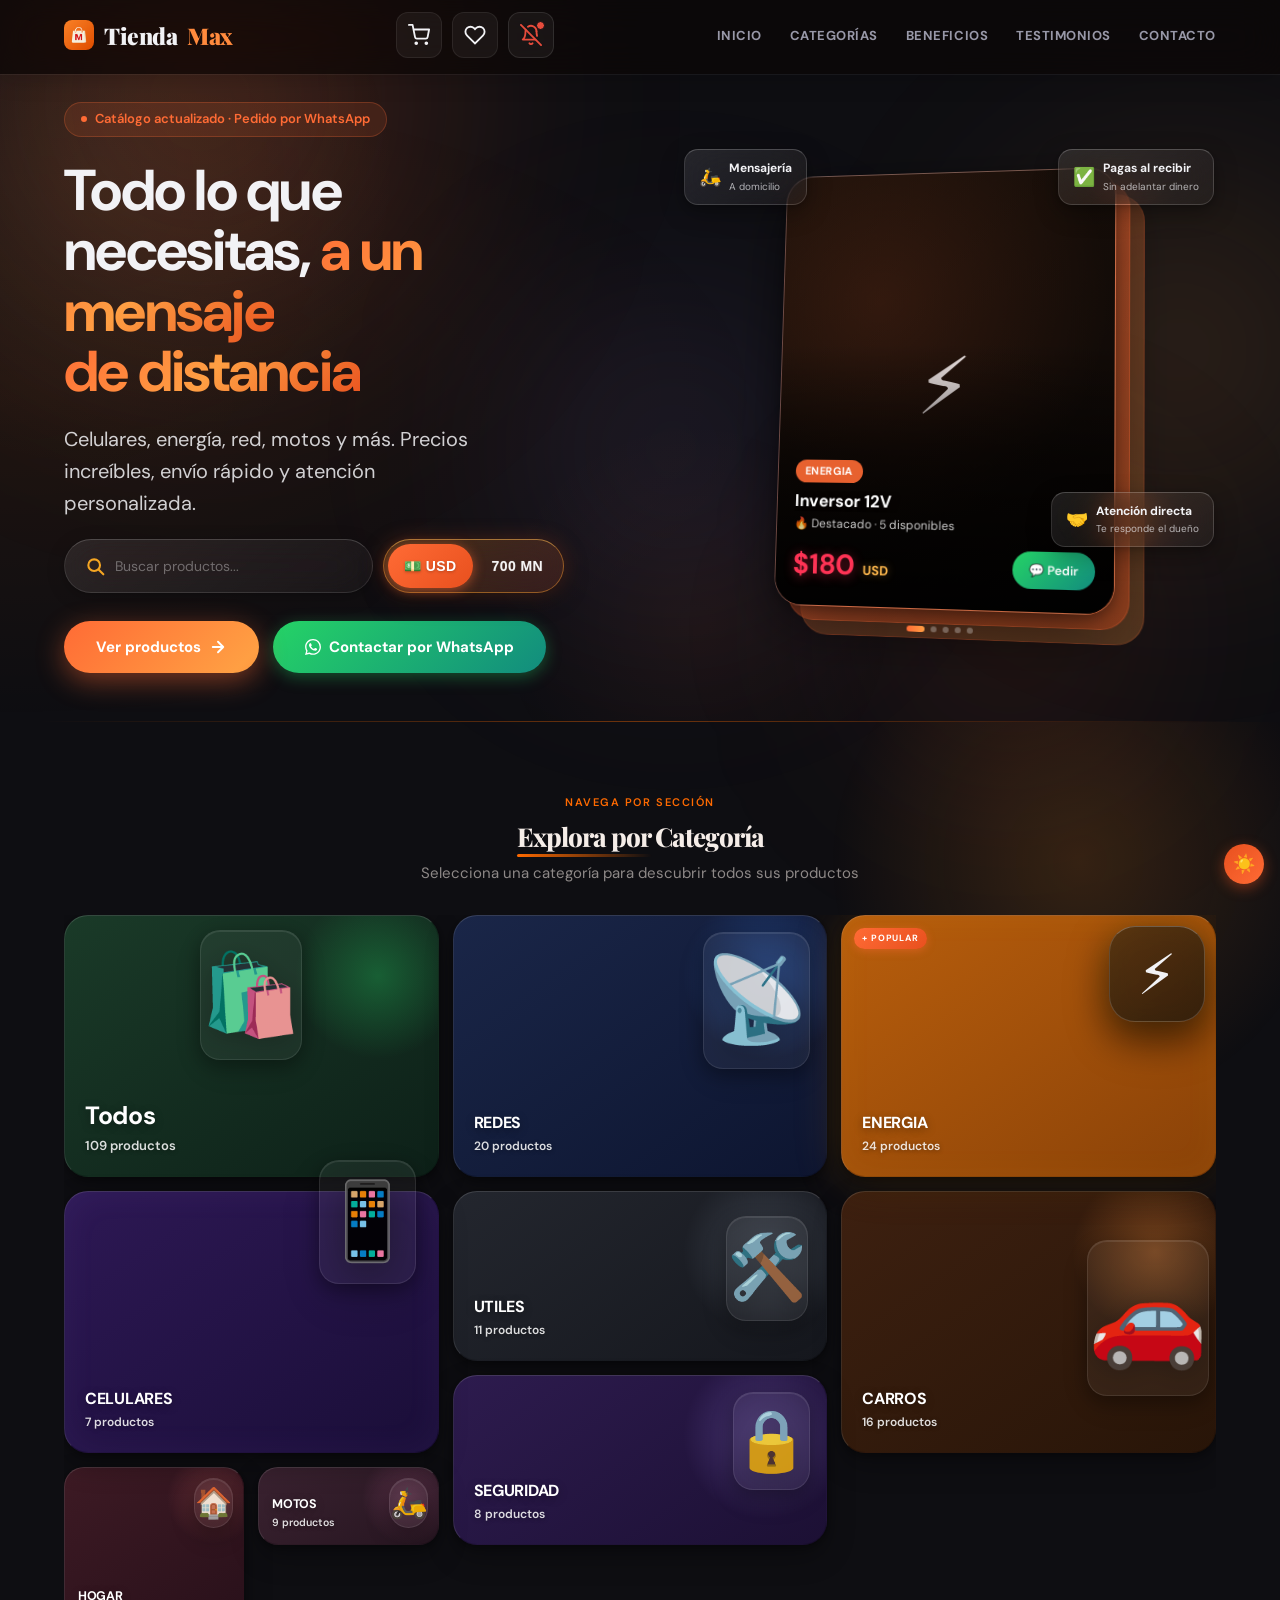
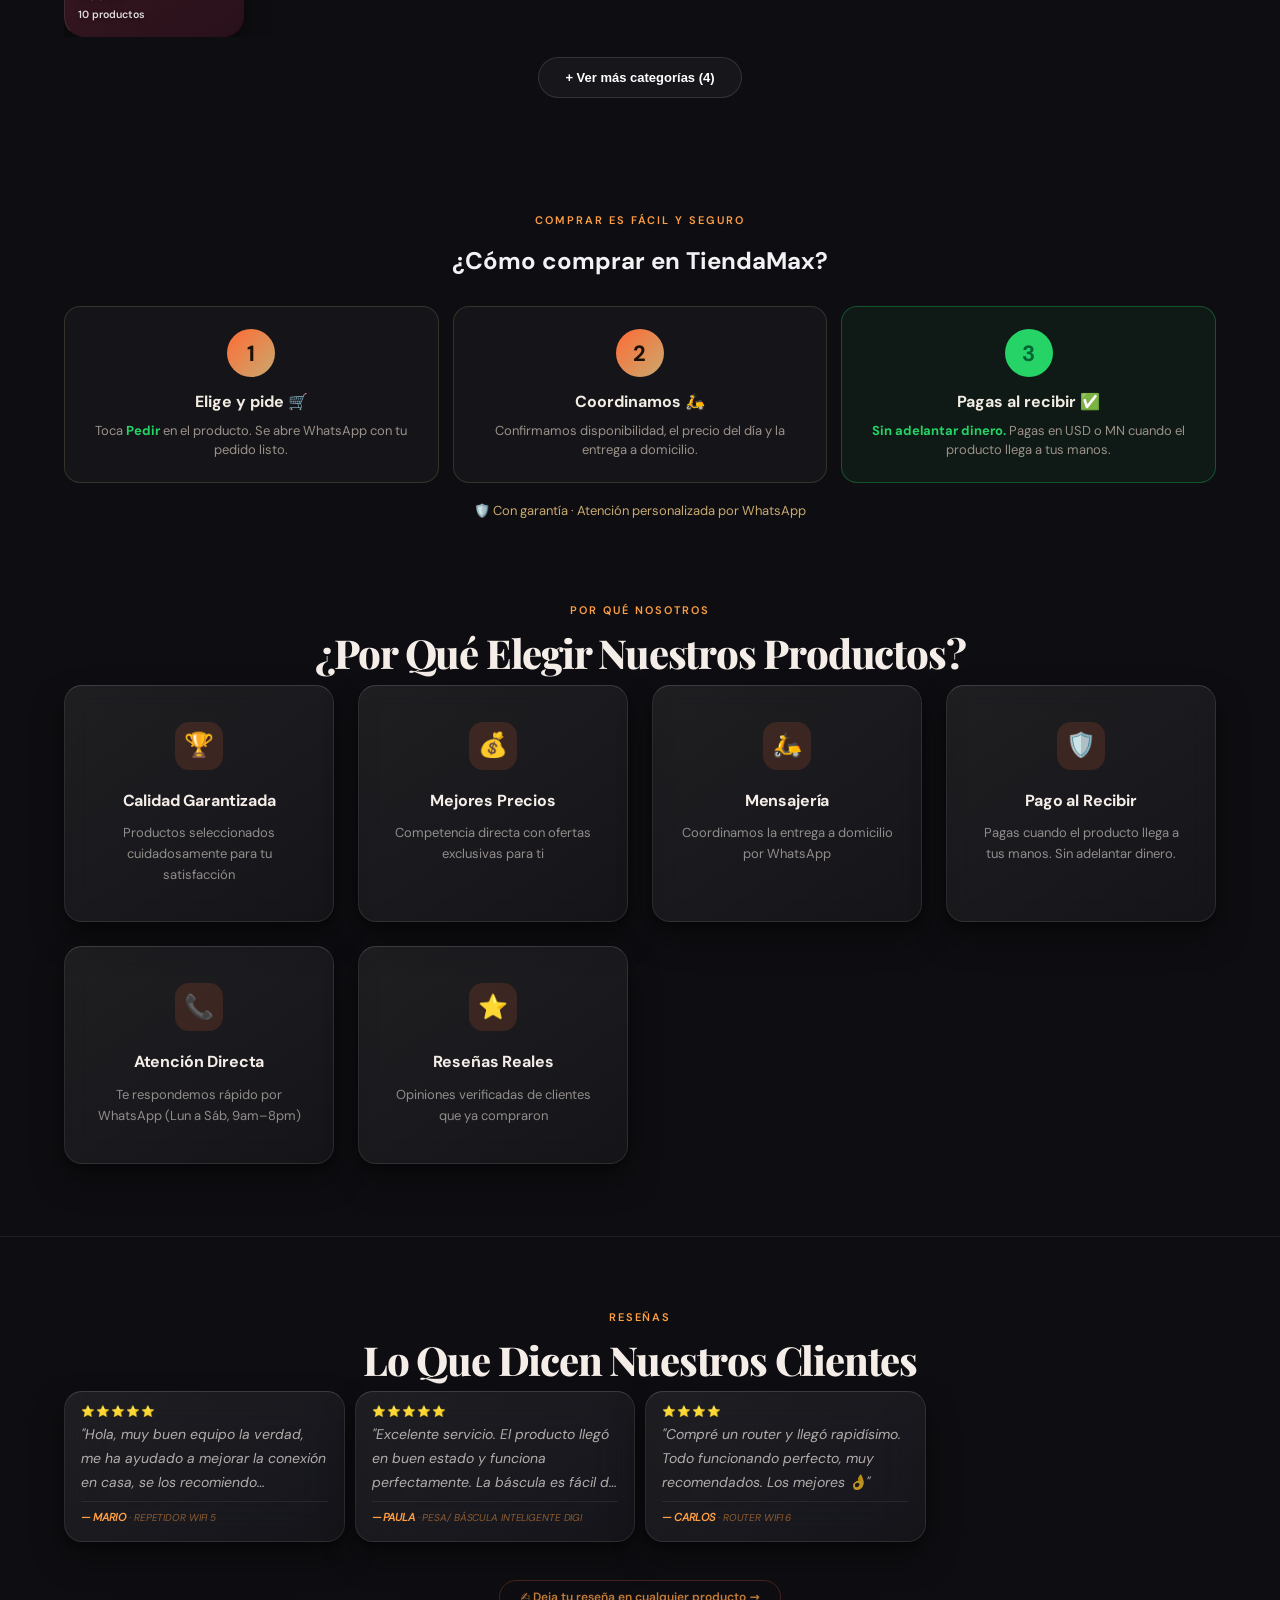
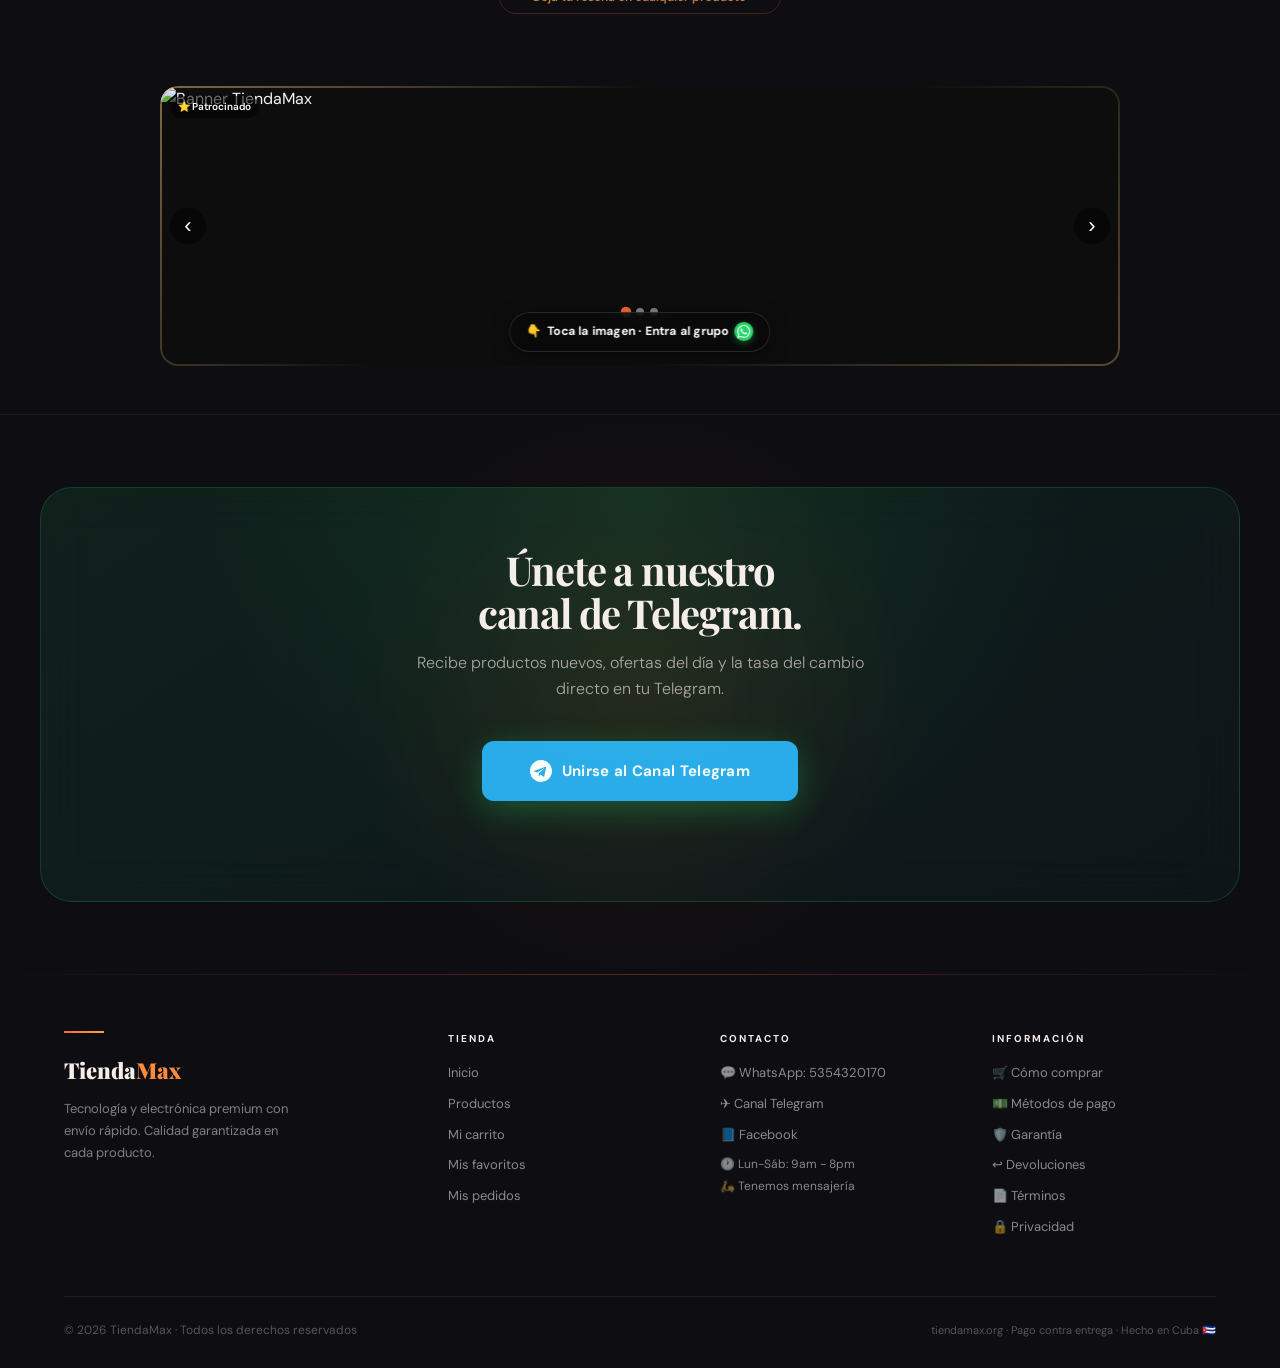
==== index.html @ e17e59ad "Add files via upload" ====
<!DOCTYPE html>
<html lang="es">
<head>
<meta name="tiendamax-admin-final-version" content="admin-final-202606111836">
<script>window.TIENDAMAX_ADMIN_FINAL_VERSION="admin-final-202606111836";</script>
    <meta charset="UTF-8">
    <script>
    // Aplicar tema guardado lo antes posible para evitar parpadeo
    (function(){
        try {
            var pref = localStorage.getItem('tm_theme');
            // Compatibilidad con la versión anterior (darkMode)
            if (pref === null) {
                var legacy = localStorage.getItem('darkMode');
                if (legacy === 'false') pref = 'light';
            }
            if (pref === 'light') {
                document.documentElement.classList.add('tm-pre-light');
            }
        } catch(e) {}
    })();
    </script>
    <style>
    /* Evita parpadeo: si el HTML ya tiene la clase tm-pre-light, fondo claro inmediato */
    html.tm-pre-light, html.tm-pre-light body { background: #FAF8F5 !important; }
    </style>
    <!-- ===== Cabeceras de seguridad ===== -->
    <meta http-equiv="Content-Security-Policy" content="
        default-src 'self';
        script-src  'self' 'unsafe-inline' https://www.gstatic.com https://www.googletagmanager.com;
        style-src   'self' 'unsafe-inline';
        font-src    'self' data:;
        img-src     'self' data: blob: https: ;
        connect-src 'self'
                    https://api.github.com
                    https://raw.githubusercontent.com
                    https://*.githubusercontent.com
                    https://tiendamax.org
                    https://www.gstatic.com
                    https://fcmregistrations.googleapis.com
                    https://fcm.googleapis.com
                    https://*.firebaseio.com
                    https://*.firebaseapp.com
                    https://firebaseinstallations.googleapis.com
                    https://identitytoolkit.googleapis.com
                    https://firebase.googleapis.com
                    https://www.google-analytics.com
                    https://analytics.google.com
                    https://stats.g.doubleclick.net
                    https://*.workers.dev;
        frame-ancestors 'none';
        form-action 'self' https://wa.me https://api.whatsapp.com;
        base-uri    'self';
        object-src  'none';
        upgrade-insecure-requests;
    ">
    <meta http-equiv="X-Content-Type-Options"     content="nosniff">
    <meta name="referrer"                          content="strict-origin-when-cross-origin">
    <meta http-equiv="Permissions-Policy"          content="camera=(), microphone=(), geolocation=(), payment=()">
    <!-- Bot "Max": pega aquí la URL del Cloudflare Worker tras desplegarlo (ver mini-services/chat-bot/README.md) -->
    <meta name="tm-bot-api" content="">
    <!-- Favicons completos para todos los navegadores y plataformas -->
    <link rel="icon" type="image/png" sizes="16x16"  href="/iconos/favicon-16.png?v=76f52545">
    <link rel="icon" type="image/png" sizes="32x32"  href="/iconos/favicon-32.png?v=3c94fc99">
    <link rel="icon" type="image/png" sizes="48x48"  href="/iconos/favicon-48.png?v=d2375d10">
    <link rel="icon" type="image/png" sizes="96x96"  href="/iconos/favicon-96.png?v=13b1ece8">
    <link rel="icon" type="image/png" sizes="192x192" href="/iconos/favicon-192.png?v=24136ef2">
    <link rel="icon" type="image/png" sizes="512x512" href="/iconos/favicon-512.png?v=8d9ab2a4">
    <link rel="shortcut icon" href="/favicon.ico?v=3745bdbd">
    <link rel="apple-touch-icon" sizes="180x180" href="/iconos/apple-touch-icon.png?v=978084c9">
    <meta name="msapplication-TileColor" content="#0D0D0D">
    <meta name="msapplication-TileImage" content="/iconos/favicon-192.png?v=24136ef2">
    <link rel="manifest" href="/manifest.json">

    <!-- Preconnect a servicios críticos: ahorra DNS + TCP + TLS en primera visita -->
    <link rel="preconnect" href="https://firebase.googleapis.com" crossorigin>
    <link rel="preconnect" href="https://www.gstatic.com" crossorigin>
    <link rel="preconnect" href="https://www.googletagmanager.com">
    <link rel="preconnect" href="https://tiendamax.org">
    <link rel="dns-prefetch" href="https://api.github.com">
    <link rel="dns-prefetch" href="https://firebaseinstallations.googleapis.com">
    <link rel="dns-prefetch" href="https://identitytoolkit.googleapis.com">
    <link rel="dns-prefetch" href="https://fcm.googleapis.com">
    <link rel="dns-prefetch" href="https://fcmregistrations.googleapis.com">
    <link rel="dns-prefetch" href="https://www.google-analytics.com">
    <link rel="dns-prefetch" href="https://firebaseio.com">
    <link rel="dns-prefetch" href="https://raw.githubusercontent.com">

    <meta name="viewport" content="width=device-width, initial-scale=1.0, viewport-fit=cover">
    <meta name="apple-mobile-web-app-capable" content="yes">
    <meta name="apple-mobile-web-app-status-bar-style" content="black-translucent">
    <meta name="description" content="TiendaMax — Catálogo online con pedido por WhatsApp. Productos de calidad con envíos rápidos, precios increíbles y atención personalizada por WhatsApp.">
    <meta name="keywords" content="TiendaMax, tienda Cuba, comprar online Cuba, productos Cuba, ofertas Cuba, electrónica Cuba, hogar Cuba, tiendamax.org">
    <meta name="author" content="TiendaMax">
    <meta name="robots" content="index, follow, max-image-preview:large, max-snippet:-1">
    <meta name="theme-color" content="#0D0D0D">
    <meta name="geo.region" content="CU">
    <meta name="geo.placename" content="Cuba">
    <link rel="canonical" href="https://tiendamax.org/">

    <!-- Open Graph (Facebook, WhatsApp) -->
    <meta property="og:type" content="website">
    <meta property="og:url" content="https://tiendamax.org/">
    <meta property="og:title" content="TiendaMax — Catálogo online con pedido por WhatsApp">
    <meta property="og:description" content="Revisa productos disponibles con fotos, precios y stock actualizado. Energía, WiFi, carros, motos, seguridad, celulares y más. Pide directo por WhatsApp.">
    <meta property="og:image" content="https://tiendamax.org/og-image.jpg">
    <meta property="og:image:width" content="1200">
    <meta property="og:image:height" content="630">
    <meta property="og:image:type" content="image/jpeg">
    <meta name="twitter:image:alt" content="TiendaMax — Tienda online en Cuba">
    <meta property="og:locale" content="es_CU">
    <meta property="og:site_name" content="TiendaMax">

    <!-- Twitter Card -->
    <meta name="twitter:card" content="summary_large_image">
    <meta name="twitter:title" content="TiendaMax — Catálogo online con pedido por WhatsApp">
    <meta name="twitter:description" content="Productos disponibles, precios actualizados y pedido directo por WhatsApp en TiendaMax.">
    <meta name="twitter:image" content="https://tiendamax.org/og-image.jpg">
    <meta name="twitter:image:alt" content="TiendaMax — Tienda online cubana">

    <title>TiendaMax — Catálogo online con pedido por WhatsApp | tiendamax.org</title>

    <!-- Schema.org para Google -->
    <script type="application/ld+json">
    {
      "@context": "https://schema.org",
      "@graph": [
        {
          "@type": "Store",
          "@id": "https://tiendamax.org/#store",
          "name": "TiendaMax",
          "url": "https://tiendamax.org",
          "description": "TiendaMax — Catálogo online con pedido por WhatsApp. Tecnología, electrónica, energía, redes, motos, carros y más. Mensajería a domicilio y pago contra entrega.",
          "image": "https://tiendamax.org/og-image.jpg",
          "telephone": "+5354320170",
          "address": {
            "@type": "PostalAddress",
            "addressCountry": "CU"
          },
          "sameAs": [
            "https://t.me/TiendaMaxWeb",
            "https://www.facebook.com/profile.php?id=100095406885506",
            "https://tiendamax.org"
          ],
          "priceRange": "$$",
          "currenciesAccepted": "USD, CUP",
          "paymentAccepted": "Cash, Pago contra entrega",
          "openingHours": "Mo-Sa 09:00-20:00",
          "areaServed": {
            "@type": "Country",
            "name": "Cuba"
          }
        },
        {
          "@type": "Organization",
          "@id": "https://tiendamax.org/#org",
          "name": "TiendaMax",
          "url": "https://tiendamax.org",
          "logo": "https://tiendamax.org/iconos/icon-512.png",
          "description": "Tienda online cubana de tecnología y electrónica con mensajería a domicilio y pago contra entrega.",
          "sameAs": [
            "https://t.me/TiendaMaxWeb",
            "https://www.facebook.com/profile.php?id=100095406885506"
          ],
          "contactPoint": {
            "@type": "ContactPoint",
            "telephone": "+5354320170",
            "contactType": "customer service",
            "availableLanguage": ["Spanish"],
            "areaServed": "CU"
          }
        },
        {
          "@type": "WebSite",
          "@id": "https://tiendamax.org/#website",
          "url": "https://tiendamax.org",
          "name": "TiendaMax",
          "description": "Catálogo online con pedido por WhatsApp en Cuba",
          "publisher": { "@id": "https://tiendamax.org/#org" },
          "potentialAction": {
            "@type": "SearchAction",
            "target": {
              "@type": "EntryPoint",
              "urlTemplate": "https://tiendamax.org/?q={search_term_string}"
            },
            "query-input": "required name=search_term_string"
          },
          "inLanguage": "es-CU"
        },
        {
          "@type": "FAQPage",
          "@id": "https://tiendamax.org/#faq",
          "mainEntity": [
            {
              "@type": "Question",
              "name": "¿Cómo compro en TiendaMax?",
              "acceptedAnswer": {
                "@type": "Answer",
                "text": "Navega el catálogo, toca el botón 'Pedir' en cualquier producto y se abre WhatsApp con tu pedido listo. Coordinas pago contra entrega y envío."
              }
            },
            {
              "@type": "Question",
              "name": "¿Hacen entregas a domicilio?",
              "acceptedAnswer": {
                "@type": "Answer",
                "text": "Sí, contamos con mensajería. El costo y el tiempo de entrega se coordinan por WhatsApp según tu ubicación."
              }
            },
            {
              "@type": "Question",
              "name": "¿Qué métodos de pago aceptan?",
              "acceptedAnswer": {
                "@type": "Answer",
                "text": "Aceptamos pago contra entrega en USD o MN (pesos cubanos) según la tasa del día."
              }
            },
            {
              "@type": "Question",
              "name": "¿Los productos tienen garantía?",
              "acceptedAnswer": {
                "@type": "Answer",
                "text": "Sí, todos los productos tienen garantía. Si algo no funciona, escríbenos por WhatsApp y lo resolvemos."
              }
            },
            {
              "@type": "Question",
              "name": "¿Cuál es la tasa de cambio USD a MN?",
              "acceptedAnswer": {
                "@type": "Answer",
                "text": "La tasa se actualiza diariamente. Visita tiendamax.org para ver la tasa actual y convertir precios instantáneamente."
              }
            }
          ]
        }
      ]
    }
    </script>
    
    <!-- Fuentes locales (evita requests externos a Google Fonts) -->
    <!-- Preload de la fuente del cuerpo (Latin): empieza a bajar sin esperar a parsear fonts.css -->
    <link rel="preload" href="fonts/dmsans-normal-latin.woff2" as="font" type="font/woff2" crossorigin>
    <link rel="preload" href="css/fonts.css?v=67235440" as="style" onload="this.onload=null;this.rel='stylesheet'">
    <noscript><link rel="stylesheet" href="css/fonts.css?v=67235440"></noscript>

    <!-- Preload de los módulos JS principales (modularizado + minificado) -->
    <link rel="preload" href="js/src/tm-config.js?v=a565de40" as="script">
    <link rel="preload" href="js/src/tm-data.js?v=4d0db939" as="script">
    <link rel="preload" href="js/src/tm-state.js?v=c4ce49c9" as="script">

    <!-- CSS unido + minificado (generado por scripts/build_css.py vía GitHub Action).
         Para editar estilos, edita los CSS fuente en /css y la Action regenera este bundle. -->



    <link rel="stylesheet" href="css/bundle.css?v=caebfa97">



    <!-- Estilos para "Vistos Recientemente" -->
    <style>
    .recientes-section {
        padding: 40px 0;
        background: rgba(255, 255, 255, 0.02);
    }
    .recientes-section .section-header {
        text-align: center;
        margin-bottom: 24px;
    }
    .recientes-section .section-header h2 {
        font-size: 22px;
        color: #fff;
        margin-bottom: 6px;
        font-weight: 700;
    }
    .recientes-section .section-header p {
        color: rgba(255, 255, 255, 0.55);
        font-size: 13px;
    }
    .recientes-grid {
        display: grid;
        grid-template-columns: repeat(auto-fill, minmax(160px, 1fr));
        gap: 14px;
    }
    @media (max-width: 600px) {
        .recientes-grid {
            grid-template-columns: repeat(3, 1fr);
            gap: 8px;
        }
    }
    .rec-card {
        background: rgba(22, 22, 31, 0.85);
        border: 1px solid rgba(255, 255, 255, 0.08);
        border-radius: 10px;
        padding: 0;
        cursor: pointer;
        transition: transform 0.2s, border-color 0.2s, box-shadow 0.2s;
        overflow: hidden;
        position: relative;
        display: flex;
        flex-direction: column;
    }
    .rec-card:hover {
        transform: translateY(-3px);
        border-color: rgba(255, 106, 0, 0.4);
        box-shadow: 0 10px 28px rgba(255, 106, 0, 0.18);
    }
    .rec-card img {
        width: 100%;
        aspect-ratio: 4 / 3;
        object-fit: contain;
        background: linear-gradient(180deg, #1c1f2a 0%, #11131b 100%);
        display: block;
    }
    .rec-card-info {
        padding: 6px 8px 8px;
    }
    .rec-card-nombre {
        font-size: 11px;
        color: rgba(255, 255, 255, 0.9);
        font-weight: 600;
        line-height: 1.3;
        margin-bottom: 3px;
        display: -webkit-box;
        -webkit-line-clamp: 2;
        -webkit-box-orient: vertical;
        overflow: hidden;
    }
    .rec-card-precio {
        font-size: 12px;
        font-weight: 800;
        color: #ff9d63;
    }
    .rec-card-agotado {
        position: absolute;
        top: 8px;
        right: 8px;
        background: rgba(231, 76, 60, 0.9);
        color: #fff;
        font-size: 10px;
        font-weight: 700;
        padding: 3px 8px;
        border-radius: 10px;
        z-index: 2;
        letter-spacing: 0.3px;
    }
    </style>
    <!-- Google Analytics 4 -->
    <script async src="https://www.googletagmanager.com/gtag/js?id=G-KG43FHTCDF"></script>
    <script>
    window.dataLayer = window.dataLayer || [];
    function gtag(){dataLayer.push(arguments);}
    gtag('js', new Date());
    gtag('config', 'G-KG43FHTCDF');
    </script>
</head>
<body class="tm-no-oferta-banner">
<div class="nd-mesh" aria-hidden="true"><div class="nd-orb nd-o1"></div><div class="nd-orb nd-o2"></div><div class="nd-orb nd-o3"></div><div class="nd-orb nd-o4"></div></div>
<a class="skip-link" href="#vistaInicio">Saltar al contenido</a>

    <!-- Banner de Urgencia -->
    <div id="urgenciaBanner" class="urgencia-banner" style="display:none;">
        🔥 ¡OFERTAS RELÁMPAGO DISPONIBLES! <span class="flash-deal">APROVECHA AHORA</span>
    </div>

    <!-- Script inline: muestra el banner de oferta sin esperar a script.js -->
    <script>
    (function(){
        function animarBanner(pill) {
            // Movimiento reducido: sin animación (ahorra batería y respeta preferencia)
            if (window.matchMedia && window.matchMedia('(prefers-reduced-motion: reduce)').matches) return;
            var distancia = window.innerWidth >= 768 ? 160 : 28;
            var duracion = 3000;
            var st = pill._tmBanner || (pill._tmBanner = { raf: null, inicio: Date.now() });
            function paso() {
                // Se pausa si la pestaña no se ve o el banner está oculto → no gasta de gancho
                if (document.hidden || !pill.offsetParent) { st.raf = null; return; }
                var t = ((Date.now() - st.inicio) % duracion) / duracion;
                pill.style.transform = 'translateX(' + (Math.sin(t * 2 * Math.PI) * distancia) + 'px)';
                st.raf = requestAnimationFrame(paso);
            }
            st.paso = paso;
            if (!st.raf) st.raf = requestAnimationFrame(paso);
            if (!st.visBound) {
                st.visBound = true;
                document.addEventListener('visibilitychange', function () {
                    if (document.hidden) { if (st.raf) { cancelAnimationFrame(st.raf); st.raf = null; } }
                    else if (!st.raf && pill.offsetParent) { st.inicio = Date.now(); st.raf = requestAnimationFrame(st.paso); }
                });
            }
        }

        function mostrarBannerOferta(id, texto) {
            var banner = document.getElementById('urgenciaBanner');
            if (!banner) return;
            var inicio = document.getElementById('vistaInicio');
            if (inicio && getComputedStyle(inicio).display === 'none') {
                banner.style.display = 'none';
                banner.onclick = null;
                return;
            }
            var t = texto || '🔥 OFERTA DEL DÍA';
            if (document.body) document.body.classList.remove('tm-no-oferta-banner');
            while (banner.firstChild) banner.removeChild(banner.firstChild);
            var spanFlash = document.createElement('span');
            spanFlash.className = 'flash-deal';
            spanFlash.textContent = t + ' · VER AHORA →';
            banner.appendChild(spanFlash);
            banner.style.setProperty('display', 'flex', 'important');
            banner.style.cursor  = 'pointer';
            banner.style.overflow = 'visible';
            banner.style.justifyContent = 'center';
            var pill = banner.querySelector('.flash-deal');
            if (pill) {
                pill.style.cssText += ';animation: pillPulse 2.5s ease-in-out infinite !important;transform-origin: center center !important;';
                animarBanner(pill);
            }
            banner.onclick = function() {
                if (typeof abrirDetalleProducto === 'function') {
                    abrirDetalleProducto(Number(id));
                }
            };
        }

        function ocultarBannerOferta() {
            var banner = document.getElementById('urgenciaBanner');
            if (banner) {
                // !important + clase para ganarle a '.urgencia-banner{display:flex !important}'
                banner.style.setProperty('display', 'none', 'important');
                banner.onclick = null;
            }
            if (document.body) document.body.classList.add('tm-no-oferta-banner');
            try {
                localStorage.removeItem('ofertaDiaId');
                localStorage.removeItem('ofertaDiaTexto');
            } catch(e) {}
        }

        // Devuelve true si el producto de oferta tiene stock > 0 (usa caché localStorage)
        function productoOfertaEnStock(id) {
            try {
                var prods = JSON.parse(localStorage.getItem('productos') || '[]');
                var prod  = prods.find(function(p){ return String(p.id) === String(id); });
                if (!prod) return true; // sin datos = no ocultar todavía
                return Number(prod.stock) > 0 && prod.agotado !== true;
            } catch(e) { return true; }
        }

        // 1. Intentar desde localStorage (carga instantánea en sesiones siguientes)
        try {
            var sid = localStorage.getItem('ofertaDiaId');
            var stx = localStorage.getItem('ofertaDiaTexto');
            if (sid && productoOfertaEnStock(sid)) mostrarBannerOferta(sid, stx);
        } catch(e) {}

        // 2. Leer config.json: es la fuente de verdad.
        //    - Si HAY oferta y producto en stock → mostrar banner.
        //    - Si NO hay oferta o está agotado → ocultar y limpiar localStorage.
        fetch('config.json?_=' + Date.now())
            .then(function(r){ return r.ok ? r.json() : null; })
            .then(function(cfg){
                if (!cfg || !cfg.ofertaDiaId) {
                    ocultarBannerOferta();
                    return;
                }
                try {
                    localStorage.setItem('ofertaDiaId', String(cfg.ofertaDiaId));
                    if (cfg.ofertaDiaTexto) localStorage.setItem('ofertaDiaTexto', cfg.ofertaDiaTexto);
                } catch(e) {}
                if (!productoOfertaEnStock(cfg.ofertaDiaId)) {
                    ocultarBannerOferta();
                    return;
                }
                mostrarBannerOferta(cfg.ofertaDiaId, cfg.ofertaDiaTexto);
            })
            .catch(function(){});
    })();
    </script>

    <!-- Header -->
    <!-- Menú móvil overlay -->
    <div class="mobile-menu-overlay" id="mobileMenuOverlay">
        <div class="mobile-menu-logo"><img src="/iconos/icon-192.png" alt="" style="width:30px;height:30px;border-radius:8px;vertical-align:middle;"> Tienda<em>Max</em></div>
        <button data-action="cerrarMenuMovil" aria-label="Cerrar menú" type="button" class="mobile-menu-close">×</button>
        <a href="#" data-action="volverAlInicio,cerrarMenuMovil">Inicio</a>
        <a href="#categorias-home" data-action="volverAlInicio,cerrarMenuMovil">Categorías</a>
        <a data-action="cerrarMenuMovil" href="#beneficios">Beneficios</a>
        <a data-action="cerrarMenuMovil" href="#testimonios">Testimonios</a>
        <a data-action="cerrarMenuMovil" href="#contacto">Contacto</a>
        <button type="button" class="nav-mobile-link" onclick="cerrarMenuMovil();mostrarVistaMeGusta()">❤️ Mis Me Gusta</button>
        <button type="button" class="nav-mobile-link" onclick="cerrarMenuMovil();mostrarVistaPedidos()">📋 Mis Pedidos</button>
        <div class="mobile-menu-actions">
            <a href="https://t.me/TiendaMaxWeb" class="mobile-action-grupo" target="_blank" rel="noopener">Canal Telegram</a>
            <a href="https://wa.me/5354320170?text=Hola,%20necesito%20ayuda%20con%20un%20producto" class="mobile-action-ayuda" target="_blank" rel="noopener">🎧 Ayuda</a>
        </div>
    </div>

    <header class="header">
        <div class="container header-content">
            <div class="logo"><div data-action="volverAlInicio" class="logo-premium" role="button" tabindex="0" aria-label="Ir a página principal"><img src="/iconos/icon-192.png" id="logoSecretBadge" alt="" style="width:30px;height:30px;border-radius:8px;vertical-align:middle;">Tienda<em>Max</em></div></div>
            <!-- Carrito + Corazón + Hamburguesa -->
            <div class="header-right">
                <button data-action="abrirCarrito" type="button" class="cart-icon-btn" aria-label="Carrito" title="Ver carrito">
                    <svg viewBox="0 0 24 24" fill="none" stroke="currentColor" stroke-width="2" stroke-linecap="round" stroke-linejoin="round" width="22" height="22"><circle cx="9" cy="21" r="1"/><circle cx="20" cy="21" r="1"/><path d="M1 1h4l2.68 13.39a2 2 0 0 0 2 1.61h9.72a2 2 0 0 0 2-1.61L23 6H6"/></svg>
                    <span class="cart-count" id="cartCount" style="display:none;">0</span>
                </button>
                <button onclick="mostrarVistaMeGusta()" type="button" class="heart-icon-btn" id="heartHeaderBtn" aria-label="Mis Me Gusta" title="Mis Me Gusta">
                    <svg id="heartHeaderIcon" viewBox="0 0 24 24" width="22" height="22" fill="none" stroke="currentColor" stroke-width="2"><path d="M20.84 4.61a5.5 5.5 0 0 0-7.78 0L12 5.67l-1.06-1.06a5.5 5.5 0 0 0-7.78 7.78l1.06 1.06L12 21.23l7.78-7.78 1.06-1.06a5.5 5.5 0 0 0 0-7.78z"/></svg>
                    <span class="heart-count" id="heartCount" style="display:none;">0</span>
                </button>
                <button onclick="abrirModalNotificaciones()" type="button" class="notif-icon-btn" id="notifHeaderBtn" aria-label="Notificaciones" title="Notificaciones">
                    <svg id="notifHeaderIcon" viewBox="0 0 24 24" width="22" height="22" fill="none" stroke="currentColor" stroke-width="2" stroke-linecap="round" stroke-linejoin="round">
                        <path d="M18 8A6 6 0 0 0 6 8c0 7-3 9-3 9h18s-3-2-3-9"/>
                        <path d="M13.73 21a2 2 0 0 1-3.46 0"/>
                    </svg>
                    <span class="notif-dot" id="notifHeaderDot"></span>
                </button>
                <button data-action="abrirMenuMovil" type="button" class="hamburger-btn" id="hamburgerBtn" aria-label="Abrir menú">
                    <span></span><span></span><span></span>
                </button>
            </div>
            <nav class="nav">
                <a href="#" data-action="volverAlInicio">Inicio</a>
                <a href="#categorias-home" data-action="volverAlInicio">Categorías</a>
                <a href="#beneficios">Beneficios</a>
                <a href="#testimonios">Testimonios</a>
                <a href="#contacto">Contacto</a>
            </nav>
        </div>

    <!-- La barra de moneda (USD/MN) se movió a la fila del buscador para integrarla al diseño -->

    <style>
    /* ════════════════════════════════════════════════════════════
       BOTÓN TEMA EN HEADER — compacto, mismo tamaño que carrito/notif
       ════════════════════════════════════════════════════════════ */
    .header-theme-btn{width:40px!important;height:40px!important;min-width:40px!important;border-radius:50%!important;background:transparent!important;border:1.5px solid rgba(255,255,255,.15)!important;font-size:18px!important;box-shadow:none!important;color:#fff!important;cursor:pointer;display:flex!important;align-items:center;justify-content:center;transition:background .2s,border-color .2s,transform .15s;padding:0!important;line-height:1;flex-shrink:0;}
    .header-theme-btn:hover{background:rgba(255,255,255,.08)!important;border-color:var(--gold,#c9a96e)!important;transform:scale(1.05);}
    .header-theme-btn:active{transform:scale(.95);}
    /* En modo claro, el header tiene fondo claro → botón oscuro */
    body.light-mode .header-theme-btn{color:#1a1a1a!important;border-color:rgba(0,0,0,.12)!important;background:transparent!important;}
    body.light-mode .header-theme-btn:hover{background:rgba(0,0,0,.06)!important;border-color:var(--gold,#c9a96e)!important;}
    /* MOBILE: ocultar botón tema del header (no cabe sin tapar el logo) — el tema va en el menú hamburguesa */
    @media (max-width: 768px){.header-theme-btn{display:none!important;}}
    /* Accesibilidad: focus-visible para navegación con teclado */
    button:focus-visible,a:focus-visible,input:focus-visible{outline:2px solid #E8501E;outline-offset:2px;}
    /* Unificar CTAs del hero: mismo border-radius, padding, font-size */
    .nd-btn-wa{border-radius:100px!important;padding:16px 32px!important;font-size:15px!important;gap:8px!important;}
    /* Botón tema flotante: estilo naranja */
    .control-buttons .theme-toggle{width:40px!important;height:40px!important;font-size:18px!important;background:linear-gradient(135deg,#E8501E 0%,#ff6b35 100%)!important;border:none!important;box-shadow:0 4px 14px rgba(232,80,30,.45)!important;color:#fff!important;display:flex!important;align-items:center;justify-content:center;border-radius:50%!important;cursor:pointer!important;transition:transform .25s ease,box-shadow .25s ease!important;padding:0!important;}
    .control-buttons .theme-toggle:hover{transform:scale(1.08) translateY(-2px)!important;box-shadow:0 6px 18px rgba(232,80,30,.6)!important;background:linear-gradient(135deg,#E8501E 0%,#ff6b35 100%)!important;}
    /* Botón tema en menú móvil */
    .mobile-theme-btn{display:flex!important;align-items:center;justify-content:flex-start;gap:8px;font-size:14px!important;width:100%;text-align:left;background:transparent;border:none;color:inherit;padding:12px 16px;cursor:pointer;border-radius:10px;transition:background .2s;}
    .mobile-theme-btn:hover{background:rgba(232,80,30,.08);}

    /* ════════════════════════════════════════════════════════════
       SELECTOR USD/MN — segmented control glass integrado en el hero
       ════════════════════════════════════════════════════════════ */
    html body .currency-bar {
        position: static !important;
        display: inline-flex !important;
        align-items: center !important;
        justify-content: center !important;
        gap: 3px !important;
        flex: 0 0 auto !important;
        width: auto !important;
        min-width: 0 !important;
        max-width: none !important;
        margin: 0 !important;
        padding: 4px !important;
        border-radius: 999px !important;
        z-index: auto !important;
        background: linear-gradient(145deg,rgba(255,160,50,.22),rgba(255,107,53,.14)) !important;
        backdrop-filter: blur(20px) saturate(180%) !important;
        -webkit-backdrop-filter: blur(20px) saturate(180%) !important;
        border: 1.5px solid rgba(255,160,50,.45) !important;
        border-top-color: rgba(255,185,80,.55) !important;
        box-shadow: 0 0 20px rgba(255,107,53,.22), 0 6px 24px rgba(0,0,0,.40), 0 1px 3px rgba(0,0,0,.2) !important;
    }
    body.light-mode .currency-bar {
        background: #fff !important;
        border: 2px solid rgba(255,107,53,.35) !important;
        border-top-color: rgba(255,107,53,.35) !important;
        box-shadow: 0 4px 18px rgba(255,107,53,.15), 0 2px 6px rgba(0,0,0,.08) !important;
        backdrop-filter: none !important; -webkit-backdrop-filter: none !important;
    }
    .currency-bar .tasa-info-prefix,
    .currency-bar .tasa-info { display: none !important; }
    html body .currency-bar .currency-toggle {
        background: transparent !important; border: none !important;
        border-radius: 999px !important; padding: 0 !important;
        display: flex !important; gap: 3px !important; min-width: 0 !important;
    }
    html body .currency-bar .cur-btn {
        border-radius: 999px !important; padding: 14px 16px !important; min-height: 44px !important;
        min-width: 0 !important; font-size: 14px !important; font-weight: 900 !important;
        letter-spacing: .4px !important; color: rgba(255,255,255,.92) !important;
        text-shadow: 0 0 1px rgba(255,255,255,.4) !important;
        transition: all .2s !important; border: none !important;
        background: transparent !important; cursor: pointer !important; white-space: nowrap !important;
    }
    html body .currency-bar .cur-btn:hover { color: #fff !important; background: rgba(255,255,255,.12) !important; }
    body.light-mode .currency-bar .cur-btn { color: rgba(0,0,0,.78) !important; text-shadow: none !important; font-weight: 900 !important; }
    body.light-mode .currency-bar .cur-btn:hover { color: #FF6B35 !important; background: rgba(255,107,53,.08) !important; }
    html body .currency-bar .cur-btn.active {
        background: linear-gradient(135deg,#FF6B35,#E8501E) !important;
        color: #fff !important; box-shadow: 0 2px 12px rgba(255,107,53,.55) !important;
        text-shadow: 0 1px 3px rgba(0,0,0,.25) !important;
    }
    html body.light-mode .currency-bar .cur-btn.active { color: #fff !important; }
    html body .currency-bar .cur-btn.active:hover,
    html body .currency-bar .cur-btn.active:focus,
    html body .currency-bar .cur-btn.active:active { background: linear-gradient(135deg,#FF6B35,#E8501E) !important; color: #fff !important; }
    body.light-mode .currency-bar .cur-btn.active:hover,
    body.light-mode .currency-bar .cur-btn.active:focus,
    body.light-mode .currency-bar .cur-btn.active:active { background: linear-gradient(135deg,#FF6B35,#E8501E) !important; color: #fff !important; box-shadow: 0 2px 12px rgba(255,107,53,.55) !important; }
    @media (max-width: 768px) {
        html body .currency-bar .cur-btn { padding: 14px 12px !important; font-size: 11px !important; min-height: 44px !important; }
    }
    </style>
</header>

    <!-- ===== VISTA INICIO ===== -->
    <main id="vistaInicio">

        <!-- Hero rediseñado — propuesta de valor con 3D card stack -->
        <section class="hero nd-hero">
            <div class="nd-wrap">
                <div class="nd-hero-grid">
                    <div class="nd-hero-left">
                        <div class="nd-eyebrow"><span class="nd-edot"></span>Catálogo actualizado · Pedido por WhatsApp</div>
                        <h1 class="nd-h1">Todo lo que <br>necesitas, <span class="nd-grad">a un mensaje</span> <br><span class="nd-grad">de distancia</span></h1>
                        <p class="nd-sub">Celulares, energía, red, motos y más. Precios increíbles, envío rápido y atención personalizada.</p>
                        <!-- Buscador + selector de moneda, integrados en el hero -->
                        <div class="nd-hero-search">
                            <div class="hsb-search">
                                <div data-action="abrirPanelBusqueda" class="hsb-pill" id="heroSearchBar">
                                    <svg class="hsb-icon" viewBox="0 0 24 24" fill="none" stroke="#f5a623" stroke-width="2.5" stroke-linecap="round" stroke-linejoin="round" width="20" height="20">
                                        <circle cx="11" cy="11" r="7"/><line x1="16.5" y1="16.5" x2="22" y2="22"/>
                                    </svg>
                                    <input type="text" id="heroSearchInput" class="hsb-input" placeholder="Buscar productos..." aria-label="Buscar productos en TiendaMax" oninput="buscarDesdeHero(this.value)" onkeydown="if(event.key==='Enter') aplicarBusquedaHero()" onfocus="abrirPanelBusqueda()" autocomplete="off" data-stop-propagation="true">
                                </div>
                                <div class="hsb-panel" id="heroSearchPanel">
                                    <div id="hsb-ai-label" style="display:none;font-size:11px;color:#9b59b6;font-weight:600;margin-bottom:8px;letter-spacing:0.3px;">🤖 Búsqueda inteligente activa</div>
                                    <div id="heroSearchSuggestions" class="hsb-suggestions"></div>
                                    <!-- Filtros rápidos de búsqueda -->
                                    <div class="hsb-filtros">
                                        <div class="hsb-filtro-grupo">
                                            <span class="hsb-fi-ico">💰</span>
                                            <input type="number" id="hsbPrecioMin" class="hsb-fi-num" placeholder="$ Mín" min="0" step="0.01" aria-label="Precio mínimo">
                                            <span class="hsb-fi-sep">–</span>
                                            <input type="number" id="hsbPrecioMax" class="hsb-fi-num" placeholder="$ Máx" min="0" step="0.01" aria-label="Precio máximo">
                                        </div>
                                        <div class="hsb-filtro-grupo">
                                            <label class="hsb-fi-check" for="hsbSoloStock">
                                                <input type="checkbox" id="hsbSoloStock">
                                                <span>Con stock</span>
                                            </label>
                                            <select id="hsbOrden" class="hsb-fi-sel" aria-label="Ordenar resultados">
                                                <option value="">↕ Ordenar</option>
                                                <option value="precio_asc">↑ Menor precio</option>
                                                <option value="precio_desc">↓ Mayor precio</option>
                                                <option value="az">A–Z Nombre</option>
                                            </select>
                                        </div>
                                    </div>
                                    <button data-action="aplicarBusquedaHero" aria-label="Aplicar búsqueda" type="button" class="hsb-apply-btn">Buscar →</button>
                                </div>
                            </div>
                            <div class="currency-bar" id="currencyBar">
                                <span class="tasa-info-prefix">💱</span>
                                <div class="currency-toggle">
                                    <button type="button" class="cur-btn active" id="curUSD" onclick="setCurrency('USD')">💵 USD</button>
                                    <button type="button" class="cur-btn" id="curMN" onclick="setCurrency('MN')">-- MN</button>
                                </div>
                                <span class="tasa-info" id="tasaLabel" style="display:none !important;"></span>
                            </div>
                        </div>
                        <script>
                        (function(){
                            try {
                                var base = parseFloat(localStorage.getItem('tasaMN') || '0');
                                var _m = parseFloat(localStorage.getItem('margenMN')); if (isNaN(_m)) _m = 10;
                                var tasa = base > 0 ? base + _m : 0;
                                var btn = document.getElementById('curMN');
                                if (tasa > 0 && btn) btn.textContent = tasa + ' MN';
                                var mon = localStorage.getItem('monedaActual') || 'USD';
                                if (mon === 'MN') {
                                    var usd = document.getElementById('curUSD');
                                    if (usd) usd.classList.remove('active');
                                    if (btn) btn.classList.add('active');
                                }
                            } catch(e) {}
                        })();
                        </script>
                        <div class="nd-hero-btns">
                            <button data-action="scrollToProductos" type="button" class="nd-btn-primary">
                                Ver productos
                                <svg viewBox="0 0 24 24" width="18" height="18" fill="none" stroke="currentColor" stroke-width="2.5" stroke-linecap="round" stroke-linejoin="round" style="flex-shrink:0"><path d="M5 12h14M12 5l7 7-7 7"/></svg>
                            </button>
                            <button data-action="contactarWhatsApp" type="button" class="nd-btn-wa">
                                <svg viewBox="0 0 24 24" width="16" height="16" fill="currentColor" style="flex-shrink:0"><path d="M17.472 14.382c-.297-.149-1.758-.867-2.03-.967-.273-.099-.471-.148-.67.15-.197.297-.767.966-.94 1.164-.173.199-.347.223-.644.075-.297-.15-1.255-.463-2.39-1.475-.883-.788-1.48-1.761-1.653-2.059-.173-.297-.018-.458.13-.606.134-.133.298-.347.446-.52.149-.174.198-.298.298-.497.099-.198.05-.371-.025-.52-.075-.149-.669-1.612-.916-2.207-.242-.579-.487-.5-.669-.51-.173-.008-.371-.01-.57-.01-.198 0-.52.074-.792.372-.272.297-1.04 1.016-1.04 2.479 0 1.462 1.065 2.875 1.213 3.074.149.198 2.096 3.2 5.077 4.487.709.306 1.262.489 1.694.625.712.227 1.36.195 1.871.118.571-.085 1.758-.719 2.006-1.413.248-.694.248-1.289.173-1.413-.074-.124-.272-.198-.57-.347m-5.421 7.403h-.004a9.87 9.87 0 01-5.031-1.378l-.361-.214-3.741.982.998-3.648-.235-.374a9.86 9.86 0 01-1.51-5.26c.001-5.45 4.436-9.884 9.888-9.884 2.64 0 5.122 1.03 6.988 2.898a9.825 9.825 0 012.893 6.994c-.003 5.45-4.437 9.884-9.885 9.884m8.413-18.297A11.815 11.815 0 0012.05 0C5.495 0 .16 5.335.157 11.892c0 2.096.547 4.142 1.588 5.945L.057 24l6.305-1.654a11.882 11.882 0 005.683 1.448h.005c6.554 0 11.89-5.335 11.893-11.893a11.821 11.821 0 00-3.48-8.413z"/></svg>
                                Contactar por WhatsApp
                            </button>
                        </div>
                    </div>
                    <div class="nd-hero-right">
                        <div class="nd-stack-wrap">
                            <!-- Tarjeta 3D = galería rotativa de productos reales (la puebla renderHeroGaleria()) -->
                            <div class="nd-card3d" id="ndHeroCard3d" role="button" tabindex="0" aria-label="Producto destacado">
                                <div class="nd-cl nd-cl3"></div>
                                <div class="nd-cl nd-cl2"></div>
                                <div class="nd-cl nd-cl1">
                                    <!-- Imagen full-cover estilo story WA -->
                                    <div class="nd-card-img nd-card-story" id="ndHeroImg">📱</div>
                                    <!-- Overlay con datos superpuestos -->
                                    <div class="nd-story-overlay" id="ndHeroBody">
                                        <span class="nd-wa-cat" id="ndHeroCat">Celulares</span>
                                        <div class="nd-story-name" id="ndHeroTitle">Smartphone Android 5G</div>
                                        <div class="nd-story-rate" id="ndHeroRate">🔥 Destacado · Top ventas</div>
                                        <div class="nd-story-bottom">
                                            <div class="nd-story-price">
                                                <span id="ndHeroPrice">$180</span>
                                                <span class="nd-story-cur" id="ndHeroUsd">USD</span>
                                            </div>
                                            <button type="button" class="nd-btn-pedir" id="ndHeroBtn">💬 Pedir</button>
                                        </div>
                                    </div>
                                </div>
                                <div class="nd-hero-dots" id="ndHeroDots" aria-hidden="true"></div>
                            </div>
                            <div class="nd-fbadge nd-fb1"><span class="nd-bi">🛵</span><div><strong>Mensajería</strong><span class="nd-bs">A domicilio</span></div></div>
                            <div class="nd-fbadge nd-fb2"><span class="nd-bi">🤝</span><div><strong>Atención directa</strong><span class="nd-bs">Te responde el dueño</span></div></div>
                            <div class="nd-fbadge nd-fb3"><span class="nd-bi">✅</span><div><strong>Pagas al recibir</strong><span class="nd-bs">Sin adelantar dinero</span></div></div>
                        </div>
                    </div>
                </div>
            </div>
        </section>

        <div class="hero-divider"></div>

        <!-- Sección Categorías -->
        <section id="categorias-home" class="categorias-home">
            <div class="categorias-home-inner">
                <div class="container">
                    <p class="section-eyebrow">Navega por sección</p>
                    <h2 class="section-title">Explora por Categoría</h2>
                    <p class="section-subtitle">Selecciona una categoría para descubrir todos sus productos</p>
                    <div class="categorias-grid" id="categoriasGrid">
                        <!-- Skeleton loaders while data loads -->
                        <div class="skeleton-card"><div class="skeleton-icon"></div><div class="skeleton-text"></div><div class="skeleton-text-sm"></div></div>
                        <div class="skeleton-card"><div class="skeleton-icon"></div><div class="skeleton-text"></div><div class="skeleton-text-sm"></div></div>
                        <div class="skeleton-card"><div class="skeleton-icon"></div><div class="skeleton-text"></div><div class="skeleton-text-sm"></div></div>
                        <div class="skeleton-card"><div class="skeleton-icon"></div><div class="skeleton-text"></div><div class="skeleton-text-sm"></div></div>
                        <div class="skeleton-card"><div class="skeleton-icon"></div><div class="skeleton-text"></div><div class="skeleton-text-sm"></div></div>
                        <div class="skeleton-card"><div class="skeleton-icon"></div><div class="skeleton-text"></div><div class="skeleton-text-sm"></div></div>
                    </div>
                </div>
            </div>
        </section>


        <!-- Vistos Recientemente (solo aparece si el cliente ha visto algún producto) -->
        <section id="seccionRecientes" class="recientes-section" style="display:none;">
            <div class="container">
                <div class="section-header">
                    <h2>👀 Vistos recientemente</h2>
                    <p>Productos que viste hace poco</p>
                </div>
                <div id="recientesGrid" class="recientes-grid"></div>
            </div>
        </section>


        <!-- Oferta del día — se puebla con renderOfertaDelDia() si hay ofertaDiaId configurado -->
        <section class="nd-deal-section" id="ofertaDelDia" style="display:none;">
            <div class="nd-wrap">
                <div class="nd-deal">
                    <div class="nd-deal-left">
                        <span class="nd-dbadge" id="ndDealBadge">⚡ Oferta del día</span>
                        <h2 class="nd-dtitle" id="ndDealTitle">Oferta especial</h2>
                        <p class="nd-dsub" id="ndDealSub">Aprovecha este precio por tiempo limitado.</p>
                        <div class="nd-dtimer" id="ndDealTimer">
                            <div class="nd-tblk"><span class="nd-tnum" id="nd-deal-h">--</span><span class="nd-tlbl">Horas</span></div>
                            <div class="nd-tblk"><span class="nd-tnum" id="nd-deal-m">--</span><span class="nd-tlbl">Min</span></div>
                            <div class="nd-tblk"><span class="nd-tnum" id="nd-deal-s">--</span><span class="nd-tlbl">Seg</span></div>
                        </div>
                        <button data-action="contactarWhatsApp" type="button" class="nd-btn-deal">
                            <svg viewBox="0 0 24 24" width="16" height="16" fill="#E8501E" style="flex-shrink:0"><path d="M17.472 14.382c-.297-.149-1.758-.867-2.03-.967-.273-.099-.471-.148-.67.15-.197.297-.767.966-.94 1.164-.173.199-.347.223-.644.075-.297-.15-1.255-.463-2.39-1.475-.883-.788-1.48-1.761-1.653-2.059-.173-.297-.018-.458.13-.606.134-.133.298-.347.446-.52.149-.174.198-.298.298-.497.099-.198.05-.371-.025-.52-.075-.149-.669-1.612-.916-2.207-.242-.579-.487-.5-.669-.51-.173-.008-.371-.01-.57-.01-.198 0-.52.074-.792.372-.272.297-1.04 1.016-1.04 2.479 0 1.462 1.065 2.875 1.213 3.074.149.198 2.096 3.2 5.077 4.487.709.306 1.262.489 1.694.625.712.227 1.36.195 1.871.118.571-.085 1.758-.719 2.006-1.413.248-.694.248-1.289.173-1.413-.074-.124-.272-.198-.57-.347m-5.421 7.403h-.004a9.87 9.87 0 01-5.031-1.378l-.361-.214-3.741.982.998-3.648-.235-.374a9.86 9.86 0 01-1.51-5.26c.001-5.45 4.436-9.884 9.888-9.884 2.64 0 5.122 1.03 6.988 2.898a9.825 9.825 0 012.893 6.994c-.003 5.45-4.437 9.884-9.885 9.884m8.413-18.297A11.815 11.815 0 0012.05 0C5.495 0 .16 5.335.157 11.892c0 2.096.547 4.142 1.588 5.945L.057 24l6.305-1.654a11.882 11.882 0 005.683 1.448h.005c6.554 0 11.89-5.335 11.893-11.893a11.821 11.821 0 00-3.48-8.413z"/></svg>
                            Consultar por WhatsApp
                        </button>
                    </div>
                    <div class="nd-deal-vis">
                        <div class="nd-dpc" id="nd-deal-card" data-action="abrirOfertaDelDia" style="cursor:pointer;">
                            <span class="nd-dpe" id="ndDealEmoji">⚡</span>
                            <div class="nd-dpn" id="ndDealName">Producto en oferta</div>
                            <div class="nd-dpp" id="ndDealPrice">$0 USD</div>
                            <div class="nd-dpo" id="ndDealOld" style="display:none;"></div>
                        </div>
                        <div class="nd-ddc" id="ndDealDisc" style="display:none;"><span class="nd-ddp" id="ndDealDiscPct">0%</span><span class="nd-ddo">OFF</span></div>
                    </div>
                </div>
            </div>
        </section>

        <!-- Oferta por tiempo limitado — se puebla con renderOfertaTiempoLimitado() si hay activeCountdown -->
        <section class="nd-deal-section nd-flash-section" id="ofertaTiempoLimitado" style="display:none;">
            <div class="nd-wrap">
                <div class="nd-deal">
                    <div class="nd-deal-left">
                        <span class="nd-dbadge" id="flashBadge" style="background:linear-gradient(135deg,#e8501e,#c9350a);">⏱️ Oferta por tiempo limitado</span>
                        <h2 class="nd-dtitle" id="flashTitle">Oferta especial</h2>
                        <p class="nd-dsub" id="flashSub">¡Aprovecha este precio antes de que expire!</p>
                        <div class="nd-dtimer" id="flashTimer">
                            <div class="nd-tblk"><span class="nd-tnum" id="flash-h">--</span><span class="nd-tlbl">Horas</span></div>
                            <div class="nd-tblk"><span class="nd-tnum" id="flash-m">--</span><span class="nd-tlbl">Min</span></div>
                            <div class="nd-tblk"><span class="nd-tnum" id="flash-s">--</span><span class="nd-tlbl">Seg</span></div>
                        </div>
                        <button data-action="abrirProductoFlash" type="button" class="nd-btn-deal">
                            <svg viewBox="0 0 24 24" width="16" height="16" fill="#E8501E" style="flex-shrink:0"><path d="M17.472 14.382c-.297-.149-1.758-.867-2.03-.967-.273-.099-.471-.148-.67.15-.197.297-.767.966-.94 1.164-.173.199-.347.223-.644.075-.297-.15-1.255-.463-2.39-1.475-.883-.788-1.48-1.761-1.653-2.059-.173-.297-.018-.458.13-.606.134-.133.298-.347.446-.52.149-.174.198-.298.298-.497.099-.198.05-.371-.025-.52-.075-.149-.669-1.612-.916-2.207-.242-.579-.487-.5-.669-.51-.173-.008-.371-.01-.57-.01-.198 0-.52.074-.792.372-.272.297-1.04 1.016-1.04 2.479 0 1.462 1.065 2.875 1.213 3.074.149.198 2.096 3.2 5.077 4.487.709.306 1.262.489 1.694.625.712.227 1.36.195 1.871.118.571-.085 1.758-.719 2.006-1.413.248-.694.248-1.289.173-1.413-.074-.124-.272-.198-.57-.347m-5.421 7.403h-.004a9.87 9.87 0 01-5.031-1.378l-.361-.214-3.741.982.998-3.648-.235-.374a9.86 9.86 0 01-1.51-5.26c.001-5.45 4.436-9.884 9.888-9.884 2.64 0 5.122 1.03 6.988 2.898a9.825 9.825 0 012.893 6.994c-.003 5.45-4.437 9.884-9.885 9.884m8.413-18.297A11.815 11.815 0 0012.05 0C5.495 0 .16 5.335.157 11.892c0 2.096.547 4.142 1.588 5.945L.057 24l6.305-1.654a11.882 11.882 0 005.683 1.448h.005c6.554 0 11.89-5.335 11.893-11.893a11.821 11.821 0 00-3.48-8.413z"/></svg>
                            Ver oferta
                        </button>
                    </div>
                    <div class="nd-deal-vis">
                        <div class="nd-dpc" id="flash-card" data-action="abrirProductoFlash" style="cursor:pointer;">
                            <span class="nd-dpe" id="flashEmoji">⏱️</span>
                            <div class="nd-dpn" id="flashName">Producto en oferta</div>
                            <div class="nd-dpp" id="flashPrice">$0 USD</div>
                            <div class="nd-dpo" id="flashOld" style="display:none;"></div>
                        </div>
                        <div class="nd-ddc" id="flashDisc" style="display:none;"><span class="nd-ddp" id="flashDiscPct">0%</span><span class="nd-ddo">OFF</span></div>
                    </div>
                </div>
            </div>
        </section>

        <!-- 🎁 Combos (se puebla desde combos.json con js/combos.js) -->
        <section class="nd-deal-section" id="combosSection" style="display:none;">
            <style>
              #combosSection .combos-head{max-width:1180px;margin:0 auto 18px;padding:0 18px}
              #combosSection .combos-head h2{font-size:clamp(1.4rem,4vw,2rem);color:#fff;margin:0 0 4px;display:flex;align-items:center;gap:10px}
              #combosSection .combos-head p{color:#9b9b9b;font-size:.9rem;margin:0}
              #combosGrid{max-width:1180px;margin:0 auto;padding:0 18px;display:grid;grid-template-columns:repeat(auto-fill,minmax(280px,1fr));gap:16px}
              #combosSection .combo-card{background:#181818;border:1px solid rgba(255,255,255,.09);border-radius:16px;padding:18px;display:flex;flex-direction:column;gap:10px}
              #combosSection .combo-card .cnm{font-size:1.05rem;font-weight:800;color:#fff}
              #combosSection .combo-card .citems{font-size:.82rem;color:#cfcfd6;line-height:1.5}
              #combosSection .combo-card .cprice-row{display:flex;align-items:baseline;gap:9px;flex-wrap:wrap;margin-top:2px}
              #combosSection .combo-card .cprice{font-size:1.5rem;font-weight:900;color:#FF6B35}
              #combosSection .combo-card .cold{font-size:.9rem;color:#888;text-decoration:line-through}
              #combosSection .combo-card .csave{font-size:.72rem;font-weight:800;color:#2ecc71;background:rgba(46,204,113,.12);padding:3px 9px;border-radius:20px}
              #combosSection .combo-card .cbtn{margin-top:auto;display:inline-flex;align-items:center;justify-content:center;gap:8px;background:#25D366;color:#fff;border:none;border-radius:10px;padding:11px 14px;font-size:.9rem;font-weight:800;text-decoration:none;cursor:pointer}
              #combosSection .combo-card .cbtn:hover{background:#1fb457}
            </style>
            <div class="combos-head">
                <h2>🎁 Combos</h2>
                <p>Llévate más por menos — precios especiales por combo.</p>
            </div>
            <div id="combosGrid"></div>
        </section>

        <!-- Beneficios -->
        <!-- Cómo comprar: 3 pasos visibles para generar confianza -->
        <section id="como-comprar" style="padding:42px 0 8px;">
            <div class="container">
                <p class="section-eyebrow">Comprar es fácil y seguro</p>
                <h2 style="text-align:center;">¿Cómo comprar en TiendaMax?</h2>
                <div style="display:grid;grid-template-columns:repeat(auto-fit,minmax(200px,1fr));gap:14px;margin-top:26px;">
                    <div style="background:rgba(255,255,255,.03);border:1px solid rgba(201,169,110,.18);border-radius:16px;padding:22px 18px;text-align:center;">
                        <div style="width:48px;height:48px;margin:0 auto 12px;border-radius:50%;background:linear-gradient(135deg,#FF6B35,#C9A96E);display:grid;place-items:center;font-size:22px;font-weight:800;color:#1a1006;">1</div>
                        <h3 style="font-size:16px;margin:0 0 6px;color:#f2ece3;">Elige y pide 🛒</h3>
                        <p style="font-size:13px;color:#9b9189;line-height:1.5;margin:0;">Toca <strong style="color:#25D366;">Pedir</strong> en el producto. Se abre WhatsApp con tu pedido listo.</p>
                    </div>
                    <div style="background:rgba(255,255,255,.03);border:1px solid rgba(201,169,110,.18);border-radius:16px;padding:22px 18px;text-align:center;">
                        <div style="width:48px;height:48px;margin:0 auto 12px;border-radius:50%;background:linear-gradient(135deg,#FF6B35,#C9A96E);display:grid;place-items:center;font-size:22px;font-weight:800;color:#1a1006;">2</div>
                        <h3 style="font-size:16px;margin:0 0 6px;color:#f2ece3;">Coordinamos 🛵</h3>
                        <p style="font-size:13px;color:#9b9189;line-height:1.5;margin:0;">Confirmamos disponibilidad, el precio del día y la entrega a domicilio.</p>
                    </div>
                    <div style="background:rgba(37,211,102,.06);border:1px solid rgba(37,211,102,.3);border-radius:16px;padding:22px 18px;text-align:center;">
                        <div style="width:48px;height:48px;margin:0 auto 12px;border-radius:50%;background:#25D366;display:grid;place-items:center;font-size:22px;font-weight:800;color:#063;">3</div>
                        <h3 style="font-size:16px;margin:0 0 6px;color:#f2ece3;">Pagas al recibir ✅</h3>
                        <p style="font-size:13px;color:#9b9189;line-height:1.5;margin:0;"><strong style="color:#25D366;">Sin adelantar dinero.</strong> Pagas en USD o MN cuando el producto llega a tus manos.</p>
                    </div>
                </div>
                <p style="text-align:center;font-size:13px;color:#C9A96E;margin-top:18px;">🛡️ Con garantía · Atención personalizada por WhatsApp</p>
            </div>
        </section>

        <section id="beneficios" class="beneficios">
            <div class="container">
                <p class="section-eyebrow">Por qué nosotros</p>
                <h2>¿Por Qué Elegir Nuestros Productos?</h2>
                <div class="beneficios-grid">
                    <div class="beneficio-card"><div class="icon">🏆</div><h3>Calidad Garantizada</h3><p>Productos seleccionados cuidadosamente para tu satisfacción</p></div>
                    <div class="beneficio-card"><div class="icon">💰</div><h3>Mejores Precios</h3><p>Competencia directa con ofertas exclusivas para ti</p></div>
                    <div class="beneficio-card"><div class="icon">🛵</div><h3>Mensajería</h3><p>Coordinamos la entrega a domicilio por WhatsApp</p></div>
                    <div class="beneficio-card"><div class="icon">🛡️</div><h3>Pago al Recibir</h3><p>Pagas cuando el producto llega a tus manos. Sin adelantar dinero.</p></div>
                    <div class="beneficio-card"><div class="icon">📞</div><h3>Atención Directa</h3><p>Te respondemos rápido por WhatsApp (Lun a Sáb, 9am–8pm)</p></div>
                    <div class="beneficio-card"><div class="icon">⭐</div><h3>Reseñas Reales</h3><p>Opiniones verificadas de clientes que ya compraron</p></div>
                </div>
            </div>
        </section>

        <!-- Testimonios -->
        <section id="testimonios" class="testimonios">
            <div class="container">
                <p class="section-eyebrow">Reseñas</p>
                <h2>Lo Que Dicen Nuestros Clientes</h2>
                <div id="testimoniosGrid" class="testimonios-grid">
                    <!-- Se cargan dinámicamente desde Firebase -->
                    <div class="testimonio-card" style="opacity:0.4;animation:skeletonPulse 1.5s ease-in-out infinite;">
                        <div class="stars">⭐⭐⭐⭐⭐</div>
                        <p style="background:rgba(255,255,255,0.08);border-radius:8px;height:60px;"></p>
                        <p class="autor" style="background:rgba(255,255,255,0.05);border-radius:8px;height:16px;width:60%;margin-top:8px;"></p>
                    </div>
                    <div class="testimonio-card" style="opacity:0.3;animation:skeletonPulse 1.5s ease-in-out infinite 0.2s;">
                        <div class="stars">⭐⭐⭐⭐⭐</div>
                        <p style="background:rgba(255,255,255,0.08);border-radius:8px;height:60px;"></p>
                        <p class="autor" style="background:rgba(255,255,255,0.05);border-radius:8px;height:16px;width:50%;margin-top:8px;"></p>
                    </div>
                    <div class="testimonio-card" style="opacity:0.2;animation:skeletonPulse 1.5s ease-in-out infinite 0.4s;">
                        <div class="stars">⭐⭐⭐⭐⭐</div>
                        <p style="background:rgba(255,255,255,0.08);border-radius:8px;height:60px;"></p>
                        <p class="autor" style="background:rgba(255,255,255,0.05);border-radius:8px;height:16px;width:55%;margin-top:8px;"></p>
                    </div>
                </div>
                <div id="testimoniosCTA" style="text-align:center;margin-top:28px;display:none;">
                    <p style="color:rgba(255,255,255,0.4);font-size:14px;margin-bottom:12px;">¿Compraste con nosotros? Deja tu reseña en cualquier producto</p>
                </div>
            </div>
        </section>

        <section class="banners-patrocinados-section" id="banneresPatrocinadosSection">
            <div class="hero-image" id="heroImageContainer" style="position:relative;margin:0 16px 24px;border-radius:18px;overflow:hidden;">
                <!-- Banner Slider -->
                <div id="heroBannerSlider" class="hero-banner-slider">
                    <div class="hero-banner-track" id="heroBannerTrack"></div>
                    <button class="hero-banner-prev" onclick="moverBanner(-1)" type="button" aria-label="Imagen anterior">&#8249;</button>
                    <button class="hero-banner-next" onclick="moverBanner(1)" type="button" aria-label="Imagen siguiente">&#8250;</button>
                    <div class="hero-banner-dots" id="heroBannerDots"></div>
                </div>
                <div id="heroFallback" class="image-placeholder" style="display:none;">✦ TiendaMax ✦</div>
                <!-- Tagline editable -->
                <div id="heroTaglineBadge" style="position:absolute;bottom:20px;left:50%;transform:translateX(-50%);background:rgba(10,10,10,0.75);backdrop-filter:blur(14px);-webkit-backdrop-filter:blur(14px);color:white;padding:11px 20px;border-radius:50px;font-size:13px;font-weight:700;border:1px solid rgba(255,255,255,0.12);box-shadow:0 4px 20px rgba(0,0,0,0.4);white-space:nowrap;letter-spacing:0.2px;display:flex;align-items:center;gap:8px;">
                    <span class="hero-tagline-wrapper" style="display:flex;align-items:center;gap:6px;">
                        <span style="animation:taglinePulse 1.5s ease-in-out infinite;display:inline-block;">&#x1F447;</span>
                        <span id="heroTaglineText">Toca la imagen · Entra al grupo</span>
                        <span class="tagline-wa-icon" aria-hidden="true">
                            <svg viewBox="0 0 24 24" width="13" height="13" fill="white" xmlns="http://www.w3.org/2000/svg">
                                <path d="M17.472 14.382c-.297-.149-1.758-.867-2.03-.967-.273-.099-.471-.148-.67.15-.197.297-.767.966-.94 1.164-.173.199-.347.223-.644.075-.297-.15-1.255-.463-2.39-1.475-.883-.788-1.48-1.761-1.653-2.059-.173-.297-.018-.458.13-.606.134-.133.298-.347.446-.52.149-.174.198-.298.298-.497.099-.198.05-.371-.025-.52-.075-.149-.669-1.612-.916-2.207-.242-.579-.487-.5-.669-.51-.173-.008-.371-.01-.57-.01-.198 0-.52.074-.792.372-.272.297-1.04 1.016-1.04 2.479 0 1.462 1.065 2.875 1.213 3.074.149.198 2.096 3.2 5.077 4.487.709.306 1.262.489 1.694.625.712.227 1.36.195 1.871.118.571-.085 1.758-.719 2.006-1.413.248-.694.248-1.289.173-1.413-.074-.124-.272-.198-.57-.347m-5.421 7.403h-.004a9.87 9.87 0 01-5.031-1.378l-.361-.214-3.741.982.998-3.648-.235-.374a9.86 9.86 0 01-1.51-5.26c.001-5.45 4.436-9.884 9.888-9.884 2.64 0 5.122 1.03 6.988 2.898a9.825 9.825 0 012.893 6.994c-.003 5.45-4.437 9.884-9.885 9.884m8.413-18.297A11.815 11.815 0 0012.05 0C5.495 0 .16 5.335.157 11.892c0 2.096.547 4.142 1.588 5.945L.057 24l6.305-1.654a11.882 11.882 0 005.683 1.448h.005c6.554 0 11.89-5.335 11.893-11.893a11.821 11.821 0 00-3.48-8.413z"/>
                            </svg>
                        </span>
                    </span>
                </div>
                <style>@keyframes taglinePulse{0%,100%{transform:translateY(0)}50%{transform:translateY(3px)}}</style>
            </div>
        </section>

        <!-- CTA Final -->
        <section class="cta-final" id="contacto">
            <div class="container">
                <h2>Únete a nuestro<br>canal de Telegram.</h2>
                <p>Recibe productos nuevos, ofertas del día y la tasa del cambio directo en tu Telegram.</p>
                <a href="https://t.me/TiendaMaxWeb" target="_blank" rel="noopener noreferrer" class="btn btn-large" style="background:#2AABEE!important;color:#fff!important;display:inline-flex;align-items:center;gap:10px;text-decoration:none"><svg width="22" height="22" viewBox="0 0 24 24" fill="white" style="flex-shrink:0"><path d="M12 0C5.373 0 0 5.373 0 12s5.373 12 12 12 12-5.373 12-12S18.627 0 12 0zm5.562 8.248-1.97 9.28c-.145.658-.537.818-1.084.508l-3-2.21-1.447 1.394c-.16.16-.295.295-.605.295l.213-3.053 5.56-5.023c.242-.213-.054-.333-.373-.12l-6.871 4.326-2.962-.924c-.643-.204-.657-.643.136-.953l11.57-4.461c.537-.194 1.006.131.833.941z"/></svg>Unirse al Canal Telegram</a>
            </div>
        </section>

    </main>
    <!-- FIN VISTA INICIO -->

    <!-- ===== VISTA CATEGORÍA (se muestra al seleccionar una categoría) ===== -->
    <div id="vistaCategoria">
        <section class="productos-categoria">
            <div class="container">
                <!-- Fila de navegación: ← Volver + barra de categorías deslizable -->
                <div class="nav-cat-row">
                    <button data-action="volverAlInicio" type="button" class="btn-volver">← Volver</button>
                    <div class="categoria-filtro" id="categoriaFiltro">
                        <button data-action="filtrarPorCategoria" data-arg="Todas" type="button" class="categoria-btn active">Todas</button>
                    </div>
                </div>
                <div class="categoria-header">
                    <div class="categoria-header-left">
                        <h2 id="tituloCategoriaActual">Productos</h2>
                    </div>
                    <div id="categoriaStats" class="categoria-stats"></div>
                </div>
                <!-- Pestañas de subcategorías (solo aparece si hay subcategorías) -->
                <div id="subcategoriaTabs" class="subcategoria-tabs" style="display:none;"></div>
                <div class="productos-grid" id="productosGrid"></div>
                <div id="productoVacio" class="producto-vacio" style="display:none;"><p>No hay productos en esta categoría aún.</p></div>
            </div>
        </section>
    </div>
    <!-- FIN VISTA CATEGORÍA -->

    <!-- ===== VISTA ME GUSTA ===== -->
    <div id="vistaMeGusta" style="display:none;">
        <section class="productos-categoria">
            <div class="container">
                <div class="categoria-header">
                    <div class="categoria-header-left">
                        <button onclick="cerrarVistaMeGusta()" type="button" class="btn-volver">← Volver</button>
                        <h2>❤️ Mis Me Gusta</h2>
                    </div>
                    <div style="display:flex;align-items:center;gap:10px;flex-wrap:wrap">
                        <div id="meGustaStats" class="categoria-stats" style="font-size:13px;color:#aaa;"></div>
                        <button id="btnCompartirWishlist" type="button" onclick="compartirWishlistWhatsApp()" style="display:none;padding:7px 14px;background:rgba(37,211,102,.15);border:1px solid rgba(37,211,102,.4);color:#25D366;border-radius:20px;font-size:13px;font-weight:700;cursor:pointer">📤 Compartir</button>
                    </div>
                </div>
                <div class="productos-grid" id="meGustaGrid"></div>
                <div id="meGustaVacio" style="display:none;text-align:center;padding:60px 20px;">
                    <div style="font-size:52px;margin-bottom:16px;">🤍</div>
                    <p style="font-size:15px;color:#aaa;margin-bottom:20px;">Aún no tienes productos guardados.<br>Toca el ❤️ en cualquier producto para guardarlo aquí.</p>
                    <button type="button" onclick="cerrarVistaMeGusta();mostrarVistaCategoria('Todas')" class="btn btn-primary">Ver productos</button>
                </div>
            </div>
        </section>
    </div>
    <!-- FIN VISTA ME GUSTA -->

    <!-- ===== VISTA MIS PEDIDOS ===== -->
    <div id="vistaPedidos" style="display:none;">
        <section class="productos-categoria">
            <div class="container">
                <div class="categoria-header">
                    <div class="categoria-header-left">
                        <button onclick="cerrarVistaPedidos()" type="button" class="btn-volver">← Volver</button>
                        <h2>📋 Mis Pedidos</h2>
                    </div>
                    <div id="pedidosStats" class="categoria-stats" style="font-size:13px;color:#aaa;"></div>
                </div>
                <div id="pedidosLista"></div>
                <div id="pedidosVacio" style="display:none;text-align:center;padding:60px 20px;">
                    <div style="font-size:52px;margin-bottom:16px;">📭</div>
                    <p style="font-size:15px;color:#aaa;margin-bottom:20px;">Aún no tienes pedidos.<br>Cuando hagas un pedido por WhatsApp aparecerá aquí.</p>
                    <button type="button" onclick="cerrarVistaPedidos();mostrarVistaCategoria('Todas')" class="btn btn-primary">Ver productos</button>
                </div>
            </div>
        </section>
    </div>
    <!-- FIN VISTA MIS PEDIDOS -->


    <!-- Banners móviles (solo visible en móvil, mismo estilo que los laterales de escritorio) -->


    <!-- Footer -->
    <footer class="footer-premium">
        <div class="container">
            <!-- Desktop: 4 columnas -->
            <div class="footer-premium-grid">
                <div class="footer-brand">
                    <div class="footer-gold-line"></div>
                    <h3>Tienda<em>Max</em></h3>
                    <p>Tecnología y electrónica premium con envío rápido. Calidad garantizada en cada producto.</p>
                </div>
                <div class="footer-col">
                    <h4>Tienda</h4>
                    <a href="#" data-action="mostrarVistaInicio">Inicio</a>
                    <a href="#" data-action="mostrarVistaCategoria" data-arg="Todas">Productos</a>
                    <a href="#" data-action="abrirCarrito">Mi carrito</a>
                    <a href="#" data-action="mostrarVistaMeGusta">Mis favoritos</a>
                    <a href="#" data-action="mostrarVistaPedidos">Mis pedidos</a>
                </div>
                <div class="footer-col">
                    <h4>Contacto</h4>
                    <a href="https://wa.me/5354320170" target="_blank" rel="noopener noreferrer">💬 WhatsApp: 5354320170</a>
                    <a href="https://t.me/TiendaMaxWeb" target="_blank" rel="noopener noreferrer">✈️ Canal Telegram</a>
                    <a href="https://www.facebook.com/profile.php?id=100095406885506" target="_blank" rel="noopener noreferrer">📘 Facebook</a>
                    <p style="color:rgba(255,255,255,.5);font-size:12px;margin:8px 0 0;cursor:default;">🕐 Lun-Sáb: 9am - 8pm</p>
                    <p style="color:rgba(255,255,255,.5);font-size:12px;margin:2px 0 0;cursor:default;">🛵 Tenemos mensajería</p>
                </div>
                <div class="footer-col">
                    <h4>Información</h4>
                    <a href="#" onclick="event.preventDefault();openLegalModal('🛒 Cómo comprar','<p>Comprar en TiendaMax es muy fácil:</p><p><strong>1.</strong> Elige tus productos y agrégalos al carrito.</p><p><strong>2.</strong> Coordina por WhatsApp: confirmamos disponibilidad, precio del día y la entrega por mensajería.</p><p><strong>3.</strong> Pagas al recibir (contra entrega), en USD o MN según la tasa del día.</p>');">🛒 Cómo comprar</a>
                    <a href="#" onclick="event.preventDefault();openLegalModal('💵 Métodos de pago','<p>Aceptamos <strong>pago contra entrega</strong> en efectivo, en USD o MN según la tasa del día.</p><p>Coordinamos la entrega y el pago directamente por WhatsApp antes de enviar el pedido.</p>');">💵 Métodos de pago</a>
                    <a href="#" onclick="event.preventDefault();openLegalModal('🛡️ Garantía','<p>Todos nuestros productos tienen <strong>garantía</strong>.</p><p>Si algo no funciona o llega en mal estado, escríbenos por WhatsApp y lo resolvemos sin complicaciones: cambio o reembolso.</p>');">🛡️ Garantía</a>
                    <a href="#" onclick="event.preventDefault();openLegalModal('↩️ Devoluciones','<p>Aceptamos devoluciones dentro de las <strong>24 horas</strong> siguientes a la entrega.</p><p>El producto debe llegar dañado o no corresponder a lo descrito. Contáctanos por WhatsApp con fotos del problema.</p>');">↩️ Devoluciones</a>
                    <a href="#" onclick="event.preventDefault();openLegalModal('📄 Términos y condiciones','<p>Al usar este sitio aceptas los <strong>términos y condiciones</strong> de TiendaMax.</p><p>Los precios están en USD y pueden cambiar sin previo aviso. Los pedidos se confirman por WhatsApp. Nos reservamos el derecho de cancelar pedidos con información incorrecta.</p>');">📄 Términos</a>
                    <a href="#" onclick="event.preventDefault();openLegalModal('🔒 Privacidad','<p>Tu <strong>privacidad</strong> es importante para nosotros.</p><p>No compartimos tus datos personales con terceros. La información que nos brindas (nombre, dirección) se usa únicamente para coordinar tu pedido por WhatsApp.</p>');">🔒 Privacidad</a>
                </div>
            </div>
            <!-- Móvil: franja compacta -->
            <div class="footer-mobile-brand">
                <h3>Tienda<em>Max</em></h3>
                <p>Tecnología premium · Mensajería · Garantía</p>
                <div class="footer-social" style="display:flex;gap:8px;margin-top:10px;justify-content:center;">
                    <a href="https://wa.me/5354320170" target="_blank" rel="noopener noreferrer" aria-label="WhatsApp" style="width:34px;height:34px;border-radius:50%;background:rgba(37,211,102,.15);color:#25D366;display:flex;align-items:center;justify-content:center;font-size:16px;text-decoration:none;">💬</a>
                    <a href="https://t.me/TiendaMaxWeb" target="_blank" rel="noopener noreferrer" aria-label="Telegram" style="width:34px;height:34px;border-radius:50%;background:rgba(0,136,204,.15);color:#0088cc;display:flex;align-items:center;justify-content:center;font-size:16px;text-decoration:none;">✈️</a>
                    <a href="https://www.facebook.com/profile.php?id=100095406885506" target="_blank" rel="noopener noreferrer" aria-label="Facebook" style="width:34px;height:34px;border-radius:50%;background:rgba(66,103,178,.15);color:#4267B2;display:flex;align-items:center;justify-content:center;font-size:16px;text-decoration:none;">📘</a>
                </div>
            </div>
            <div class="footer-mobile-links">
                <a href="#" data-action="mostrarVistaInicio">Inicio</a>
                <a href="#" data-action="mostrarVistaCategoria" data-arg="Todas">Productos</a>
                <a href="https://wa.me/5354320170" target="_blank" rel="noopener noreferrer">WhatsApp</a>
                <a href="https://www.facebook.com/profile.php?id=100095406885506" target="_blank" rel="noopener noreferrer">Facebook</a>
            </div>
            <div class="footer-bottom">
                <p>© 2026 TiendaMax · Todos los derechos reservados</p>
                <p style="color:rgba(255,255,255,0.15);font-size:11px;">tiendamax.org · Pago contra entrega · Hecho en Cuba 🇨🇺</p>
            </div>
        </div>
    </footer>

    <!-- Botones flotantes removidos: reemplazados por banners laterales en sección categorías -->

    <!-- ===== MODAL POLÍTICAS LEGALES ===== -->
    <div id="legalModalOverlay" class="legal-modal-overlay" style="display:none" onclick="if(event.target===this)closeLegalModal()">
        <div class="legal-modal-sheet" role="dialog" aria-modal="true" aria-labelledby="legalModalTitle">
            <div class="legal-modal-handle"></div>
            <div class="legal-modal-header">
                <span id="legalModalTitle" class="legal-modal-title"></span>
                <button type="button" class="legal-modal-close" onclick="closeLegalModal()" aria-label="Cerrar">×</button>
            </div>
            <div id="legalModalBody" class="legal-modal-body"></div>
        </div>
    </div>
    <script>
    function openLegalModal(title, content) {
        document.getElementById('legalModalTitle').textContent = title;
        document.getElementById('legalModalBody').innerHTML = content;
        const overlay = document.getElementById('legalModalOverlay');
        overlay.style.display = 'flex';
        requestAnimationFrame(() => overlay.classList.add('legal-modal-open'));
        document.body.style.overflow = 'hidden';
    }
    function closeLegalModal() {
        const overlay = document.getElementById('legalModalOverlay');
        overlay.classList.remove('legal-modal-open');
        overlay.addEventListener('transitionend', function h() {
            overlay.style.display = 'none';
            overlay.removeEventListener('transitionend', h);
        });
        document.body.style.overflow = '';
    }
    </script>

    <!-- Botones de control -->
    <div class="control-buttons">
        <button data-action="toggleDarkMode" aria-label="Activar modo claro" type="button" class="theme-toggle" title="Activar modo claro">☀️</button>
<!-- Admin toggle movido al navbar -->
    </div>


    <!-- ===== CARRITO ===== -->
    <div id="carritoDrawer" class="carrito-overlay hidden" data-backdrop-close="cerrarCarrito">
        <div class="carrito-drawer">
            <div class="carrito-header">
                <h3>🛒 Tu Carrito</h3>
                <button data-action="cerrarCarrito" aria-label="Cerrar carrito" type="button" class="close-btn">×</button>
            </div>
            <div class="carrito-body" id="carritoBody">
                <div class="carrito-vacio" id="carritoVacio">
                    <div class="tm-empty-icon">🛒</div>
                    <div class="tm-empty-dots">
                        <div class="tm-empty-dot"></div>
                        <div class="tm-empty-dot"></div>
                        <div class="tm-empty-dot"></div>
                        <div class="tm-empty-dot"></div>
                        <div class="tm-empty-dot"></div>
                    </div>
                    <p style="font-size:17px;font-weight:800;margin-bottom:6px;">Tu carrito está vacío</p>
                    <p style="font-size:13px;color:#888;line-height:1.5;max-width:200px;margin:0 auto 16px;">Explora los productos y agrega lo que te gusta 🙌</p>
                    <button data-action="cerrarCarrito" aria-label="Cerrar carrito" type="button" class="btn btn-primary">🛍️ Ver productos</button>
                </div>
                <div id="carritoItems"></div>
                <div id="carritoSimilares" class="carrito-similares" style="display:none;">
                    <p class="carrito-similares-titulo">✨ También te puede interesar</p>
                    <div id="carritoSimilaresGrid" class="carrito-similares-grid"></div>
                </div>
            </div>
            <div class="carrito-footer" id="carritoFooter" style="display:none;">
                <div class="carrito-total">
                    <span>Total</span>
                    <span id="carritoTotal" class="carrito-total-val">$0.00 USD</span>
                </div>
                <button data-action="comprarCarrito" type="button" class="btn-cta-mejorado carrito-btn-comprar">
                    💬 Pedir por WhatsApp
                </button>
                <button data-action="limpiarCarrito" aria-label="Vaciar carrito" type="button" class="carrito-btn-limpiar">🗑️ Vaciar carrito</button>
                <button onclick="compartirCarrito()" aria-label="Compartir carrito" type="button" class="btn-compartir-carrito">🔗 Compartir carrito</button>
            </div>
        </div>
    </div>

    <!-- ===== MODAL DETALLE DE PRODUCTO ===== -->
    <div id="productDetailModal" class="modal hidden" data-backdrop-close="cerrarDetalleModal">
        <div class="modal-content detail-modal-content">
            <div class="modal-header">
                <h2 id="detailProductName">Detalle del Producto</h2>
                <button data-action="cerrarDetalleModal" aria-label="Cerrar detalle del producto" type="button" class="close-btn">×</button>
            </div>
            <div class="detail-body">

                <!-- Imagen + Info principal -->
                <div class="detail-grid">
                    <div class="detail-image-wrap">
                        <img id="detailProductImage" src="data:," alt="Imagen del producto" class="detail-img"
                             data-action="toggleZoomImagen" data-pass-element="true">
                        <div class="detail-zoom-hint">🔍 Toca para ampliar</div>
                        <div id="detailProductBadge" class="badge detail-badge">-0%</div>
                        <div id="detailMasVendidoBadge" class="badge-vendido detail-badge-hot" style="display:none;">🔥 Más Vendido</div>
                        <div id="detailGalleryThumbs" class="detail-gallery-thumbs" style="display:none;"></div>
                    </div>

                    <div class="detail-info">
                        <p id="detailProductCategory" class="detail-category"></p>
                        <p id="detailSubcategoria" class="detail-subcategory" style="display:none;"></p>

                        <!-- Calificación promedio (se rellena desde renderizarResenas; oculto si no hay reseñas) -->
                        <div id="detailRatingTop" class="detail-rating-top" style="display:none;align-items:center;gap:7px;margin:4px 0 12px;"></div>

                        <!-- Precio -->
                        <div class="detail-price-wrap">
                            <span id="detailPriceOriginal" class="detail-price-old"></span>
                            <span id="detailPriceActual" class="detail-price-main"></span>
                            <span id="detailAhorroBadge" class="detail-ahorro" style="display:none;"></span>
                            <span id="detailPriceMN" class="detail-price-mn" style="display:none;"></span>
                        </div>

                        <!-- Stock -->
                        <div id="detailProductStock" class="detail-stock"></div>
                        <div class="stock-bar" style="margin: 6px 0 16px;width:100%;">
                            <div id="detailStockBarFill" class="stock-bar-fill"></div>
                        </div>

                        <!-- Badges extra: garantia, devolucion, usado -->
                        <div id="detailExtraBadges" class="detail-extra-badges"></div>

                        <!-- Spec badges (editables desde admin: campo 'specs' del producto) -->
                        <div id="detailSpecBadges" class="detail-spec-badges" style="display:none;"></div>

                        <!-- Personas viendo -->
                        <div id="detailPersonasViendo" class="contador-personas" style="display:none;"></div>

                        <!-- Botón pedir por WhatsApp -->
                        <button type="button" id="detailBuyBtn" class="btn-pedir-whatsapp detail-buy-btn">
                            <span class="btn-pedir-wa-icon">
                                <svg viewBox="0 0 24 24" width="22" height="22" fill="white" xmlns="http://www.w3.org/2000/svg">
                                    <path d="M17.472 14.382c-.297-.149-1.758-.867-2.03-.967-.273-.099-.471-.148-.67.15-.197.297-.767.966-.94 1.164-.173.199-.347.223-.644.075-.297-.15-1.255-.463-2.39-1.475-.883-.788-1.48-1.761-1.653-2.059-.173-.297-.018-.458.13-.606.134-.133.298-.347.446-.52.149-.174.198-.298.298-.497.099-.198.05-.371-.025-.52-.075-.149-.669-1.612-.916-2.207-.242-.579-.487-.5-.669-.51-.173-.008-.371-.01-.57-.01-.198 0-.52.074-.792.372-.272.297-1.04 1.016-1.04 2.479 0 1.462 1.065 2.875 1.213 3.074.149.198 2.096 3.2 5.077 4.487.709.306 1.262.489 1.694.625.712.227 1.36.195 1.871.118.571-.085 1.758-.719 2.006-1.413.248-.694.248-1.289.173-1.413-.074-.124-.272-.198-.57-.347m-5.421 7.403h-.004a9.87 9.87 0 01-5.031-1.378l-.361-.214-3.741.982.998-3.648-.235-.374a9.86 9.86 0 01-1.51-5.26c.001-5.45 4.436-9.884 9.888-9.884 2.64 0 5.122 1.03 6.988 2.898a9.825 9.825 0 012.893 6.994c-.003 5.45-4.437 9.884-9.885 9.884m8.413-18.297A11.815 11.815 0 0012.05 0C5.495 0 .16 5.335.157 11.892c0 2.096.547 4.142 1.588 5.945L.057 24l6.305-1.654a11.882 11.882 0 005.683 1.448h.005c6.554 0 11.89-5.335 11.893-11.893a11.821 11.821 0 00-3.48-8.413z"/>
                                </svg>
                            </span>
                            <span class="btn-pedir-wa-text">Pedir</span>
                        </button>

                        <!-- Trust badges dinámicos (solo si el producto los tiene) -->
                        <div id="detailTrustBadges" class="detail-trust-badges" style="display:none;"></div>

                        <!-- Compartir simplificado: 2 píldoras -->
                        <div class="detail-share-pills" style="display:flex;gap:8px;margin-top:14px;">
                            <button data-action="abrirPanelCompartir" aria-label="Compartir por redes" type="button" class="detail-share-pill" style="flex:1;background:rgba(255,255,255,0.06);border:1px solid rgba(255,255,255,0.12);color:#f2f2f5;padding:10px 14px;border-radius:50px;cursor:pointer;font-family:inherit;font-size:12px;font-weight:600;display:flex;align-items:center;justify-content:center;gap:6px;">📤 Compartir por redes</button>
                            <button data-action="copiarLinkProducto" aria-label="Copiar enlace del producto" type="button" class="detail-share-pill" style="flex:1;background:rgba(255,255,255,0.06);border:1px solid rgba(255,255,255,0.12);color:#f2f2f5;padding:10px 14px;border-radius:50px;cursor:pointer;font-family:inherit;font-size:12px;font-weight:600;display:flex;align-items:center;justify-content:center;gap:6px;">🔗 Copiar enlace</button>
                        </div>
                        <!-- Panel de redes sociales (se abre al clic en "Compartir por redes") -->
                        <div id="panelCompartirRedes" class="panel-compartir-redes" style="display:none;">
                            <p class="panel-compartir-titulo">Compartir en redes</p>
                            <div class="panel-compartir-grid">
                                <button data-action="compartirWhatsApp" class="red-social-btn red-whatsapp" type="button">
                                    <svg viewBox="0 0 24 24" width="20" height="20" fill="currentColor"><path d="M17.472 14.382c-.297-.149-1.758-.867-2.03-.967-.273-.099-.471-.148-.67.15-.197.297-.767.966-.94 1.164-.173.199-.347.223-.644.075-.297-.15-1.255-.463-2.39-1.475-.883-.788-1.48-1.761-1.653-2.059-.173-.297-.018-.458.13-.606.134-.133.298-.347.446-.52.149-.174.198-.298.298-.497.099-.198.05-.371-.025-.52-.075-.149-.669-1.612-.916-2.207-.242-.579-.487-.5-.669-.51-.173-.008-.371-.01-.57-.01-.198 0-.52.074-.792.372-.272.297-1.04 1.016-1.04 2.479 0 1.462 1.065 2.875 1.213 3.074.149.198 2.096 3.2 5.077 4.487.709.306 1.262.489 1.694.625.712.227 1.36.195 1.871.118.571-.085 1.758-.719 2.006-1.413.248-.694.248-1.289.173-1.413-.074-.124-.272-.198-.57-.347m-5.421 7.403h-.004a9.87 9.87 0 01-5.031-1.378l-.361-.214-3.741.982.998-3.648-.235-.374a9.86 9.86 0 01-1.51-5.26c.001-5.45 4.436-9.884 9.888-9.884 2.64 0 5.122 1.03 6.988 2.898a9.825 9.825 0 012.893 6.994c-.003 5.45-4.437 9.884-9.885 9.884m8.413-18.297A11.815 11.815 0 0012.05 0C5.495 0 .16 5.335.157 11.892c0 2.096.547 4.142 1.588 5.945L.057 24l6.305-1.654a11.882 11.882 0 005.683 1.448h.005c6.554 0 11.89-5.335 11.893-11.893a11.821 11.821 0 00-3.48-8.413z"/></svg>
                                    WhatsApp
                                </button>
                                <button data-action="compartirFacebook" class="red-social-btn red-facebook" type="button">
                                    <svg viewBox="0 0 24 24" width="20" height="20" fill="currentColor"><path d="M24 12.073c0-6.627-5.373-12-12-12s-12 5.373-12 12c0 5.99 4.388 10.954 10.125 11.854v-8.385H7.078v-3.47h3.047V9.43c0-3.007 1.792-4.669 4.533-4.669 1.312 0 2.686.235 2.686.235v2.953H15.83c-1.491 0-1.956.925-1.956 1.874v2.25h3.328l-.532 3.47h-2.796v8.385C19.612 23.027 24 18.062 24 12.073z"/></svg>
                                    Facebook
                                </button>
                                <button data-action="compartirTelegram" class="red-social-btn red-telegram" type="button">
                                    <svg viewBox="0 0 24 24" width="20" height="20" fill="currentColor"><path d="M11.944 0A12 12 0 0 0 0 12a12 12 0 0 0 12 12 12 12 0 0 0 12-12A12 12 0 0 0 12 0a12 12 0 0 0-.056 0zm4.962 7.224c.1-.002.321.023.465.14a.506.506 0 0 1 .171.325c.016.093.036.306.02.472-.18 1.898-.962 6.502-1.36 8.627-.168.9-.499 1.201-.82 1.23-.696.065-1.225-.46-1.9-.902-1.056-.693-1.653-1.124-2.678-1.8-1.185-.78-.417-1.21.258-1.91.177-.184 3.247-2.977 3.307-3.23.007-.032.014-.15-.056-.212s-.174-.041-.249-.024c-.106.024-1.793 1.14-5.061 3.345-.48.33-.913.49-1.302.48-.428-.008-1.252-.241-1.865-.44-.752-.245-1.349-.374-1.297-.789.027-.216.325-.437.893-.663 3.498-1.524 5.83-2.529 6.998-3.014 3.332-1.386 4.025-1.627 4.476-1.635z"/></svg>
                                    Telegram
                                </button>
                                <button data-action="compartirTwitter" class="red-social-btn red-twitter" type="button">
                                    <svg viewBox="0 0 24 24" width="20" height="20" fill="currentColor"><path d="M18.244 2.25h3.308l-7.227 8.26 8.502 11.24H16.17l-4.714-6.231-5.401 6.231H2.744l7.73-8.835L1.254 2.25H8.08l4.253 5.622zm-1.161 17.52h1.833L7.084 4.126H5.117z"/></svg>
                                    X (Twitter)
                                </button>
                                <button data-action="copiarLinkProducto" class="red-social-btn red-copiar" type="button">
                                    🔗 Copiar enlace
                                </button>
                                <button data-action="compartirNativo" class="red-social-btn red-mas" type="button">
                                    ••• Más opciones
                                </button>
                            </div>
                        </div>
                    </div>
                </div>

                <!-- Descripción -->
                <div class="detail-description-section">
                    <h3>📋 Descripción</h3>
                    <div id="detailProductDescription" class="detail-description-text"></div>
                </div>

                <!-- Reseñas -->
                <div class="detail-resenas-section">
                    <div class="detail-resenas-header">
                        <h3>⭐ Reseñas</h3>
                        <button data-action="mostrarFormResena" aria-label="Dejar una reseña" type="button" class="detail-resena-add-btn" id="btnAgregarResena">+ Agregar reseña</button>
                    </div>
                    <div id="formResena" class="form-resena" style="display:none;">
                        <div class="estrellas-input" id="estrellasInput">
                            <span data-action="setEstrellas" data-arg="1" class="estrella-btn">★</span>
                            <span data-action="setEstrellas" data-arg="2" class="estrella-btn">★</span>
                            <span data-action="setEstrellas" data-arg="3" class="estrella-btn">★</span>
                            <span data-action="setEstrellas" data-arg="4" class="estrella-btn">★</span>
                            <span data-action="setEstrellas" data-arg="5" class="estrella-btn">★</span>
                        </div>
                        <input type="text" id="resenaAutor" placeholder="Tu nombre" aria-label="Tu nombre" class="resena-input" maxlength="30">
                        <textarea id="resenaTexto" placeholder="Cuenta tu experiencia con este producto..." aria-label="Cuenta tu experiencia con este producto" class="resena-textarea" maxlength="300" rows="3"></textarea>
                        <label style="display:flex;align-items:center;gap:8px;font-size:13px;color:#aaa;margin:8px 0;cursor:pointer;">
                            <input type="checkbox" id="resenaComprador" style="accent-color:#FF6B35;width:16px;height:16px;">
                            Compré este producto
                        </label>
                        <label class="resena-foto-label" style="display:inline-flex;align-items:center;gap:8px;font-size:13px;color:#FF6B35;margin:4px 0 10px;cursor:pointer;font-weight:600;">
                            📷 Agregar foto (opcional)
                            <input type="file" id="resenaFoto" accept="image/*" style="display:none;" onchange="previsualizarFotoResena(this)">
                        </label>
                        <div id="resenaFotoPreview" style="display:none;align-items:center;gap:10px;margin:0 0 10px;"></div>
                        <button data-action="guardarResena" type="button" class="btn btn-primary" style="width:100%;">Publicar reseña</button>
                    </div>
                    <div id="listaResenas" class="lista-resenas"></div>
                </div>

                <!-- Productos relacionados -->
                <div id="detailRelacionados" class="detail-relacionados" style="display:none;">
                    <h3>✨ También te puede interesar</h3>
                    <div id="detailRelacionadosGrid" class="detail-relacionados-grid"></div>
                </div>

                <!-- Vistos recientemente (también en detalle, excluye el actual) -->
                <div id="detailVistosSection" class="detail-relacionados" style="display:none;">
                    <h3>👀 También viste</h3>
                    <div id="detailVistosGrid" class="recientes-grid"></div>
                </div>

            </div>
        </div>
    </div>


    <script>
    /* ── Fade-in secciones: TiendaMax Premium ── */
    (function() {
        var selectors = [
            '.beneficio-card',
            '.testimonio-card',
            '.categorias-home .section-eyebrow',
            '.categorias-home .section-title',
            '.categorias-home .section-subtitle',
            '.prueba-stat',
            '.cta-final h2',
            '.cta-final p',
            '.hero-content .subtitle',
            '.hero-content h1',
            '.hero-content .description'
        ];
        var elements = document.querySelectorAll(selectors.join(','));

        if (!('IntersectionObserver' in window)) {
            elements.forEach(function(el) { el.classList.add('tm-visible'); });
            return;
        }

        var observer = new IntersectionObserver(function(entries) {
            entries.forEach(function(entry) {
                if (entry.isIntersecting) {
                    entry.target.classList.add('tm-visible');
                    observer.unobserve(entry.target);
                }
            });
        }, { threshold: 0.1, rootMargin: '0px 0px -30px 0px' });

        elements.forEach(function(el) {
            el.classList.add('tm-fade');
            var siblings = el.parentNode ? el.parentNode.querySelectorAll('.tm-fade') : [];
            var idx = Array.prototype.indexOf.call(siblings, el);
            el.style.setProperty('--tm-delay', Math.min(idx, 7) * 0.09 + 's');
            observer.observe(el);
        });
    })();
    </script>
    <!-- analytics: carga en reposo (no bloquea el primer pintado) — lo inyecta el cargador #tm-lazy-js -->
    <script type="lazyload" src="js/analytics.js?v=9d585bc5"></script>
    <script src="js/seo-dynamico.js?v=ea7e25bb" defer></script>
    <!-- ===== TiendaMax modularizado (reemplaza script.js) ===== -->
    <!-- Orden: config → data → state → admin → product → catalog → init → ui → toast → iife → patches -->
    <script src="js/src/tm-config.js?v=a565de40" defer></script>
    <script src="js/src/tm-data.js?v=4d0db939" defer></script>
    <script src="js/src/tm-state.js?v=c4ce49c9" defer></script>
    <script src="js/src/tm-admin.js?v=51393220" defer></script>
    <script src="js/src/tm-product.js?v=8c3e67f4" defer></script>
    <script src="js/src/tm-catalog.js?v=d84705d0" defer></script>
    <script src="js/src/tm-init.js?v=e23255ae" defer></script>
    <script src="js/src/tm-ui.js?v=9ee32707" defer></script>
    <script src="js/src/tm-toast.js?v=1f125e1c" defer></script>
    <script src="js/src/tm-iife.js?v=1fd13d7f" defer></script>
    <script src="js/src/tm-patches.js?v=df035163" defer></script>

    <script src="js/push-fix.js?v=bb27d53c" defer></script>
    <script src="js/subcategorias.js?v=fa21ab00" defer></script>
    <script src="js/share-patch.js?v=d01164a1" defer></script>
    <script src="js/event-delegation.js?v=bf5a6e3e" defer></script>
    <script src="js/tienda-plus.js?v=8048b9fe" defer></script>
    <script src="js/cart-share.js?v=fc0a392b" defer></script>
    <script>
    function abrirMenuMovil() {
        document.getElementById('mobileMenuOverlay').classList.add('open');
        document.getElementById('hamburgerBtn').classList.add('open');
        document.body.style.overflow = 'hidden';
    }
    function cerrarMenuMovil() {
        document.getElementById('mobileMenuOverlay').classList.remove('open');
        document.getElementById('hamburgerBtn').classList.remove('open');
        document.body.style.overflow = '';
    }
    document.addEventListener('DOMContentLoaded', function() {
        var overlay = document.getElementById('mobileMenuOverlay');
        if(overlay) overlay.addEventListener('click', function(e){
            if(e.target === this) cerrarMenuMovil();
        });
    });
    </script>

    <script>
    // Service Worker con auto-actualización y reload cuando hay versión nueva
    if ('serviceWorker' in navigator) {
        window.addEventListener('load', () => {
            navigator.serviceWorker.register('/sw.js?v=force-202606201600', { updateViaCache: 'none' }).then(reg => {
                // Si hay un SW esperando, decirle que tome el control YA
                if (reg.waiting) reg.waiting.postMessage('SKIP_WAITING');

                // Forzar chequeo de versión nueva al cargar
                reg.update().catch(() => {});

                // Volver a chequear cuando el usuario regresa a la pestaña
                // (capta a quienes dejan la página abierta sin recargar)
                document.addEventListener('visibilitychange', () => {
                    if (document.visibilityState === 'visible') {
                        reg.update().catch(() => {});
                    }
                });

                // Chequeo periódico cada 45 minutos por si la pestaña queda abierta
                setInterval(() => { reg.update().catch(() => {}); }, 45 * 60 * 1000);

                // Detectar nueva versión
                reg.addEventListener('updatefound', () => {
                    const nw = reg.installing;
                    if (!nw) return;
                    nw.addEventListener('statechange', () => {
                        if (nw.state === 'installed' && navigator.serviceWorker.controller) {
                            // Hay una versión nueva instalada y otro SW activo: actualizar
                            nw.postMessage('SKIP_WAITING');
                        }
                    });
                });

                // Cuando el nuevo SW toma control, recargar la página
                let refreshing = false;
                navigator.serviceWorker.addEventListener('controllerchange', () => {
                    if (refreshing) return;
                    refreshing = true;
                    console.log('[SW] Versión nueva activada, recargando...');
                    try{sessionStorage.setItem('tm_sw_reloading','1')}catch(e){} window.location.reload();
                });

                // Escuchar mensajes del SW (ej: actualización forzosa)
                navigator.serviceWorker.addEventListener('message', (event) => {
                    if (event.data && event.data.type === 'SW_UPDATED') {
                        console.log('[SW] Recibido SW_UPDATED:', event.data.version);
                        if (!refreshing) {
                            refreshing = true;
                            try{sessionStorage.setItem('tm_sw_reloading','1')}catch(e){} window.location.reload();
                        }
                    }
                });
            }).catch(() => {});
        });
    }

    // ── Forzar actualización cuando el admin publica una versión nueva ──
    // Lee /config/version en Firebase; si cambió, fuerza update del SW y recarga.
    (function() {
        async function _checkDeployVersion() {
            try {
                const cfg = JSON.parse(localStorage.getItem('firebaseConfig') || '{}');
                const base = cfg.databaseURL || (cfg.projectId ? 'https://' + cfg.projectId + '-default-rtdb.firebaseio.com' : null);
                if (!base) return;
                const r = await fetch(base + '/config/version.json?_=' + Date.now(), { cache: 'no-store' });
                if (!r.ok) return;
                const remoto = await r.json();
                if (!remoto) return;
                const local = localStorage.getItem('tm_deploy_version');
                localStorage.setItem('tm_deploy_version', String(remoto));
                if (local && local !== String(remoto)) {
                    // Nueva versión detectada — actualizar SW y recargar
                    if ('serviceWorker' in navigator) {
                        const reg = await navigator.serviceWorker.getRegistration();
                        if (reg) { await reg.update(); }
                    }
                    try{sessionStorage.setItem('tm_sw_reloading','1')}catch(e){} window.location.reload();
                }
            } catch(e) {}
        }
        // Al cargar la página
        _checkDeployVersion();
        // Al volver a la pestaña (cubre usuarios que la dejan abierta días)
        document.addEventListener('visibilitychange', function() {
            if (document.visibilityState === 'visible') _checkDeployVersion();
        });
    })();
    </script>
<!-- ===== BANNER SLIDER + TAGLINE (movido a archivo externo para reuso en admin) ===== -->
    <script src="js/urgencia-ventas.js?v=7b152e37" defer></script>
    <script src="js/banners.js?v=d7e09394" defer></script>
    <script src="js/combos.js?v=69ff0461" defer></script>
    <script src="js/hero-efectos.js?v=454a15c2" defer></script>
    <script src="js/web-vitals-snippet.js?v=70babd1c" defer></script>
    <!-- BOT DESACTIVADO: backend /api/chat no disponible en GitHub Pages
    <script src="js/tm-bot.js?v=800dfd17" defer></script>
    -->

<script>
// ── WhatsApp dinámico — lee el número guardado en admin ──
(function actualizarEnlacesWhatsApp() {
  const num = localStorage.getItem('whatsappNumero') || '5354320170';
  document.querySelectorAll('a[href*="wa.me/"]').forEach(a => {
    a.href = a.href.replace(/wa\.me\/\d+/, 'wa.me/' + num);
  });
})();
</script>

<!-- ═══════════════════════════════════════════════════════════
     MODAL DE NOTIFICACIONES (controla ON/OFF FCM)
     ═══════════════════════════════════════════════════════════ -->
<div id="notifModalOverlay" class="notif-modal-overlay" onclick="if(event.target===this)cerrarModalNotificaciones()">
    <div class="notif-modal">
        <button class="notif-modal-close" onclick="cerrarModalNotificaciones()" aria-label="Cerrar">&times;</button>
        <div class="notif-modal-header">
            <div class="notif-modal-icon">🔔</div>
            <h2>Notificaciones</h2>
            <p>Te avisamos cuando bajan los precios o llegan productos nuevos.</p>
        </div>

        <div class="notif-modal-estado" id="notifEstadoBox">
            <div class="notif-estado-icono" id="notifEstadoIcono">🔔</div>
            <div class="notif-estado-texto" id="notifEstadoTexto">Cargando…</div>
            <div class="notif-estado-subtexto" id="notifEstadoSubtexto">Verificando estado…</div>
        </div>

        <button id="notifBotonAccion" class="notif-modal-boton" onclick="toggleNotificacionesTM()">
            Cargando…
        </button>

        <div class="notif-modal-info" id="notifModalInfoBloqueado" style="display:none">
            <strong>⚠️ Notificaciones bloqueadas</strong>
            <p>Para reactivarlas:</p>
            <ol>
                <li>Toca los <b>3 puntos</b> arriba a la derecha de Chrome</li>
                <li>Ve a <b>Configuración del sitio</b></li>
                <li>Busca <b>Notificaciones</b> → <b>Permitir</b></li>
                <li>Recarga la página</li>
            </ol>
        </div>

        <div class="notif-modal-footer">
            <small>Tu privacidad es importante. No compartimos tu información.</small>
        </div>
    </div>
</div>

<style>
/* ═════ Botón notif del header ═════ */
.notif-icon-btn {
    width: 46px;
    height: 46px;
    background: rgba(255,255,255,.05);
    border: 1px solid rgba(255,255,255,.1);
    border-radius: 12px;
    color: #fff;
    cursor: pointer;
    display: flex;
    align-items: center;
    justify-content: center;
    position: relative;
    transition: all .2s;
    padding: 0;
}
.notif-icon-btn:hover {
    background: rgba(255,106,0,.15);
    border-color: rgba(255,106,0,.3);
}
.notif-icon-btn.activo {
    color: #ffa84a;
}
.notif-icon-btn.desactivado {
    color: #888;
}
.notif-icon-btn.bloqueado {
    color: #e74c3c;
}
.notif-dot {
    position: absolute;
    top: 8px;
    right: 8px;
    width: 9px;
    height: 9px;
    border-radius: 50%;
    background: #555;
    border: 1.5px solid #0e0e12;
    transition: background .2s;
}
.notif-icon-btn.activo .notif-dot {
    background: #25d366;
    box-shadow: 0 0 6px rgba(37,211,102,.6);
}
.notif-icon-btn.bloqueado .notif-dot {
    background: #e74c3c;
}

/* En modo claro */
html body.light-mode .notif-icon-btn {
    background: rgba(0,0,0,.04) !important;
    border-color: rgba(0,0,0,.08) !important;
    color: #1a1a1a !important;
}
html body.light-mode .notif-icon-btn.activo {
    color: #E8501E !important;
}
html body.light-mode .notif-dot {
    border-color: #FAF8F5 !important;
}

/* ═════ Overlay del modal ═════ */
.notif-modal-overlay {
    display: none;
    position: fixed;
    top: 0; left: 0;
    width: 100%; height: 100%;
    background: rgba(0,0,0,.7);
    z-index: 100000;
    align-items: center;
    justify-content: center;
    padding: 20px;
    backdrop-filter: blur(4px);
    -webkit-backdrop-filter: blur(4px);
}
.notif-modal-overlay.activo {
    display: flex;
    animation: notifFadeIn .2s ease;
}
@keyframes notifFadeIn {
    from { opacity: 0; }
    to { opacity: 1; }
}
.notif-modal {
    background: #1a1a1f;
    border: 1px solid rgba(255,106,0,.3);
    border-radius: 20px;
    padding: 28px 24px 22px;
    max-width: 420px;
    width: 100%;
    color: #fff;
    position: relative;
    box-shadow: 0 20px 60px rgba(0,0,0,.5);
    animation: notifSlideUp .3s ease;
}
@keyframes notifSlideUp {
    from { opacity: 0; transform: translateY(20px); }
    to { opacity: 1; transform: translateY(0); }
}
.notif-modal-close {
    position: absolute;
    top: 12px; right: 14px;
    background: transparent;
    border: none;
    color: #aaa;
    font-size: 28px;
    cursor: pointer;
    line-height: 1;
    padding: 4px 10px;
    border-radius: 6px;
}
.notif-modal-close:hover {
    background: rgba(255,255,255,.08);
    color: #fff;
}
.notif-modal-header {
    text-align: center;
    margin-bottom: 18px;
}
.notif-modal-icon {
    font-size: 42px;
    margin-bottom: 8px;
}
.notif-modal-header h2 {
    font-size: 20px;
    color: #ff8a3d;
    margin: 0 0 6px;
    font-weight: 700;
}
.notif-modal-header p {
    font-size: 13px;
    color: #ccc;
    margin: 0;
    line-height: 1.5;
}
.notif-modal-estado {
    background: rgba(37,211,102,.1);
    border: 1px solid rgba(37,211,102,.3);
    border-radius: 12px;
    padding: 16px;
    text-align: center;
    margin-bottom: 14px;
    transition: all .2s;
}
.notif-modal-estado.desactivado {
    background: rgba(150,150,150,.1);
    border-color: rgba(150,150,150,.3);
}
.notif-modal-estado.bloqueado {
    background: rgba(231,76,60,.1);
    border-color: rgba(231,76,60,.3);
}
.notif-estado-icono {
    font-size: 36px;
    margin-bottom: 4px;
}
.notif-estado-texto {
    font-size: 15px;
    color: #fff;
    font-weight: 700;
    margin-bottom: 4px;
}
.notif-estado-subtexto {
    font-size: 12px;
    color: #aaa;
    line-height: 1.4;
}
.notif-modal-boton {
    width: 100%;
    padding: 14px;
    background: linear-gradient(135deg, #ff6a00, #ff3d00);
    color: #fff;
    border: none;
    border-radius: 12px;
    font-weight: 700;
    font-size: 14px;
    cursor: pointer;
    transition: all .2s;
    box-shadow: 0 6px 18px rgba(255,106,0,.3);
}
.notif-modal-boton:hover {
    transform: translateY(-1px);
    box-shadow: 0 8px 22px rgba(255,106,0,.4);
}
.notif-modal-boton:disabled {
    opacity: .6;
    cursor: not-allowed;
    transform: none;
}
.notif-modal-boton.desactivar {
    background: linear-gradient(135deg, #555, #333);
    box-shadow: 0 6px 18px rgba(0,0,0,.3);
}
.notif-modal-info {
    background: rgba(231,76,60,.08);
    border: 1px solid rgba(231,76,60,.25);
    border-radius: 10px;
    padding: 12px;
    margin-top: 14px;
    font-size: 12px;
    color: #ddd;
}
.notif-modal-info strong { color: #ff8a3d; display: block; margin-bottom: 6px; }
.notif-modal-info p { margin: 6px 0; }
.notif-modal-info ol { padding-left: 18px; margin: 6px 0; line-height: 1.6; }
.notif-modal-footer {
    text-align: center;
    margin-top: 14px;
    color: #777;
    font-size: 11px;
}

/* Modo claro modal */
html body.light-mode .notif-modal {
    background: #fff !important;
    color: #1a1a1a !important;
    border-color: rgba(232,80,30,.3) !important;
}
html body.light-mode .notif-modal-header h2 { color: #E8501E !important; }
html body.light-mode .notif-modal-header p { color: #555 !important; }
html body.light-mode .notif-modal-close { color: #555 !important; }
html body.light-mode .notif-estado-texto { color: #1a1a1a !important; }
html body.light-mode .notif-estado-subtexto { color: #555 !important; }
html body.light-mode .notif-modal-info { color: #333 !important; }
html body.light-mode .notif-modal-footer { color: #888 !important; }
</style>

<script>
// Acceso secreto al admin: 3 toques rápidos en la M del logo
(function() {
    var badge = document.getElementById('logoSecretBadge');
    if (!badge) return;
    var count = 0, timer = null;
    badge.addEventListener('click', function(e) {
        e.stopPropagation();
        count++;
        clearTimeout(timer);
        if (count >= 3) {
            count = 0;
            if (typeof abrirLoginAdmin === 'function') abrirLoginAdmin();
            else window.location.href = 'admin.html?v=admin-final-202606111836';
            return;
        }
        timer = setTimeout(function() { count = 0; }, 1000);
    });
})();
</script>

<!-- Cargador de scripts NO críticos (analytics, etc.): se inyectan cuando el
     navegador está en reposo, para no retrasar el primer pintado ni la interacción. -->
<script id="tm-lazy-js">
(function(){
  function cargar(){
    var ls = document.querySelectorAll('script[type="lazyload"]');
    for (var i = 0; i < ls.length; i++) {
      var o = ls[i], s = document.createElement('script');
      if (o.src) s.src = o.src;
      s.defer = true;
      document.body.appendChild(s);
    }
  }
  var idle = window.requestIdleCallback || function(cb){ return setTimeout(cb, 1200); };
  if (document.readyState === 'complete') idle(cargar);
  else window.addEventListener('load', function(){ idle(cargar); });
})();
</script>

</body>
</html>
---- css/fonts.css ----
/* DM Sans – italic */
@font-face {
  font-family: 'DM Sans';
  font-style: italic;
  font-weight: 400;
  font-display: swap;
  src: url('../fonts/dmsans-italic-latext.woff2') format('woff2');
  unicode-range: U+0100-02BA, U+02BD-02C5, U+02C7-02CC, U+02CE-02D7, U+02DD-02FF, U+0304, U+0308, U+0329, U+1D00-1DBF, U+1E00-1E9F, U+1EF2-1EFF, U+2020, U+20A0-20AB, U+20AD-20C0, U+2113, U+2C60-2C7F, U+A720-A7FF;
}
@font-face {
  font-family: 'DM Sans';
  font-style: italic;
  font-weight: 400;
  font-display: swap;
  src: url('../fonts/dmsans-italic-latin.woff2') format('woff2');
  unicode-range: U+0000-00FF, U+0131, U+0152-0153, U+02BB-02BC, U+02C6, U+02DA, U+02DC, U+0304, U+0308, U+0329, U+2000-206F, U+20AC, U+2122, U+2191, U+2193, U+2212, U+2215, U+FEFF, U+FFFD;
}

/* DM Sans – normal 300…700 (variable, same file reused) */
@font-face {
  font-family: 'DM Sans';
  font-style: normal;
  font-weight: 300 700;
  font-display: swap;
  src: url('../fonts/dmsans-normal-latext.woff2') format('woff2');
  unicode-range: U+0100-02BA, U+02BD-02C5, U+02C7-02CC, U+02CE-02D7, U+02DD-02FF, U+0304, U+0308, U+0329, U+1D00-1DBF, U+1E00-1E9F, U+1EF2-1EFF, U+2020, U+20A0-20AB, U+20AD-20C0, U+2113, U+2C60-2C7F, U+A720-A7FF;
}
@font-face {
  font-family: 'DM Sans';
  font-style: normal;
  font-weight: 300 700;
  font-display: swap;
  src: url('../fonts/dmsans-normal-latin.woff2') format('woff2');
  unicode-range: U+0000-00FF, U+0131, U+0152-0153, U+02BB-02BC, U+02C6, U+02DA, U+02DC, U+0304, U+0308, U+0329, U+2000-206F, U+20AC, U+2122, U+2191, U+2193, U+2212, U+2215, U+FEFF, U+FFFD;
}

/* Playfair Display – 700…900 */
@font-face {
  font-family: 'Playfair Display';
  font-style: normal;
  font-weight: 700 900;
  font-display: swap;
  src: url('../fonts/playfair-latext.woff2') format('woff2');
  unicode-range: U+0100-02BA, U+02BD-02C5, U+02C7-02CC, U+02CE-02D7, U+02DD-02FF, U+0304, U+0308, U+0329, U+1D00-1DBF, U+1E00-1E9F, U+1EF2-1EFF, U+2020, U+20A0-20AB, U+20AD-20C0, U+2113, U+2C60-2C7F, U+A720-A7FF;
}
@font-face {
  font-family: 'Playfair Display';
  font-style: normal;
  font-weight: 700 900;
  font-display: swap;
  src: url('../fonts/playfair-latin.woff2') format('woff2');
  unicode-range: U+0000-00FF, U+0131, U+0152-0153, U+02BB-02BC, U+02C6, U+02DA, U+02DC, U+0304, U+0308, U+0329, U+2000-206F, U+20AC, U+2122, U+2191, U+2193, U+2212, U+2215, U+FEFF, U+FFFD;
}
---- css/fonts.css ----
/* DM Sans – italic */
@font-face {
  font-family: 'DM Sans';
  font-style: italic;
  font-weight: 400;
  font-display: swap;
  src: url('../fonts/dmsans-italic-latext.woff2') format('woff2');
  unicode-range: U+0100-02BA, U+02BD-02C5, U+02C7-02CC, U+02CE-02D7, U+02DD-02FF, U+0304, U+0308, U+0329, U+1D00-1DBF, U+1E00-1E9F, U+1EF2-1EFF, U+2020, U+20A0-20AB, U+20AD-20C0, U+2113, U+2C60-2C7F, U+A720-A7FF;
}
@font-face {
  font-family: 'DM Sans';
  font-style: italic;
  font-weight: 400;
  font-display: swap;
  src: url('../fonts/dmsans-italic-latin.woff2') format('woff2');
  unicode-range: U+0000-00FF, U+0131, U+0152-0153, U+02BB-02BC, U+02C6, U+02DA, U+02DC, U+0304, U+0308, U+0329, U+2000-206F, U+20AC, U+2122, U+2191, U+2193, U+2212, U+2215, U+FEFF, U+FFFD;
}

/* DM Sans – normal 300…700 (variable, same file reused) */
@font-face {
  font-family: 'DM Sans';
  font-style: normal;
  font-weight: 300 700;
  font-display: swap;
  src: url('../fonts/dmsans-normal-latext.woff2') format('woff2');
  unicode-range: U+0100-02BA, U+02BD-02C5, U+02C7-02CC, U+02CE-02D7, U+02DD-02FF, U+0304, U+0308, U+0329, U+1D00-1DBF, U+1E00-1E9F, U+1EF2-1EFF, U+2020, U+20A0-20AB, U+20AD-20C0, U+2113, U+2C60-2C7F, U+A720-A7FF;
}
@font-face {
  font-family: 'DM Sans';
  font-style: normal;
  font-weight: 300 700;
  font-display: swap;
  src: url('../fonts/dmsans-normal-latin.woff2') format('woff2');
  unicode-range: U+0000-00FF, U+0131, U+0152-0153, U+02BB-02BC, U+02C6, U+02DA, U+02DC, U+0304, U+0308, U+0329, U+2000-206F, U+20AC, U+2122, U+2191, U+2193, U+2212, U+2215, U+FEFF, U+FFFD;
}

/* Playfair Display – 700…900 */
@font-face {
  font-family: 'Playfair Display';
  font-style: normal;
  font-weight: 700 900;
  font-display: swap;
  src: url('../fonts/playfair-latext.woff2') format('woff2');
  unicode-range: U+0100-02BA, U+02BD-02C5, U+02C7-02CC, U+02CE-02D7, U+02DD-02FF, U+0304, U+0308, U+0329, U+1D00-1DBF, U+1E00-1E9F, U+1EF2-1EFF, U+2020, U+20A0-20AB, U+20AD-20C0, U+2113, U+2C60-2C7F, U+A720-A7FF;
}
@font-face {
  font-family: 'Playfair Display';
  font-style: normal;
  font-weight: 700 900;
  font-display: swap;
  src: url('../fonts/playfair-latin.woff2') format('woff2');
  unicode-range: U+0000-00FF, U+0131, U+0152-0153, U+02BB-02BC, U+02C6, U+02DA, U+02DC, U+0304, U+0308, U+0329, U+2000-206F, U+20AC, U+2122, U+2191, U+2193, U+2212, U+2215, U+FEFF, U+FFFD;
}
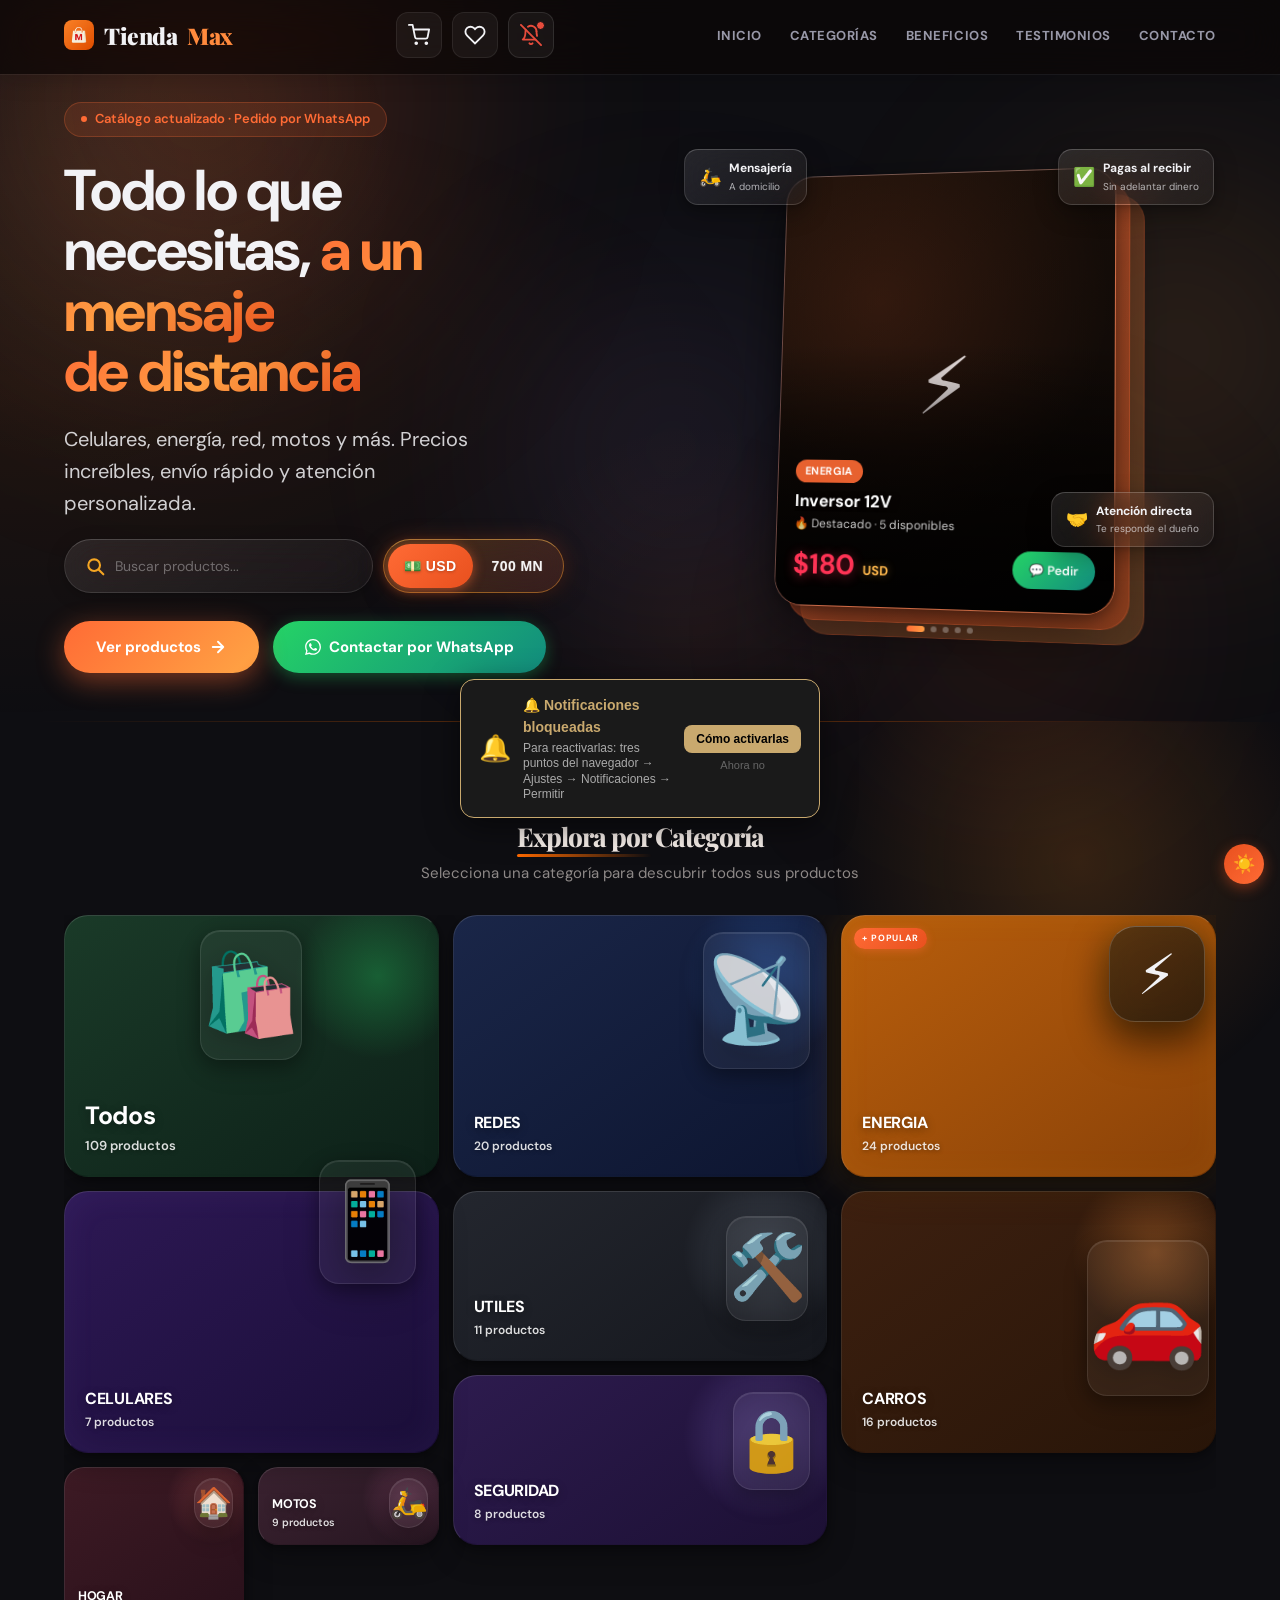
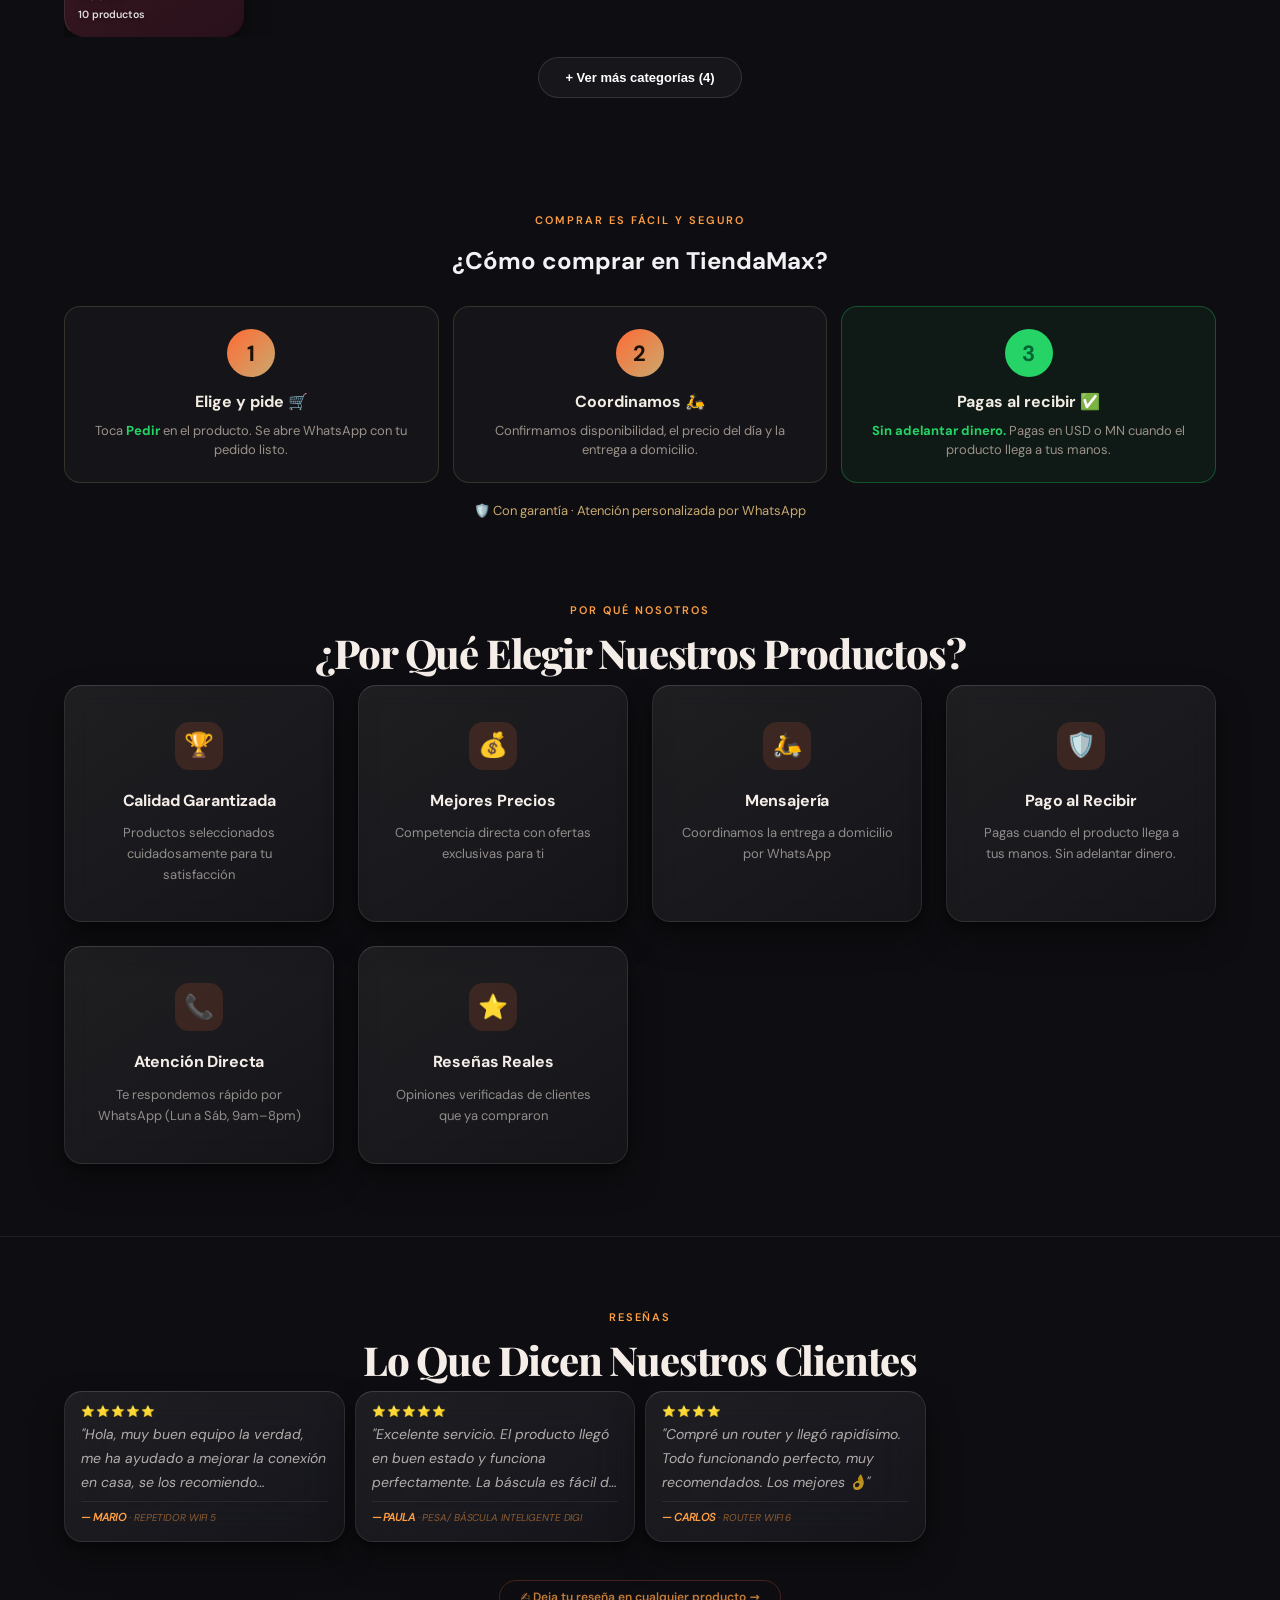
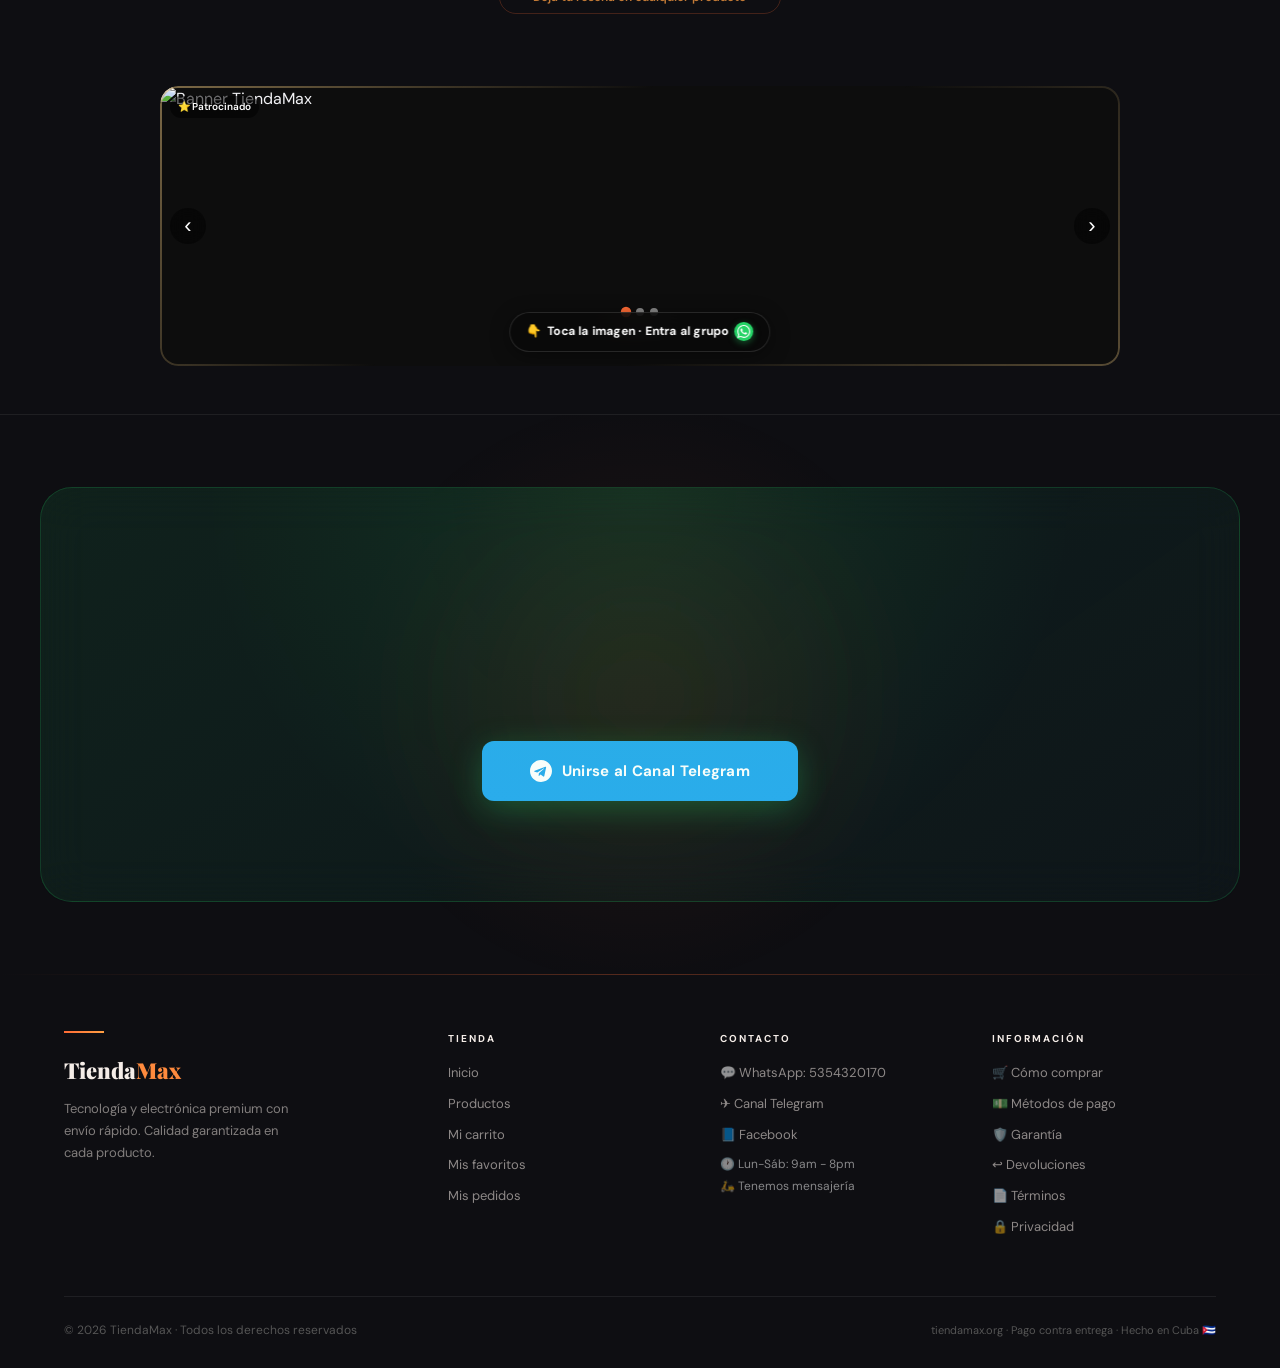
==== commit c4016dcc: "Add files via upload" ====
--- a/index.html
+++ b/index.html
@@ -253,7 +253,7 @@
 
 
 
-    <link rel="stylesheet" href="css/bundle.css?v=caebfa97">
+    <link rel="stylesheet" href="css/bundle.css?v=e7574041">
 
 
 
@@ -1390,7 +1390,7 @@
     <script src="js/src/tm-product.js?v=8c3e67f4" defer></script>
     <script src="js/src/tm-catalog.js?v=d84705d0" defer></script>
     <script src="js/src/tm-init.js?v=e23255ae" defer></script>
-    <script src="js/src/tm-ui.js?v=9ee32707" defer></script>
+    <script src="js/src/tm-ui.js?v=88769b2c" defer></script>
     <script src="js/src/tm-toast.js?v=1f125e1c" defer></script>
     <script src="js/src/tm-iife.js?v=1fd13d7f" defer></script>
     <script src="js/src/tm-patches.js?v=df035163" defer></script>
--- a/css/bundle.css
+++ b/css/bundle.css
@@ -1910,6 +1910,102 @@
 /* Footer divider gradient */
 html body .footer-premium{border-top:1px solid transparent !important;border-image:linear-gradient(90deg,transparent,rgba(255,107,53,0.3),transparent) 1 !important}
 
+/* === CARD PREMIUM — nuevo diseño === */
+
+/* Badges glass apilados */
+.tm-card-badges{position:absolute !important;top:10px !important;left:10px !important;z-index:20 !important;display:flex !important;flex-direction:column !important;gap:5px !important;pointer-events:none !important}
+.tm-card-badge{display:inline-flex !important;align-items:center !important;font-size:10px !important;font-weight:800 !important;padding:4px 9px !important;border-radius:999px !important;backdrop-filter:blur(10px) !important;-webkit-backdrop-filter:blur(10px) !important;box-shadow:0 4px 14px rgba(0,0,0,0.3) !important;border:1px solid rgba(255,255,255,0.15) !important;letter-spacing:0.02em !important;line-height:1 !important}
+.tm-badge-desc{background:rgba(255,82,82,0.9) !important;color:#fff !important}
+.tm-badge-top{background:rgba(255,107,53,0.9) !important;color:#fff !important}
+.tm-badge-ultima{background:rgba(255,215,0,0.9) !important;color:#000 !important}
+.tm-badge-nuevo{background:rgba(76,175,80,0.9) !important;color:#fff !important}
+.tm-badge-oferta{background:linear-gradient(135deg,#FF6B35,#E8501E) !important;color:#fff !important}
+.tm-badge-agotado{background:rgba(231,76,60,0.9) !important;color:#fff !important}
+.tm-pulse{animation:tmPulse 1.6s ease-in-out infinite !important}
+@keyframes tmPulse{0%,100%{transform:scale(1);opacity:1}50%{transform:scale(1.05);opacity:0.92}}
+
+/* Spec pills flotantes sobre la imagen */
+.tm-card-specs{position:absolute !important;bottom:8px !important;left:8px !important;right:8px !important;z-index:10 !important;display:flex !important;flex-wrap:wrap !important;gap:4px !important;pointer-events:none !important}
+.tm-card-spec{font-size:9px !important;font-weight:600 !important;padding:3px 7px !important;border-radius:6px !important;background:rgba(0,0,0,0.7) !important;color:#fff !important;backdrop-filter:blur(8px) !important;-webkit-backdrop-filter:blur(8px) !important;border:1px solid rgba(255,255,255,0.1) !important;letter-spacing:0.02em !important}
+
+/* Body de la card */
+.tm-card-body{padding:14px 16px 16px !important}
+.tm-card-cat{font-size:10px !important;font-weight:600 !important;text-transform:uppercase !important;letter-spacing:0.15em !important;color:#FF6B35 !important;margin-bottom:4px !important}
+html body .producto-card.tm-card-premium h3{font-size:14px !important;font-weight:700 !important;line-height:1.3 !important;padding:0 !important;margin-bottom:6px !important;color:#f5f5f7 !important;display:-webkit-box !important;-webkit-line-clamp:2 !important;-webkit-box-orient:vertical !important;overflow:hidden !important;min-height:2.4em !important}
+html body .producto-card.tm-card-premium .producto-description{font-size:11.5px !important;line-height:1.5 !important;color:rgba(245,245,247,0.5) !important;padding:0 !important;margin-bottom:10px !important;display:-webkit-box !important;-webkit-line-clamp:2 !important;-webkit-box-orient:vertical !important;overflow:hidden !important}
+
+/* Precio MN grande + USD chiquito */
+.tm-card-precio{margin-bottom:8px !important}
+.tm-card-precio-mn{font-size:20px !important;font-weight:900 !important;line-height:1 !important;background:linear-gradient(135deg,#FF6B35 0%,#FF9F43 100%) !important;-webkit-background-clip:text !important;-webkit-text-fill-color:transparent !important;background-clip:text !important;color:transparent !important;margin-bottom:2px !important}
+.tm-card-precio-mn-label{font-size:11px !important;font-weight:600 !important;-webkit-text-fill-color:rgba(245,245,247,0.5) !important;color:rgba(245,245,247,0.5) !important}
+.tm-card-precio-usd{display:flex !important;align-items:baseline !important;gap:6px !important}
+html body .tm-card-precio-usd .precio-actual{font-size:12px !important;font-weight:500 !important;color:rgba(245,245,247,0.45) !important;background:none !important;-webkit-text-fill-color:rgba(245,245,247,0.45) !important;background-clip:unset !important;font-family:var(--font-body) !important}
+.tm-card-precio-orig{font-size:11px !important;color:rgba(245,245,247,0.3) !important;text-decoration:line-through !important}
+
+/* Stock bar visual */
+.tm-card-stockbar{margin-bottom:10px !important}
+.tm-card-stockbar-label{display:flex !important;justify-content:space-between !important;font-size:9px !important;color:rgba(245,245,247,0.4) !important;margin-bottom:3px !important;letter-spacing:0.02em !important}
+.tm-card-stockbar-track{height:3px !important;background:rgba(255,255,255,0.06) !important;border-radius:999px !important;overflow:hidden !important}
+.tm-card-stockbar-fill{height:100% !important;border-radius:999px !important;transition:width 0.5s cubic-bezier(0.16,1,0.3,1) !important}
+
+/* Trust icons */
+.tm-card-trust{display:flex !important;gap:8px !important;margin-top:10px !important;align-items:center !important;padding-top:8px !important;border-top:1px solid rgba(255,255,255,0.05) !important}
+.tm-trust-icon{font-size:13px !important;opacity:0.7 !important;cursor:help !important;transition:opacity 0.2s !important}
+.tm-trust-icon:hover{opacity:1 !important}
+
+/* Botón CTA con shimmer sweep */
+html body .producto-card.tm-card-premium .btn-pedir-card.tm-card-cta{position:relative !important;overflow:hidden !important;background:linear-gradient(135deg,#FF6B35 0%,#FF9F43 50%,#E8501E 100%) !important;color:#fff !important;border:none !important;border-radius:10px !important;padding:11px 14px !important;font-size:13px !important;font-weight:800 !important;letter-spacing:0.02em !important;box-shadow:0 4px 14px rgba(255,107,53,0.3) !important;transition:transform 0.25s cubic-bezier(0.16,1,0.3,1),box-shadow 0.25s cubic-bezier(0.4,0,0.2,1) !important;min-height:42px !important;width:calc(100% - 32px) !important;margin:0 16px 12px !important}
+html body .producto-card.tm-card-premium .btn-pedir-card.tm-card-cta::before{content:'' !important;position:absolute !important;inset:0 !important;background:linear-gradient(120deg,transparent 30%,rgba(255,255,255,0.25) 50%,transparent 70%) !important;transform:translateX(-100%) !important;transition:transform 0.6s cubic-bezier(0.4,0,0.2,1) !important;pointer-events:none !important}
+html body .producto-card.tm-card-premium .btn-pedir-card.tm-card-cta:hover{transform:translateY(-2px) !important;box-shadow:0 8px 24px rgba(255,107,53,0.5) !important}
+html body .producto-card.tm-card-premium .btn-pedir-card.tm-card-cta:hover::before{transform:translateX(100%) !important}
+html body .producto-card.tm-card-premium .btn-pedir-card.tm-card-cta:active{transform:scale(0.97) !important}
+
+/* Zoom sutil en imagen al hover */
+html body .producto-card.tm-card-premium .producto-image{position:relative !important;overflow:hidden !important;aspect-ratio:1/1 !important;height:auto !important}
+html body .producto-card.tm-card-premium .producto-image img{transition:transform 0.7s cubic-bezier(0.16,1,0.3,1) !important;object-fit:cover !important}
+html body .producto-card.tm-card-premium:hover .producto-image img{transform:scale(1.08) !important}
+
+/* Glassmorphism en la card */
+html body .producto-card.tm-card-premium{background:rgba(22,22,31,0.85) !important;backdrop-filter:blur(14px) !important;-webkit-backdrop-filter:blur(14px) !important;border:1px solid rgba(255,255,255,0.07) !important;border-top-color:rgba(255,255,255,0.12) !important;border-radius:18px !important;overflow:hidden !important;transition:transform 0.4s cubic-bezier(0.16,1,0.3,1),box-shadow 0.25s cubic-bezier(0.4,0,0.2,1),border-color 0.25s cubic-bezier(0.4,0,0.2,1) !important}
+html body .producto-card.tm-card-premium:hover{transform:translateY(-8px) !important;box-shadow:0 24px 48px rgba(0,0,0,0.5),0 0 0 1px rgba(255,107,53,0.2) !important;border-color:rgba(255,107,53,0.35) !important}
+html body .producto-card.tm-card-premium:active{transform:translateY(-4px) scale(0.99) !important}
+
+/* Quitar el badge viejo (ahora usamos .tm-card-badges) */
+html body .producto-card.tm-card-premium > .badge-vendido,
+html body .producto-card.tm-card-premium > .badge-agotado,
+html body .producto-card.tm-card-premium > .badge-oferta-dia,
+html body .producto-card.tm-card-premium > .badge-ahorro-card{display:none !important}
+
+/* El stock texto ya no se muestra (usamos stock bar) */
+html body .producto-card.tm-card-premium > .stock{display:none !important}
+
+/* Botón me gusta reposicionado */
+html body .producto-card.tm-card-premium .me-gusta-btn{position:absolute !important;top:10px !important;right:10px !important;z-index:20 !important;width:32px !important;height:32px !important;border-radius:50% !important;background:rgba(0,0,0,0.6) !important;backdrop-filter:blur(10px) !important;-webkit-backdrop-filter:blur(10px) !important;border:1px solid rgba(255,255,255,0.12) !important;display:flex !important;align-items:center !important;justify-content:center !important;cursor:pointer !important;transition:transform 0.2s cubic-bezier(0.16,1,0.3,1) !important}
+html body .producto-card.tm-card-premium .me-gusta-btn:hover{transform:scale(1.12) !important}
+
+/* Modo claro */
+html body.light-mode .producto-card.tm-card-premium{background:rgba(255,255,255,0.95) !important;border:1px solid rgba(0,0,0,0.08) !important;border-top-color:rgba(0,0,0,0.12) !important}
+html body.light-mode .producto-card.tm-card-premium h3{color:#1a1a1a !important}
+html body.light-mode .producto-card.tm-card-premium .producto-description{color:rgba(0,0,0,0.5) !important}
+html body.light-mode .tm-card-precio-mn-label{-webkit-text-fill-color:rgba(0,0,0,0.5) !important;color:rgba(0,0,0,0.5) !important}
+html body.light-mode .tm-card-precio-usd .precio-actual{color:rgba(0,0,0,0.45) !important;-webkit-text-fill-color:rgba(0,0,0,0.45) !important}
+html body.light-mode .tm-card-precio-orig{color:rgba(0,0,0,0.3) !important}
+html body.light-mode .tm-card-stockbar-track{background:rgba(0,0,0,0.06) !important}
+html body.light-mode .tm-card-stockbar-label{color:rgba(0,0,0,0.4) !important}
+html body.light-mode .tm-card-trust{border-top-color:rgba(0,0,0,0.05) !important}
+html body.light-mode .tm-card-spec{background:rgba(0,0,0,0.6) !important}
+html body.light-mode .me-gusta-btn{background:rgba(255,255,255,0.8) !important;border:1px solid rgba(0,0,0,0.1) !important}
+
+/* Móvil: ajustes */
+@media (max-width:768px){
+  html body .producto-card.tm-card-premium .btn-pedir-card.tm-card-cta{font-size:12px !important;padding:10px 12px !important;min-height:40px !important;width:calc(100% - 24px) !important;margin:0 12px 10px !important}
+  html body .producto-card.tm-card-premium .tm-card-body{padding:12px 12px 12px !important}
+  html body .producto-card.tm-card-premium h3{font-size:13px !important}
+  .tm-card-precio-mn{font-size:18px !important}
+  .tm-card-badge{font-size:9px !important;padding:3px 7px !important}
+  .tm-card-spec{font-size:8px !important;padding:2px 6px !important}
+}
+
 /* ===== light-mode.css ===== */
 html body.light-mode{--bg:#FAF8F5 !important;--panel:#FFFFFF !important;--panel2:#F4F1EC !important;--line:rgba(0,0,0,.08) !important;--text:#1A1A1A !important;--muted:#6B6B7A !important}html body.light-mode{background:#FAF8F5 !important;color:#1A1A1A !important}html body.light-mode .header{background:rgba(255,255,255,0.85) !important;border-bottom:1px solid rgba(0,0,0,0.08) !important;backdrop-filter:blur(20px) !important;-webkit-backdrop-filter:blur(20px) !important}html body.light-mode .nav a{color:#6B6B7A !important}html body.light-mode .nav a:hover{color:#1A1A1A !important}html body.light-mode .logo,html body.light-mode .logo-premium,html body.light-mode .logo h1,html body.light-mode .logo > div,html body.light-mode .logo .logo-premium{color:#1A1A1A !important;-webkit-text-fill-color:#1A1A1A !important;background:none !important;-webkit-background-clip:border-box !important;background-clip:border-box !important}html body.light-mode .logo-premium em,html body.light-mode .logo h1 em{color:#E8501E !important;-webkit-text-fill-color:#E8501E !important;background:none !important;-webkit-background-clip:border-box !important;background-clip:border-box !important;animation:none !important}html body.light-mode .logo h1 span:not(.logo-badge){color:#E8501E !important;-webkit-text-fill-color:#E8501E !important;background:none !important;-webkit-background-clip:border-box !important;background-clip:border-box !important;animation:none !important}html body.light-mode .logo-badge{color:#FFFFFF !important;-webkit-text-fill-color:#FFFFFF !important;background:linear-gradient(135deg,#FF6B35,#E8501E) !important}html body.light-mode .mobile-menu-logo{color:#1A1A1A !important;-webkit-text-fill-color:#1A1A1A !important;background:none !important;-webkit-background-clip:border-box !important;background-clip:border-box !important}html body.light-mode .mobile-menu-logo em{color:#E8501E !important;-webkit-text-fill-color:#E8501E !important;background:none !important;-webkit-background-clip:border-box !important;background-clip:border-box !important}html body.light-mode .cart-icon-btn,html body.light-mode .heart-icon-btn,html body.light-mode .hamburger-btn{background:rgba(0,0,0,0.04) !important;border:1px solid rgba(0,0,0,0.08) !important;color:#1A1A1A !important}html body.light-mode .hamburger-btn span{background:#1A1A1A !important}html body.light-mode .theme-toggle{background:#FFFFFF !important;color:#1A1A1A !important;border:1px solid rgba(0,0,0,0.12) !important}html body.light-mode .currency-bar{background:linear-gradient(90deg,#FFFFFF,#F4F1EC) !important;border-bottom:1px solid rgba(232,80,30,0.18) !important;box-shadow:0 2px 10px rgba(0,0,0,0.06) !important}html body.light-mode .tasa-info-prefix{color:rgba(0,0,0,0.65) !important}html body.light-mode .currency-bar .currency-toggle{background:rgba(0,0,0,0.05) !important;border:1px solid rgba(232,80,30,0.15) !important}html body.light-mode .currency-bar .cur-btn{color:rgba(0,0,0,0.55) !important}html body.light-mode .currency-bar .cur-btn.active{color:#FFFFFF !important}html body.light-mode .currency-bar .tasa-info{background:rgba(232,80,30,0.08) !important;border-color:rgba(232,80,30,0.25) !important;color:#E8501E !important}html body.light-mode .hero{background:radial-gradient(ellipse 60% 50% at 0% 50%,rgba(232,80,30,.08),transparent) !important}html body.light-mode .hero .subtitle,html body.light-mode .hero .description{color:#6B6B7A !important}html body.light-mode .hero-content h1,html body.light-mode .hero-content h2{color:#1A1A1A !important}html body.light-mode .hero-content h1 span,html body.light-mode .hero-content h2 span{color:#E8501E !important;-webkit-text-fill-color:#E8501E !important}html body.light-mode .hero-divider{background:linear-gradient(90deg,transparent,rgba(232,80,30,.4),transparent) !important}html body.light-mode .hsb-wrap{background:#FAF8F5 !important}html body.light-mode .hsb-pill{background:#FFFFFF !important;border:1px solid rgba(0,0,0,0.1) !important;box-shadow:0 2px 8px rgba(0,0,0,0.04) !important}html body.light-mode .hsb-input{color:#1A1A1A !important;background:transparent !important}html body.light-mode .hsb-input::placeholder{color:#999 !important}html body.light-mode .hsb-panel{background:#FFFFFF !important;border-color:rgba(0,0,0,0.1) !important;box-shadow:0 8px 24px rgba(0,0,0,0.08) !important}html body.light-mode .hsb-sug-item:hover{background:rgba(232,80,30,0.06) !important}html body.light-mode .hsb-sug-name{color:#1A1A1A !important}html body.light-mode .hsb-sug-price{color:#E8501E !important}html body.light-mode .hsb-sug-empty{color:#6B6B7A !important}html body.light-mode .categorias-home{background:#FAF8F5 !important}html body.light-mode .categorias-home .section-title{color:#1A1A1A !important}html body.light-mode .categorias-home .section-subtitle{color:#6B6B7A !important}html body.light-mode .section-eyebrow,html body.light-mode .categorias-home .section-eyebrow{color:#E8501E !important}html body.light-mode .categoria-card{background:rgba(255,255,255,0.92) !important;border:1px solid rgba(0,0,0,0.08) !important;border-top:2px solid #C9A96E !important;box-shadow:0 4px 14px rgba(0,0,0,0.05) !important}html body.light-mode .categoria-card:hover{border-color:rgba(232,80,30,0.35) !important;box-shadow:0 12px 30px rgba(232,80,30,0.12) !important}html body.light-mode .categoria-card .cat-icon{background:rgba(232,80,30,0.06) !important;border:1px solid rgba(232,80,30,0.12) !important;box-shadow:0 4px 12px rgba(0,0,0,0.04) !important}html body.light-mode .categoria-card:hover .cat-icon{background:rgba(232,80,30,0.12) !important;box-shadow:0 8px 20px rgba(232,80,30,0.18) !important}html body.light-mode .categoria-card .cat-name{color:#1A1A1A !important}html body.light-mode .categoria-card .cat-count{color:#6B6B7A !important}html body.light-mode .skeleton-card{background:rgba(0,0,0,0.04) !important}html body.light-mode .productos-categoria,html body.light-mode .mas-vendidos{background:#FAF8F5 !important}html body.light-mode .categoria-header h2,html body.light-mode .section-header h2,html body.light-mode .mas-vendidos h2{color:#1A1A1A !important}html body.light-mode .section-header p,html body.light-mode .mas-vendidos p{color:#6B6B7A !important}html body.light-mode .categoria-stats{color:#6B6B7A !important}html body.light-mode .btn-volver{background:#FFFFFF !important;color:#1A1A1A !important;border:1px solid rgba(0,0,0,0.1) !important}html body.light-mode .btn-volver:hover{background:#F4F1EC !important}html body.light-mode .subcategoria-tab{background:#FFFFFF !important;color:#6B6B7A !important;border:1px solid rgba(0,0,0,0.08) !important}html body.light-mode .subcategoria-tab:hover{background:#F4F1EC !important;color:#1A1A1A !important}html body.light-mode .subcategoria-tab.active{background:linear-gradient(135deg,#FF6B35,#E8501E) !important;color:#FFFFFF !important;border-color:transparent !important}html body.light-mode .subcategoria-tabs{border-bottom-color:rgba(0,0,0,0.06) !important}html body.light-mode .categoria-btn{background:#FFFFFF !important;color:#6B6B7A !important;border:1px solid rgba(0,0,0,0.08) !important}html body.light-mode .categoria-btn.active{background:linear-gradient(135deg,#FF6B35,#E8501E) !important;color:#FFFFFF !important}html body.light-mode .producto-card{background:#FFFFFF !important;border:1px solid rgba(0,0,0,0.08) !important;box-shadow:0 4px 14px rgba(0,0,0,0.05) !important}html body.light-mode .producto-card:hover{border-color:rgba(232,80,30,0.3) !important;box-shadow:0 16px 36px rgba(0,0,0,0.12),0 0 0 1px rgba(232,80,30,0.1) !important}html body.light-mode .producto-image{background:radial-gradient(circle at 25% 30%,rgba(232,80,30,.08),transparent 40%),linear-gradient(180deg,#FAFAFA 0%,#F0EDE8 100%) !important;border-bottom:1px solid rgba(0,0,0,0.06) !important}html body.light-mode .producto-image img{mix-blend-mode:normal !important;opacity:1 !important;transition:.3s !important}html body.light-mode .producto-card:hover .producto-image img{mix-blend-mode:normal !important;opacity:1 !important}html body.light-mode .producto-card h3{color:#1A1A1A !important}html body.light-mode .producto-description{color:#6B6B7A !important}html body.light-mode .precio-actual{color:#E8501E !important;-webkit-text-fill-color:#E8501E !important}html body.light-mode .precio-tachado,html body.light-mode .precio-original{color:#999 !important}html body.light-mode .stock,html body.light-mode .stock-count{color:#6B6B7A !important}html body.light-mode .stock-count span{color:#6B6B7A !important}html body.light-mode .stock-bar{background:rgba(0,0,0,0.06) !important}html body.light-mode .beneficios{background:#F4F1EC !important}html body.light-mode .beneficios h2{color:#1A1A1A !important}html body.light-mode .beneficio-card{background:#FFFFFF !important;border:1px solid rgba(0,0,0,0.06) !important;box-shadow:0 4px 12px rgba(0,0,0,0.04) !important}html body.light-mode .beneficio-card h3{color:#1A1A1A !important}html body.light-mode .beneficio-card p{color:#6B6B7A !important}html body.light-mode .testimonios{background:#FAF8F5 !important}html body.light-mode .testimonios h2{color:#1A1A1A !important}html body.light-mode .testimonio-card{background:#FFF4ED !important;border:1px solid rgba(232,80,30,0.15) !important;box-shadow:0 4px 12px rgba(232,80,30,0.06) !important;color:#1A1A1A !important}html body.light-mode .testimonio-card p{color:#4A4A4A !important}html body.light-mode .testimonio-card .autor{color:#6B6B7A !important}html body.light-mode .prueba-social-strip{background:#F4F1EC !important}html body.light-mode .prueba-num{color:#1A1A1A !important}html body.light-mode .prueba-label{color:#6B6B7A !important}html body.light-mode .prueba-sep,html body.light-mode .mini-review-item{color:#999 !important}html body.light-mode .cta-final{background:transparent !important;color:#1A1A1A !important}html body.light-mode .cta-final .container{background:linear-gradient(145deg,#FFF4ED 0%,#FFE8D6 100%) !important;border:1px solid rgba(232,80,30,0.18) !important;border-radius:32px !important;padding-top:60px !important;padding-bottom:60px !important;box-shadow:0 8px 32px rgba(232,80,30,0.10) !important;position:relative !important;overflow:hidden !important}html body.light-mode .cta-final h2,html body.light-mode .cta-final p{color:#1A1A1A !important}html body.light-mode .mobile-menu-overlay{background:rgba(255,255,255,0.98) !important;color:#1A1A1A !important}html body.light-mode .mobile-menu-overlay a,html body.light-mode .mobile-menu-overlay .nav-mobile-link{color:#1A1A1A !important;background:rgba(0,0,0,0.03) !important;border:1px solid rgba(0,0,0,0.08) !important}html body.light-mode .mobile-menu-logo{color:#1A1A1A !important}html body.light-mode .mobile-menu-close{color:#1A1A1A !important}html body.light-mode .modal-content,html body.light-mode #productDetailModal .modal-content{background:#FFFFFF !important;color:#1A1A1A !important}html body.light-mode .modal-header{background:#F4F1EC !important}html body.light-mode .modal-header h2,html body.light-mode .modal-header h3{color:#1A1A1A !important}html body.light-mode .close-btn{color:#1A1A1A !important}html body.light-mode .detail-description-section h3,html body.light-mode .detail-resenas-section h3{color:#1A1A1A !important}html body.light-mode .detail-description-text{color:#4A4A4A !important}html body.light-mode .resena-item{background:#FFF4ED !important;border:1px solid rgba(232,80,30,0.15) !important}html body.light-mode .resena-autor{color:#1A1A1A !important}html body.light-mode .resena-texto{color:#4A4A4A !important}html body.light-mode .resena-fecha{color:#999 !important}html body.light-mode .carrito-drawer{background:#FFFFFF !important;color:#1A1A1A !important}html body.light-mode .carrito-header{background:#F4F1EC !important;border-bottom:1px solid rgba(0,0,0,0.08) !important}html body.light-mode .carrito-item{background:#FFFFFF !important;border-bottom:1px solid rgba(0,0,0,0.06) !important}html body.light-mode .carrito-item-name{color:#1A1A1A !important}html body.light-mode .carrito-item-price{color:#E8501E !important}html body.light-mode .carrito-footer{background:#F4F1EC !important;border-top:1px solid rgba(0,0,0,0.08) !important}html body.light-mode #vistaMeGusta,html body.light-mode #vistaPedidos{background:#FAF8F5 !important}html body.light-mode #vistaMeGusta .producto-card,html body.light-mode #vistaPedidos .producto-card,html body.light-mode #meGustaGrid .producto-card{background:#FFFFFF !important}html body.light-mode #meGustaGrid .producto-card h3{color:#1A1A1A !important}html body.light-mode #meGustaGrid .producto-card .precio-actual{color:#E8501E !important}html body.light-mode #meGustaGrid .producto-card .producto-description{color:#6B6B7A !important}html body.light-mode{color:#1A1A1A !important}html body.light-mode .footer,html body.light-mode footer{background:#1A1A1A !important;color:#FFFFFF !important}html body:not(.light-mode) .logo,html body:not(.light-mode) .logo-premium,html body:not(.light-mode) .logo h1{color:#f2f2f5 !important;-webkit-text-fill-color:#f2f2f5 !important}html body:not(.light-mode) .mobile-menu-logo{color:#f2f2f5 !important;-webkit-text-fill-color:#f2f2f5 !important}html body .logo-badge{color:#FFFFFF !important;-webkit-text-fill-color:#FFFFFF !important}html body.light-mode .badge{background:rgba(232,80,30,0.12) !important;border:1px solid rgba(232,80,30,0.3) !important;color:#E8501E !important}html body.light-mode .badge-vendido{background:rgba(232,80,30,0.12) !important;border:1px solid rgba(232,80,30,0.3) !important;color:#E8501E !important}html body.light-mode .badge-agotado{background:rgba(231,76,60,0.12) !important;border:1px solid rgba(231,76,60,0.3) !important;color:#c0392b !important}html body.light-mode .badge-nuevo{background:linear-gradient(135deg,#27ae60,#2ecc71) !important;color:white !important}html body.light-mode .badge-oferta-dia{background:linear-gradient(135deg,#FF6B35,#E8501E) !important;color:white !important}html body.light-mode .badge-stock-urgente{background:linear-gradient(135deg,#e74c3c,#c0392b) !important;color:white !important}html body.light-mode .badge-vistas-pub{background:rgba(0,0,0,0.5) !important;color:white !important}html body.light-mode .detail-modal-content,html body.light-mode .detail-body{background:#FFFFFF !important;color:#1A1A1A !important}html body.light-mode .detail-image-wrap{background:linear-gradient(180deg,#FAFAFA,#F0EDE8) !important}html body.light-mode .detail-grid{background:transparent !important}html body.light-mode .detail-category{color:#6B6B7A !important;background:rgba(0,0,0,0.04) !important}html body.light-mode .detail-price-main{color:#E8501E !important;-webkit-text-fill-color:#E8501E !important}html body.light-mode .detail-share-btn{background:#F4F1EC !important;color:#1A1A1A !important;border:1px solid rgba(0,0,0,0.08) !important}html body.light-mode .detail-share-btn:hover{background:#E8E5E0 !important}html body.light-mode .detail-resena-add-btn{background:linear-gradient(135deg,#FF6B35,#E8501E) !important;color:white !important}html body.light-mode .rel-card{background:#FFFFFF !important;border:1px solid rgba(0,0,0,0.08) !important}html body.light-mode .rel-card-name{color:#1A1A1A !important}html body.light-mode .rel-card-price{color:#E8501E !important}html body.light-mode .cs-card{background:#F4F1EC !important;border:1px solid rgba(0,0,0,0.06) !important}html body.light-mode .cs-card-nombre{color:#1A1A1A !important}html body.light-mode .cs-card-precio{color:#E8501E !important}html body.light-mode .cs-card-btn{background:linear-gradient(135deg,#FF6B35,#E8501E) !important;color:white !important}html body.light-mode .carrito-similares-titulo{color:#1A1A1A !important}html body.light-mode .carrito-total-val{color:#E8501E !important}html body.light-mode .carrito-qty-btn{background:#F4F1EC !important;color:#1A1A1A !important;border:1px solid rgba(0,0,0,0.1) !important}html body.light-mode .cart-count{background:#E8501E !important;color:white !important}html body.light-mode .btn-primary,html body.light-mode .btn.btn-primary{background:linear-gradient(135deg,#FF6B35,#E8501E) !important;color:white !important;border:none !important}html body.light-mode .btn-secondary,html body.light-mode .btn.btn-secondary{background:#25d366 !important;color:white !important;border:none !important}html body.light-mode .btn-pedir-card,html body.light-mode .btn-pedir-whatsapp{background:linear-gradient(135deg,var(--orange,#FF6B35),var(--orange2,#e85d28)) !important;color:white !important;border:none !important}html body.light-mode .btn-seguir-viendo{background:#F4F1EC !important;color:#1A1A1A !important;border:1px solid rgba(0,0,0,0.1) !important}html body.light-mode .btn-cta-mejorado,html body.light-mode .btn-publicar-grande{background:linear-gradient(135deg,#FF6B35,#E8501E) !important;color:white !important}html body.light-mode .countdown-block{background:#1A1A1A !important;color:#FFFFFF !important}html body.light-mode .producto-countdown{background:rgba(232,80,30,0.08) !important;border:1px solid rgba(232,80,30,0.2) !important}html body.light-mode .pedido-card{background:#FFFFFF !important;border:1px solid rgba(0,0,0,0.08) !important;color:#1A1A1A !important}html body.light-mode .pedido-total{color:#E8501E !important}html body.light-mode .pedido-btn-repetir{background:linear-gradient(135deg,#FF6B35,#E8501E) !important;color:white !important}html body.light-mode .form-group label{color:#1A1A1A !important}html body.light-mode .form-group input,html body.light-mode .form-group textarea,html body.light-mode .form-group select{background:#FFFFFF !important;color:#1A1A1A !important;border:1px solid rgba(0,0,0,0.15) !important}html body.light-mode .form-resena,html body.light-mode .resena-input,html body.light-mode .resena-textarea{background:#FFFFFF !important;color:#1A1A1A !important;border:1px solid rgba(0,0,0,0.15) !important}html body.light-mode .resena-textarea::placeholder,html body.light-mode .resena-input::placeholder{color:#999 !important}html body.light-mode .resenas-vacio{color:#6B6B7A !important}html body.light-mode .precio{color:#1A1A1A !important}html body.light-mode .stock-bar-fill{background:linear-gradient(90deg,#FF6B35,#E8501E) !important}html body.light-mode .tm-toast{background:rgba(255,255,255,0.98) !important;color:#1A1A1A !important;border:1px solid rgba(0,0,0,0.1) !important;box-shadow:0 8px 24px rgba(0,0,0,0.15) !important}html body.light-mode .whatsapp-btn,html body.light-mode .whatsapp-group-btn{background:#25d366 !important;color:white !important}html body.light-mode .recientes-section{background:#FAF8F5 !important}html body.light-mode .recientes-section h2{color:#1A1A1A !important}html body.light-mode .recientes-section .section-header p{color:#6B6B7A !important}html body.light-mode .rec-card{background:#FFFFFF !important;border:1px solid rgba(0,0,0,0.08) !important;box-shadow:0 2px 8px rgba(0,0,0,0.04) !important}html body.light-mode .rec-card-nombre{color:#1A1A1A !important}html body.light-mode .rec-card-precio{color:#E8501E !important}
 html body.light-mode .badge-vendido{background:linear-gradient(135deg,#FF6B35,#E8501E)!important;border:none!important;color:#FFFFFF!important;box-shadow:0 3px 10px rgba(232,80,30,.35)!important;text-shadow:0 1px 2px rgba(0,0,0,.25)!important}
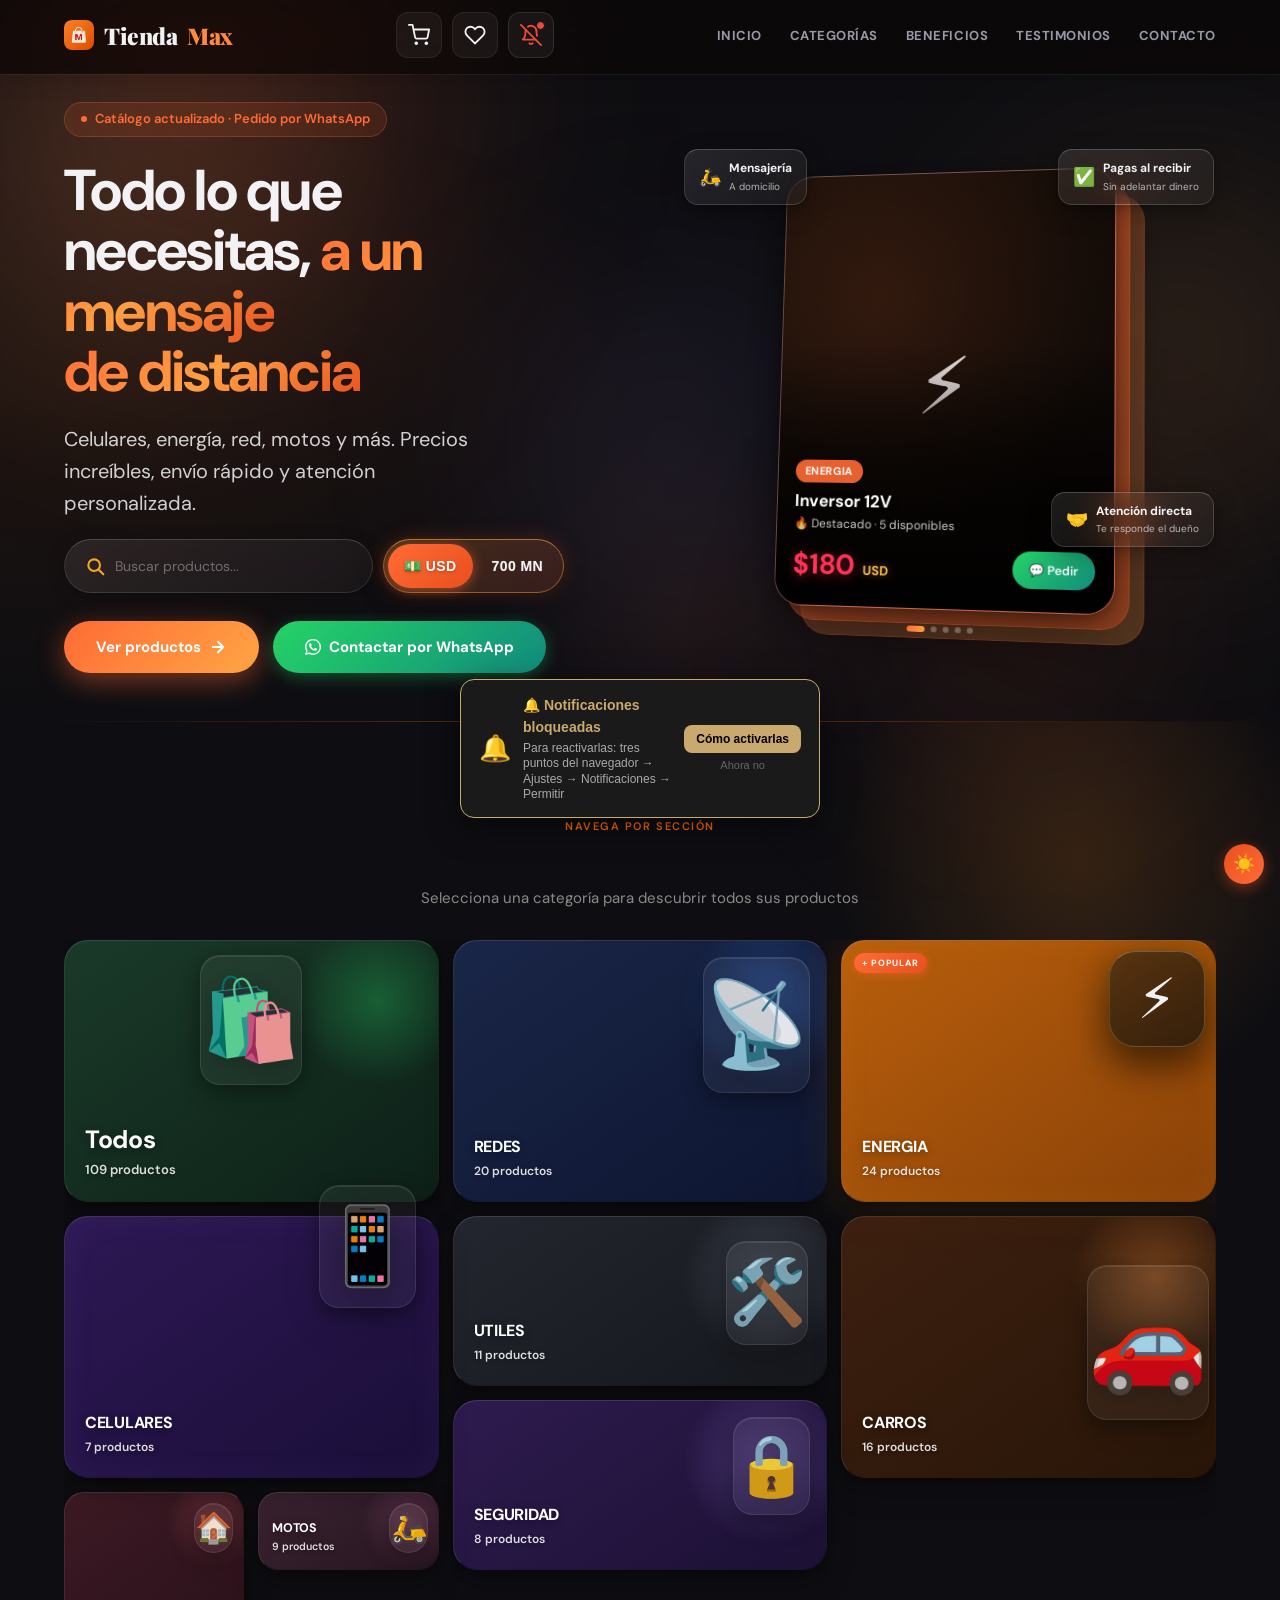
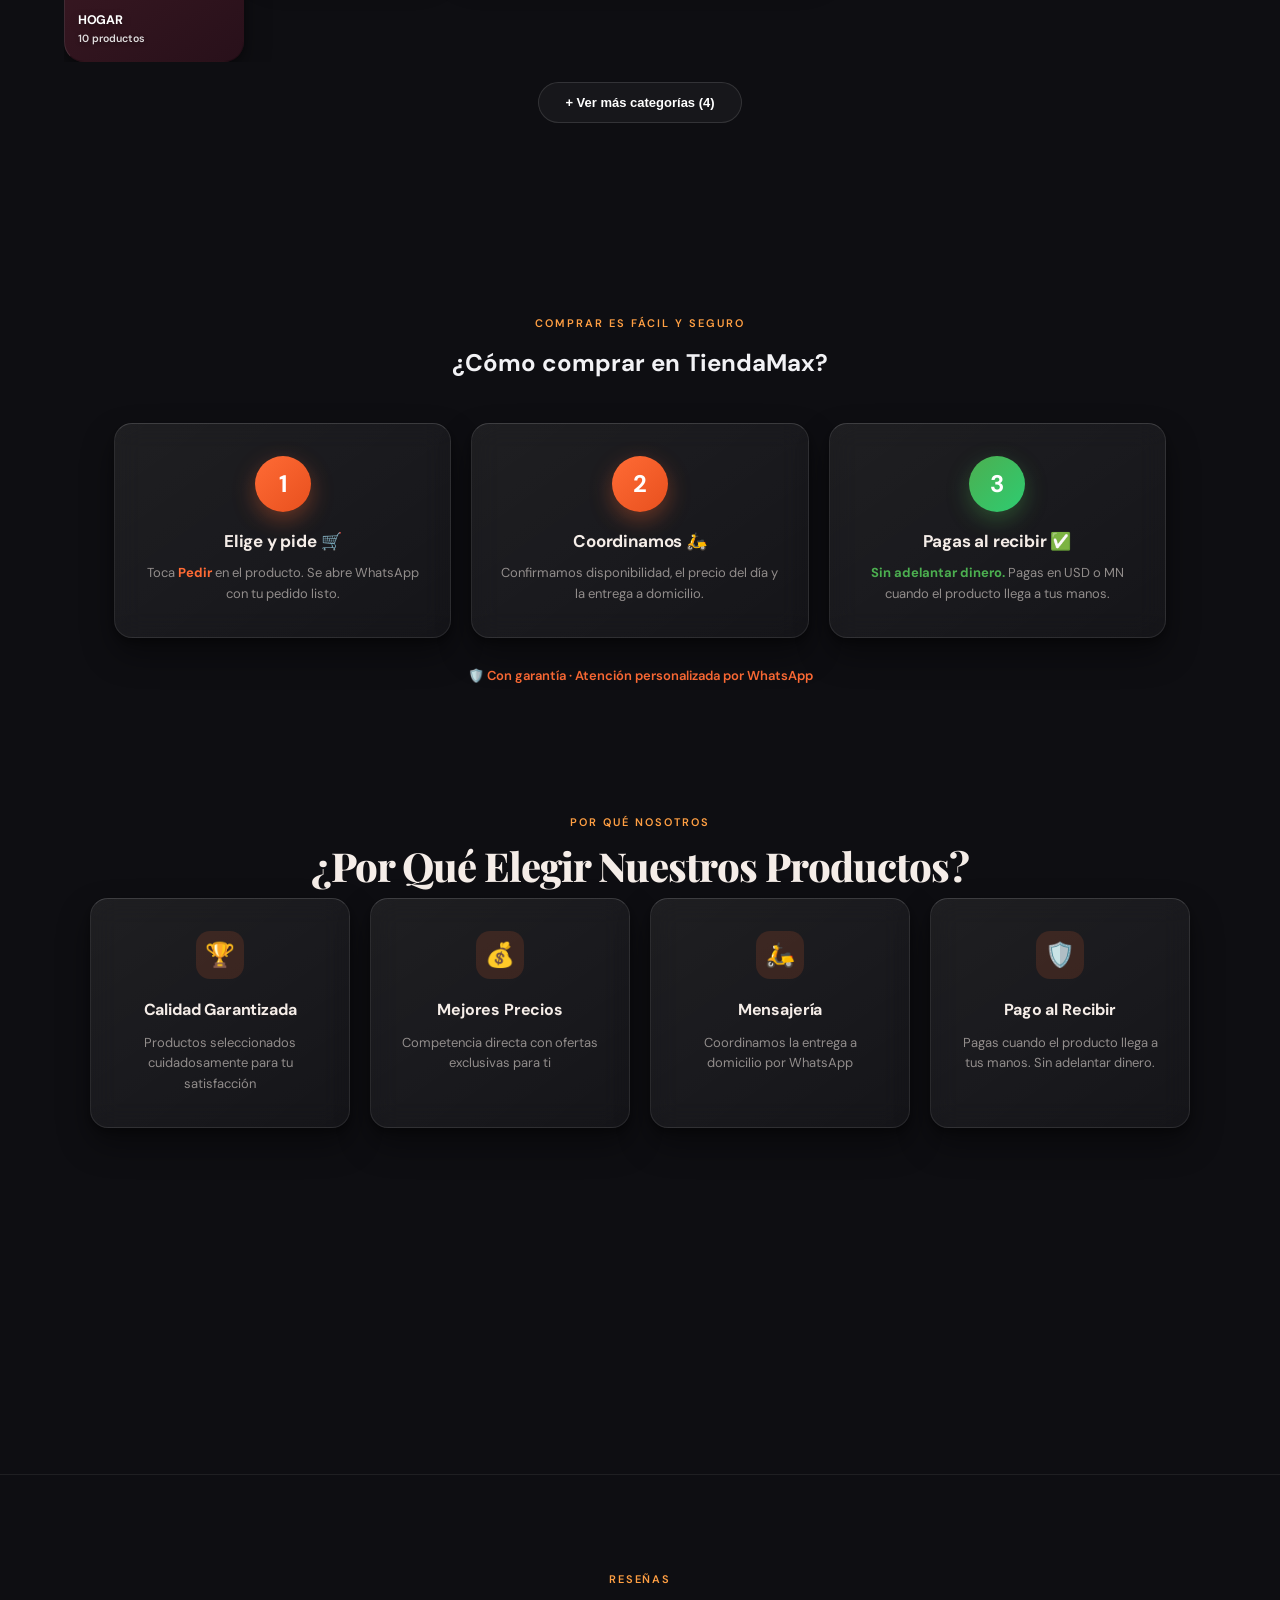
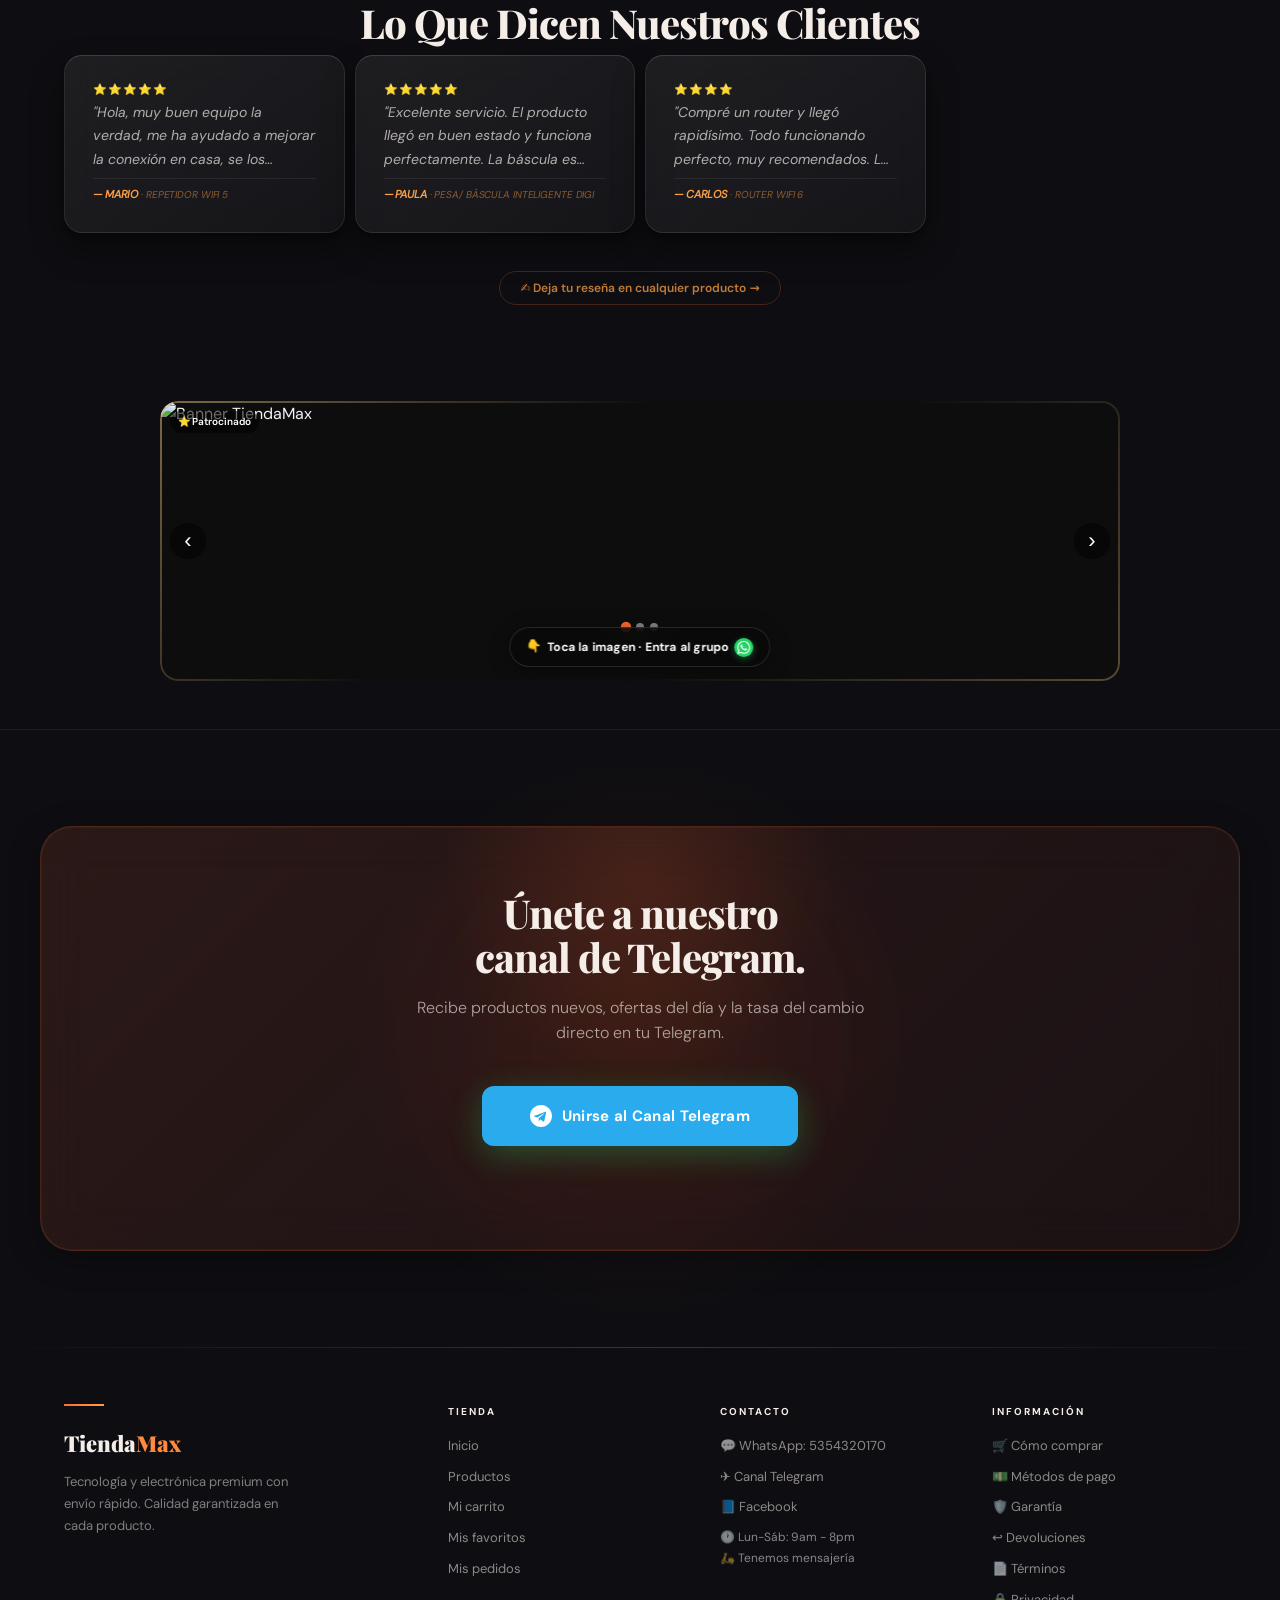
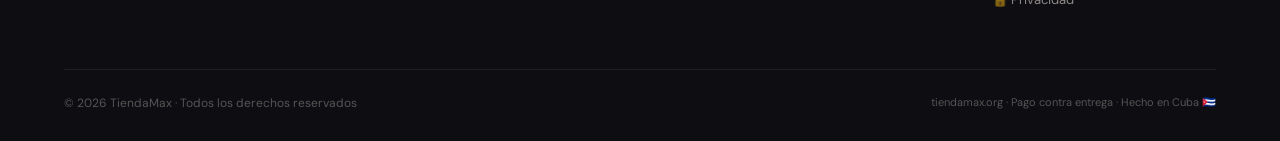
==== commit f69e88b2: "Add files via upload" ====
--- a/index.html
+++ b/index.html
@@ -253,7 +253,7 @@
 
 
 
-    <link rel="stylesheet" href="css/bundle.css?v=e7574041">
+    <link rel="stylesheet" href="css/bundle.css?v=85ec8ec1">
 
 
 
@@ -861,28 +861,28 @@
 
         <!-- Beneficios -->
         <!-- Cómo comprar: 3 pasos visibles para generar confianza -->
-        <section id="como-comprar" style="padding:42px 0 8px;">
+        <section id="como-comprar" style="padding:96px 0 32px;">
             <div class="container">
                 <p class="section-eyebrow">Comprar es fácil y seguro</p>
                 <h2 style="text-align:center;">¿Cómo comprar en TiendaMax?</h2>
-                <div style="display:grid;grid-template-columns:repeat(auto-fit,minmax(200px,1fr));gap:14px;margin-top:26px;">
-                    <div style="background:rgba(255,255,255,.03);border:1px solid rgba(201,169,110,.18);border-radius:16px;padding:22px 18px;text-align:center;">
-                        <div style="width:48px;height:48px;margin:0 auto 12px;border-radius:50%;background:linear-gradient(135deg,#FF6B35,#C9A96E);display:grid;place-items:center;font-size:22px;font-weight:800;color:#1a1006;">1</div>
-                        <h3 style="font-size:16px;margin:0 0 6px;color:#f2ece3;">Elige y pide 🛒</h3>
-                        <p style="font-size:13px;color:#9b9189;line-height:1.5;margin:0;">Toca <strong style="color:#25D366;">Pedir</strong> en el producto. Se abre WhatsApp con tu pedido listo.</p>
-                    </div>
-                    <div style="background:rgba(255,255,255,.03);border:1px solid rgba(201,169,110,.18);border-radius:16px;padding:22px 18px;text-align:center;">
-                        <div style="width:48px;height:48px;margin:0 auto 12px;border-radius:50%;background:linear-gradient(135deg,#FF6B35,#C9A96E);display:grid;place-items:center;font-size:22px;font-weight:800;color:#1a1006;">2</div>
-                        <h3 style="font-size:16px;margin:0 0 6px;color:#f2ece3;">Coordinamos 🛵</h3>
-                        <p style="font-size:13px;color:#9b9189;line-height:1.5;margin:0;">Confirmamos disponibilidad, el precio del día y la entrega a domicilio.</p>
-                    </div>
-                    <div style="background:rgba(37,211,102,.06);border:1px solid rgba(37,211,102,.3);border-radius:16px;padding:22px 18px;text-align:center;">
-                        <div style="width:48px;height:48px;margin:0 auto 12px;border-radius:50%;background:#25D366;display:grid;place-items:center;font-size:22px;font-weight:800;color:#063;">3</div>
-                        <h3 style="font-size:16px;margin:0 0 6px;color:#f2ece3;">Pagas al recibir ✅</h3>
-                        <p style="font-size:13px;color:#9b9189;line-height:1.5;margin:0;"><strong style="color:#25D366;">Sin adelantar dinero.</strong> Pagas en USD o MN cuando el producto llega a tus manos.</p>
-                    </div>
-                </div>
-                <p style="text-align:center;font-size:13px;color:#C9A96E;margin-top:18px;">🛡️ Con garantía · Atención personalizada por WhatsApp</p>
+                <div class="steps-grid" style="display:grid;grid-template-columns:repeat(auto-fit,minmax(280px,1fr));gap:20px;margin-top:40px;">
+                    <div class="beneficio-card" style="text-align:center;">
+                        <div style="width:56px;height:56px;margin:0 auto 16px;border-radius:50%;background:linear-gradient(135deg,#FF6B35,#E8501E);display:grid;place-items:center;font-size:24px;font-weight:800;color:#fff;box-shadow:0 8px 22px rgba(255,107,53,0.35);">1</div>
+                        <h3 style="font-size:17px;margin:0 0 8px;color:#f5f5f7;">Elige y pide 🛒</h3>
+                        <p style="font-size:13px;color:rgba(245,245,247,0.55);line-height:1.6;margin:0;">Toca <strong style="color:#FF6B35;">Pedir</strong> en el producto. Se abre WhatsApp con tu pedido listo.</p>
+                    </div>
+                    <div class="beneficio-card" style="text-align:center;">
+                        <div style="width:56px;height:56px;margin:0 auto 16px;border-radius:50%;background:linear-gradient(135deg,#FF6B35,#E8501E);display:grid;place-items:center;font-size:24px;font-weight:800;color:#fff;box-shadow:0 8px 22px rgba(255,107,53,0.35);">2</div>
+                        <h3 style="font-size:17px;margin:0 0 8px;color:#f5f5f7;">Coordinamos 🛵</h3>
+                        <p style="font-size:13px;color:rgba(245,245,247,0.55);line-height:1.6;margin:0;">Confirmamos disponibilidad, el precio del día y la entrega a domicilio.</p>
+                    </div>
+                    <div class="beneficio-card" style="text-align:center;border-color:rgba(76,175,80,0.25);">
+                        <div style="width:56px;height:56px;margin:0 auto 16px;border-radius:50%;background:linear-gradient(135deg,#4caf50,#2ecc71);display:grid;place-items:center;font-size:24px;font-weight:800;color:#fff;box-shadow:0 8px 22px rgba(76,175,80,0.35);">3</div>
+                        <h3 style="font-size:17px;margin:0 0 8px;color:#f5f5f7;">Pagas al recibir ✅</h3>
+                        <p style="font-size:13px;color:rgba(245,245,247,0.55);line-height:1.6;margin:0;"><strong style="color:#4caf50;">Sin adelantar dinero.</strong> Pagas en USD o MN cuando el producto llega a tus manos.</p>
+                    </div>
+                </div>
+                <p style="text-align:center;font-size:13px;color:#FF6B35;margin-top:28px;font-weight:600;">🛡️ Con garantía · Atención personalizada por WhatsApp</p>
             </div>
         </section>
 
--- a/css/bundle.css
+++ b/css/bundle.css
@@ -2006,6 +2006,239 @@
   .tm-card-spec{font-size:8px !important;padding:2px 6px !important}
 }
 
+/* ============================================================
+   ESTILO WANDER ADAPTADO A TIENDAMAX (dark premium)
+   - Sombras suaves (no dramáticas)
+   - Espaciado generoso
+   - Badges semánticos (rojo/naranja/amarillo/verde)
+   - Cards modulares consistentes
+   ============================================================ */
+
+/* === Sombras suaves en TODAS las cards === */
+html body .producto-card,
+html body .categoria-card,
+html body .beneficio-card,
+html body .testimonio-card,
+html body .combo-card,
+html body .rel-card,
+html body .cs-card,
+html body .resena-item,
+html body .pedido-card,
+html body .recientes-section .rec-card{box-shadow:0 4px 12px rgba(0,0,0,0.25),0 1px 3px rgba(0,0,0,0.15) !important}
+
+/* Hover: sombra un poco más profunda pero suave */
+html body .producto-card:hover,
+html body .categoria-card:hover,
+html body .beneficio-card:hover,
+html body .testimonio-card:hover,
+html body .combo-card:hover,
+html body .rel-card:hover{box-shadow:0 12px 28px rgba(0,0,0,0.35),0 4px 8px rgba(0,0,0,0.2) !important}
+
+/* === Espaciado generoso entre secciones === */
+html body .categorias-home,
+html body .mas-vendidos,
+html body .beneficios,
+html body .testimonios,
+html body .cta-final,
+html body .productos-categoria,
+html body #combosSection{padding-top:96px !important;padding-bottom:96px !important}
+
+@media (max-width:768px){
+  html body .categorias-home,
+  html body .mas-vendidos,
+  html body .beneficios,
+  html body .testimonios,
+  html body .cta-final,
+  html body .productos-categoria,
+  html body #combosSection{padding-top:56px !important;padding-bottom:56px !important}
+}
+
+/* === Badges semánticos en toda la web === */
+/* Rojo = descuento/oferta */
+html body .badge-oferta-dia,
+html body .tm-badge-desc{background:linear-gradient(135deg,#ff5252,#e74c3c) !important;color:#fff !important}
+/* Naranja = top venta / destacado */
+html body .badge-vendido,
+html body .tm-badge-top{background:linear-gradient(135deg,#FF6B35,#E8501E) !important;color:#fff !important}
+/* Amarillo = última unidad / urgencia */
+html body .tm-badge-ultima{background:linear-gradient(135deg,#ffd700,#ffb300) !important;color:#000 !important}
+/* Verde = nuevo / stock disponible */
+html body .tm-badge-nuevo,
+html body .badge-nuevo{background:linear-gradient(135deg,#4caf50,#2ecc71) !important;color:#fff !important}
+/* Gris = agotado */
+html body .badge-agotado,
+html body .tm-badge-agotado{background:rgba(120,120,120,0.9) !important;color:#fff !important}
+
+/* === Cards de combos con el mismo estilo premium === */
+html body #combosSection .combo-card{
+  background:rgba(22,22,31,0.85) !important;
+  backdrop-filter:blur(14px) !important;
+  -webkit-backdrop-filter:blur(14px) !important;
+  border:1px solid rgba(255,255,255,0.07) !important;
+  border-top-color:rgba(255,255,255,0.12) !important;
+  border-radius:18px !important;
+  transition:transform 0.4s cubic-bezier(0.16,1,0.3,1),box-shadow 0.25s cubic-bezier(0.4,0,0.2,1),border-color 0.25s cubic-bezier(0.4,0,0.2,1) !important;
+  box-shadow:0 4px 12px rgba(0,0,0,0.25),0 1px 3px rgba(0,0,0,0.15) !important;
+  overflow:hidden !important;
+}
+html body #combosSection .combo-card:hover{
+  transform:translateY(-6px) !important;
+  box-shadow:0 12px 28px rgba(0,0,0,0.35),0 4px 8px rgba(0,0,0,0.2) !important;
+  border-color:rgba(255,107,53,0.35) !important;
+}
+html body #combosSection .combo-card:active{transform:translateY(-3px) scale(0.99) !important}
+html body #combosSection .combo-card .cimg{transition:transform 0.7s cubic-bezier(0.16,1,0.3,1) !important}
+html body #combosSection .combo-card:hover .cimg{transform:scale(1.05) !important}
+html body #combosSection .combo-card .cprice{background:linear-gradient(135deg,#FF6B35 0%,#FF9F43 100%) !important;-webkit-background-clip:text !important;-webkit-text-fill-color:transparent !important;background-clip:text !important;color:transparent !important}
+html body #combosSection .combo-card .csave{background:rgba(76,175,80,0.15) !important;color:#4caf50 !important;border:1px solid rgba(76,175,80,0.3) !important}
+html body #combosSection .combo-card .cbtn{
+  position:relative !important;overflow:hidden !important;
+  background:linear-gradient(135deg,#FF6B35 0%,#FF9F43 50%,#E8501E 100%) !important;
+  color:#fff !important;border:none !important;border-radius:10px !important;
+  font-weight:800 !important;letter-spacing:0.02em !important;
+  box-shadow:0 4px 14px rgba(255,107,53,0.3) !important;
+  transition:transform 0.25s cubic-bezier(0.16,1,0.3,1),box-shadow 0.25s cubic-bezier(0.4,0,0.2,1) !important;
+}
+html body #combosSection .combo-card .cbtn::before{
+  content:'' !important;position:absolute !important;inset:0 !important;
+  background:linear-gradient(120deg,transparent 30%,rgba(255,255,255,0.25) 50%,transparent 70%) !important;
+  transform:translateX(-100%) !important;transition:transform 0.6s cubic-bezier(0.4,0,0.2,1) !important;pointer-events:none !important;
+}
+html body #combosSection .combo-card .cbtn:hover{transform:translateY(-2px) !important;box-shadow:0 8px 24px rgba(255,107,53,0.5) !important}
+html body #combosSection .combo-card .cbtn:hover::before{transform:translateX(100%) !important}
+html body #combosSection .combo-card .cbtn:active{transform:scale(0.97) !important}
+html body #combosSection .combo-card .cnm{color:#f5f5f7 !important;font-weight:700 !important}
+html body #combosSection .combo-card .citems{color:rgba(245,245,247,0.5) !important}
+html body #combosSection .combo-card .cold{color:rgba(245,245,247,0.3) !important}
+
+/* === Oferta del día rediseñada como banner premium === */
+html body .nd-deal-section#ofertaDelDia{
+  background:linear-gradient(135deg,rgba(255,107,53,0.08),rgba(232,80,30,0.04)) !important;
+  border:1px solid rgba(255,107,53,0.2) !important;
+  border-radius:24px !important;
+  padding:48px !important;
+  position:relative !important;
+  overflow:hidden !important;
+}
+html body .nd-deal-section#ofertaDelDia::before{
+  content:'' !important;position:absolute !important;top:-100px !important;right:-100px !important;
+  width:300px !important;height:300px !important;
+  background:radial-gradient(circle,rgba(255,107,53,0.15),transparent 70%) !important;
+  pointer-events:none !important;
+}
+@media (max-width:768px){
+  html body .nd-deal-section#ofertaDelDia{padding:28px !important;border-radius:18px !important}
+}
+
+/* === CTA final como card premium con gradiente === */
+html body .cta-final{
+  background:transparent !important;
+  padding:96px 0 !important;
+}
+html body .cta-final .container{
+  background:linear-gradient(135deg,rgba(255,107,53,0.12),rgba(232,80,30,0.06)) !important;
+  border:1px solid rgba(255,107,53,0.2) !important;
+  border-radius:32px !important;
+  padding:64px 48px !important;
+  box-shadow:0 8px 32px rgba(0,0,0,0.3),0 0 0 1px rgba(255,255,255,0.03) inset !important;
+  position:relative !important;
+  overflow:hidden !important;
+}
+html body .cta-final .container::before{
+  content:'' !important;position:absolute !important;top:-150px !important;left:50% !important;
+  transform:translateX(-50%) !important;
+  width:400px !important;height:400px !important;
+  background:radial-gradient(circle,rgba(255,107,53,0.12),transparent 70%) !important;
+  pointer-events:none !important;
+}
+@media (max-width:768px){
+  html body .cta-final .container{padding:40px 24px !important;border-radius:24px !important}
+}
+
+/* === Beneficios en bento grid (3 cards) === */
+html body .beneficios-grid{
+  display:grid !important;
+  grid-template-columns:repeat(auto-fit,minmax(260px,1fr)) !important;
+  gap:20px !important;
+  max-width:1100px !important;
+  margin:0 auto !important;
+}
+html body .beneficio-card{
+  background:rgba(22,22,31,0.85) !important;
+  backdrop-filter:blur(14px) !important;
+  -webkit-backdrop-filter:blur(14px) !important;
+  border:1px solid rgba(255,255,255,0.07) !important;
+  border-top-color:rgba(255,255,255,0.12) !important;
+  border-radius:18px !important;
+  padding:32px 28px !important;
+  text-align:center !important;
+  transition:transform 0.4s cubic-bezier(0.16,1,0.3,1),box-shadow 0.25s cubic-bezier(0.4,0,0.2,1),border-color 0.25s cubic-bezier(0.4,0,0.2,1) !important;
+  position:relative !important;
+  overflow:hidden !important;
+}
+html body .beneficio-card::before{
+  content:'' !important;position:absolute !important;top:0 !important;left:0 !important;right:0 !important;
+  height:2px !important;
+  background:linear-gradient(90deg,transparent,#FF6B35,transparent) !important;
+  transform:scaleX(0) !important;
+  transition:transform 0.4s cubic-bezier(0.16,1,0.3,1) !important;
+}
+html body .beneficio-card:hover{
+  transform:translateY(-6px) !important;
+  border-color:rgba(255,107,53,0.3) !important;
+  box-shadow:0 12px 28px rgba(0,0,0,0.35),0 4px 8px rgba(0,0,0,0.2) !important;
+}
+html body .beneficio-card:hover::before{transform:scaleX(1) !important}
+html body .beneficio-card h3{color:#f5f5f7 !important;font-weight:700 !important;letter-spacing:-0.01em !important}
+html body .beneficio-card p{color:rgba(245,245,247,0.55) !important}
+
+/* === Testimonios como cards glass consistentes === */
+html body .testimonio-card{
+  background:rgba(22,22,31,0.85) !important;
+  backdrop-filter:blur(14px) !important;
+  -webkit-backdrop-filter:blur(14px) !important;
+  border:1px solid rgba(255,255,255,0.07) !important;
+  border-top-color:rgba(255,255,255,0.12) !important;
+  border-radius:18px !important;
+  padding:28px !important;
+  transition:transform 0.4s cubic-bezier(0.16,1,0.3,1),box-shadow 0.25s cubic-bezier(0.4,0,0.2,1),border-color 0.25s cubic-bezier(0.4,0,0.2,1) !important;
+}
+html body .testimonio-card:hover{
+  transform:translateY(-4px) !important;
+  border-color:rgba(255,107,53,0.25) !important;
+}
+html body .testimonio-card p{color:rgba(245,245,247,0.75) !important;line-height:1.7 !important}
+
+/* === Cómo comprar como bento grid de 3 pasos === */
+html body #como-comprar .container{max-width:1100px !important;margin:0 auto !important}
+html body #como-comprar .steps-grid,
+html body #como-comprar .como-comprar-grid{
+  display:grid !important;
+  grid-template-columns:repeat(auto-fit,minmax(280px,1fr)) !important;
+  gap:20px !important;
+  margin-top:40px !important;
+}
+
+/* === Section titles más refinados === */
+html body .section-title,
+html body .beneficios h2,
+html body .testimonios h2,
+html body .cta-final h2,
+html body .mas-vendidos .section-header h2{
+  font-weight:800 !important;
+  letter-spacing:-0.025em !important;
+  line-height:1.1 !important;
+}
+
+/* === Modo claro para los nuevos elementos === */
+html body.light-mode .beneficio-card{background:rgba(255,255,255,0.95) !important;border:1px solid rgba(0,0,0,0.08) !important;border-top-color:rgba(0,0,0,0.12) !important}
+html body.light-mode .beneficio-card h3{color:#1a1a1a !important}
+html body.light-mode .beneficio-card p{color:rgba(0,0,0,0.55) !important}
+html body.light-mode .testimonio-card{background:rgba(255,255,255,0.95) !important;border:1px solid rgba(0,0,0,0.08) !important;border-top-color:rgba(0,0,0,0.12) !important}
+html body.light-mode .testimonio-card p{color:rgba(0,0,0,0.7) !important}
+html body.light-mode .nd-deal-section#ofertaDelDia{background:linear-gradient(135deg,rgba(255,107,53,0.06),rgba(232,80,30,0.03)) !important;border-color:rgba(232,80,30,0.2) !important}
+html body.light-mode .cta-final .container{background:linear-gradient(135deg,rgba(255,107,53,0.08),rgba(232,80,30,0.04)) !important;border-color:rgba(232,80,30,0.2) !important}
+
 /* ===== light-mode.css ===== */
 html body.light-mode{--bg:#FAF8F5 !important;--panel:#FFFFFF !important;--panel2:#F4F1EC !important;--line:rgba(0,0,0,.08) !important;--text:#1A1A1A !important;--muted:#6B6B7A !important}html body.light-mode{background:#FAF8F5 !important;color:#1A1A1A !important}html body.light-mode .header{background:rgba(255,255,255,0.85) !important;border-bottom:1px solid rgba(0,0,0,0.08) !important;backdrop-filter:blur(20px) !important;-webkit-backdrop-filter:blur(20px) !important}html body.light-mode .nav a{color:#6B6B7A !important}html body.light-mode .nav a:hover{color:#1A1A1A !important}html body.light-mode .logo,html body.light-mode .logo-premium,html body.light-mode .logo h1,html body.light-mode .logo > div,html body.light-mode .logo .logo-premium{color:#1A1A1A !important;-webkit-text-fill-color:#1A1A1A !important;background:none !important;-webkit-background-clip:border-box !important;background-clip:border-box !important}html body.light-mode .logo-premium em,html body.light-mode .logo h1 em{color:#E8501E !important;-webkit-text-fill-color:#E8501E !important;background:none !important;-webkit-background-clip:border-box !important;background-clip:border-box !important;animation:none !important}html body.light-mode .logo h1 span:not(.logo-badge){color:#E8501E !important;-webkit-text-fill-color:#E8501E !important;background:none !important;-webkit-background-clip:border-box !important;background-clip:border-box !important;animation:none !important}html body.light-mode .logo-badge{color:#FFFFFF !important;-webkit-text-fill-color:#FFFFFF !important;background:linear-gradient(135deg,#FF6B35,#E8501E) !important}html body.light-mode .mobile-menu-logo{color:#1A1A1A !important;-webkit-text-fill-color:#1A1A1A !important;background:none !important;-webkit-background-clip:border-box !important;background-clip:border-box !important}html body.light-mode .mobile-menu-logo em{color:#E8501E !important;-webkit-text-fill-color:#E8501E !important;background:none !important;-webkit-background-clip:border-box !important;background-clip:border-box !important}html body.light-mode .cart-icon-btn,html body.light-mode .heart-icon-btn,html body.light-mode .hamburger-btn{background:rgba(0,0,0,0.04) !important;border:1px solid rgba(0,0,0,0.08) !important;color:#1A1A1A !important}html body.light-mode .hamburger-btn span{background:#1A1A1A !important}html body.light-mode .theme-toggle{background:#FFFFFF !important;color:#1A1A1A !important;border:1px solid rgba(0,0,0,0.12) !important}html body.light-mode .currency-bar{background:linear-gradient(90deg,#FFFFFF,#F4F1EC) !important;border-bottom:1px solid rgba(232,80,30,0.18) !important;box-shadow:0 2px 10px rgba(0,0,0,0.06) !important}html body.light-mode .tasa-info-prefix{color:rgba(0,0,0,0.65) !important}html body.light-mode .currency-bar .currency-toggle{background:rgba(0,0,0,0.05) !important;border:1px solid rgba(232,80,30,0.15) !important}html body.light-mode .currency-bar .cur-btn{color:rgba(0,0,0,0.55) !important}html body.light-mode .currency-bar .cur-btn.active{color:#FFFFFF !important}html body.light-mode .currency-bar .tasa-info{background:rgba(232,80,30,0.08) !important;border-color:rgba(232,80,30,0.25) !important;color:#E8501E !important}html body.light-mode .hero{background:radial-gradient(ellipse 60% 50% at 0% 50%,rgba(232,80,30,.08),transparent) !important}html body.light-mode .hero .subtitle,html body.light-mode .hero .description{color:#6B6B7A !important}html body.light-mode .hero-content h1,html body.light-mode .hero-content h2{color:#1A1A1A !important}html body.light-mode .hero-content h1 span,html body.light-mode .hero-content h2 span{color:#E8501E !important;-webkit-text-fill-color:#E8501E !important}html body.light-mode .hero-divider{background:linear-gradient(90deg,transparent,rgba(232,80,30,.4),transparent) !important}html body.light-mode .hsb-wrap{background:#FAF8F5 !important}html body.light-mode .hsb-pill{background:#FFFFFF !important;border:1px solid rgba(0,0,0,0.1) !important;box-shadow:0 2px 8px rgba(0,0,0,0.04) !important}html body.light-mode .hsb-input{color:#1A1A1A !important;background:transparent !important}html body.light-mode .hsb-input::placeholder{color:#999 !important}html body.light-mode .hsb-panel{background:#FFFFFF !important;border-color:rgba(0,0,0,0.1) !important;box-shadow:0 8px 24px rgba(0,0,0,0.08) !important}html body.light-mode .hsb-sug-item:hover{background:rgba(232,80,30,0.06) !important}html body.light-mode .hsb-sug-name{color:#1A1A1A !important}html body.light-mode .hsb-sug-price{color:#E8501E !important}html body.light-mode .hsb-sug-empty{color:#6B6B7A !important}html body.light-mode .categorias-home{background:#FAF8F5 !important}html body.light-mode .categorias-home .section-title{color:#1A1A1A !important}html body.light-mode .categorias-home .section-subtitle{color:#6B6B7A !important}html body.light-mode .section-eyebrow,html body.light-mode .categorias-home .section-eyebrow{color:#E8501E !important}html body.light-mode .categoria-card{background:rgba(255,255,255,0.92) !important;border:1px solid rgba(0,0,0,0.08) !important;border-top:2px solid #C9A96E !important;box-shadow:0 4px 14px rgba(0,0,0,0.05) !important}html body.light-mode .categoria-card:hover{border-color:rgba(232,80,30,0.35) !important;box-shadow:0 12px 30px rgba(232,80,30,0.12) !important}html body.light-mode .categoria-card .cat-icon{background:rgba(232,80,30,0.06) !important;border:1px solid rgba(232,80,30,0.12) !important;box-shadow:0 4px 12px rgba(0,0,0,0.04) !important}html body.light-mode .categoria-card:hover .cat-icon{background:rgba(232,80,30,0.12) !important;box-shadow:0 8px 20px rgba(232,80,30,0.18) !important}html body.light-mode .categoria-card .cat-name{color:#1A1A1A !important}html body.light-mode .categoria-card .cat-count{color:#6B6B7A !important}html body.light-mode .skeleton-card{background:rgba(0,0,0,0.04) !important}html body.light-mode .productos-categoria,html body.light-mode .mas-vendidos{background:#FAF8F5 !important}html body.light-mode .categoria-header h2,html body.light-mode .section-header h2,html body.light-mode .mas-vendidos h2{color:#1A1A1A !important}html body.light-mode .section-header p,html body.light-mode .mas-vendidos p{color:#6B6B7A !important}html body.light-mode .categoria-stats{color:#6B6B7A !important}html body.light-mode .btn-volver{background:#FFFFFF !important;color:#1A1A1A !important;border:1px solid rgba(0,0,0,0.1) !important}html body.light-mode .btn-volver:hover{background:#F4F1EC !important}html body.light-mode .subcategoria-tab{background:#FFFFFF !important;color:#6B6B7A !important;border:1px solid rgba(0,0,0,0.08) !important}html body.light-mode .subcategoria-tab:hover{background:#F4F1EC !important;color:#1A1A1A !important}html body.light-mode .subcategoria-tab.active{background:linear-gradient(135deg,#FF6B35,#E8501E) !important;color:#FFFFFF !important;border-color:transparent !important}html body.light-mode .subcategoria-tabs{border-bottom-color:rgba(0,0,0,0.06) !important}html body.light-mode .categoria-btn{background:#FFFFFF !important;color:#6B6B7A !important;border:1px solid rgba(0,0,0,0.08) !important}html body.light-mode .categoria-btn.active{background:linear-gradient(135deg,#FF6B35,#E8501E) !important;color:#FFFFFF !important}html body.light-mode .producto-card{background:#FFFFFF !important;border:1px solid rgba(0,0,0,0.08) !important;box-shadow:0 4px 14px rgba(0,0,0,0.05) !important}html body.light-mode .producto-card:hover{border-color:rgba(232,80,30,0.3) !important;box-shadow:0 16px 36px rgba(0,0,0,0.12),0 0 0 1px rgba(232,80,30,0.1) !important}html body.light-mode .producto-image{background:radial-gradient(circle at 25% 30%,rgba(232,80,30,.08),transparent 40%),linear-gradient(180deg,#FAFAFA 0%,#F0EDE8 100%) !important;border-bottom:1px solid rgba(0,0,0,0.06) !important}html body.light-mode .producto-image img{mix-blend-mode:normal !important;opacity:1 !important;transition:.3s !important}html body.light-mode .producto-card:hover .producto-image img{mix-blend-mode:normal !important;opacity:1 !important}html body.light-mode .producto-card h3{color:#1A1A1A !important}html body.light-mode .producto-description{color:#6B6B7A !important}html body.light-mode .precio-actual{color:#E8501E !important;-webkit-text-fill-color:#E8501E !important}html body.light-mode .precio-tachado,html body.light-mode .precio-original{color:#999 !important}html body.light-mode .stock,html body.light-mode .stock-count{color:#6B6B7A !important}html body.light-mode .stock-count span{color:#6B6B7A !important}html body.light-mode .stock-bar{background:rgba(0,0,0,0.06) !important}html body.light-mode .beneficios{background:#F4F1EC !important}html body.light-mode .beneficios h2{color:#1A1A1A !important}html body.light-mode .beneficio-card{background:#FFFFFF !important;border:1px solid rgba(0,0,0,0.06) !important;box-shadow:0 4px 12px rgba(0,0,0,0.04) !important}html body.light-mode .beneficio-card h3{color:#1A1A1A !important}html body.light-mode .beneficio-card p{color:#6B6B7A !important}html body.light-mode .testimonios{background:#FAF8F5 !important}html body.light-mode .testimonios h2{color:#1A1A1A !important}html body.light-mode .testimonio-card{background:#FFF4ED !important;border:1px solid rgba(232,80,30,0.15) !important;box-shadow:0 4px 12px rgba(232,80,30,0.06) !important;color:#1A1A1A !important}html body.light-mode .testimonio-card p{color:#4A4A4A !important}html body.light-mode .testimonio-card .autor{color:#6B6B7A !important}html body.light-mode .prueba-social-strip{background:#F4F1EC !important}html body.light-mode .prueba-num{color:#1A1A1A !important}html body.light-mode .prueba-label{color:#6B6B7A !important}html body.light-mode .prueba-sep,html body.light-mode .mini-review-item{color:#999 !important}html body.light-mode .cta-final{background:transparent !important;color:#1A1A1A !important}html body.light-mode .cta-final .container{background:linear-gradient(145deg,#FFF4ED 0%,#FFE8D6 100%) !important;border:1px solid rgba(232,80,30,0.18) !important;border-radius:32px !important;padding-top:60px !important;padding-bottom:60px !important;box-shadow:0 8px 32px rgba(232,80,30,0.10) !important;position:relative !important;overflow:hidden !important}html body.light-mode .cta-final h2,html body.light-mode .cta-final p{color:#1A1A1A !important}html body.light-mode .mobile-menu-overlay{background:rgba(255,255,255,0.98) !important;color:#1A1A1A !important}html body.light-mode .mobile-menu-overlay a,html body.light-mode .mobile-menu-overlay .nav-mobile-link{color:#1A1A1A !important;background:rgba(0,0,0,0.03) !important;border:1px solid rgba(0,0,0,0.08) !important}html body.light-mode .mobile-menu-logo{color:#1A1A1A !important}html body.light-mode .mobile-menu-close{color:#1A1A1A !important}html body.light-mode .modal-content,html body.light-mode #productDetailModal .modal-content{background:#FFFFFF !important;color:#1A1A1A !important}html body.light-mode .modal-header{background:#F4F1EC !important}html body.light-mode .modal-header h2,html body.light-mode .modal-header h3{color:#1A1A1A !important}html body.light-mode .close-btn{color:#1A1A1A !important}html body.light-mode .detail-description-section h3,html body.light-mode .detail-resenas-section h3{color:#1A1A1A !important}html body.light-mode .detail-description-text{color:#4A4A4A !important}html body.light-mode .resena-item{background:#FFF4ED !important;border:1px solid rgba(232,80,30,0.15) !important}html body.light-mode .resena-autor{color:#1A1A1A !important}html body.light-mode .resena-texto{color:#4A4A4A !important}html body.light-mode .resena-fecha{color:#999 !important}html body.light-mode .carrito-drawer{background:#FFFFFF !important;color:#1A1A1A !important}html body.light-mode .carrito-header{background:#F4F1EC !important;border-bottom:1px solid rgba(0,0,0,0.08) !important}html body.light-mode .carrito-item{background:#FFFFFF !important;border-bottom:1px solid rgba(0,0,0,0.06) !important}html body.light-mode .carrito-item-name{color:#1A1A1A !important}html body.light-mode .carrito-item-price{color:#E8501E !important}html body.light-mode .carrito-footer{background:#F4F1EC !important;border-top:1px solid rgba(0,0,0,0.08) !important}html body.light-mode #vistaMeGusta,html body.light-mode #vistaPedidos{background:#FAF8F5 !important}html body.light-mode #vistaMeGusta .producto-card,html body.light-mode #vistaPedidos .producto-card,html body.light-mode #meGustaGrid .producto-card{background:#FFFFFF !important}html body.light-mode #meGustaGrid .producto-card h3{color:#1A1A1A !important}html body.light-mode #meGustaGrid .producto-card .precio-actual{color:#E8501E !important}html body.light-mode #meGustaGrid .producto-card .producto-description{color:#6B6B7A !important}html body.light-mode{color:#1A1A1A !important}html body.light-mode .footer,html body.light-mode footer{background:#1A1A1A !important;color:#FFFFFF !important}html body:not(.light-mode) .logo,html body:not(.light-mode) .logo-premium,html body:not(.light-mode) .logo h1{color:#f2f2f5 !important;-webkit-text-fill-color:#f2f2f5 !important}html body:not(.light-mode) .mobile-menu-logo{color:#f2f2f5 !important;-webkit-text-fill-color:#f2f2f5 !important}html body .logo-badge{color:#FFFFFF !important;-webkit-text-fill-color:#FFFFFF !important}html body.light-mode .badge{background:rgba(232,80,30,0.12) !important;border:1px solid rgba(232,80,30,0.3) !important;color:#E8501E !important}html body.light-mode .badge-vendido{background:rgba(232,80,30,0.12) !important;border:1px solid rgba(232,80,30,0.3) !important;color:#E8501E !important}html body.light-mode .badge-agotado{background:rgba(231,76,60,0.12) !important;border:1px solid rgba(231,76,60,0.3) !important;color:#c0392b !important}html body.light-mode .badge-nuevo{background:linear-gradient(135deg,#27ae60,#2ecc71) !important;color:white !important}html body.light-mode .badge-oferta-dia{background:linear-gradient(135deg,#FF6B35,#E8501E) !important;color:white !important}html body.light-mode .badge-stock-urgente{background:linear-gradient(135deg,#e74c3c,#c0392b) !important;color:white !important}html body.light-mode .badge-vistas-pub{background:rgba(0,0,0,0.5) !important;color:white !important}html body.light-mode .detail-modal-content,html body.light-mode .detail-body{background:#FFFFFF !important;color:#1A1A1A !important}html body.light-mode .detail-image-wrap{background:linear-gradient(180deg,#FAFAFA,#F0EDE8) !important}html body.light-mode .detail-grid{background:transparent !important}html body.light-mode .detail-category{color:#6B6B7A !important;background:rgba(0,0,0,0.04) !important}html body.light-mode .detail-price-main{color:#E8501E !important;-webkit-text-fill-color:#E8501E !important}html body.light-mode .detail-share-btn{background:#F4F1EC !important;color:#1A1A1A !important;border:1px solid rgba(0,0,0,0.08) !important}html body.light-mode .detail-share-btn:hover{background:#E8E5E0 !important}html body.light-mode .detail-resena-add-btn{background:linear-gradient(135deg,#FF6B35,#E8501E) !important;color:white !important}html body.light-mode .rel-card{background:#FFFFFF !important;border:1px solid rgba(0,0,0,0.08) !important}html body.light-mode .rel-card-name{color:#1A1A1A !important}html body.light-mode .rel-card-price{color:#E8501E !important}html body.light-mode .cs-card{background:#F4F1EC !important;border:1px solid rgba(0,0,0,0.06) !important}html body.light-mode .cs-card-nombre{color:#1A1A1A !important}html body.light-mode .cs-card-precio{color:#E8501E !important}html body.light-mode .cs-card-btn{background:linear-gradient(135deg,#FF6B35,#E8501E) !important;color:white !important}html body.light-mode .carrito-similares-titulo{color:#1A1A1A !important}html body.light-mode .carrito-total-val{color:#E8501E !important}html body.light-mode .carrito-qty-btn{background:#F4F1EC !important;color:#1A1A1A !important;border:1px solid rgba(0,0,0,0.1) !important}html body.light-mode .cart-count{background:#E8501E !important;color:white !important}html body.light-mode .btn-primary,html body.light-mode .btn.btn-primary{background:linear-gradient(135deg,#FF6B35,#E8501E) !important;color:white !important;border:none !important}html body.light-mode .btn-secondary,html body.light-mode .btn.btn-secondary{background:#25d366 !important;color:white !important;border:none !important}html body.light-mode .btn-pedir-card,html body.light-mode .btn-pedir-whatsapp{background:linear-gradient(135deg,var(--orange,#FF6B35),var(--orange2,#e85d28)) !important;color:white !important;border:none !important}html body.light-mode .btn-seguir-viendo{background:#F4F1EC !important;color:#1A1A1A !important;border:1px solid rgba(0,0,0,0.1) !important}html body.light-mode .btn-cta-mejorado,html body.light-mode .btn-publicar-grande{background:linear-gradient(135deg,#FF6B35,#E8501E) !important;color:white !important}html body.light-mode .countdown-block{background:#1A1A1A !important;color:#FFFFFF !important}html body.light-mode .producto-countdown{background:rgba(232,80,30,0.08) !important;border:1px solid rgba(232,80,30,0.2) !important}html body.light-mode .pedido-card{background:#FFFFFF !important;border:1px solid rgba(0,0,0,0.08) !important;color:#1A1A1A !important}html body.light-mode .pedido-total{color:#E8501E !important}html body.light-mode .pedido-btn-repetir{background:linear-gradient(135deg,#FF6B35,#E8501E) !important;color:white !important}html body.light-mode .form-group label{color:#1A1A1A !important}html body.light-mode .form-group input,html body.light-mode .form-group textarea,html body.light-mode .form-group select{background:#FFFFFF !important;color:#1A1A1A !important;border:1px solid rgba(0,0,0,0.15) !important}html body.light-mode .form-resena,html body.light-mode .resena-input,html body.light-mode .resena-textarea{background:#FFFFFF !important;color:#1A1A1A !important;border:1px solid rgba(0,0,0,0.15) !important}html body.light-mode .resena-textarea::placeholder,html body.light-mode .resena-input::placeholder{color:#999 !important}html body.light-mode .resenas-vacio{color:#6B6B7A !important}html body.light-mode .precio{color:#1A1A1A !important}html body.light-mode .stock-bar-fill{background:linear-gradient(90deg,#FF6B35,#E8501E) !important}html body.light-mode .tm-toast{background:rgba(255,255,255,0.98) !important;color:#1A1A1A !important;border:1px solid rgba(0,0,0,0.1) !important;box-shadow:0 8px 24px rgba(0,0,0,0.15) !important}html body.light-mode .whatsapp-btn,html body.light-mode .whatsapp-group-btn{background:#25d366 !important;color:white !important}html body.light-mode .recientes-section{background:#FAF8F5 !important}html body.light-mode .recientes-section h2{color:#1A1A1A !important}html body.light-mode .recientes-section .section-header p{color:#6B6B7A !important}html body.light-mode .rec-card{background:#FFFFFF !important;border:1px solid rgba(0,0,0,0.08) !important;box-shadow:0 2px 8px rgba(0,0,0,0.04) !important}html body.light-mode .rec-card-nombre{color:#1A1A1A !important}html body.light-mode .rec-card-precio{color:#E8501E !important}
 html body.light-mode .badge-vendido{background:linear-gradient(135deg,#FF6B35,#E8501E)!important;border:none!important;color:#FFFFFF!important;box-shadow:0 3px 10px rgba(232,80,30,.35)!important;text-shadow:0 1px 2px rgba(0,0,0,.25)!important}
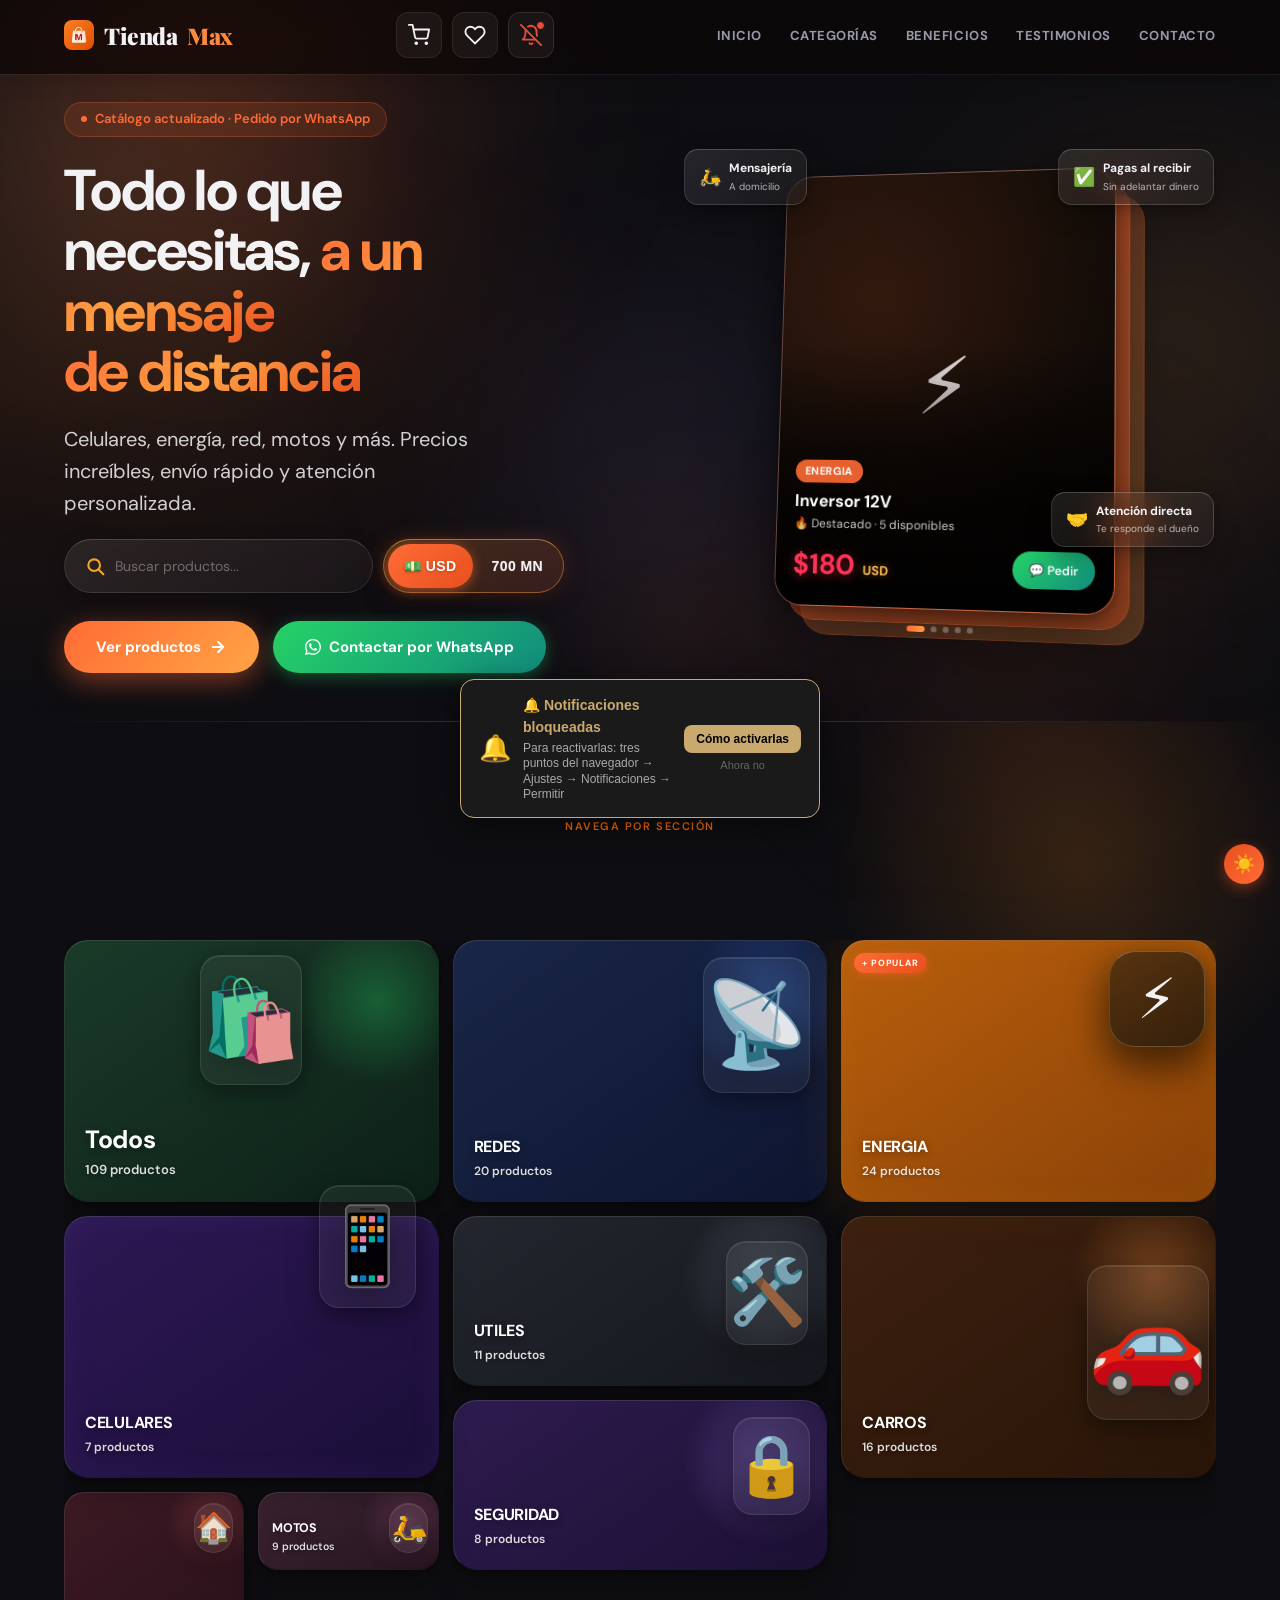
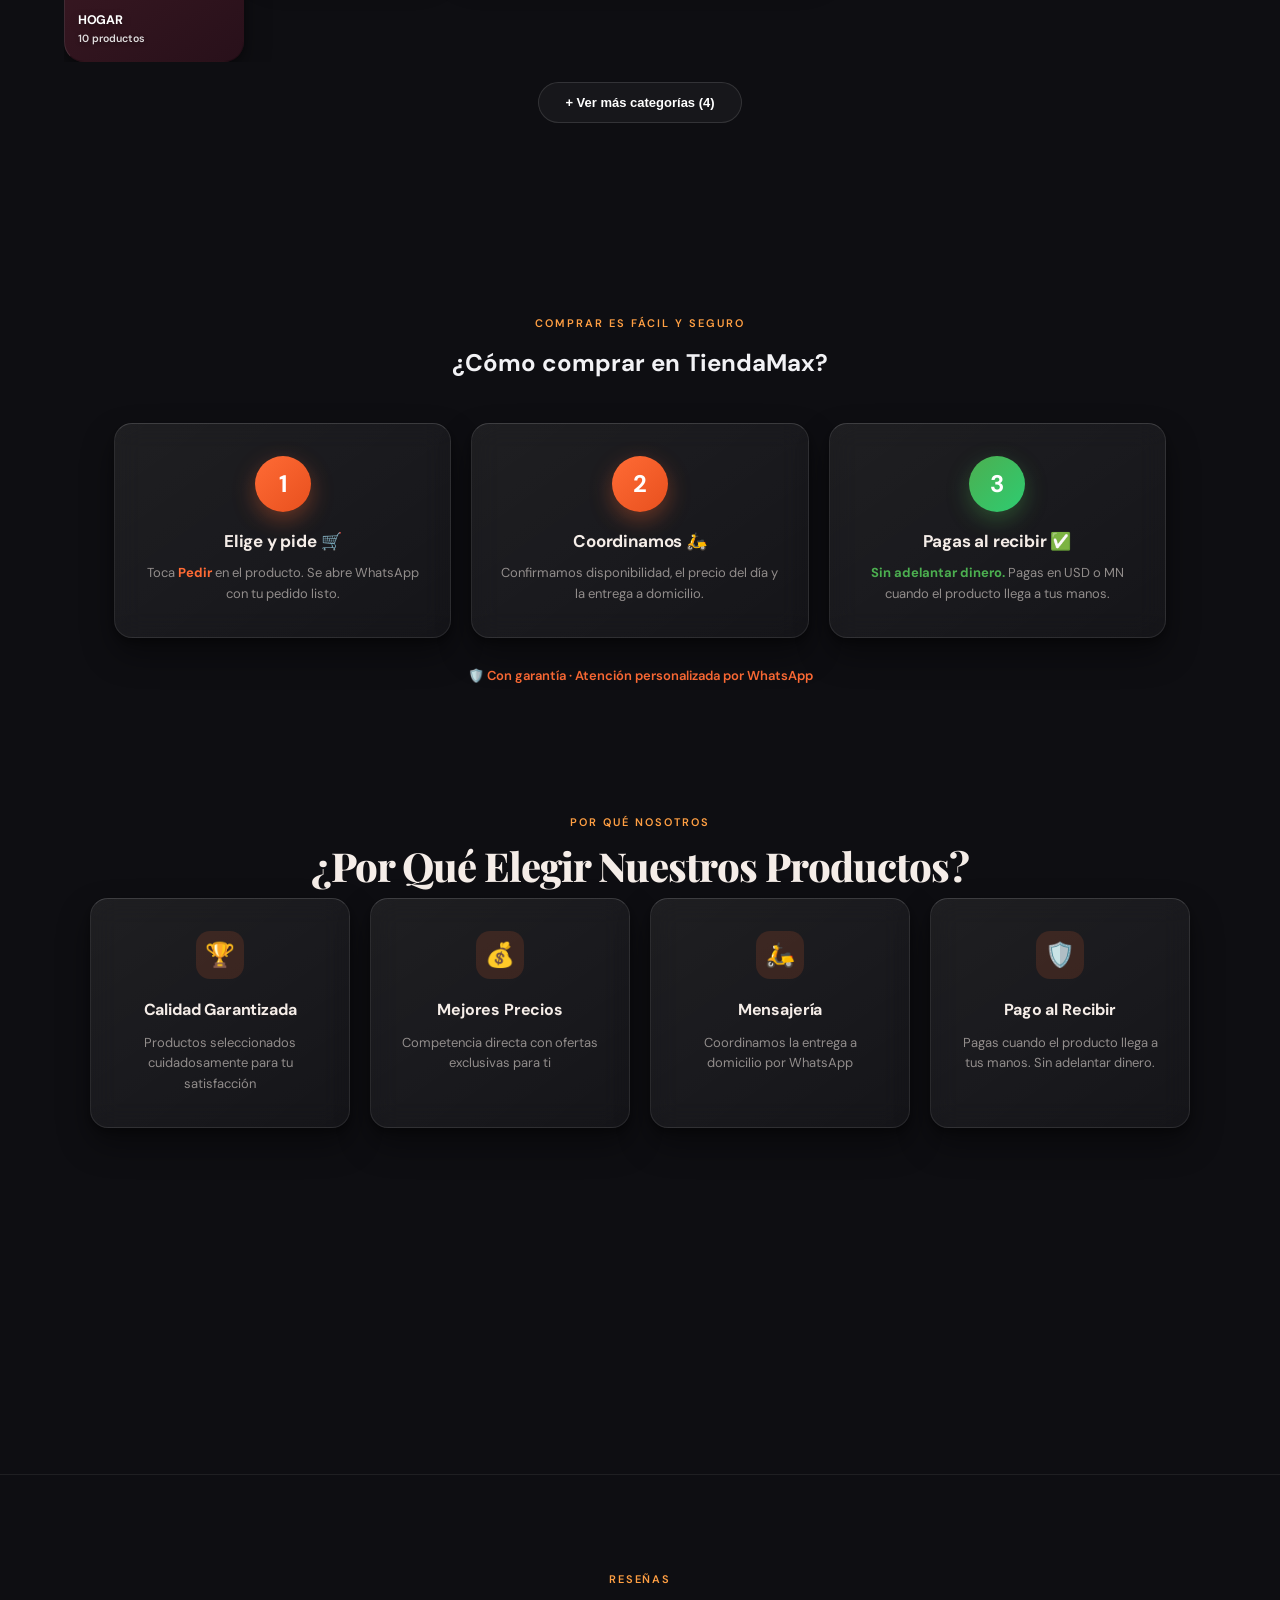
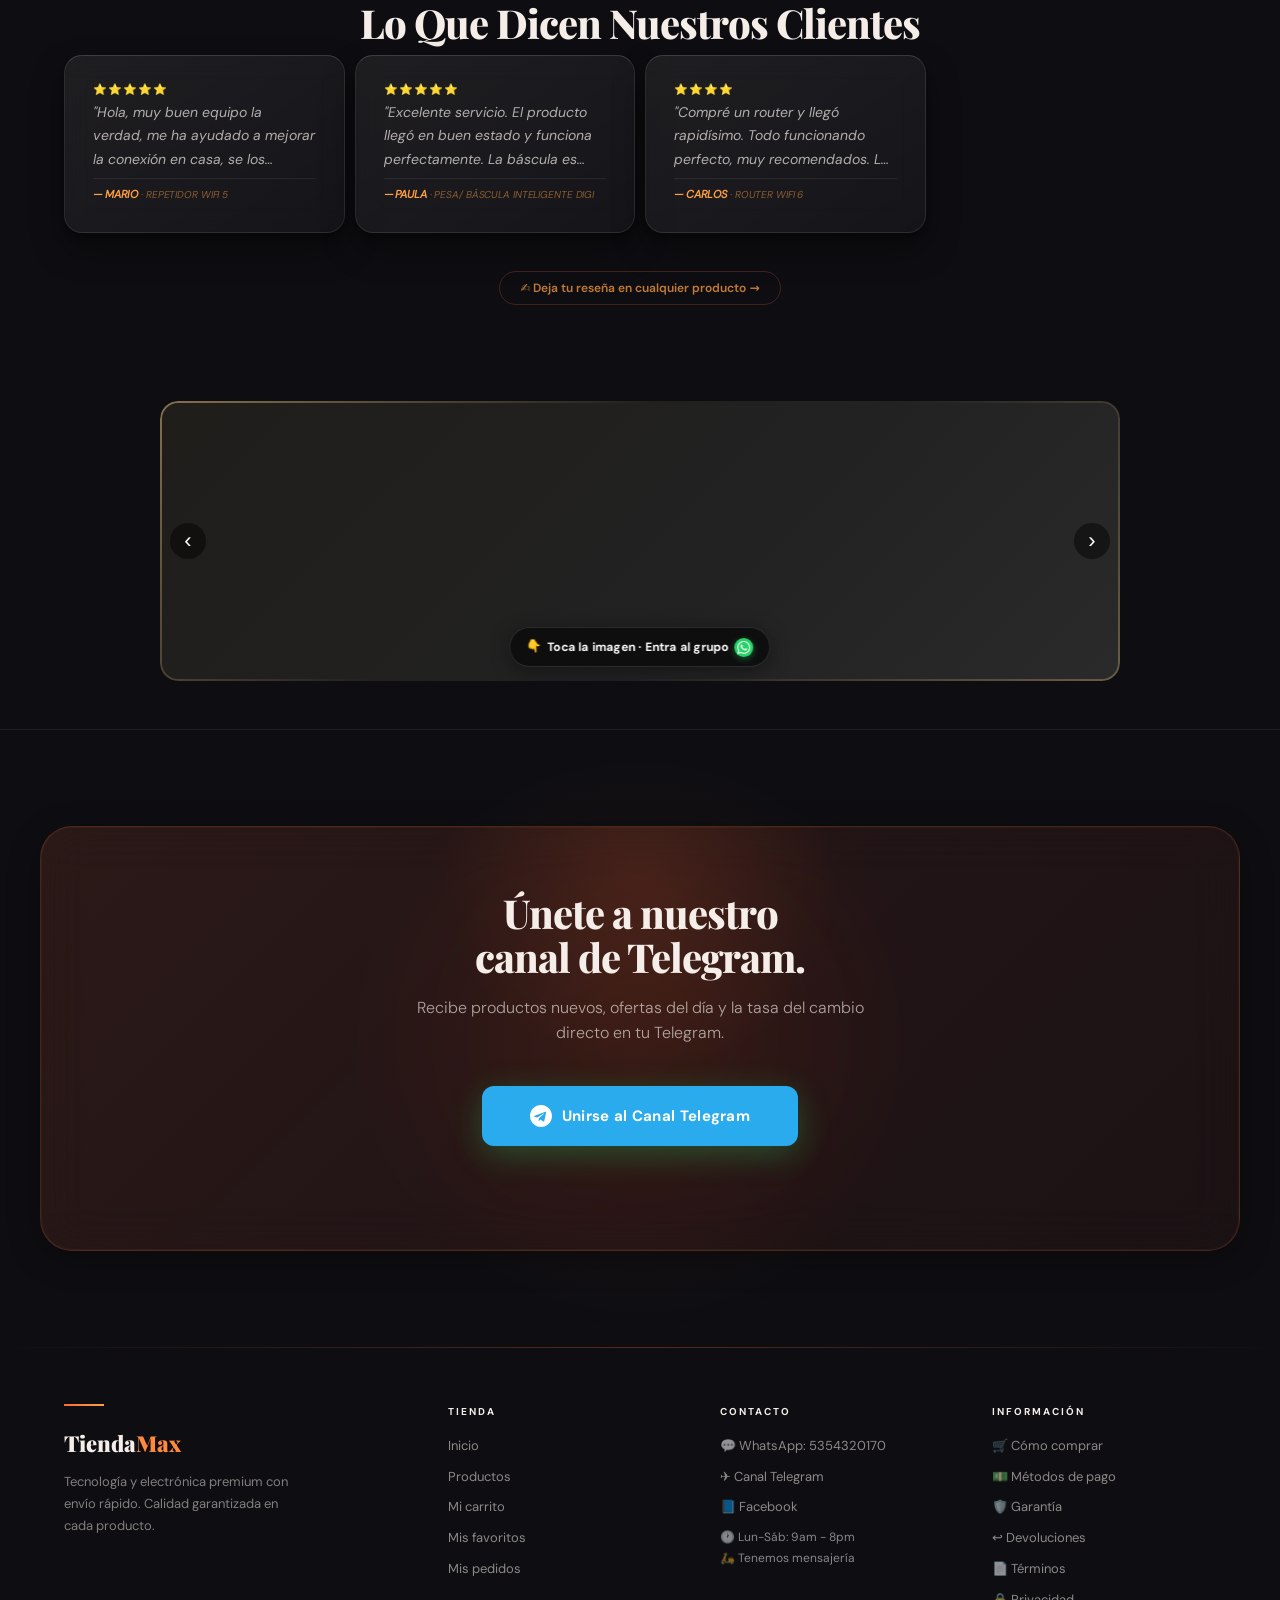
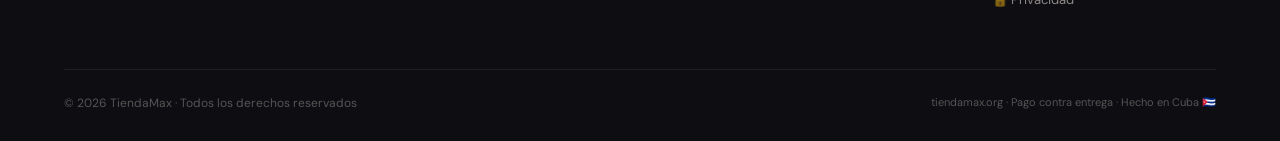
==== commit a2d7b92d: "Add files via upload" ====
--- a/index.html
+++ b/index.html
@@ -253,7 +253,7 @@
 
 
 
-    <link rel="stylesheet" href="css/bundle.css?v=85ec8ec1">
+    <link rel="stylesheet" href="css/bundle.css?v=317fc8fd">
 
 
 
--- a/css/bundle.css
+++ b/css/bundle.css
@@ -2239,6 +2239,112 @@
 html body.light-mode .nd-deal-section#ofertaDelDia{background:linear-gradient(135deg,rgba(255,107,53,0.06),rgba(232,80,30,0.03)) !important;border-color:rgba(232,80,30,0.2) !important}
 html body.light-mode .cta-final .container{background:linear-gradient(135deg,rgba(255,107,53,0.08),rgba(232,80,30,0.04)) !important;border-color:rgba(232,80,30,0.2) !important}
 
+/* ============================================================
+   AJUSTES MINIMALISTAS PREMIUM
+   - Más whitespace interno
+   - Botón CTA más grande y prominente
+   - Badges más sutiles (semi-transparentes)
+   - Bordes hairline más suaves
+   - Jerarquía visual más clara
+   ============================================================ */
+
+/* === Más whitespace interno en la card === */
+html body .producto-card.tm-card-premium .tm-card-body{padding:18px 20px 20px !important}
+
+/* === Badges más sutiles (semi-transparentes, no tan saturados) === */
+html body .producto-card.tm-card-premium .tm-card-badge{
+  background:rgba(0,0,0,0.55) !important;
+  backdrop-filter:blur(10px) saturate(140%) !important;
+  -webkit-backdrop-filter:blur(10px) saturate(140%) !important;
+  border:1px solid rgba(255,255,255,0.1) !important;
+  color:#fff !important;
+  font-weight:600 !important;
+  letter-spacing:0.03em !important;
+  box-shadow:0 2px 8px rgba(0,0,0,0.2) !important;
+}
+/* Solo el texto del badge tiene color, no el fondo */
+html body .producto-card.tm-card-premium .tm-badge-desc{background:rgba(0,0,0,0.55) !important;color:#ff7a7a !important}
+html body .producto-card.tm-card-premium .tm-badge-top{background:rgba(0,0,0,0.55) !important;color:#ff9d63 !important}
+html body .producto-card.tm-card-premium .tm-badge-ultima{background:rgba(0,0,0,0.55) !important;color:#ffd700 !important}
+html body .producto-card.tm-card-premium .tm-badge-nuevo{background:rgba(0,0,0,0.55) !important;color:#6ddc6d !important}
+html body .producto-card.tm-card-premium .tm-badge-agotado{background:rgba(0,0,0,0.7) !important;color:rgba(255,255,255,0.6) !important}
+html body .producto-card.tm-card-premium .tm-badge-oferta{background:rgba(0,0,0,0.55) !important;color:#ff9d63 !important}
+
+/* === Botón CTA más grande y prominente === */
+html body .producto-card.tm-card-premium .btn-pedir-card.tm-card-cta{
+  width:calc(100% - 40px) !important;
+  margin:14px 20px 16px !important;
+  padding:14px 16px !important;
+  font-size:14px !important;
+  font-weight:800 !important;
+  letter-spacing:0.04em !important;
+  text-transform:uppercase !important;
+  border-radius:12px !important;
+  min-height:48px !important;
+  display:flex !important;
+  align-items:center !important;
+  justify-content:center !important;
+  gap:8px !important;
+}
+html body .producto-card.tm-card-premium .btn-pedir-card.tm-card-cta svg{width:16px !important;height:16px !important}
+
+/* === Bordes hairline más suaves === */
+html body .producto-card.tm-card-premium{
+  border:1px solid rgba(255,255,255,0.05) !important;
+  border-top-color:rgba(255,255,255,0.1) !important;
+}
+
+/* === Más respiro entre elementos internos === */
+html body .producto-card.tm-card-premium h3{margin-bottom:8px !important;letter-spacing:-0.01em !important}
+html body .producto-card.tm-card-premium .producto-description{margin-bottom:14px !important}
+html body .producto-card.tm-card-premium .tm-card-precio{margin-bottom:12px !important}
+html body .producto-card.tm-card-premium .tm-card-stockbar{margin-bottom:14px !important}
+html body .producto-card.tm-card-premium .tm-card-trust{margin-top:14px !important;padding-top:12px !important}
+
+/* === Imagen con borde redondeado interno sutil === */
+html body .producto-card.tm-card-premium .producto-image{
+  border-bottom-left-radius:0 !important;
+  border-bottom-right-radius:0 !important;
+}
+
+/* === Trust icons más sutiles === */
+html body .producto-card.tm-card-premium .tm-trust-icon{font-size:12px !important;opacity:0.55 !important}
+html body .producto-card.tm-card-premium .tm-trust-icon:hover{opacity:0.85 !important}
+
+/* === Spec pills más sutiles === */
+html body .producto-card.tm-card-premium .tm-card-spec{
+  background:rgba(0,0,0,0.55) !important;
+  border:1px solid rgba(255,255,255,0.08) !important;
+  font-weight:500 !important;
+  letter-spacing:0.02em !important;
+}
+
+/* === Móvil: ajustes de espaciado === */
+@media (max-width:768px){
+  html body .producto-card.tm-card-premium .tm-card-body{padding:14px 14px 14px !important}
+  html body .producto-card.tm-card-premium .btn-pedir-card.tm-card-cta{
+    width:calc(100% - 28px) !important;
+    margin:12px 14px 14px !important;
+    padding:12px 14px !important;
+    font-size:13px !important;
+    min-height:44px !important;
+  }
+  html body .producto-card.tm-card-premium h3{font-size:13px !important;margin-bottom:6px !important}
+  html body .producto-card.tm-card-premium .producto-description{margin-bottom:10px !important;font-size:11px !important}
+  html body .producto-card.tm-card-premium .tm-card-precio{margin-bottom:10px !important}
+  html body .producto-card.tm-card-premium .tm-card-stockbar{margin-bottom:10px !important}
+  html body .producto-card.tm-card-premium .tm-card-precio-mn{font-size:18px !important}
+}
+
+/* === Modo claro: badges sutiles también === */
+html body.light-mode .producto-card.tm-card-premium .tm-card-badge{background:rgba(255,255,255,0.75) !important;border:1px solid rgba(0,0,0,0.08) !important;backdrop-filter:blur(10px) !important}
+html body.light-mode .producto-card.tm-card-premium .tm-badge-desc{background:rgba(255,255,255,0.75) !important;color:#e74c3c !important}
+html body.light-mode .producto-card.tm-card-premium .tm-badge-top{background:rgba(255,255,255,0.75) !important;color:#e8501e !important}
+html body.light-mode .producto-card.tm-card-premium .tm-badge-ultima{background:rgba(255,255,255,0.75) !important;color:#c89600 !important}
+html body.light-mode .producto-card.tm-card-premium .tm-badge-nuevo{background:rgba(255,255,255,0.75) !important;color:#2ecc71 !important}
+html body.light-mode .producto-card.tm-card-premium .tm-badge-agotado{background:rgba(255,255,255,0.85) !important;color:rgba(0,0,0,0.4) !important}
+html body.light-mode .producto-card.tm-card-premium .tm-card-spec{background:rgba(255,255,255,0.75) !important;color:#1a1a1a !important;border:1px solid rgba(0,0,0,0.06) !important}
+
 /* ===== light-mode.css ===== */
 html body.light-mode{--bg:#FAF8F5 !important;--panel:#FFFFFF !important;--panel2:#F4F1EC !important;--line:rgba(0,0,0,.08) !important;--text:#1A1A1A !important;--muted:#6B6B7A !important}html body.light-mode{background:#FAF8F5 !important;color:#1A1A1A !important}html body.light-mode .header{background:rgba(255,255,255,0.85) !important;border-bottom:1px solid rgba(0,0,0,0.08) !important;backdrop-filter:blur(20px) !important;-webkit-backdrop-filter:blur(20px) !important}html body.light-mode .nav a{color:#6B6B7A !important}html body.light-mode .nav a:hover{color:#1A1A1A !important}html body.light-mode .logo,html body.light-mode .logo-premium,html body.light-mode .logo h1,html body.light-mode .logo > div,html body.light-mode .logo .logo-premium{color:#1A1A1A !important;-webkit-text-fill-color:#1A1A1A !important;background:none !important;-webkit-background-clip:border-box !important;background-clip:border-box !important}html body.light-mode .logo-premium em,html body.light-mode .logo h1 em{color:#E8501E !important;-webkit-text-fill-color:#E8501E !important;background:none !important;-webkit-background-clip:border-box !important;background-clip:border-box !important;animation:none !important}html body.light-mode .logo h1 span:not(.logo-badge){color:#E8501E !important;-webkit-text-fill-color:#E8501E !important;background:none !important;-webkit-background-clip:border-box !important;background-clip:border-box !important;animation:none !important}html body.light-mode .logo-badge{color:#FFFFFF !important;-webkit-text-fill-color:#FFFFFF !important;background:linear-gradient(135deg,#FF6B35,#E8501E) !important}html body.light-mode .mobile-menu-logo{color:#1A1A1A !important;-webkit-text-fill-color:#1A1A1A !important;background:none !important;-webkit-background-clip:border-box !important;background-clip:border-box !important}html body.light-mode .mobile-menu-logo em{color:#E8501E !important;-webkit-text-fill-color:#E8501E !important;background:none !important;-webkit-background-clip:border-box !important;background-clip:border-box !important}html body.light-mode .cart-icon-btn,html body.light-mode .heart-icon-btn,html body.light-mode .hamburger-btn{background:rgba(0,0,0,0.04) !important;border:1px solid rgba(0,0,0,0.08) !important;color:#1A1A1A !important}html body.light-mode .hamburger-btn span{background:#1A1A1A !important}html body.light-mode .theme-toggle{background:#FFFFFF !important;color:#1A1A1A !important;border:1px solid rgba(0,0,0,0.12) !important}html body.light-mode .currency-bar{background:linear-gradient(90deg,#FFFFFF,#F4F1EC) !important;border-bottom:1px solid rgba(232,80,30,0.18) !important;box-shadow:0 2px 10px rgba(0,0,0,0.06) !important}html body.light-mode .tasa-info-prefix{color:rgba(0,0,0,0.65) !important}html body.light-mode .currency-bar .currency-toggle{background:rgba(0,0,0,0.05) !important;border:1px solid rgba(232,80,30,0.15) !important}html body.light-mode .currency-bar .cur-btn{color:rgba(0,0,0,0.55) !important}html body.light-mode .currency-bar .cur-btn.active{color:#FFFFFF !important}html body.light-mode .currency-bar .tasa-info{background:rgba(232,80,30,0.08) !important;border-color:rgba(232,80,30,0.25) !important;color:#E8501E !important}html body.light-mode .hero{background:radial-gradient(ellipse 60% 50% at 0% 50%,rgba(232,80,30,.08),transparent) !important}html body.light-mode .hero .subtitle,html body.light-mode .hero .description{color:#6B6B7A !important}html body.light-mode .hero-content h1,html body.light-mode .hero-content h2{color:#1A1A1A !important}html body.light-mode .hero-content h1 span,html body.light-mode .hero-content h2 span{color:#E8501E !important;-webkit-text-fill-color:#E8501E !important}html body.light-mode .hero-divider{background:linear-gradient(90deg,transparent,rgba(232,80,30,.4),transparent) !important}html body.light-mode .hsb-wrap{background:#FAF8F5 !important}html body.light-mode .hsb-pill{background:#FFFFFF !important;border:1px solid rgba(0,0,0,0.1) !important;box-shadow:0 2px 8px rgba(0,0,0,0.04) !important}html body.light-mode .hsb-input{color:#1A1A1A !important;background:transparent !important}html body.light-mode .hsb-input::placeholder{color:#999 !important}html body.light-mode .hsb-panel{background:#FFFFFF !important;border-color:rgba(0,0,0,0.1) !important;box-shadow:0 8px 24px rgba(0,0,0,0.08) !important}html body.light-mode .hsb-sug-item:hover{background:rgba(232,80,30,0.06) !important}html body.light-mode .hsb-sug-name{color:#1A1A1A !important}html body.light-mode .hsb-sug-price{color:#E8501E !important}html body.light-mode .hsb-sug-empty{color:#6B6B7A !important}html body.light-mode .categorias-home{background:#FAF8F5 !important}html body.light-mode .categorias-home .section-title{color:#1A1A1A !important}html body.light-mode .categorias-home .section-subtitle{color:#6B6B7A !important}html body.light-mode .section-eyebrow,html body.light-mode .categorias-home .section-eyebrow{color:#E8501E !important}html body.light-mode .categoria-card{background:rgba(255,255,255,0.92) !important;border:1px solid rgba(0,0,0,0.08) !important;border-top:2px solid #C9A96E !important;box-shadow:0 4px 14px rgba(0,0,0,0.05) !important}html body.light-mode .categoria-card:hover{border-color:rgba(232,80,30,0.35) !important;box-shadow:0 12px 30px rgba(232,80,30,0.12) !important}html body.light-mode .categoria-card .cat-icon{background:rgba(232,80,30,0.06) !important;border:1px solid rgba(232,80,30,0.12) !important;box-shadow:0 4px 12px rgba(0,0,0,0.04) !important}html body.light-mode .categoria-card:hover .cat-icon{background:rgba(232,80,30,0.12) !important;box-shadow:0 8px 20px rgba(232,80,30,0.18) !important}html body.light-mode .categoria-card .cat-name{color:#1A1A1A !important}html body.light-mode .categoria-card .cat-count{color:#6B6B7A !important}html body.light-mode .skeleton-card{background:rgba(0,0,0,0.04) !important}html body.light-mode .productos-categoria,html body.light-mode .mas-vendidos{background:#FAF8F5 !important}html body.light-mode .categoria-header h2,html body.light-mode .section-header h2,html body.light-mode .mas-vendidos h2{color:#1A1A1A !important}html body.light-mode .section-header p,html body.light-mode .mas-vendidos p{color:#6B6B7A !important}html body.light-mode .categoria-stats{color:#6B6B7A !important}html body.light-mode .btn-volver{background:#FFFFFF !important;color:#1A1A1A !important;border:1px solid rgba(0,0,0,0.1) !important}html body.light-mode .btn-volver:hover{background:#F4F1EC !important}html body.light-mode .subcategoria-tab{background:#FFFFFF !important;color:#6B6B7A !important;border:1px solid rgba(0,0,0,0.08) !important}html body.light-mode .subcategoria-tab:hover{background:#F4F1EC !important;color:#1A1A1A !important}html body.light-mode .subcategoria-tab.active{background:linear-gradient(135deg,#FF6B35,#E8501E) !important;color:#FFFFFF !important;border-color:transparent !important}html body.light-mode .subcategoria-tabs{border-bottom-color:rgba(0,0,0,0.06) !important}html body.light-mode .categoria-btn{background:#FFFFFF !important;color:#6B6B7A !important;border:1px solid rgba(0,0,0,0.08) !important}html body.light-mode .categoria-btn.active{background:linear-gradient(135deg,#FF6B35,#E8501E) !important;color:#FFFFFF !important}html body.light-mode .producto-card{background:#FFFFFF !important;border:1px solid rgba(0,0,0,0.08) !important;box-shadow:0 4px 14px rgba(0,0,0,0.05) !important}html body.light-mode .producto-card:hover{border-color:rgba(232,80,30,0.3) !important;box-shadow:0 16px 36px rgba(0,0,0,0.12),0 0 0 1px rgba(232,80,30,0.1) !important}html body.light-mode .producto-image{background:radial-gradient(circle at 25% 30%,rgba(232,80,30,.08),transparent 40%),linear-gradient(180deg,#FAFAFA 0%,#F0EDE8 100%) !important;border-bottom:1px solid rgba(0,0,0,0.06) !important}html body.light-mode .producto-image img{mix-blend-mode:normal !important;opacity:1 !important;transition:.3s !important}html body.light-mode .producto-card:hover .producto-image img{mix-blend-mode:normal !important;opacity:1 !important}html body.light-mode .producto-card h3{color:#1A1A1A !important}html body.light-mode .producto-description{color:#6B6B7A !important}html body.light-mode .precio-actual{color:#E8501E !important;-webkit-text-fill-color:#E8501E !important}html body.light-mode .precio-tachado,html body.light-mode .precio-original{color:#999 !important}html body.light-mode .stock,html body.light-mode .stock-count{color:#6B6B7A !important}html body.light-mode .stock-count span{color:#6B6B7A !important}html body.light-mode .stock-bar{background:rgba(0,0,0,0.06) !important}html body.light-mode .beneficios{background:#F4F1EC !important}html body.light-mode .beneficios h2{color:#1A1A1A !important}html body.light-mode .beneficio-card{background:#FFFFFF !important;border:1px solid rgba(0,0,0,0.06) !important;box-shadow:0 4px 12px rgba(0,0,0,0.04) !important}html body.light-mode .beneficio-card h3{color:#1A1A1A !important}html body.light-mode .beneficio-card p{color:#6B6B7A !important}html body.light-mode .testimonios{background:#FAF8F5 !important}html body.light-mode .testimonios h2{color:#1A1A1A !important}html body.light-mode .testimonio-card{background:#FFF4ED !important;border:1px solid rgba(232,80,30,0.15) !important;box-shadow:0 4px 12px rgba(232,80,30,0.06) !important;color:#1A1A1A !important}html body.light-mode .testimonio-card p{color:#4A4A4A !important}html body.light-mode .testimonio-card .autor{color:#6B6B7A !important}html body.light-mode .prueba-social-strip{background:#F4F1EC !important}html body.light-mode .prueba-num{color:#1A1A1A !important}html body.light-mode .prueba-label{color:#6B6B7A !important}html body.light-mode .prueba-sep,html body.light-mode .mini-review-item{color:#999 !important}html body.light-mode .cta-final{background:transparent !important;color:#1A1A1A !important}html body.light-mode .cta-final .container{background:linear-gradient(145deg,#FFF4ED 0%,#FFE8D6 100%) !important;border:1px solid rgba(232,80,30,0.18) !important;border-radius:32px !important;padding-top:60px !important;padding-bottom:60px !important;box-shadow:0 8px 32px rgba(232,80,30,0.10) !important;position:relative !important;overflow:hidden !important}html body.light-mode .cta-final h2,html body.light-mode .cta-final p{color:#1A1A1A !important}html body.light-mode .mobile-menu-overlay{background:rgba(255,255,255,0.98) !important;color:#1A1A1A !important}html body.light-mode .mobile-menu-overlay a,html body.light-mode .mobile-menu-overlay .nav-mobile-link{color:#1A1A1A !important;background:rgba(0,0,0,0.03) !important;border:1px solid rgba(0,0,0,0.08) !important}html body.light-mode .mobile-menu-logo{color:#1A1A1A !important}html body.light-mode .mobile-menu-close{color:#1A1A1A !important}html body.light-mode .modal-content,html body.light-mode #productDetailModal .modal-content{background:#FFFFFF !important;color:#1A1A1A !important}html body.light-mode .modal-header{background:#F4F1EC !important}html body.light-mode .modal-header h2,html body.light-mode .modal-header h3{color:#1A1A1A !important}html body.light-mode .close-btn{color:#1A1A1A !important}html body.light-mode .detail-description-section h3,html body.light-mode .detail-resenas-section h3{color:#1A1A1A !important}html body.light-mode .detail-description-text{color:#4A4A4A !important}html body.light-mode .resena-item{background:#FFF4ED !important;border:1px solid rgba(232,80,30,0.15) !important}html body.light-mode .resena-autor{color:#1A1A1A !important}html body.light-mode .resena-texto{color:#4A4A4A !important}html body.light-mode .resena-fecha{color:#999 !important}html body.light-mode .carrito-drawer{background:#FFFFFF !important;color:#1A1A1A !important}html body.light-mode .carrito-header{background:#F4F1EC !important;border-bottom:1px solid rgba(0,0,0,0.08) !important}html body.light-mode .carrito-item{background:#FFFFFF !important;border-bottom:1px solid rgba(0,0,0,0.06) !important}html body.light-mode .carrito-item-name{color:#1A1A1A !important}html body.light-mode .carrito-item-price{color:#E8501E !important}html body.light-mode .carrito-footer{background:#F4F1EC !important;border-top:1px solid rgba(0,0,0,0.08) !important}html body.light-mode #vistaMeGusta,html body.light-mode #vistaPedidos{background:#FAF8F5 !important}html body.light-mode #vistaMeGusta .producto-card,html body.light-mode #vistaPedidos .producto-card,html body.light-mode #meGustaGrid .producto-card{background:#FFFFFF !important}html body.light-mode #meGustaGrid .producto-card h3{color:#1A1A1A !important}html body.light-mode #meGustaGrid .producto-card .precio-actual{color:#E8501E !important}html body.light-mode #meGustaGrid .producto-card .producto-description{color:#6B6B7A !important}html body.light-mode{color:#1A1A1A !important}html body.light-mode .footer,html body.light-mode footer{background:#1A1A1A !important;color:#FFFFFF !important}html body:not(.light-mode) .logo,html body:not(.light-mode) .logo-premium,html body:not(.light-mode) .logo h1{color:#f2f2f5 !important;-webkit-text-fill-color:#f2f2f5 !important}html body:not(.light-mode) .mobile-menu-logo{color:#f2f2f5 !important;-webkit-text-fill-color:#f2f2f5 !important}html body .logo-badge{color:#FFFFFF !important;-webkit-text-fill-color:#FFFFFF !important}html body.light-mode .badge{background:rgba(232,80,30,0.12) !important;border:1px solid rgba(232,80,30,0.3) !important;color:#E8501E !important}html body.light-mode .badge-vendido{background:rgba(232,80,30,0.12) !important;border:1px solid rgba(232,80,30,0.3) !important;color:#E8501E !important}html body.light-mode .badge-agotado{background:rgba(231,76,60,0.12) !important;border:1px solid rgba(231,76,60,0.3) !important;color:#c0392b !important}html body.light-mode .badge-nuevo{background:linear-gradient(135deg,#27ae60,#2ecc71) !important;color:white !important}html body.light-mode .badge-oferta-dia{background:linear-gradient(135deg,#FF6B35,#E8501E) !important;color:white !important}html body.light-mode .badge-stock-urgente{background:linear-gradient(135deg,#e74c3c,#c0392b) !important;color:white !important}html body.light-mode .badge-vistas-pub{background:rgba(0,0,0,0.5) !important;color:white !important}html body.light-mode .detail-modal-content,html body.light-mode .detail-body{background:#FFFFFF !important;color:#1A1A1A !important}html body.light-mode .detail-image-wrap{background:linear-gradient(180deg,#FAFAFA,#F0EDE8) !important}html body.light-mode .detail-grid{background:transparent !important}html body.light-mode .detail-category{color:#6B6B7A !important;background:rgba(0,0,0,0.04) !important}html body.light-mode .detail-price-main{color:#E8501E !important;-webkit-text-fill-color:#E8501E !important}html body.light-mode .detail-share-btn{background:#F4F1EC !important;color:#1A1A1A !important;border:1px solid rgba(0,0,0,0.08) !important}html body.light-mode .detail-share-btn:hover{background:#E8E5E0 !important}html body.light-mode .detail-resena-add-btn{background:linear-gradient(135deg,#FF6B35,#E8501E) !important;color:white !important}html body.light-mode .rel-card{background:#FFFFFF !important;border:1px solid rgba(0,0,0,0.08) !important}html body.light-mode .rel-card-name{color:#1A1A1A !important}html body.light-mode .rel-card-price{color:#E8501E !important}html body.light-mode .cs-card{background:#F4F1EC !important;border:1px solid rgba(0,0,0,0.06) !important}html body.light-mode .cs-card-nombre{color:#1A1A1A !important}html body.light-mode .cs-card-precio{color:#E8501E !important}html body.light-mode .cs-card-btn{background:linear-gradient(135deg,#FF6B35,#E8501E) !important;color:white !important}html body.light-mode .carrito-similares-titulo{color:#1A1A1A !important}html body.light-mode .carrito-total-val{color:#E8501E !important}html body.light-mode .carrito-qty-btn{background:#F4F1EC !important;color:#1A1A1A !important;border:1px solid rgba(0,0,0,0.1) !important}html body.light-mode .cart-count{background:#E8501E !important;color:white !important}html body.light-mode .btn-primary,html body.light-mode .btn.btn-primary{background:linear-gradient(135deg,#FF6B35,#E8501E) !important;color:white !important;border:none !important}html body.light-mode .btn-secondary,html body.light-mode .btn.btn-secondary{background:#25d366 !important;color:white !important;border:none !important}html body.light-mode .btn-pedir-card,html body.light-mode .btn-pedir-whatsapp{background:linear-gradient(135deg,var(--orange,#FF6B35),var(--orange2,#e85d28)) !important;color:white !important;border:none !important}html body.light-mode .btn-seguir-viendo{background:#F4F1EC !important;color:#1A1A1A !important;border:1px solid rgba(0,0,0,0.1) !important}html body.light-mode .btn-cta-mejorado,html body.light-mode .btn-publicar-grande{background:linear-gradient(135deg,#FF6B35,#E8501E) !important;color:white !important}html body.light-mode .countdown-block{background:#1A1A1A !important;color:#FFFFFF !important}html body.light-mode .producto-countdown{background:rgba(232,80,30,0.08) !important;border:1px solid rgba(232,80,30,0.2) !important}html body.light-mode .pedido-card{background:#FFFFFF !important;border:1px solid rgba(0,0,0,0.08) !important;color:#1A1A1A !important}html body.light-mode .pedido-total{color:#E8501E !important}html body.light-mode .pedido-btn-repetir{background:linear-gradient(135deg,#FF6B35,#E8501E) !important;color:white !important}html body.light-mode .form-group label{color:#1A1A1A !important}html body.light-mode .form-group input,html body.light-mode .form-group textarea,html body.light-mode .form-group select{background:#FFFFFF !important;color:#1A1A1A !important;border:1px solid rgba(0,0,0,0.15) !important}html body.light-mode .form-resena,html body.light-mode .resena-input,html body.light-mode .resena-textarea{background:#FFFFFF !important;color:#1A1A1A !important;border:1px solid rgba(0,0,0,0.15) !important}html body.light-mode .resena-textarea::placeholder,html body.light-mode .resena-input::placeholder{color:#999 !important}html body.light-mode .resenas-vacio{color:#6B6B7A !important}html body.light-mode .precio{color:#1A1A1A !important}html body.light-mode .stock-bar-fill{background:linear-gradient(90deg,#FF6B35,#E8501E) !important}html body.light-mode .tm-toast{background:rgba(255,255,255,0.98) !important;color:#1A1A1A !important;border:1px solid rgba(0,0,0,0.1) !important;box-shadow:0 8px 24px rgba(0,0,0,0.15) !important}html body.light-mode .whatsapp-btn,html body.light-mode .whatsapp-group-btn{background:#25d366 !important;color:white !important}html body.light-mode .recientes-section{background:#FAF8F5 !important}html body.light-mode .recientes-section h2{color:#1A1A1A !important}html body.light-mode .recientes-section .section-header p{color:#6B6B7A !important}html body.light-mode .rec-card{background:#FFFFFF !important;border:1px solid rgba(0,0,0,0.08) !important;box-shadow:0 2px 8px rgba(0,0,0,0.04) !important}html body.light-mode .rec-card-nombre{color:#1A1A1A !important}html body.light-mode .rec-card-precio{color:#E8501E !important}
 html body.light-mode .badge-vendido{background:linear-gradient(135deg,#FF6B35,#E8501E)!important;border:none!important;color:#FFFFFF!important;box-shadow:0 3px 10px rgba(232,80,30,.35)!important;text-shadow:0 1px 2px rgba(0,0,0,.25)!important}
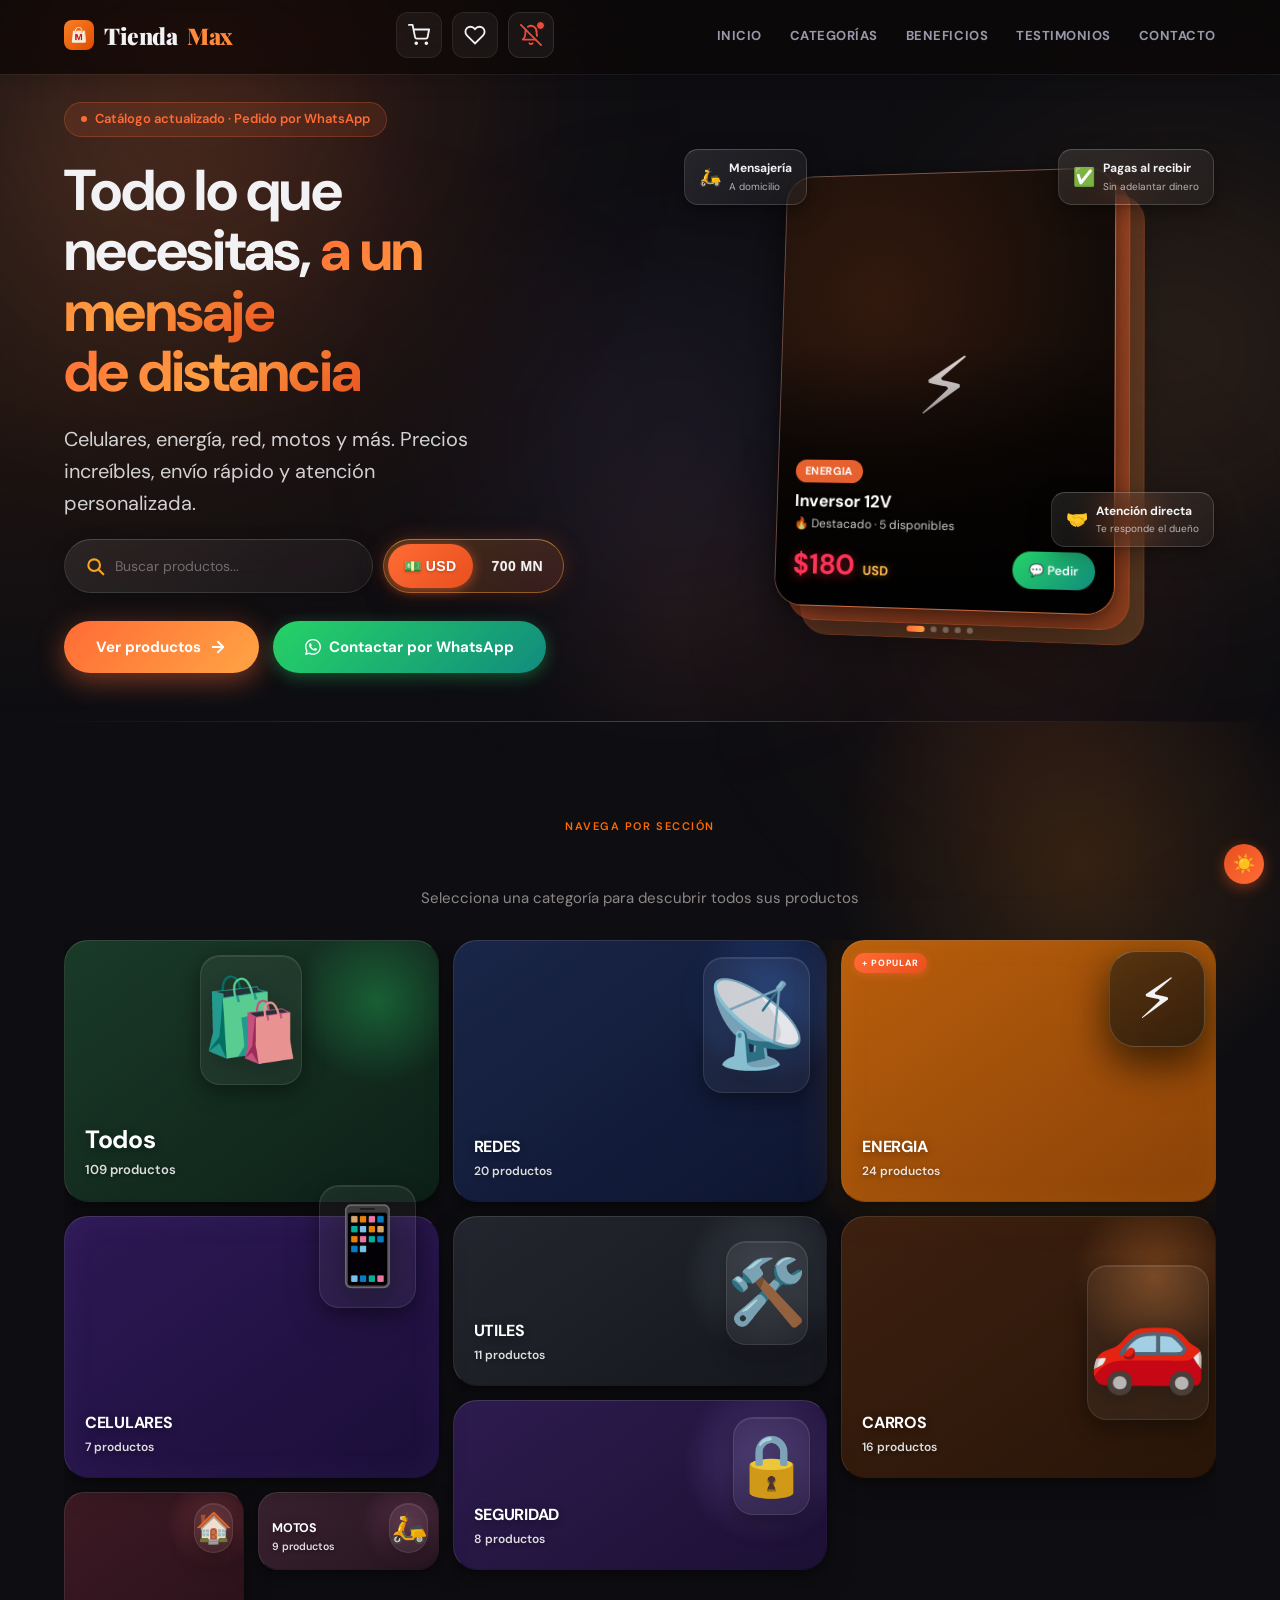
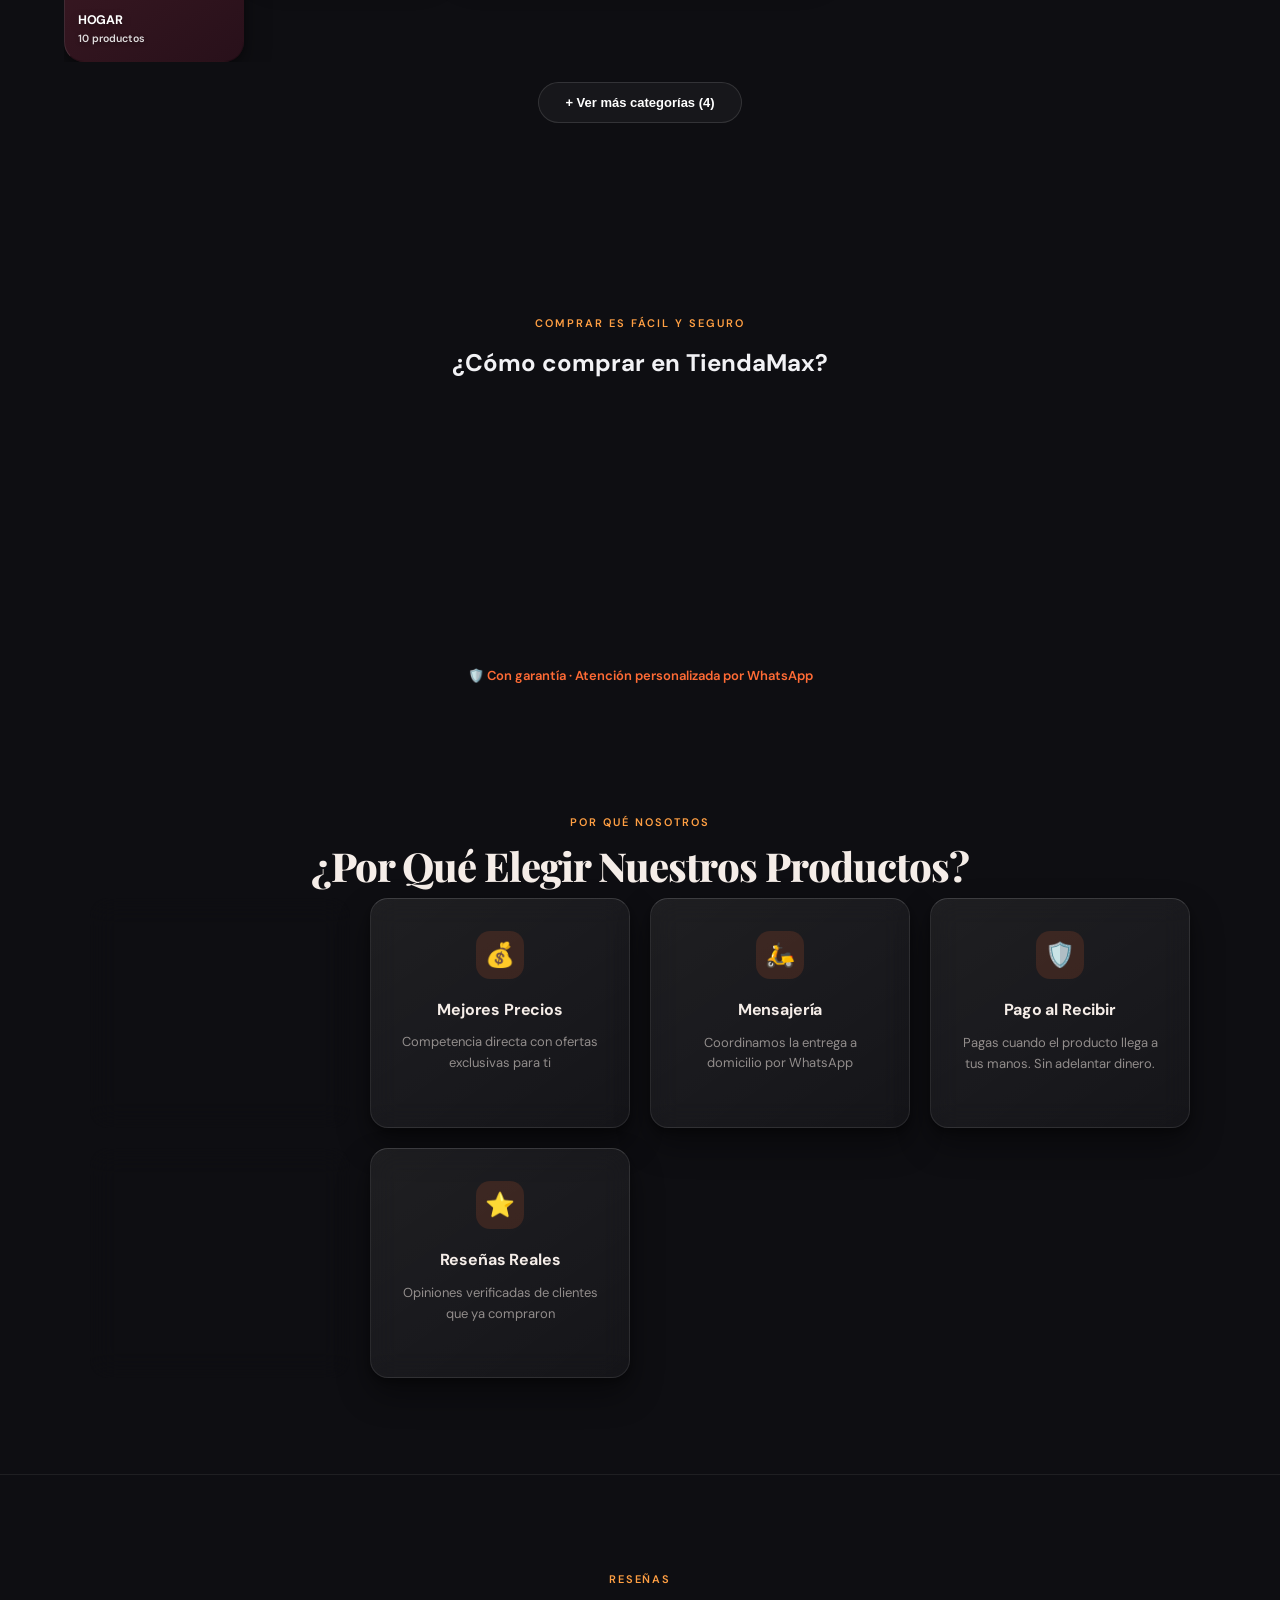
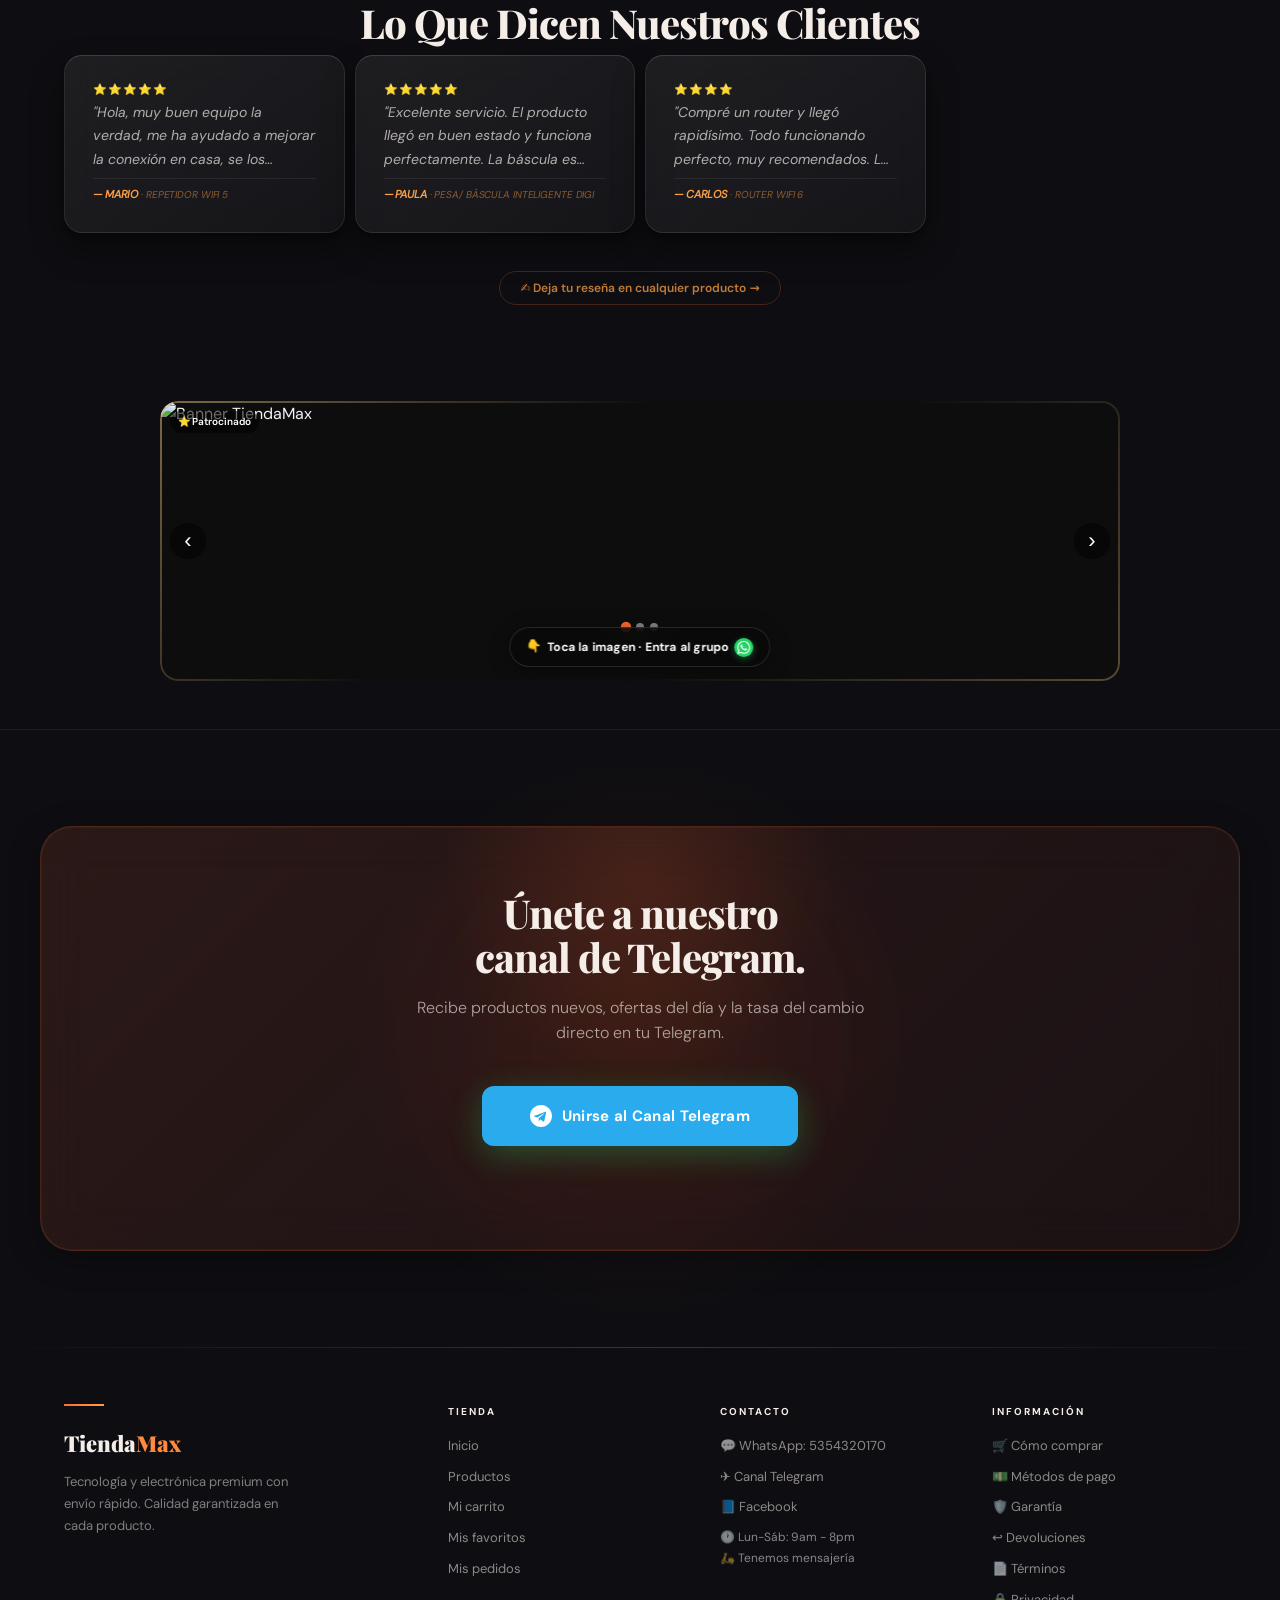
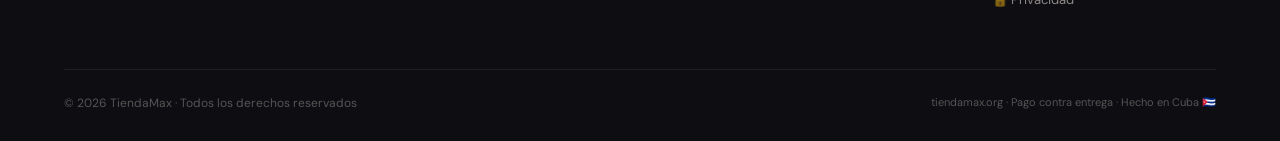
==== commit 4d98669c: "Add files via upload" ====
--- a/index.html
+++ b/index.html
@@ -253,7 +253,7 @@
 
 
 
-    <link rel="stylesheet" href="css/bundle.css?v=317fc8fd">
+    <link rel="stylesheet" href="css/bundle.css?v=44a300b7">
 
 
 
@@ -1390,7 +1390,7 @@
     <script src="js/src/tm-product.js?v=8c3e67f4" defer></script>
     <script src="js/src/tm-catalog.js?v=d84705d0" defer></script>
     <script src="js/src/tm-init.js?v=e23255ae" defer></script>
-    <script src="js/src/tm-ui.js?v=88769b2c" defer></script>
+    <script src="js/src/tm-ui.js?v=42276938" defer></script>
     <script src="js/src/tm-toast.js?v=1f125e1c" defer></script>
     <script src="js/src/tm-iife.js?v=1fd13d7f" defer></script>
     <script src="js/src/tm-patches.js?v=df035163" defer></script>
--- a/css/bundle.css
+++ b/css/bundle.css
@@ -2345,6 +2345,302 @@
 html body.light-mode .producto-card.tm-card-premium .tm-badge-agotado{background:rgba(255,255,255,0.85) !important;color:rgba(0,0,0,0.4) !important}
 html body.light-mode .producto-card.tm-card-premium .tm-card-spec{background:rgba(255,255,255,0.75) !important;color:#1a1a1a !important;border:1px solid rgba(0,0,0,0.06) !important}
 
+/* ============================================================
+   ESTILO PROFILE CARD — imagen circular + botón outline
+   Inspirado en cards de perfil premium (Sophie Bennett style)
+   ============================================================ */
+
+/* === Card con bordes MUY redondeados === */
+html body .producto-card.tm-card-premium{
+  border-radius:24px !important;
+  padding:20px !important;
+  display:flex !important;
+  flex-direction:column !important;
+  align-items:center !important;
+  text-align:center !important;
+}
+
+/* === Imagen del producto CIRCULAR (estilo foto de perfil) === */
+html body .producto-card.tm-card-premium .producto-image{
+  width:140px !important;
+  height:140px !important;
+  border-radius:50% !important;
+  aspect-ratio:unset !important;
+  margin:8px auto 16px !important;
+  overflow:hidden !important;
+  border:3px solid rgba(255,255,255,0.08) !important;
+  box-shadow:0 8px 24px rgba(0,0,0,0.3), 0 0 0 1px rgba(255,107,53,0.1) inset !important;
+  position:relative !important;
+  flex-shrink:0 !important;
+}
+html body .producto-card.tm-card-premium .producto-image img{
+  width:100% !important;
+  height:100% !important;
+  object-fit:cover !important;
+  transition:transform 0.7s cubic-bezier(0.16,1,0.3,1) !important;
+}
+html body .producto-card.tm-card-premium:hover .producto-image img{
+  transform:scale(1.1) !important;
+}
+
+/* === Badges reposicionados (arriba derecha de la imagen circular) === */
+html body .producto-card.tm-card-premium .tm-card-badges{
+  top:14px !important;
+  left:auto !important;
+  right:14px !important;
+  flex-direction:row !important;
+  flex-wrap:wrap !important;
+  justify-content:flex-end !important;
+  max-width:calc(100% - 28px) !important;
+}
+
+/* === Botón me gusta reposicionado (arriba izquierda) === */
+html body .producto-card.tm-card-premium .me-gusta-btn{
+  top:14px !important;
+  left:14px !important;
+  right:auto !important;
+  width:32px !important;
+  height:32px !important;
+}
+
+/* === Spec pills: ocultas en este estilo (limpiamos) === */
+html body .producto-card.tm-card-premium .tm-card-specs{display:none !important}
+
+/* === Body centrado === */
+html body .producto-card.tm-card-premium .tm-card-body{
+  padding:0 !important;
+  text-align:center !important;
+  width:100% !important;
+  display:flex !important;
+  flex-direction:column !important;
+  align-items:center !important;
+}
+html body .producto-card.tm-card-premium .tm-card-cat{
+  text-align:center !important;
+  margin-bottom:6px !important;
+}
+html body .producto-card.tm-card-premium h3{
+  text-align:center !important;
+  font-size:15px !important;
+  line-height:1.3 !important;
+  margin-bottom:6px !important;
+  -webkit-line-clamp:2 !important;
+}
+html body .producto-card.tm-card-premium .producto-description{
+  text-align:center !important;
+  font-size:12px !important;
+  margin-bottom:12px !important;
+  -webkit-line-clamp:2 !important;
+}
+
+/* === Precio centrado === */
+html body .producto-card.tm-card-premium .tm-card-precio{
+  text-align:center !important;
+  margin-bottom:10px !important;
+}
+html body .producto-card.tm-card-premium .tm-card-precio-mn{
+  font-size:22px !important;
+  justify-content:center !important;
+  display:flex !important;
+  align-items:baseline !important;
+  gap:4px !important;
+}
+html body .producto-card.tm-card-premium .tm-card-precio-usd{
+  justify-content:center !important;
+  margin-top:2px !important;
+}
+
+/* === Stock bar reemplazado por stats sutiles (estilo followers) === */
+html body .producto-card.tm-card-premium .tm-card-stockbar{display:none !important}
+html body .producto-card.tm-card-premium .tm-card-stats{
+  display:flex !important;
+  justify-content:center !important;
+  gap:16px !important;
+  margin:8px 0 14px !important;
+  font-size:11px !important;
+  color:rgba(245,245,247,0.5) !important;
+}
+html body .producto-card.tm-card-premium .tm-card-stats .tm-stat{
+  display:flex !important;
+  align-items:center !important;
+  gap:4px !important;
+}
+html body .producto-card.tm-card-premium .tm-card-stats .tm-stat-icon{font-size:13px !important}
+
+/* === Trust icons centrados y sutiles === */
+html body .producto-card.tm-card-premium .tm-card-trust{
+  justify-content:center !important;
+  border-top:1px solid rgba(255,255,255,0.05) !important;
+  padding-top:12px !important;
+  margin-top:auto !important;
+  margin-bottom:12px !important;
+}
+
+/* === Botón "Pedir +" estilo Follow (outline, no lleno) === */
+html body .producto-card.tm-card-premium .btn-pedir-card.tm-card-cta{
+  background:transparent !important;
+  color:#FF6B35 !important;
+  border:1.5px solid rgba(255,107,53,0.4) !important;
+  border-radius:14px !important;
+  padding:12px 20px !important;
+  font-size:13px !important;
+  font-weight:700 !important;
+  letter-spacing:0.03em !important;
+  text-transform:none !important;
+  box-shadow:none !important;
+  width:100% !important;
+  margin:0 !important;
+  min-height:44px !important;
+  display:flex !important;
+  align-items:center !important;
+  justify-content:center !important;
+  gap:6px !important;
+  transition:all 0.25s cubic-bezier(0.16,1,0.3,1) !important;
+}
+html body .producto-card.tm-card-premium .btn-pedir-card.tm-card-cta::before{display:none !important}
+html body .producto-card.tm-card-premium .btn-pedir-card.tm-card-cta:hover{
+  background:rgba(255,107,53,0.1) !important;
+  border-color:#FF6B35 !important;
+  transform:translateY(-1px) !important;
+  box-shadow:0 4px 14px rgba(255,107,53,0.2) !important;
+}
+html body .producto-card.tm-card-premium .btn-pedir-card.tm-card-cta:active{transform:scale(0.97) !important}
+html body .producto-card.tm-card-premium .btn-pedir-card.tm-card-cta svg{display:none !important}
+/* Agregar icono + antes del texto */
+html body .producto-card.tm-card-premium .btn-pedir-card.tm-card-cta .btn-pedir-wa-icon-sm{
+  display:inline-flex !important;
+  align-items:center !important;
+  justify-content:center !important;
+  width:16px !important;
+  height:16px !important;
+  border-radius:50% !important;
+  background:#FF6B35 !important;
+  color:#fff !important;
+  font-size:14px !important;
+  font-weight:900 !important;
+  line-height:1 !important;
+  flex-shrink:0 !important;
+}
+html body .producto-card.tm-card-premium .btn-pedir-card.tm-card-cta .btn-pedir-wa-icon-sm::before{
+  content:'+' !important;
+}
+html body .producto-card.tm-card-premium .btn-pedir-card.tm-card-cta .btn-pedir-wa-icon-sm svg{display:none !important}
+
+/* === Móvil === */
+@media (max-width:768px){
+  html body .producto-card.tm-card-premium{padding:14px !important;border-radius:18px !important}
+  html body .producto-card.tm-card-premium .producto-image{width:110px !important;height:110px !important;margin:4px auto 12px !important;border-width:2px !important}
+  html body .producto-card.tm-card-premium h3{font-size:13px !important}
+  html body .producto-card.tm-card-premium .tm-card-precio-mn{font-size:18px !important}
+  html body .producto-card.tm-card-premium .btn-pedir-card.tm-card-cta{padding:10px 16px !important;font-size:12px !important;min-height:40px !important}
+}
+
+/* === Modo claro === */
+html body.light-mode .producto-card.tm-card-premium .producto-image{border-color:rgba(0,0,0,0.08) !important;box-shadow:0 8px 24px rgba(0,0,0,0.1), 0 0 0 1px rgba(232,80,30,0.1) inset !important}
+html body.light-mode .producto-card.tm-card-premium .btn-pedir-card.tm-card-cta{color:#e8501e !important;border-color:rgba(232,80,30,0.4) !important}
+html body.light-mode .producto-card.tm-card-premium .btn-pedir-card.tm-card-cta:hover{background:rgba(232,80,30,0.08) !important;border-color:#e8501e !important}
+html body.light-mode .producto-card.tm-card-premium .btn-pedir-card.tm-card-cta .btn-pedir-wa-icon-sm{background:#e8501e !important}
+
+/* ============================================================
+   AJUSTES FINALES
+   1. Precio MN grande + USD chiquito en TODAS las cards (no solo modal)
+   2. Badges en fila horizontal (no apilados verticalmente)
+   3. Limitar a 2 badges visibles para que no se llenen
+   ============================================================ */
+
+/* === 1. Precio MN grande + USD chiquito (ya está en tm-card-precio, 
+      pero aseguramos que se vea bien en todas las cards) === */
+html body .producto-card.tm-card-premium .tm-card-precio-mn{
+  font-size:22px !important;
+  font-weight:900 !important;
+  line-height:1 !important;
+  background:linear-gradient(135deg,#FF6B35 0%,#FF9F43 100%) !important;
+  -webkit-background-clip:text !important;
+  -webkit-text-fill-color:transparent !important;
+  background-clip:text !important;
+  color:transparent !important;
+  margin-bottom:2px !important;
+  display:block !important;
+}
+html body .producto-card.tm-card-premium .tm-card-precio-mn-label{
+  font-size:11px !important;
+  font-weight:600 !important;
+  -webkit-text-fill-color:rgba(245,245,247,0.5) !important;
+  color:rgba(245,245,247,0.5) !important;
+}
+html body .producto-card.tm-card-premium .tm-card-precio-usd{
+  display:flex !important;
+  align-items:baseline !important;
+  gap:6px !important;
+  margin-top:2px !important;
+}
+html body .producto-card.tm-card-premium .tm-card-precio-usd .precio-actual{
+  font-size:12px !important;
+  font-weight:500 !important;
+  color:rgba(245,245,247,0.45) !important;
+  -webkit-text-fill-color:rgba(245,245,247,0.45) !important;
+  background:none !important;
+  background-clip:unset !important;
+  font-family:var(--font-body) !important;
+}
+
+/* === 2. Badges en FILA HORIZONTAL (no apilados) === */
+html body .producto-card.tm-card-premium .tm-card-badges{
+  position:absolute !important;
+  top:10px !important;
+  left:10px !important;
+  z-index:20 !important;
+  display:flex !important;
+  flex-direction:row !important;  /* FILA, no columna */
+  flex-wrap:wrap !important;
+  gap:5px !important;
+  max-width:calc(100% - 50px) !important;  /* deja espacio para el botón me gusta */
+  pointer-events:none !important;
+}
+
+/* Badges más compactos para que quepan en fila */
+html body .producto-card.tm-card-premium .tm-card-badge{
+  font-size:9px !important;
+  padding:3px 7px !important;
+  line-height:1 !important;
+  letter-spacing:0.02em !important;
+}
+
+/* === 3. Estilo cuadrado con bordes redondeados (estilo profile card) === */
+/* Imagen con padding interior para que "flote" */
+html body .producto-card.tm-card-premium .producto-image{
+  padding:10px !important;
+  aspect-ratio:1/1 !important;
+  height:auto !important;
+  background:transparent !important;
+  border-bottom:none !important;
+}
+html body .producto-card.tm-card-premium .producto-image img{
+  border-radius:20px !important;
+  border:1px solid rgba(255,255,255,0.08) !important;
+  box-shadow:0 8px 24px rgba(0,0,0,0.3) !important;
+  object-fit:cover !important;
+  width:100% !important;
+  height:100% !important;
+}
+
+/* Card completa con bordes muy redondeados */
+html body .producto-card.tm-card-premium{
+  border-radius:24px !important;
+}
+
+/* Botón me gusta reposicionado sobre la imagen */
+html body .producto-card.tm-card-premium .me-gusta-btn{
+  top:18px !important;
+  right:18px !important;
+}
+
+/* === Modo claro === */
+html body.light-mode .producto-card.tm-card-premium .producto-image img{
+  border:1px solid rgba(0,0,0,0.06) !important;
+  box-shadow:0 8px 24px rgba(0,0,0,0.08) !important;
+}
+
 /* ===== light-mode.css ===== */
 html body.light-mode{--bg:#FAF8F5 !important;--panel:#FFFFFF !important;--panel2:#F4F1EC !important;--line:rgba(0,0,0,.08) !important;--text:#1A1A1A !important;--muted:#6B6B7A !important}html body.light-mode{background:#FAF8F5 !important;color:#1A1A1A !important}html body.light-mode .header{background:rgba(255,255,255,0.85) !important;border-bottom:1px solid rgba(0,0,0,0.08) !important;backdrop-filter:blur(20px) !important;-webkit-backdrop-filter:blur(20px) !important}html body.light-mode .nav a{color:#6B6B7A !important}html body.light-mode .nav a:hover{color:#1A1A1A !important}html body.light-mode .logo,html body.light-mode .logo-premium,html body.light-mode .logo h1,html body.light-mode .logo > div,html body.light-mode .logo .logo-premium{color:#1A1A1A !important;-webkit-text-fill-color:#1A1A1A !important;background:none !important;-webkit-background-clip:border-box !important;background-clip:border-box !important}html body.light-mode .logo-premium em,html body.light-mode .logo h1 em{color:#E8501E !important;-webkit-text-fill-color:#E8501E !important;background:none !important;-webkit-background-clip:border-box !important;background-clip:border-box !important;animation:none !important}html body.light-mode .logo h1 span:not(.logo-badge){color:#E8501E !important;-webkit-text-fill-color:#E8501E !important;background:none !important;-webkit-background-clip:border-box !important;background-clip:border-box !important;animation:none !important}html body.light-mode .logo-badge{color:#FFFFFF !important;-webkit-text-fill-color:#FFFFFF !important;background:linear-gradient(135deg,#FF6B35,#E8501E) !important}html body.light-mode .mobile-menu-logo{color:#1A1A1A !important;-webkit-text-fill-color:#1A1A1A !important;background:none !important;-webkit-background-clip:border-box !important;background-clip:border-box !important}html body.light-mode .mobile-menu-logo em{color:#E8501E !important;-webkit-text-fill-color:#E8501E !important;background:none !important;-webkit-background-clip:border-box !important;background-clip:border-box !important}html body.light-mode .cart-icon-btn,html body.light-mode .heart-icon-btn,html body.light-mode .hamburger-btn{background:rgba(0,0,0,0.04) !important;border:1px solid rgba(0,0,0,0.08) !important;color:#1A1A1A !important}html body.light-mode .hamburger-btn span{background:#1A1A1A !important}html body.light-mode .theme-toggle{background:#FFFFFF !important;color:#1A1A1A !important;border:1px solid rgba(0,0,0,0.12) !important}html body.light-mode .currency-bar{background:linear-gradient(90deg,#FFFFFF,#F4F1EC) !important;border-bottom:1px solid rgba(232,80,30,0.18) !important;box-shadow:0 2px 10px rgba(0,0,0,0.06) !important}html body.light-mode .tasa-info-prefix{color:rgba(0,0,0,0.65) !important}html body.light-mode .currency-bar .currency-toggle{background:rgba(0,0,0,0.05) !important;border:1px solid rgba(232,80,30,0.15) !important}html body.light-mode .currency-bar .cur-btn{color:rgba(0,0,0,0.55) !important}html body.light-mode .currency-bar .cur-btn.active{color:#FFFFFF !important}html body.light-mode .currency-bar .tasa-info{background:rgba(232,80,30,0.08) !important;border-color:rgba(232,80,30,0.25) !important;color:#E8501E !important}html body.light-mode .hero{background:radial-gradient(ellipse 60% 50% at 0% 50%,rgba(232,80,30,.08),transparent) !important}html body.light-mode .hero .subtitle,html body.light-mode .hero .description{color:#6B6B7A !important}html body.light-mode .hero-content h1,html body.light-mode .hero-content h2{color:#1A1A1A !important}html body.light-mode .hero-content h1 span,html body.light-mode .hero-content h2 span{color:#E8501E !important;-webkit-text-fill-color:#E8501E !important}html body.light-mode .hero-divider{background:linear-gradient(90deg,transparent,rgba(232,80,30,.4),transparent) !important}html body.light-mode .hsb-wrap{background:#FAF8F5 !important}html body.light-mode .hsb-pill{background:#FFFFFF !important;border:1px solid rgba(0,0,0,0.1) !important;box-shadow:0 2px 8px rgba(0,0,0,0.04) !important}html body.light-mode .hsb-input{color:#1A1A1A !important;background:transparent !important}html body.light-mode .hsb-input::placeholder{color:#999 !important}html body.light-mode .hsb-panel{background:#FFFFFF !important;border-color:rgba(0,0,0,0.1) !important;box-shadow:0 8px 24px rgba(0,0,0,0.08) !important}html body.light-mode .hsb-sug-item:hover{background:rgba(232,80,30,0.06) !important}html body.light-mode .hsb-sug-name{color:#1A1A1A !important}html body.light-mode .hsb-sug-price{color:#E8501E !important}html body.light-mode .hsb-sug-empty{color:#6B6B7A !important}html body.light-mode .categorias-home{background:#FAF8F5 !important}html body.light-mode .categorias-home .section-title{color:#1A1A1A !important}html body.light-mode .categorias-home .section-subtitle{color:#6B6B7A !important}html body.light-mode .section-eyebrow,html body.light-mode .categorias-home .section-eyebrow{color:#E8501E !important}html body.light-mode .categoria-card{background:rgba(255,255,255,0.92) !important;border:1px solid rgba(0,0,0,0.08) !important;border-top:2px solid #C9A96E !important;box-shadow:0 4px 14px rgba(0,0,0,0.05) !important}html body.light-mode .categoria-card:hover{border-color:rgba(232,80,30,0.35) !important;box-shadow:0 12px 30px rgba(232,80,30,0.12) !important}html body.light-mode .categoria-card .cat-icon{background:rgba(232,80,30,0.06) !important;border:1px solid rgba(232,80,30,0.12) !important;box-shadow:0 4px 12px rgba(0,0,0,0.04) !important}html body.light-mode .categoria-card:hover .cat-icon{background:rgba(232,80,30,0.12) !important;box-shadow:0 8px 20px rgba(232,80,30,0.18) !important}html body.light-mode .categoria-card .cat-name{color:#1A1A1A !important}html body.light-mode .categoria-card .cat-count{color:#6B6B7A !important}html body.light-mode .skeleton-card{background:rgba(0,0,0,0.04) !important}html body.light-mode .productos-categoria,html body.light-mode .mas-vendidos{background:#FAF8F5 !important}html body.light-mode .categoria-header h2,html body.light-mode .section-header h2,html body.light-mode .mas-vendidos h2{color:#1A1A1A !important}html body.light-mode .section-header p,html body.light-mode .mas-vendidos p{color:#6B6B7A !important}html body.light-mode .categoria-stats{color:#6B6B7A !important}html body.light-mode .btn-volver{background:#FFFFFF !important;color:#1A1A1A !important;border:1px solid rgba(0,0,0,0.1) !important}html body.light-mode .btn-volver:hover{background:#F4F1EC !important}html body.light-mode .subcategoria-tab{background:#FFFFFF !important;color:#6B6B7A !important;border:1px solid rgba(0,0,0,0.08) !important}html body.light-mode .subcategoria-tab:hover{background:#F4F1EC !important;color:#1A1A1A !important}html body.light-mode .subcategoria-tab.active{background:linear-gradient(135deg,#FF6B35,#E8501E) !important;color:#FFFFFF !important;border-color:transparent !important}html body.light-mode .subcategoria-tabs{border-bottom-color:rgba(0,0,0,0.06) !important}html body.light-mode .categoria-btn{background:#FFFFFF !important;color:#6B6B7A !important;border:1px solid rgba(0,0,0,0.08) !important}html body.light-mode .categoria-btn.active{background:linear-gradient(135deg,#FF6B35,#E8501E) !important;color:#FFFFFF !important}html body.light-mode .producto-card{background:#FFFFFF !important;border:1px solid rgba(0,0,0,0.08) !important;box-shadow:0 4px 14px rgba(0,0,0,0.05) !important}html body.light-mode .producto-card:hover{border-color:rgba(232,80,30,0.3) !important;box-shadow:0 16px 36px rgba(0,0,0,0.12),0 0 0 1px rgba(232,80,30,0.1) !important}html body.light-mode .producto-image{background:radial-gradient(circle at 25% 30%,rgba(232,80,30,.08),transparent 40%),linear-gradient(180deg,#FAFAFA 0%,#F0EDE8 100%) !important;border-bottom:1px solid rgba(0,0,0,0.06) !important}html body.light-mode .producto-image img{mix-blend-mode:normal !important;opacity:1 !important;transition:.3s !important}html body.light-mode .producto-card:hover .producto-image img{mix-blend-mode:normal !important;opacity:1 !important}html body.light-mode .producto-card h3{color:#1A1A1A !important}html body.light-mode .producto-description{color:#6B6B7A !important}html body.light-mode .precio-actual{color:#E8501E !important;-webkit-text-fill-color:#E8501E !important}html body.light-mode .precio-tachado,html body.light-mode .precio-original{color:#999 !important}html body.light-mode .stock,html body.light-mode .stock-count{color:#6B6B7A !important}html body.light-mode .stock-count span{color:#6B6B7A !important}html body.light-mode .stock-bar{background:rgba(0,0,0,0.06) !important}html body.light-mode .beneficios{background:#F4F1EC !important}html body.light-mode .beneficios h2{color:#1A1A1A !important}html body.light-mode .beneficio-card{background:#FFFFFF !important;border:1px solid rgba(0,0,0,0.06) !important;box-shadow:0 4px 12px rgba(0,0,0,0.04) !important}html body.light-mode .beneficio-card h3{color:#1A1A1A !important}html body.light-mode .beneficio-card p{color:#6B6B7A !important}html body.light-mode .testimonios{background:#FAF8F5 !important}html body.light-mode .testimonios h2{color:#1A1A1A !important}html body.light-mode .testimonio-card{background:#FFF4ED !important;border:1px solid rgba(232,80,30,0.15) !important;box-shadow:0 4px 12px rgba(232,80,30,0.06) !important;color:#1A1A1A !important}html body.light-mode .testimonio-card p{color:#4A4A4A !important}html body.light-mode .testimonio-card .autor{color:#6B6B7A !important}html body.light-mode .prueba-social-strip{background:#F4F1EC !important}html body.light-mode .prueba-num{color:#1A1A1A !important}html body.light-mode .prueba-label{color:#6B6B7A !important}html body.light-mode .prueba-sep,html body.light-mode .mini-review-item{color:#999 !important}html body.light-mode .cta-final{background:transparent !important;color:#1A1A1A !important}html body.light-mode .cta-final .container{background:linear-gradient(145deg,#FFF4ED 0%,#FFE8D6 100%) !important;border:1px solid rgba(232,80,30,0.18) !important;border-radius:32px !important;padding-top:60px !important;padding-bottom:60px !important;box-shadow:0 8px 32px rgba(232,80,30,0.10) !important;position:relative !important;overflow:hidden !important}html body.light-mode .cta-final h2,html body.light-mode .cta-final p{color:#1A1A1A !important}html body.light-mode .mobile-menu-overlay{background:rgba(255,255,255,0.98) !important;color:#1A1A1A !important}html body.light-mode .mobile-menu-overlay a,html body.light-mode .mobile-menu-overlay .nav-mobile-link{color:#1A1A1A !important;background:rgba(0,0,0,0.03) !important;border:1px solid rgba(0,0,0,0.08) !important}html body.light-mode .mobile-menu-logo{color:#1A1A1A !important}html body.light-mode .mobile-menu-close{color:#1A1A1A !important}html body.light-mode .modal-content,html body.light-mode #productDetailModal .modal-content{background:#FFFFFF !important;color:#1A1A1A !important}html body.light-mode .modal-header{background:#F4F1EC !important}html body.light-mode .modal-header h2,html body.light-mode .modal-header h3{color:#1A1A1A !important}html body.light-mode .close-btn{color:#1A1A1A !important}html body.light-mode .detail-description-section h3,html body.light-mode .detail-resenas-section h3{color:#1A1A1A !important}html body.light-mode .detail-description-text{color:#4A4A4A !important}html body.light-mode .resena-item{background:#FFF4ED !important;border:1px solid rgba(232,80,30,0.15) !important}html body.light-mode .resena-autor{color:#1A1A1A !important}html body.light-mode .resena-texto{color:#4A4A4A !important}html body.light-mode .resena-fecha{color:#999 !important}html body.light-mode .carrito-drawer{background:#FFFFFF !important;color:#1A1A1A !important}html body.light-mode .carrito-header{background:#F4F1EC !important;border-bottom:1px solid rgba(0,0,0,0.08) !important}html body.light-mode .carrito-item{background:#FFFFFF !important;border-bottom:1px solid rgba(0,0,0,0.06) !important}html body.light-mode .carrito-item-name{color:#1A1A1A !important}html body.light-mode .carrito-item-price{color:#E8501E !important}html body.light-mode .carrito-footer{background:#F4F1EC !important;border-top:1px solid rgba(0,0,0,0.08) !important}html body.light-mode #vistaMeGusta,html body.light-mode #vistaPedidos{background:#FAF8F5 !important}html body.light-mode #vistaMeGusta .producto-card,html body.light-mode #vistaPedidos .producto-card,html body.light-mode #meGustaGrid .producto-card{background:#FFFFFF !important}html body.light-mode #meGustaGrid .producto-card h3{color:#1A1A1A !important}html body.light-mode #meGustaGrid .producto-card .precio-actual{color:#E8501E !important}html body.light-mode #meGustaGrid .producto-card .producto-description{color:#6B6B7A !important}html body.light-mode{color:#1A1A1A !important}html body.light-mode .footer,html body.light-mode footer{background:#1A1A1A !important;color:#FFFFFF !important}html body:not(.light-mode) .logo,html body:not(.light-mode) .logo-premium,html body:not(.light-mode) .logo h1{color:#f2f2f5 !important;-webkit-text-fill-color:#f2f2f5 !important}html body:not(.light-mode) .mobile-menu-logo{color:#f2f2f5 !important;-webkit-text-fill-color:#f2f2f5 !important}html body .logo-badge{color:#FFFFFF !important;-webkit-text-fill-color:#FFFFFF !important}html body.light-mode .badge{background:rgba(232,80,30,0.12) !important;border:1px solid rgba(232,80,30,0.3) !important;color:#E8501E !important}html body.light-mode .badge-vendido{background:rgba(232,80,30,0.12) !important;border:1px solid rgba(232,80,30,0.3) !important;color:#E8501E !important}html body.light-mode .badge-agotado{background:rgba(231,76,60,0.12) !important;border:1px solid rgba(231,76,60,0.3) !important;color:#c0392b !important}html body.light-mode .badge-nuevo{background:linear-gradient(135deg,#27ae60,#2ecc71) !important;color:white !important}html body.light-mode .badge-oferta-dia{background:linear-gradient(135deg,#FF6B35,#E8501E) !important;color:white !important}html body.light-mode .badge-stock-urgente{background:linear-gradient(135deg,#e74c3c,#c0392b) !important;color:white !important}html body.light-mode .badge-vistas-pub{background:rgba(0,0,0,0.5) !important;color:white !important}html body.light-mode .detail-modal-content,html body.light-mode .detail-body{background:#FFFFFF !important;color:#1A1A1A !important}html body.light-mode .detail-image-wrap{background:linear-gradient(180deg,#FAFAFA,#F0EDE8) !important}html body.light-mode .detail-grid{background:transparent !important}html body.light-mode .detail-category{color:#6B6B7A !important;background:rgba(0,0,0,0.04) !important}html body.light-mode .detail-price-main{color:#E8501E !important;-webkit-text-fill-color:#E8501E !important}html body.light-mode .detail-share-btn{background:#F4F1EC !important;color:#1A1A1A !important;border:1px solid rgba(0,0,0,0.08) !important}html body.light-mode .detail-share-btn:hover{background:#E8E5E0 !important}html body.light-mode .detail-resena-add-btn{background:linear-gradient(135deg,#FF6B35,#E8501E) !important;color:white !important}html body.light-mode .rel-card{background:#FFFFFF !important;border:1px solid rgba(0,0,0,0.08) !important}html body.light-mode .rel-card-name{color:#1A1A1A !important}html body.light-mode .rel-card-price{color:#E8501E !important}html body.light-mode .cs-card{background:#F4F1EC !important;border:1px solid rgba(0,0,0,0.06) !important}html body.light-mode .cs-card-nombre{color:#1A1A1A !important}html body.light-mode .cs-card-precio{color:#E8501E !important}html body.light-mode .cs-card-btn{background:linear-gradient(135deg,#FF6B35,#E8501E) !important;color:white !important}html body.light-mode .carrito-similares-titulo{color:#1A1A1A !important}html body.light-mode .carrito-total-val{color:#E8501E !important}html body.light-mode .carrito-qty-btn{background:#F4F1EC !important;color:#1A1A1A !important;border:1px solid rgba(0,0,0,0.1) !important}html body.light-mode .cart-count{background:#E8501E !important;color:white !important}html body.light-mode .btn-primary,html body.light-mode .btn.btn-primary{background:linear-gradient(135deg,#FF6B35,#E8501E) !important;color:white !important;border:none !important}html body.light-mode .btn-secondary,html body.light-mode .btn.btn-secondary{background:#25d366 !important;color:white !important;border:none !important}html body.light-mode .btn-pedir-card,html body.light-mode .btn-pedir-whatsapp{background:linear-gradient(135deg,var(--orange,#FF6B35),var(--orange2,#e85d28)) !important;color:white !important;border:none !important}html body.light-mode .btn-seguir-viendo{background:#F4F1EC !important;color:#1A1A1A !important;border:1px solid rgba(0,0,0,0.1) !important}html body.light-mode .btn-cta-mejorado,html body.light-mode .btn-publicar-grande{background:linear-gradient(135deg,#FF6B35,#E8501E) !important;color:white !important}html body.light-mode .countdown-block{background:#1A1A1A !important;color:#FFFFFF !important}html body.light-mode .producto-countdown{background:rgba(232,80,30,0.08) !important;border:1px solid rgba(232,80,30,0.2) !important}html body.light-mode .pedido-card{background:#FFFFFF !important;border:1px solid rgba(0,0,0,0.08) !important;color:#1A1A1A !important}html body.light-mode .pedido-total{color:#E8501E !important}html body.light-mode .pedido-btn-repetir{background:linear-gradient(135deg,#FF6B35,#E8501E) !important;color:white !important}html body.light-mode .form-group label{color:#1A1A1A !important}html body.light-mode .form-group input,html body.light-mode .form-group textarea,html body.light-mode .form-group select{background:#FFFFFF !important;color:#1A1A1A !important;border:1px solid rgba(0,0,0,0.15) !important}html body.light-mode .form-resena,html body.light-mode .resena-input,html body.light-mode .resena-textarea{background:#FFFFFF !important;color:#1A1A1A !important;border:1px solid rgba(0,0,0,0.15) !important}html body.light-mode .resena-textarea::placeholder,html body.light-mode .resena-input::placeholder{color:#999 !important}html body.light-mode .resenas-vacio{color:#6B6B7A !important}html body.light-mode .precio{color:#1A1A1A !important}html body.light-mode .stock-bar-fill{background:linear-gradient(90deg,#FF6B35,#E8501E) !important}html body.light-mode .tm-toast{background:rgba(255,255,255,0.98) !important;color:#1A1A1A !important;border:1px solid rgba(0,0,0,0.1) !important;box-shadow:0 8px 24px rgba(0,0,0,0.15) !important}html body.light-mode .whatsapp-btn,html body.light-mode .whatsapp-group-btn{background:#25d366 !important;color:white !important}html body.light-mode .recientes-section{background:#FAF8F5 !important}html body.light-mode .recientes-section h2{color:#1A1A1A !important}html body.light-mode .recientes-section .section-header p{color:#6B6B7A !important}html body.light-mode .rec-card{background:#FFFFFF !important;border:1px solid rgba(0,0,0,0.08) !important;box-shadow:0 2px 8px rgba(0,0,0,0.04) !important}html body.light-mode .rec-card-nombre{color:#1A1A1A !important}html body.light-mode .rec-card-precio{color:#E8501E !important}
 html body.light-mode .badge-vendido{background:linear-gradient(135deg,#FF6B35,#E8501E)!important;border:none!important;color:#FFFFFF!important;box-shadow:0 3px 10px rgba(232,80,30,.35)!important;text-shadow:0 1px 2px rgba(0,0,0,.25)!important}
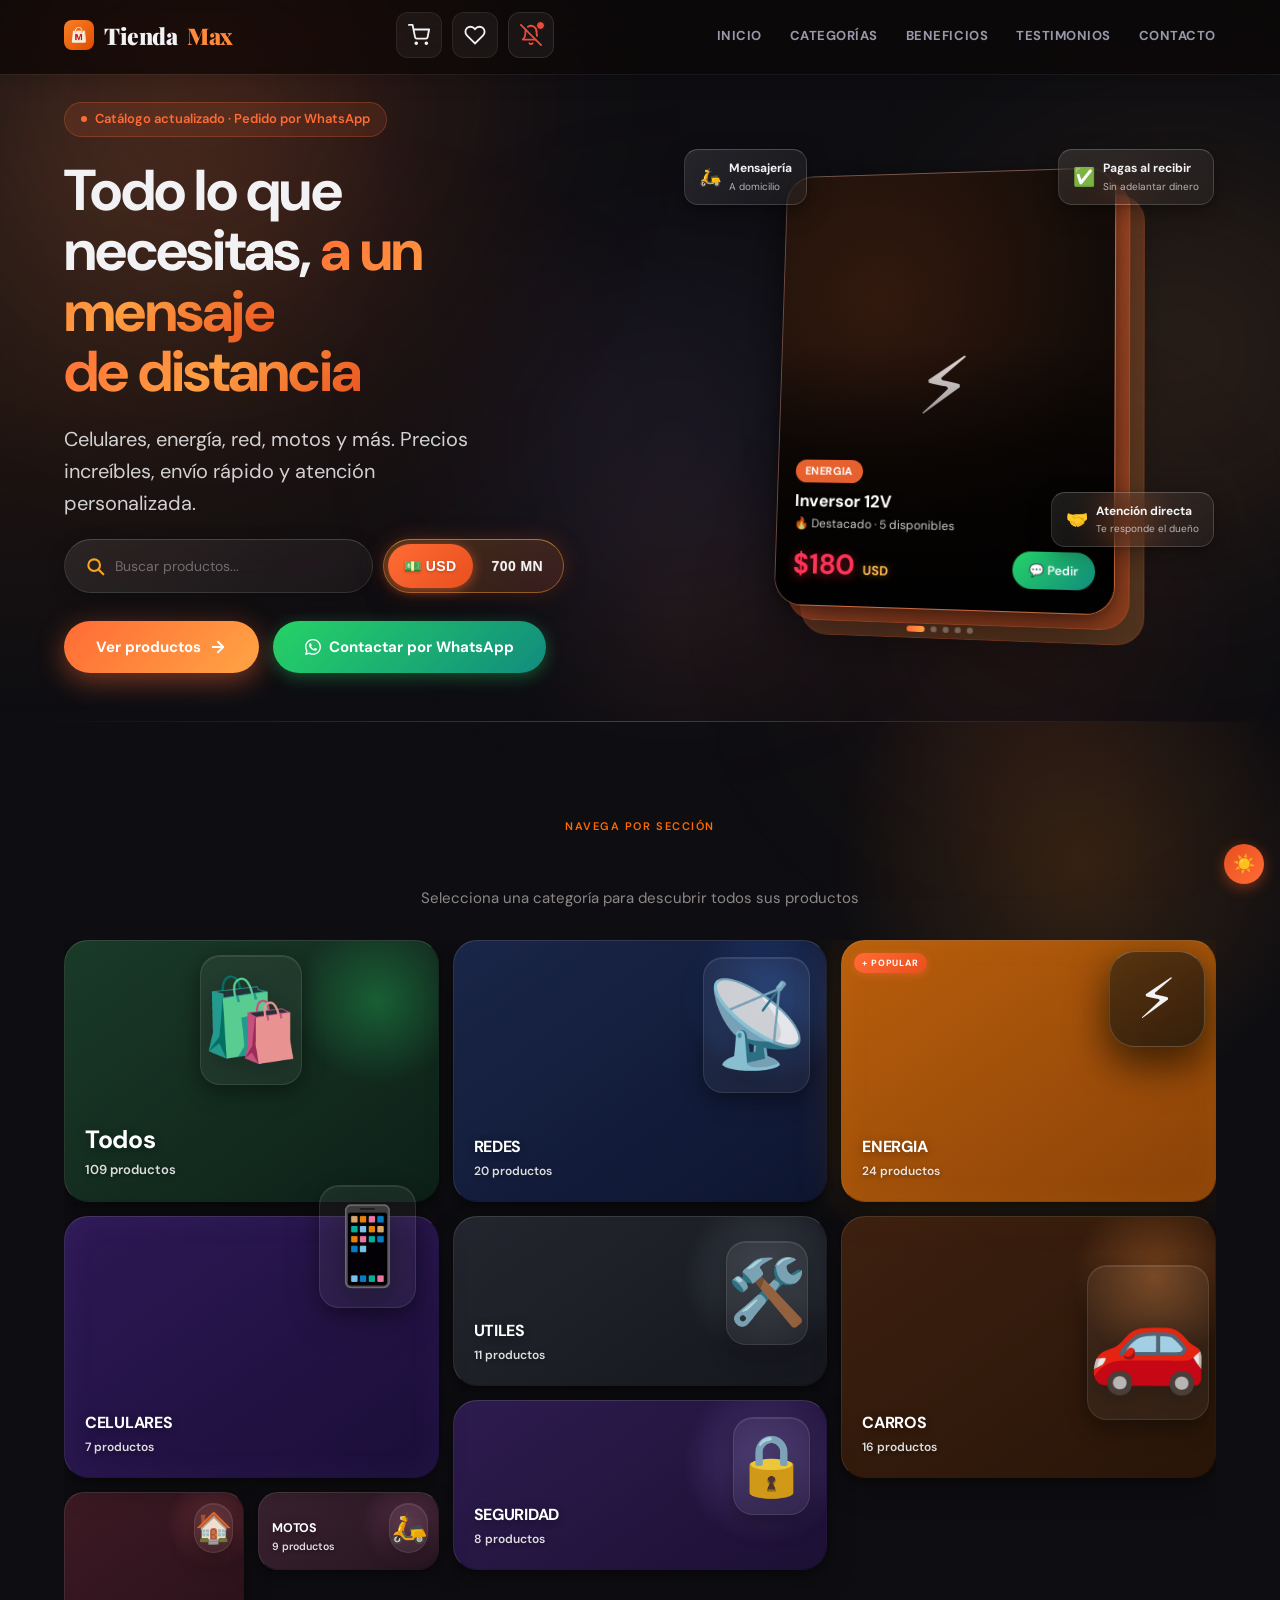
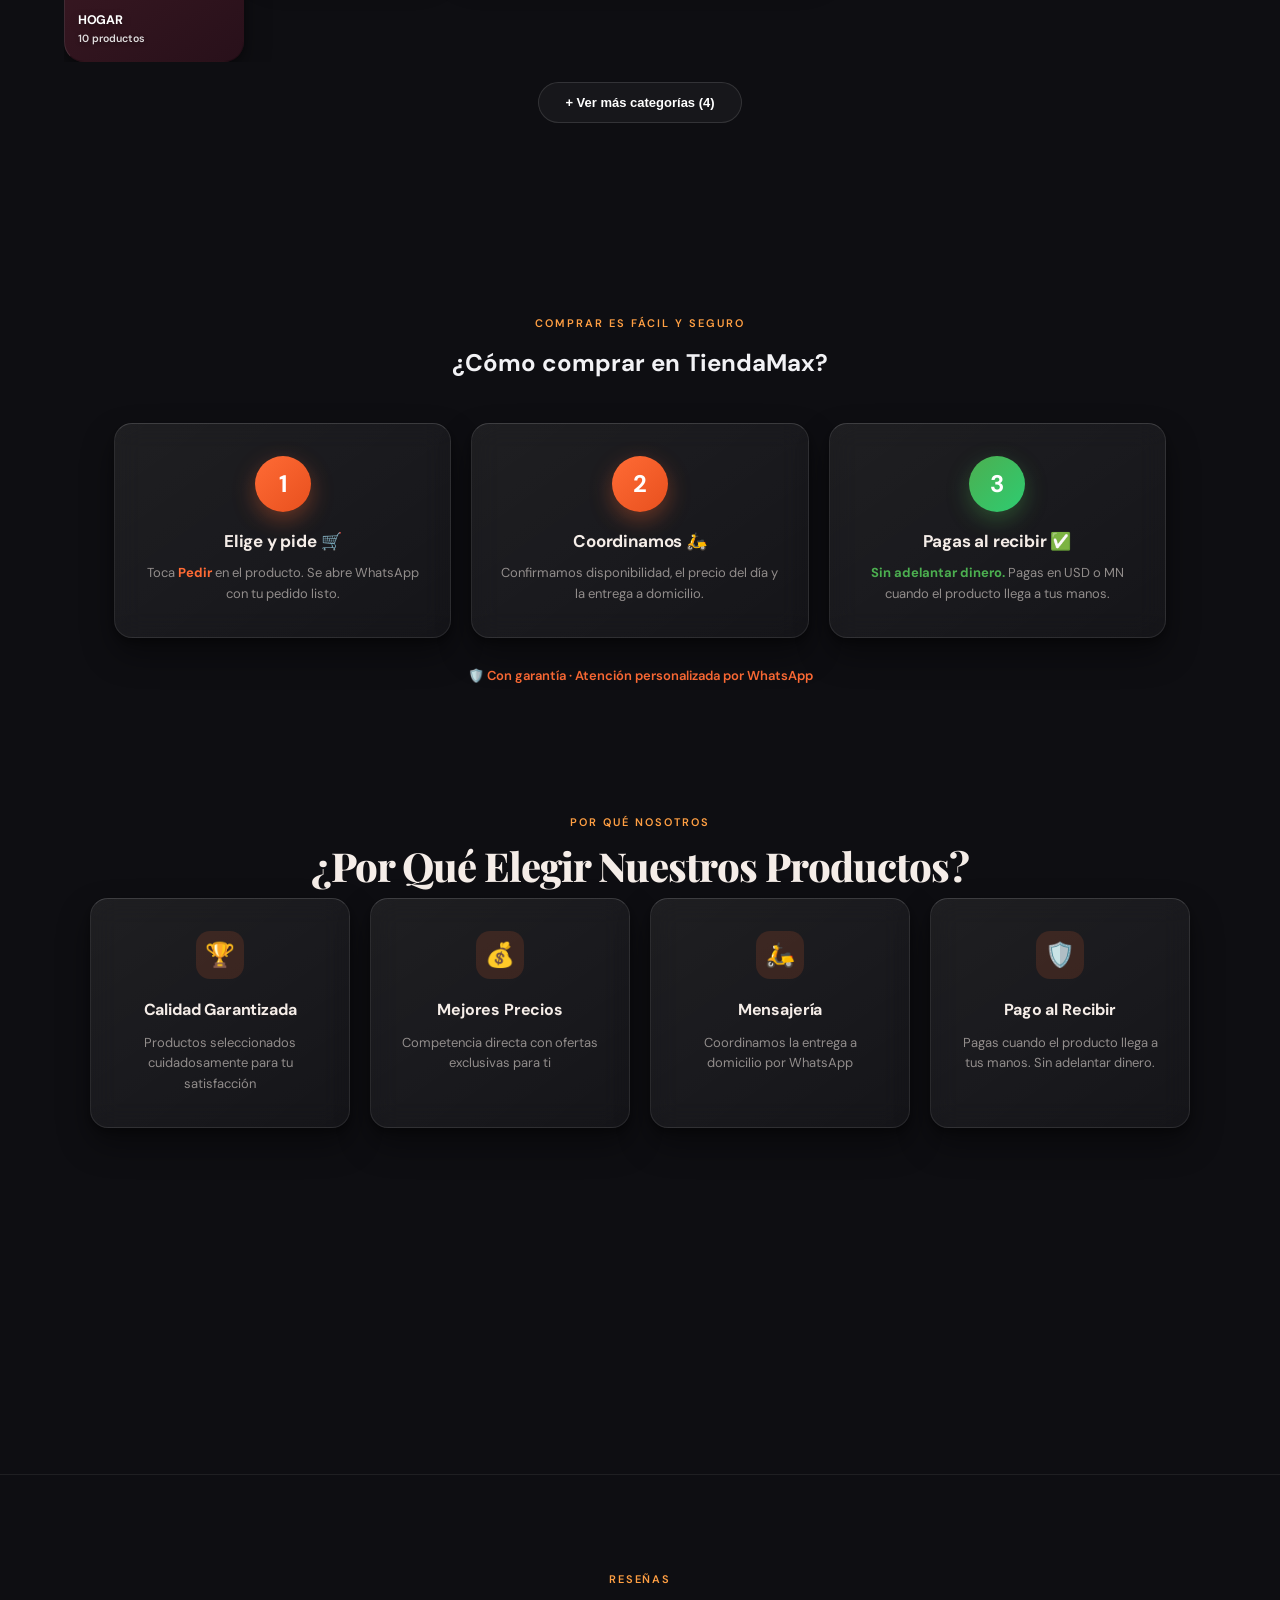
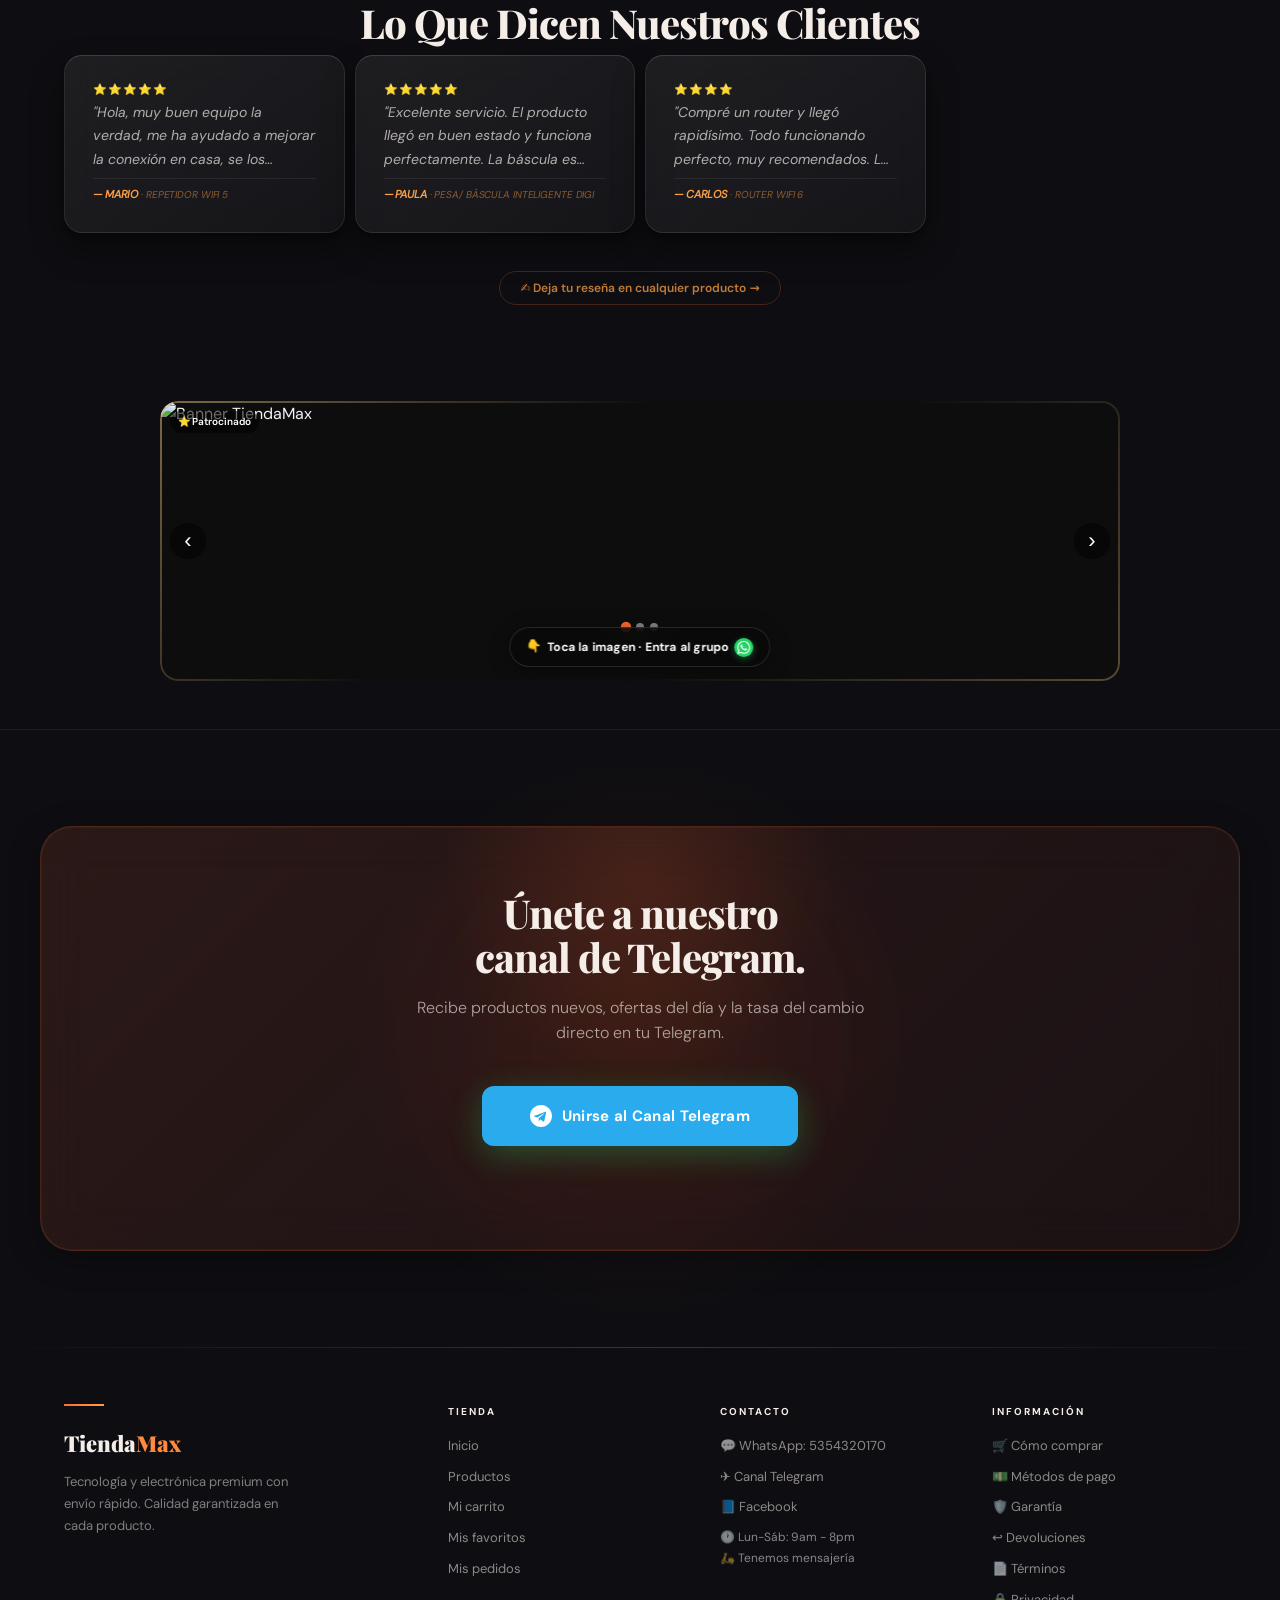
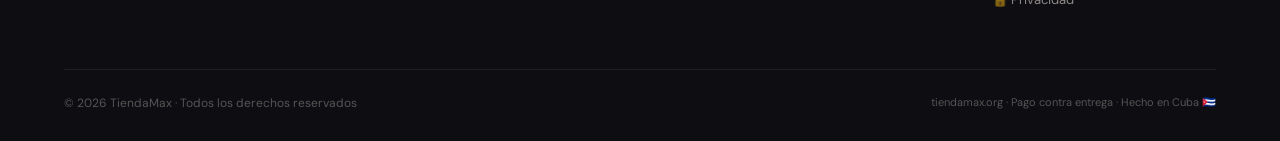
==== commit d99199a1: "Add files via upload" ====
--- a/index.html
+++ b/index.html
@@ -253,7 +253,7 @@
 
 
 
-    <link rel="stylesheet" href="css/bundle.css?v=44a300b7">
+    <link rel="stylesheet" href="css/bundle.css?v=2082b722">
 
 
 
--- a/css/bundle.css
+++ b/css/bundle.css
@@ -1909,11 +1909,6 @@
 html body .section-eyebrow{letter-spacing:0.18em !important;font-size:11px !important;text-transform:uppercase !important;font-weight:600 !important}
 /* Footer divider gradient */
 html body .footer-premium{border-top:1px solid transparent !important;border-image:linear-gradient(90deg,transparent,rgba(255,107,53,0.3),transparent) 1 !important}
-
-/* === CARD PREMIUM — nuevo diseño === */
-
-/* Badges glass apilados */
-.tm-card-badges{position:absolute !important;top:10px !important;left:10px !important;z-index:20 !important;display:flex !important;flex-direction:column !important;gap:5px !important;pointer-events:none !important}
 .tm-card-badge{display:inline-flex !important;align-items:center !important;font-size:10px !important;font-weight:800 !important;padding:4px 9px !important;border-radius:999px !important;backdrop-filter:blur(10px) !important;-webkit-backdrop-filter:blur(10px) !important;box-shadow:0 4px 14px rgba(0,0,0,0.3) !important;border:1px solid rgba(255,255,255,0.15) !important;letter-spacing:0.02em !important;line-height:1 !important}
 .tm-badge-desc{background:rgba(255,82,82,0.9) !important;color:#fff !important}
 .tm-badge-top{background:rgba(255,107,53,0.9) !important;color:#fff !important}
@@ -1969,12 +1964,6 @@
 html body .producto-card.tm-card-premium{background:rgba(22,22,31,0.85) !important;backdrop-filter:blur(14px) !important;-webkit-backdrop-filter:blur(14px) !important;border:1px solid rgba(255,255,255,0.07) !important;border-top-color:rgba(255,255,255,0.12) !important;border-radius:18px !important;overflow:hidden !important;transition:transform 0.4s cubic-bezier(0.16,1,0.3,1),box-shadow 0.25s cubic-bezier(0.4,0,0.2,1),border-color 0.25s cubic-bezier(0.4,0,0.2,1) !important}
 html body .producto-card.tm-card-premium:hover{transform:translateY(-8px) !important;box-shadow:0 24px 48px rgba(0,0,0,0.5),0 0 0 1px rgba(255,107,53,0.2) !important;border-color:rgba(255,107,53,0.35) !important}
 html body .producto-card.tm-card-premium:active{transform:translateY(-4px) scale(0.99) !important}
-
-/* Quitar el badge viejo (ahora usamos .tm-card-badges) */
-html body .producto-card.tm-card-premium > .badge-vendido,
-html body .producto-card.tm-card-premium > .badge-agotado,
-html body .producto-card.tm-card-premium > .badge-oferta-dia,
-html body .producto-card.tm-card-premium > .badge-ahorro-card{display:none !important}
 
 /* El stock texto ya no se muestra (usamos stock bar) */
 html body .producto-card.tm-card-premium > .stock{display:none !important}
@@ -2381,17 +2370,6 @@
 }
 html body .producto-card.tm-card-premium:hover .producto-image img{
   transform:scale(1.1) !important;
-}
-
-/* === Badges reposicionados (arriba derecha de la imagen circular) === */
-html body .producto-card.tm-card-premium .tm-card-badges{
-  top:14px !important;
-  left:auto !important;
-  right:14px !important;
-  flex-direction:row !important;
-  flex-wrap:wrap !important;
-  justify-content:flex-end !important;
-  max-width:calc(100% - 28px) !important;
 }
 
 /* === Botón me gusta reposicionado (arriba izquierda) === */
@@ -2584,20 +2562,6 @@
   font-family:var(--font-body) !important;
 }
 
-/* === 2. Badges en FILA HORIZONTAL (no apilados) === */
-html body .producto-card.tm-card-premium .tm-card-badges{
-  position:absolute !important;
-  top:10px !important;
-  left:10px !important;
-  z-index:20 !important;
-  display:flex !important;
-  flex-direction:row !important;  /* FILA, no columna */
-  flex-wrap:wrap !important;
-  gap:5px !important;
-  max-width:calc(100% - 50px) !important;  /* deja espacio para el botón me gusta */
-  pointer-events:none !important;
-}
-
 /* Badges más compactos para que quepan en fila */
 html body .producto-card.tm-card-premium .tm-card-badge{
   font-size:9px !important;
@@ -2640,6 +2604,226 @@
   border:1px solid rgba(0,0,0,0.06) !important;
   box-shadow:0 8px 24px rgba(0,0,0,0.08) !important;
 }
+
+/* ============================================================
+   REGLA DEFINITIVA — BADGES Y CARD PREMIUM (consolidado)
+   Esta es la ÚNICA regla que aplica. Está al final para ganar.
+   ============================================================ */
+
+/* === Badges en FILA HORIZONTAL (no apilados) === */
+html body .producto-card.tm-card-premium .tm-card-badges{
+  position:absolute !important;
+  top:18px !important;
+  left:18px !important;
+  z-index:20 !important;
+  display:flex !important;
+  flex-direction:row !important;
+  flex-wrap:wrap !important;
+  gap:5px !important;
+  max-width:calc(100% - 60px) !important;
+  pointer-events:none !important;
+}
+
+/* Badges glass sutiles, compactos */
+html body .producto-card.tm-card-premium .tm-card-badge{
+  display:inline-flex !important;
+  align-items:center !important;
+  font-size:9px !important;
+  font-weight:700 !important;
+  padding:4px 8px !important;
+  border-radius:999px !important;
+  backdrop-filter:blur(10px) saturate(140%) !important;
+  -webkit-backdrop-filter:blur(10px) saturate(140%) !important;
+  background:rgba(0,0,0,0.55) !important;
+  border:1px solid rgba(255,255,255,0.1) !important;
+  color:#fff !important;
+  letter-spacing:0.02em !important;
+  line-height:1 !important;
+  box-shadow:0 2px 8px rgba(0,0,0,0.2) !important;
+  white-space:nowrap !important;
+}
+html body .producto-card.tm-card-premium .tm-badge-desc{background:rgba(0,0,0,0.55) !important;color:#ff7a7a !important}
+html body .producto-card.tm-card-premium .tm-badge-top{background:rgba(0,0,0,0.55) !important;color:#ff9d63 !important}
+html body .producto-card.tm-card-premium .tm-badge-ultima{background:rgba(0,0,0,0.55) !important;color:#ffd700 !important}
+html body .producto-card.tm-card-premium .tm-badge-nuevo{background:rgba(0,0,0,0.55) !important;color:#6ddc6d !important}
+html body .producto-card.tm-card-premium .tm-badge-agotado{background:rgba(0,0,0,0.7) !important;color:rgba(255,255,255,0.6) !important}
+html body .producto-card.tm-card-premium .tm-badge-oferta{background:rgba(0,0,0,0.55) !important;color:#ff9d63 !important}
+
+/* === Imagen cuadrada con bordes redondeados (estilo profile card) === */
+html body .producto-card.tm-card-premium .producto-image{
+  padding:10px !important;
+  aspect-ratio:1/1 !important;
+  height:auto !important;
+  background:transparent !important;
+  border-bottom:none !important;
+  position:relative !important;
+  overflow:visible !important;
+}
+html body .producto-card.tm-card-premium .producto-image img{
+  border-radius:20px !important;
+  border:1px solid rgba(255,255,255,0.08) !important;
+  box-shadow:0 8px 24px rgba(0,0,0,0.3) !important;
+  object-fit:cover !important;
+  width:100% !important;
+  height:100% !important;
+}
+
+/* Card completa con bordes muy redondeados */
+html body .producto-card.tm-card-premium{
+  border-radius:24px !important;
+  overflow:hidden !important;
+}
+
+/* Botón me gusta reposicionado sobre la imagen */
+html body .producto-card.tm-card-premium .me-gusta-btn{
+  top:18px !important;
+  right:18px !important;
+}
+
+/* === Precio MN grande + USD chiquito === */
+html body .producto-card.tm-card-premium .tm-card-precio-mn{
+  font-size:22px !important;
+  font-weight:900 !important;
+  line-height:1 !important;
+  background:linear-gradient(135deg,#FF6B35 0%,#FF9F43 100%) !important;
+  -webkit-background-clip:text !important;
+  -webkit-text-fill-color:transparent !important;
+  background-clip:text !important;
+  color:transparent !important;
+  margin-bottom:2px !important;
+  display:block !important;
+}
+html body .producto-card.tm-card-premium .tm-card-precio-mn-label{
+  font-size:11px !important;
+  font-weight:600 !important;
+  -webkit-text-fill-color:rgba(245,245,247,0.5) !important;
+  color:rgba(245,245,247,0.5) !important;
+}
+html body .producto-card.tm-card-premium .tm-card-precio-usd{
+  display:flex !important;
+  align-items:baseline !important;
+  gap:6px !important;
+  margin-top:2px !important;
+}
+html body .producto-card.tm-card-premium .tm-card-precio-usd .precio-actual{
+  font-size:12px !important;
+  font-weight:500 !important;
+  color:rgba(245,245,247,0.45) !important;
+  -webkit-text-fill-color:rgba(245,245,247,0.45) !important;
+  background:none !important;
+  background-clip:unset !important;
+  font-family:var(--font-body) !important;
+}
+
+/* === Botón CTA === */
+html body .producto-card.tm-card-premium .btn-pedir-card.tm-card-cta{
+  width:calc(100% - 40px) !important;
+  margin:14px 20px 16px !important;
+  padding:14px 16px !important;
+  font-size:13px !important;
+  font-weight:800 !important;
+  letter-spacing:0.04em !important;
+  border-radius:12px !important;
+  min-height:48px !important;
+  display:flex !important;
+  align-items:center !important;
+  justify-content:center !important;
+  gap:8px !important;
+}
+
+/* === Spec pills === */
+html body .producto-card.tm-card-premium .tm-card-specs{
+  position:absolute !important;
+  bottom:18px !important;
+  left:18px !important;
+  right:18px !important;
+  z-index:10 !important;
+  display:flex !important;
+  flex-wrap:wrap !important;
+  gap:4px !important;
+  pointer-events:none !important;
+}
+html body .producto-card.tm-card-premium .tm-card-spec{
+  font-size:9px !important;
+  font-weight:500 !important;
+  padding:3px 7px !important;
+  border-radius:6px !important;
+  background:rgba(0,0,0,0.55) !important;
+  color:#fff !important;
+  backdrop-filter:blur(8px) !important;
+  -webkit-backdrop-filter:blur(8px) !important;
+  border:1px solid rgba(255,255,255,0.08) !important;
+  letter-spacing:0.02em !important;
+}
+
+/* === Stock bar === */
+html body .producto-card.tm-card-premium .tm-card-stockbar{margin-bottom:14px !important}
+html body .producto-card.tm-card-premium .tm-card-stockbar-label{display:flex !important;justify-content:space-between !important;font-size:9px !important;color:rgba(245,245,247,0.4) !important;margin-bottom:3px !important}
+html body .producto-card.tm-card-premium .tm-card-stockbar-track{height:3px !important;background:rgba(255,255,255,0.06) !important;border-radius:999px !important;overflow:hidden !important}
+html body .producto-card.tm-card-premium .tm-card-stockbar-fill{height:100% !important;border-radius:999px !important;transition:width 0.5s cubic-bezier(0.16,1,0.3,1) !important}
+
+/* === Trust icons === */
+html body .producto-card.tm-card-premium .tm-card-trust{display:flex !important;gap:8px !important;margin-top:14px !important;align-items:center !important;padding-top:12px !important;border-top:1px solid rgba(255,255,255,0.05) !important}
+html body .producto-card.tm-card-premium .tm-trust-icon{font-size:12px !important;opacity:0.55 !important}
+
+/* === Body === */
+html body .producto-card.tm-card-premium .tm-card-body{padding:14px 20px 20px !important}
+html body .producto-card.tm-card-premium .tm-card-cat{font-size:10px !important;font-weight:600 !important;text-transform:uppercase !important;letter-spacing:0.15em !important;color:#FF6B35 !important;margin-bottom:4px !important}
+html body .producto-card.tm-card-premium h3{font-size:14px !important;font-weight:700 !important;line-height:1.3 !important;padding:0 !important;margin-bottom:6px !important;color:#f5f5f7 !important;display:-webkit-box !important;-webkit-line-clamp:2 !important;-webkit-box-orient:vertical !important;overflow:hidden !important;min-height:2.4em !important}
+html body .producto-card.tm-card-premium .producto-description{font-size:11.5px !important;line-height:1.5 !important;color:rgba(245,245,247,0.5) !important;padding:0 !important;margin-bottom:10px !important;display:-webkit-box !important;-webkit-line-clamp:2 !important;-webkit-box-orient:vertical !important;overflow:hidden !important}
+
+/* === Glassmorphism y hover === */
+html body .producto-card.tm-card-premium{
+  background:rgba(22,22,31,0.85) !important;
+  backdrop-filter:blur(14px) !important;
+  -webkit-backdrop-filter:blur(14px) !important;
+  border:1px solid rgba(255,255,255,0.05) !important;
+  border-top-color:rgba(255,255,255,0.1) !important;
+  box-shadow:0 4px 12px rgba(0,0,0,0.25),0 1px 3px rgba(0,0,0,0.15) !important;
+  transition:transform 0.4s cubic-bezier(0.16,1,0.3,1),box-shadow 0.25s cubic-bezier(0.4,0,0.2,1),border-color 0.25s cubic-bezier(0.4,0,0.2,1) !important;
+}
+html body .producto-card.tm-card-premium:hover{
+  transform:translateY(-6px) !important;
+  box-shadow:0 12px 28px rgba(0,0,0,0.35),0 4px 8px rgba(0,0,0,0.2) !important;
+  border-color:rgba(255,107,53,0.35) !important;
+}
+html body .producto-card.tm-card-premium:active{transform:translateY(-3px) scale(0.99) !important}
+
+/* Zoom sutil en imagen al hover */
+html body .producto-card.tm-card-premium .producto-image img{transition:transform 0.7s cubic-bezier(0.16,1,0.3,1) !important}
+html body .producto-card.tm-card-premium:hover .producto-image img{transform:scale(1.05) !important}
+
+/* Quitar el badge viejo */
+html body .producto-card.tm-card-premium > .badge-vendido,
+html body .producto-card.tm-card-premium > .badge-agotado,
+html body .producto-card.tm-card-premium > .badge-oferta-dia,
+html body .producto-card.tm-card-premium > .badge-ahorro-card{display:none !important}
+html body .producto-card.tm-card-premium > .stock{display:none !important}
+
+/* === Móvil === */
+@media (max-width:768px){
+  html body .producto-card.tm-card-premium .tm-card-body{padding:12px 14px 14px !important}
+  html body .producto-card.tm-card-premium .btn-pedir-card.tm-card-cta{width:calc(100% - 28px) !important;margin:12px 14px 14px !important;padding:12px 14px !important;font-size:12px !important;min-height:44px !important}
+  html body .producto-card.tm-card-premium .tm-card-badges{top:14px !important;left:14px !important;gap:4px !important}
+  html body .producto-card.tm-card-premium .me-gusta-btn{top:14px !important;right:14px !important}
+  html body .producto-card.tm-card-premium .tm-card-precio-mn{font-size:18px !important}
+  html body .producto-card.tm-card-premium .producto-image{padding:8px !important}
+  html body .producto-card.tm-card-premium .producto-image img{border-radius:16px !important}
+}
+
+/* === Modo claro === */
+html body.light-mode .producto-card.tm-card-premium{background:rgba(255,255,255,0.95) !important;border:1px solid rgba(0,0,0,0.08) !important;border-top-color:rgba(0,0,0,0.12) !important}
+html body.light-mode .producto-card.tm-card-premium h3{color:#1a1a1a !important}
+html body.light-mode .producto-card.tm-card-premium .producto-description{color:rgba(0,0,0,0.5) !important}
+html body.light-mode .producto-card.tm-card-premium .tm-card-precio-mn-label{-webkit-text-fill-color:rgba(0,0,0,0.5) !important;color:rgba(0,0,0,0.5) !important}
+html body.light-mode .producto-card.tm-card-premium .tm-card-precio-usd .precio-actual{color:rgba(0,0,0,0.45) !important;-webkit-text-fill-color:rgba(0,0,0,0.45) !important}
+html body.light-mode .producto-card.tm-card-premium .producto-image img{border:1px solid rgba(0,0,0,0.06) !important;box-shadow:0 8px 24px rgba(0,0,0,0.08) !important}
+html body.light-mode .producto-card.tm-card-premium .tm-card-badge{background:rgba(255,255,255,0.75) !important;border:1px solid rgba(0,0,0,0.08) !important}
+html body.light-mode .producto-card.tm-card-premium .tm-badge-desc{background:rgba(255,255,255,0.75) !important;color:#e74c3c !important}
+html body.light-mode .producto-card.tm-card-premium .tm-badge-top{background:rgba(255,255,255,0.75) !important;color:#e8501e !important}
+html body.light-mode .producto-card.tm-card-premium .tm-badge-ultima{background:rgba(255,255,255,0.75) !important;color:#c89600 !important}
+html body.light-mode .producto-card.tm-card-premium .tm-badge-nuevo{background:rgba(255,255,255,0.75) !important;color:#2ecc71 !important}
+html body.light-mode .producto-card.tm-card-premium .tm-card-spec{background:rgba(255,255,255,0.75) !important;color:#1a1a1a !important;border:1px solid rgba(0,0,0,0.06) !important}
 
 /* ===== light-mode.css ===== */
 html body.light-mode{--bg:#FAF8F5 !important;--panel:#FFFFFF !important;--panel2:#F4F1EC !important;--line:rgba(0,0,0,.08) !important;--text:#1A1A1A !important;--muted:#6B6B7A !important}html body.light-mode{background:#FAF8F5 !important;color:#1A1A1A !important}html body.light-mode .header{background:rgba(255,255,255,0.85) !important;border-bottom:1px solid rgba(0,0,0,0.08) !important;backdrop-filter:blur(20px) !important;-webkit-backdrop-filter:blur(20px) !important}html body.light-mode .nav a{color:#6B6B7A !important}html body.light-mode .nav a:hover{color:#1A1A1A !important}html body.light-mode .logo,html body.light-mode .logo-premium,html body.light-mode .logo h1,html body.light-mode .logo > div,html body.light-mode .logo .logo-premium{color:#1A1A1A !important;-webkit-text-fill-color:#1A1A1A !important;background:none !important;-webkit-background-clip:border-box !important;background-clip:border-box !important}html body.light-mode .logo-premium em,html body.light-mode .logo h1 em{color:#E8501E !important;-webkit-text-fill-color:#E8501E !important;background:none !important;-webkit-background-clip:border-box !important;background-clip:border-box !important;animation:none !important}html body.light-mode .logo h1 span:not(.logo-badge){color:#E8501E !important;-webkit-text-fill-color:#E8501E !important;background:none !important;-webkit-background-clip:border-box !important;background-clip:border-box !important;animation:none !important}html body.light-mode .logo-badge{color:#FFFFFF !important;-webkit-text-fill-color:#FFFFFF !important;background:linear-gradient(135deg,#FF6B35,#E8501E) !important}html body.light-mode .mobile-menu-logo{color:#1A1A1A !important;-webkit-text-fill-color:#1A1A1A !important;background:none !important;-webkit-background-clip:border-box !important;background-clip:border-box !important}html body.light-mode .mobile-menu-logo em{color:#E8501E !important;-webkit-text-fill-color:#E8501E !important;background:none !important;-webkit-background-clip:border-box !important;background-clip:border-box !important}html body.light-mode .cart-icon-btn,html body.light-mode .heart-icon-btn,html body.light-mode .hamburger-btn{background:rgba(0,0,0,0.04) !important;border:1px solid rgba(0,0,0,0.08) !important;color:#1A1A1A !important}html body.light-mode .hamburger-btn span{background:#1A1A1A !important}html body.light-mode .theme-toggle{background:#FFFFFF !important;color:#1A1A1A !important;border:1px solid rgba(0,0,0,0.12) !important}html body.light-mode .currency-bar{background:linear-gradient(90deg,#FFFFFF,#F4F1EC) !important;border-bottom:1px solid rgba(232,80,30,0.18) !important;box-shadow:0 2px 10px rgba(0,0,0,0.06) !important}html body.light-mode .tasa-info-prefix{color:rgba(0,0,0,0.65) !important}html body.light-mode .currency-bar .currency-toggle{background:rgba(0,0,0,0.05) !important;border:1px solid rgba(232,80,30,0.15) !important}html body.light-mode .currency-bar .cur-btn{color:rgba(0,0,0,0.55) !important}html body.light-mode .currency-bar .cur-btn.active{color:#FFFFFF !important}html body.light-mode .currency-bar .tasa-info{background:rgba(232,80,30,0.08) !important;border-color:rgba(232,80,30,0.25) !important;color:#E8501E !important}html body.light-mode .hero{background:radial-gradient(ellipse 60% 50% at 0% 50%,rgba(232,80,30,.08),transparent) !important}html body.light-mode .hero .subtitle,html body.light-mode .hero .description{color:#6B6B7A !important}html body.light-mode .hero-content h1,html body.light-mode .hero-content h2{color:#1A1A1A !important}html body.light-mode .hero-content h1 span,html body.light-mode .hero-content h2 span{color:#E8501E !important;-webkit-text-fill-color:#E8501E !important}html body.light-mode .hero-divider{background:linear-gradient(90deg,transparent,rgba(232,80,30,.4),transparent) !important}html body.light-mode .hsb-wrap{background:#FAF8F5 !important}html body.light-mode .hsb-pill{background:#FFFFFF !important;border:1px solid rgba(0,0,0,0.1) !important;box-shadow:0 2px 8px rgba(0,0,0,0.04) !important}html body.light-mode .hsb-input{color:#1A1A1A !important;background:transparent !important}html body.light-mode .hsb-input::placeholder{color:#999 !important}html body.light-mode .hsb-panel{background:#FFFFFF !important;border-color:rgba(0,0,0,0.1) !important;box-shadow:0 8px 24px rgba(0,0,0,0.08) !important}html body.light-mode .hsb-sug-item:hover{background:rgba(232,80,30,0.06) !important}html body.light-mode .hsb-sug-name{color:#1A1A1A !important}html body.light-mode .hsb-sug-price{color:#E8501E !important}html body.light-mode .hsb-sug-empty{color:#6B6B7A !important}html body.light-mode .categorias-home{background:#FAF8F5 !important}html body.light-mode .categorias-home .section-title{color:#1A1A1A !important}html body.light-mode .categorias-home .section-subtitle{color:#6B6B7A !important}html body.light-mode .section-eyebrow,html body.light-mode .categorias-home .section-eyebrow{color:#E8501E !important}html body.light-mode .categoria-card{background:rgba(255,255,255,0.92) !important;border:1px solid rgba(0,0,0,0.08) !important;border-top:2px solid #C9A96E !important;box-shadow:0 4px 14px rgba(0,0,0,0.05) !important}html body.light-mode .categoria-card:hover{border-color:rgba(232,80,30,0.35) !important;box-shadow:0 12px 30px rgba(232,80,30,0.12) !important}html body.light-mode .categoria-card .cat-icon{background:rgba(232,80,30,0.06) !important;border:1px solid rgba(232,80,30,0.12) !important;box-shadow:0 4px 12px rgba(0,0,0,0.04) !important}html body.light-mode .categoria-card:hover .cat-icon{background:rgba(232,80,30,0.12) !important;box-shadow:0 8px 20px rgba(232,80,30,0.18) !important}html body.light-mode .categoria-card .cat-name{color:#1A1A1A !important}html body.light-mode .categoria-card .cat-count{color:#6B6B7A !important}html body.light-mode .skeleton-card{background:rgba(0,0,0,0.04) !important}html body.light-mode .productos-categoria,html body.light-mode .mas-vendidos{background:#FAF8F5 !important}html body.light-mode .categoria-header h2,html body.light-mode .section-header h2,html body.light-mode .mas-vendidos h2{color:#1A1A1A !important}html body.light-mode .section-header p,html body.light-mode .mas-vendidos p{color:#6B6B7A !important}html body.light-mode .categoria-stats{color:#6B6B7A !important}html body.light-mode .btn-volver{background:#FFFFFF !important;color:#1A1A1A !important;border:1px solid rgba(0,0,0,0.1) !important}html body.light-mode .btn-volver:hover{background:#F4F1EC !important}html body.light-mode .subcategoria-tab{background:#FFFFFF !important;color:#6B6B7A !important;border:1px solid rgba(0,0,0,0.08) !important}html body.light-mode .subcategoria-tab:hover{background:#F4F1EC !important;color:#1A1A1A !important}html body.light-mode .subcategoria-tab.active{background:linear-gradient(135deg,#FF6B35,#E8501E) !important;color:#FFFFFF !important;border-color:transparent !important}html body.light-mode .subcategoria-tabs{border-bottom-color:rgba(0,0,0,0.06) !important}html body.light-mode .categoria-btn{background:#FFFFFF !important;color:#6B6B7A !important;border:1px solid rgba(0,0,0,0.08) !important}html body.light-mode .categoria-btn.active{background:linear-gradient(135deg,#FF6B35,#E8501E) !important;color:#FFFFFF !important}html body.light-mode .producto-card{background:#FFFFFF !important;border:1px solid rgba(0,0,0,0.08) !important;box-shadow:0 4px 14px rgba(0,0,0,0.05) !important}html body.light-mode .producto-card:hover{border-color:rgba(232,80,30,0.3) !important;box-shadow:0 16px 36px rgba(0,0,0,0.12),0 0 0 1px rgba(232,80,30,0.1) !important}html body.light-mode .producto-image{background:radial-gradient(circle at 25% 30%,rgba(232,80,30,.08),transparent 40%),linear-gradient(180deg,#FAFAFA 0%,#F0EDE8 100%) !important;border-bottom:1px solid rgba(0,0,0,0.06) !important}html body.light-mode .producto-image img{mix-blend-mode:normal !important;opacity:1 !important;transition:.3s !important}html body.light-mode .producto-card:hover .producto-image img{mix-blend-mode:normal !important;opacity:1 !important}html body.light-mode .producto-card h3{color:#1A1A1A !important}html body.light-mode .producto-description{color:#6B6B7A !important}html body.light-mode .precio-actual{color:#E8501E !important;-webkit-text-fill-color:#E8501E !important}html body.light-mode .precio-tachado,html body.light-mode .precio-original{color:#999 !important}html body.light-mode .stock,html body.light-mode .stock-count{color:#6B6B7A !important}html body.light-mode .stock-count span{color:#6B6B7A !important}html body.light-mode .stock-bar{background:rgba(0,0,0,0.06) !important}html body.light-mode .beneficios{background:#F4F1EC !important}html body.light-mode .beneficios h2{color:#1A1A1A !important}html body.light-mode .beneficio-card{background:#FFFFFF !important;border:1px solid rgba(0,0,0,0.06) !important;box-shadow:0 4px 12px rgba(0,0,0,0.04) !important}html body.light-mode .beneficio-card h3{color:#1A1A1A !important}html body.light-mode .beneficio-card p{color:#6B6B7A !important}html body.light-mode .testimonios{background:#FAF8F5 !important}html body.light-mode .testimonios h2{color:#1A1A1A !important}html body.light-mode .testimonio-card{background:#FFF4ED !important;border:1px solid rgba(232,80,30,0.15) !important;box-shadow:0 4px 12px rgba(232,80,30,0.06) !important;color:#1A1A1A !important}html body.light-mode .testimonio-card p{color:#4A4A4A !important}html body.light-mode .testimonio-card .autor{color:#6B6B7A !important}html body.light-mode .prueba-social-strip{background:#F4F1EC !important}html body.light-mode .prueba-num{color:#1A1A1A !important}html body.light-mode .prueba-label{color:#6B6B7A !important}html body.light-mode .prueba-sep,html body.light-mode .mini-review-item{color:#999 !important}html body.light-mode .cta-final{background:transparent !important;color:#1A1A1A !important}html body.light-mode .cta-final .container{background:linear-gradient(145deg,#FFF4ED 0%,#FFE8D6 100%) !important;border:1px solid rgba(232,80,30,0.18) !important;border-radius:32px !important;padding-top:60px !important;padding-bottom:60px !important;box-shadow:0 8px 32px rgba(232,80,30,0.10) !important;position:relative !important;overflow:hidden !important}html body.light-mode .cta-final h2,html body.light-mode .cta-final p{color:#1A1A1A !important}html body.light-mode .mobile-menu-overlay{background:rgba(255,255,255,0.98) !important;color:#1A1A1A !important}html body.light-mode .mobile-menu-overlay a,html body.light-mode .mobile-menu-overlay .nav-mobile-link{color:#1A1A1A !important;background:rgba(0,0,0,0.03) !important;border:1px solid rgba(0,0,0,0.08) !important}html body.light-mode .mobile-menu-logo{color:#1A1A1A !important}html body.light-mode .mobile-menu-close{color:#1A1A1A !important}html body.light-mode .modal-content,html body.light-mode #productDetailModal .modal-content{background:#FFFFFF !important;color:#1A1A1A !important}html body.light-mode .modal-header{background:#F4F1EC !important}html body.light-mode .modal-header h2,html body.light-mode .modal-header h3{color:#1A1A1A !important}html body.light-mode .close-btn{color:#1A1A1A !important}html body.light-mode .detail-description-section h3,html body.light-mode .detail-resenas-section h3{color:#1A1A1A !important}html body.light-mode .detail-description-text{color:#4A4A4A !important}html body.light-mode .resena-item{background:#FFF4ED !important;border:1px solid rgba(232,80,30,0.15) !important}html body.light-mode .resena-autor{color:#1A1A1A !important}html body.light-mode .resena-texto{color:#4A4A4A !important}html body.light-mode .resena-fecha{color:#999 !important}html body.light-mode .carrito-drawer{background:#FFFFFF !important;color:#1A1A1A !important}html body.light-mode .carrito-header{background:#F4F1EC !important;border-bottom:1px solid rgba(0,0,0,0.08) !important}html body.light-mode .carrito-item{background:#FFFFFF !important;border-bottom:1px solid rgba(0,0,0,0.06) !important}html body.light-mode .carrito-item-name{color:#1A1A1A !important}html body.light-mode .carrito-item-price{color:#E8501E !important}html body.light-mode .carrito-footer{background:#F4F1EC !important;border-top:1px solid rgba(0,0,0,0.08) !important}html body.light-mode #vistaMeGusta,html body.light-mode #vistaPedidos{background:#FAF8F5 !important}html body.light-mode #vistaMeGusta .producto-card,html body.light-mode #vistaPedidos .producto-card,html body.light-mode #meGustaGrid .producto-card{background:#FFFFFF !important}html body.light-mode #meGustaGrid .producto-card h3{color:#1A1A1A !important}html body.light-mode #meGustaGrid .producto-card .precio-actual{color:#E8501E !important}html body.light-mode #meGustaGrid .producto-card .producto-description{color:#6B6B7A !important}html body.light-mode{color:#1A1A1A !important}html body.light-mode .footer,html body.light-mode footer{background:#1A1A1A !important;color:#FFFFFF !important}html body:not(.light-mode) .logo,html body:not(.light-mode) .logo-premium,html body:not(.light-mode) .logo h1{color:#f2f2f5 !important;-webkit-text-fill-color:#f2f2f5 !important}html body:not(.light-mode) .mobile-menu-logo{color:#f2f2f5 !important;-webkit-text-fill-color:#f2f2f5 !important}html body .logo-badge{color:#FFFFFF !important;-webkit-text-fill-color:#FFFFFF !important}html body.light-mode .badge{background:rgba(232,80,30,0.12) !important;border:1px solid rgba(232,80,30,0.3) !important;color:#E8501E !important}html body.light-mode .badge-vendido{background:rgba(232,80,30,0.12) !important;border:1px solid rgba(232,80,30,0.3) !important;color:#E8501E !important}html body.light-mode .badge-agotado{background:rgba(231,76,60,0.12) !important;border:1px solid rgba(231,76,60,0.3) !important;color:#c0392b !important}html body.light-mode .badge-nuevo{background:linear-gradient(135deg,#27ae60,#2ecc71) !important;color:white !important}html body.light-mode .badge-oferta-dia{background:linear-gradient(135deg,#FF6B35,#E8501E) !important;color:white !important}html body.light-mode .badge-stock-urgente{background:linear-gradient(135deg,#e74c3c,#c0392b) !important;color:white !important}html body.light-mode .badge-vistas-pub{background:rgba(0,0,0,0.5) !important;color:white !important}html body.light-mode .detail-modal-content,html body.light-mode .detail-body{background:#FFFFFF !important;color:#1A1A1A !important}html body.light-mode .detail-image-wrap{background:linear-gradient(180deg,#FAFAFA,#F0EDE8) !important}html body.light-mode .detail-grid{background:transparent !important}html body.light-mode .detail-category{color:#6B6B7A !important;background:rgba(0,0,0,0.04) !important}html body.light-mode .detail-price-main{color:#E8501E !important;-webkit-text-fill-color:#E8501E !important}html body.light-mode .detail-share-btn{background:#F4F1EC !important;color:#1A1A1A !important;border:1px solid rgba(0,0,0,0.08) !important}html body.light-mode .detail-share-btn:hover{background:#E8E5E0 !important}html body.light-mode .detail-resena-add-btn{background:linear-gradient(135deg,#FF6B35,#E8501E) !important;color:white !important}html body.light-mode .rel-card{background:#FFFFFF !important;border:1px solid rgba(0,0,0,0.08) !important}html body.light-mode .rel-card-name{color:#1A1A1A !important}html body.light-mode .rel-card-price{color:#E8501E !important}html body.light-mode .cs-card{background:#F4F1EC !important;border:1px solid rgba(0,0,0,0.06) !important}html body.light-mode .cs-card-nombre{color:#1A1A1A !important}html body.light-mode .cs-card-precio{color:#E8501E !important}html body.light-mode .cs-card-btn{background:linear-gradient(135deg,#FF6B35,#E8501E) !important;color:white !important}html body.light-mode .carrito-similares-titulo{color:#1A1A1A !important}html body.light-mode .carrito-total-val{color:#E8501E !important}html body.light-mode .carrito-qty-btn{background:#F4F1EC !important;color:#1A1A1A !important;border:1px solid rgba(0,0,0,0.1) !important}html body.light-mode .cart-count{background:#E8501E !important;color:white !important}html body.light-mode .btn-primary,html body.light-mode .btn.btn-primary{background:linear-gradient(135deg,#FF6B35,#E8501E) !important;color:white !important;border:none !important}html body.light-mode .btn-secondary,html body.light-mode .btn.btn-secondary{background:#25d366 !important;color:white !important;border:none !important}html body.light-mode .btn-pedir-card,html body.light-mode .btn-pedir-whatsapp{background:linear-gradient(135deg,var(--orange,#FF6B35),var(--orange2,#e85d28)) !important;color:white !important;border:none !important}html body.light-mode .btn-seguir-viendo{background:#F4F1EC !important;color:#1A1A1A !important;border:1px solid rgba(0,0,0,0.1) !important}html body.light-mode .btn-cta-mejorado,html body.light-mode .btn-publicar-grande{background:linear-gradient(135deg,#FF6B35,#E8501E) !important;color:white !important}html body.light-mode .countdown-block{background:#1A1A1A !important;color:#FFFFFF !important}html body.light-mode .producto-countdown{background:rgba(232,80,30,0.08) !important;border:1px solid rgba(232,80,30,0.2) !important}html body.light-mode .pedido-card{background:#FFFFFF !important;border:1px solid rgba(0,0,0,0.08) !important;color:#1A1A1A !important}html body.light-mode .pedido-total{color:#E8501E !important}html body.light-mode .pedido-btn-repetir{background:linear-gradient(135deg,#FF6B35,#E8501E) !important;color:white !important}html body.light-mode .form-group label{color:#1A1A1A !important}html body.light-mode .form-group input,html body.light-mode .form-group textarea,html body.light-mode .form-group select{background:#FFFFFF !important;color:#1A1A1A !important;border:1px solid rgba(0,0,0,0.15) !important}html body.light-mode .form-resena,html body.light-mode .resena-input,html body.light-mode .resena-textarea{background:#FFFFFF !important;color:#1A1A1A !important;border:1px solid rgba(0,0,0,0.15) !important}html body.light-mode .resena-textarea::placeholder,html body.light-mode .resena-input::placeholder{color:#999 !important}html body.light-mode .resenas-vacio{color:#6B6B7A !important}html body.light-mode .precio{color:#1A1A1A !important}html body.light-mode .stock-bar-fill{background:linear-gradient(90deg,#FF6B35,#E8501E) !important}html body.light-mode .tm-toast{background:rgba(255,255,255,0.98) !important;color:#1A1A1A !important;border:1px solid rgba(0,0,0,0.1) !important;box-shadow:0 8px 24px rgba(0,0,0,0.15) !important}html body.light-mode .whatsapp-btn,html body.light-mode .whatsapp-group-btn{background:#25d366 !important;color:white !important}html body.light-mode .recientes-section{background:#FAF8F5 !important}html body.light-mode .recientes-section h2{color:#1A1A1A !important}html body.light-mode .recientes-section .section-header p{color:#6B6B7A !important}html body.light-mode .rec-card{background:#FFFFFF !important;border:1px solid rgba(0,0,0,0.08) !important;box-shadow:0 2px 8px rgba(0,0,0,0.04) !important}html body.light-mode .rec-card-nombre{color:#1A1A1A !important}html body.light-mode .rec-card-precio{color:#E8501E !important}
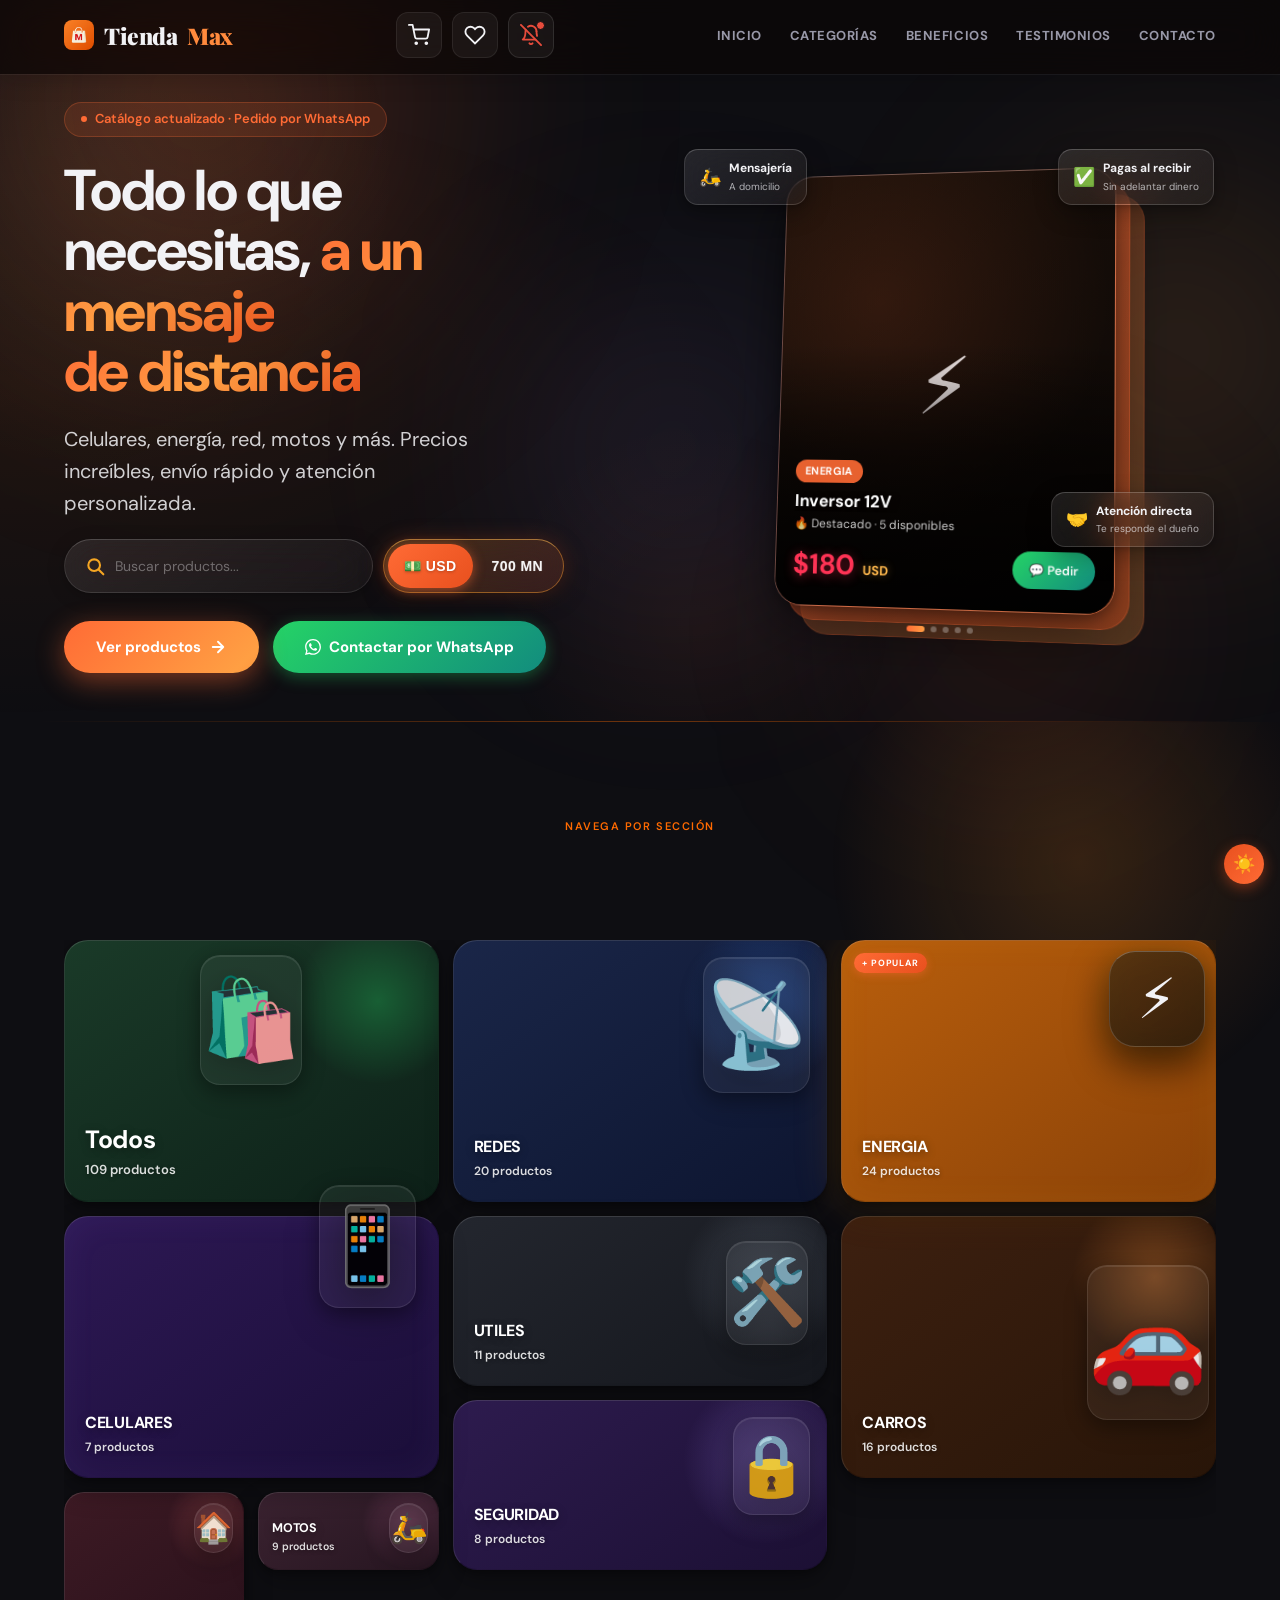
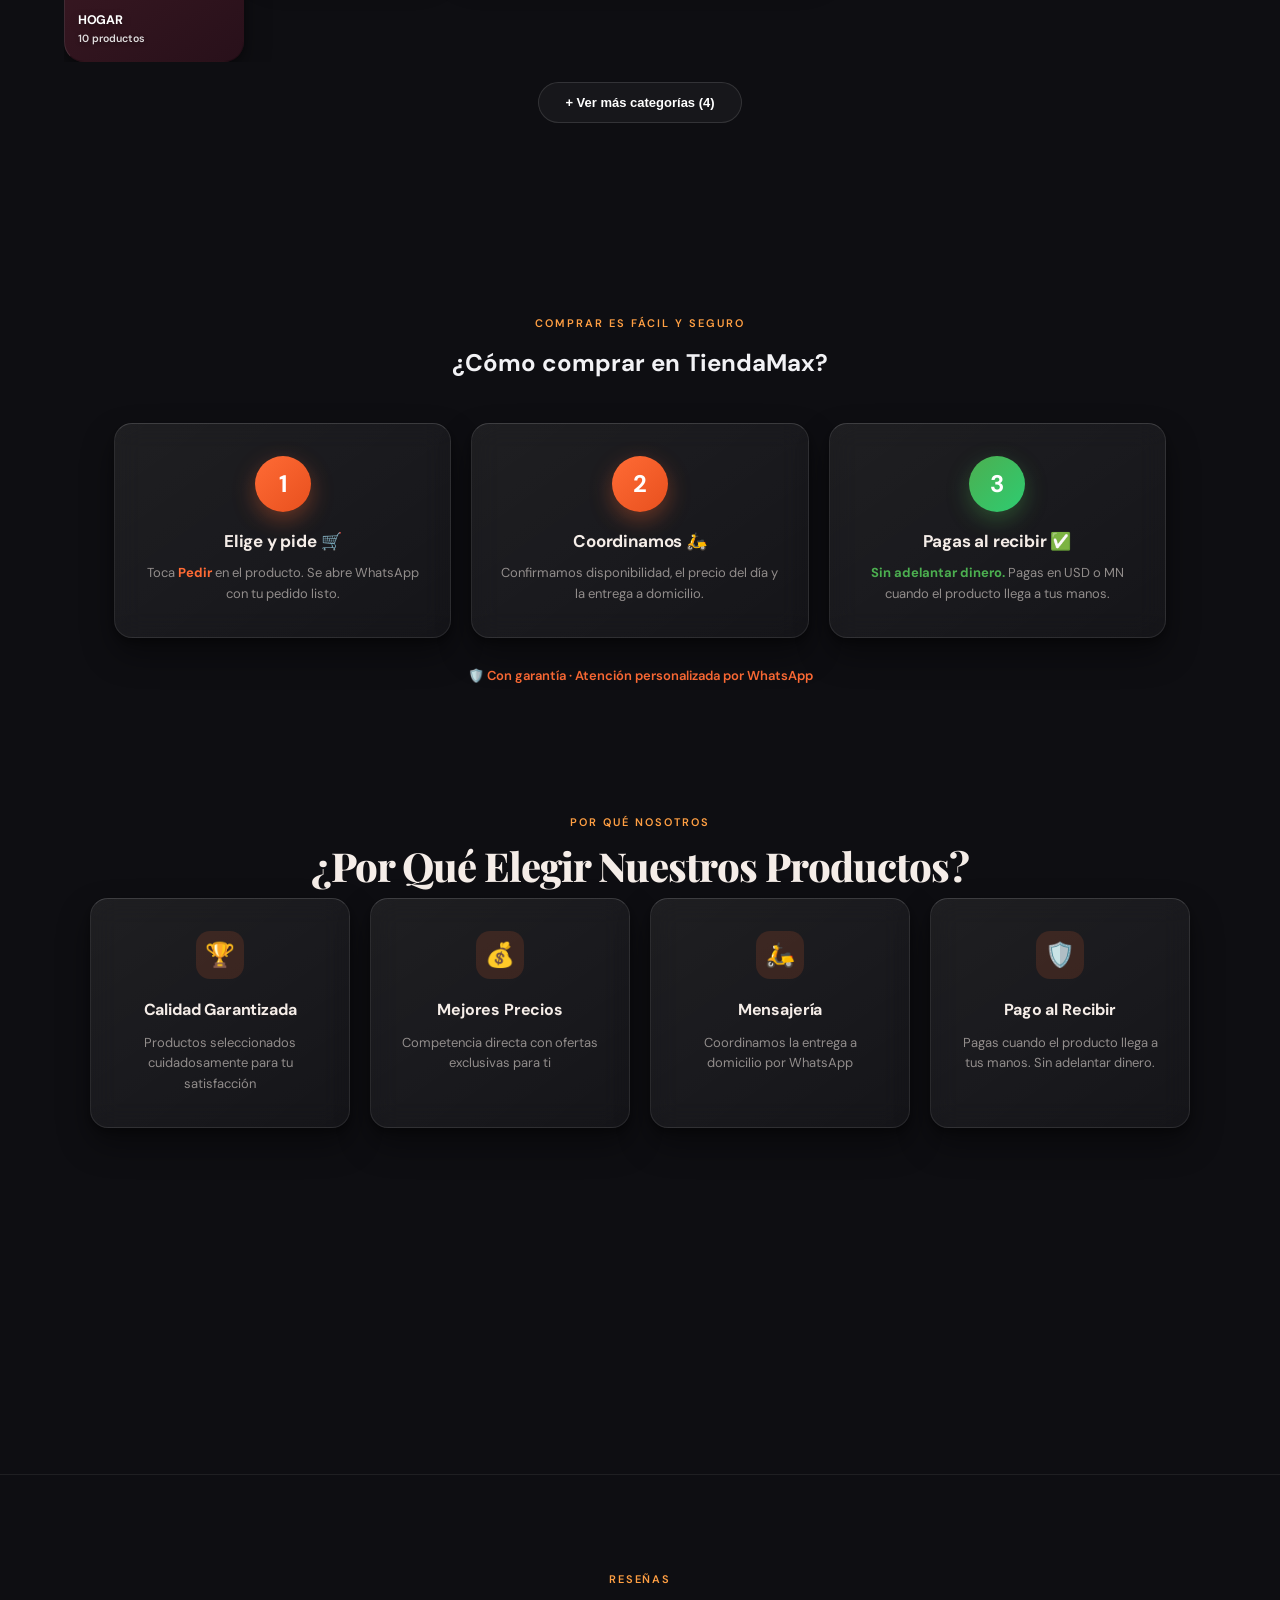
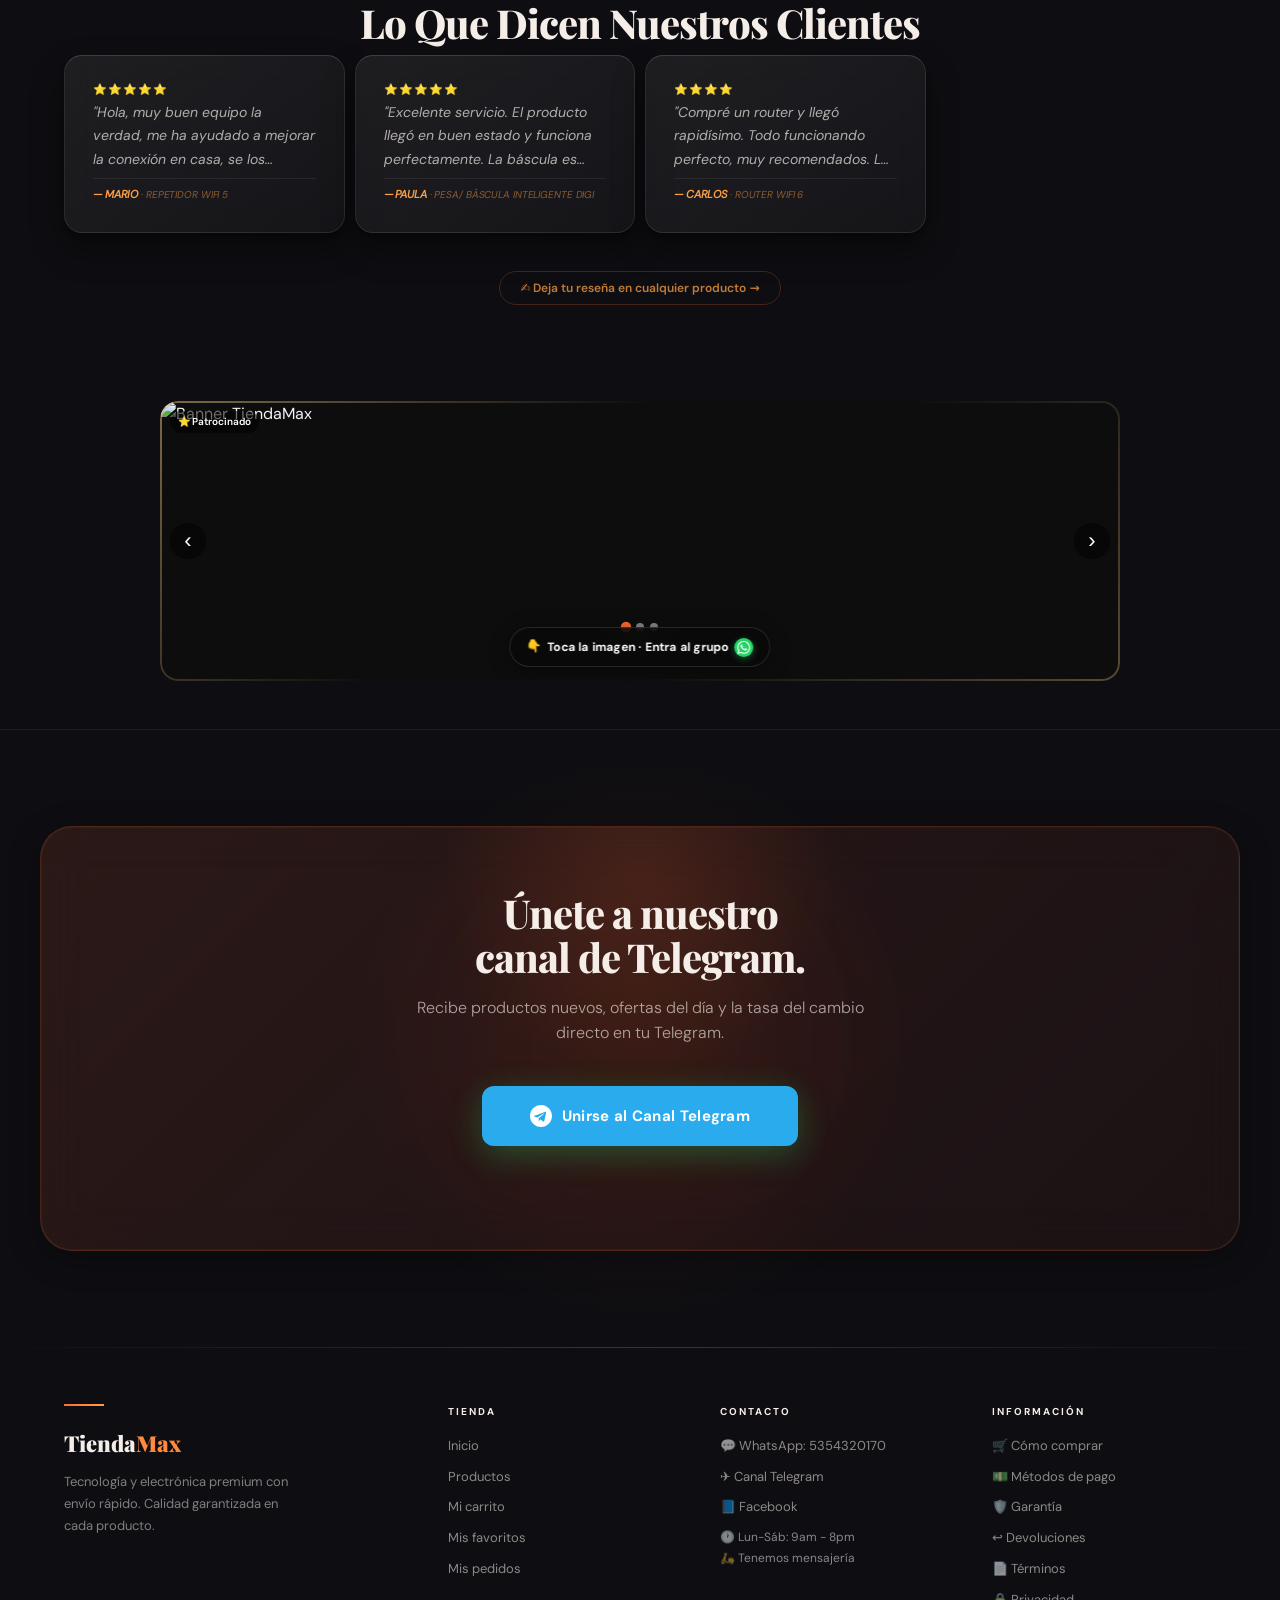
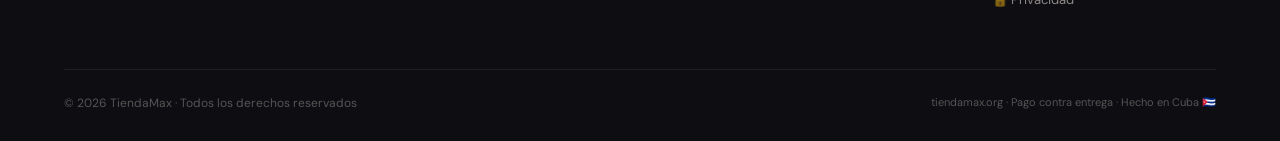
==== commit b86e24ea: "Add files via upload" ====
--- a/index.html
+++ b/index.html
@@ -246,7 +246,7 @@
     <!-- Preload de los módulos JS principales (modularizado + minificado) -->
     <link rel="preload" href="js/src/tm-config.js?v=a565de40" as="script">
     <link rel="preload" href="js/src/tm-data.js?v=4d0db939" as="script">
-    <link rel="preload" href="js/src/tm-state.js?v=c4ce49c9" as="script">
+    <link rel="preload" href="js/src/tm-state.js?v=8fdeb423" as="script">
 
     <!-- CSS unido + minificado (generado por scripts/build_css.py vía GitHub Action).
          Para editar estilos, edita los CSS fuente en /css y la Action regenera este bundle. -->
@@ -1385,9 +1385,9 @@
     <!-- Orden: config → data → state → admin → product → catalog → init → ui → toast → iife → patches -->
     <script src="js/src/tm-config.js?v=a565de40" defer></script>
     <script src="js/src/tm-data.js?v=4d0db939" defer></script>
-    <script src="js/src/tm-state.js?v=c4ce49c9" defer></script>
+    <script src="js/src/tm-state.js?v=8fdeb423" defer></script>
     <script src="js/src/tm-admin.js?v=51393220" defer></script>
-    <script src="js/src/tm-product.js?v=8c3e67f4" defer></script>
+    <script src="js/src/tm-product.js?v=6d5f22cb" defer></script>
     <script src="js/src/tm-catalog.js?v=d84705d0" defer></script>
     <script src="js/src/tm-init.js?v=e23255ae" defer></script>
     <script src="js/src/tm-ui.js?v=42276938" defer></script>
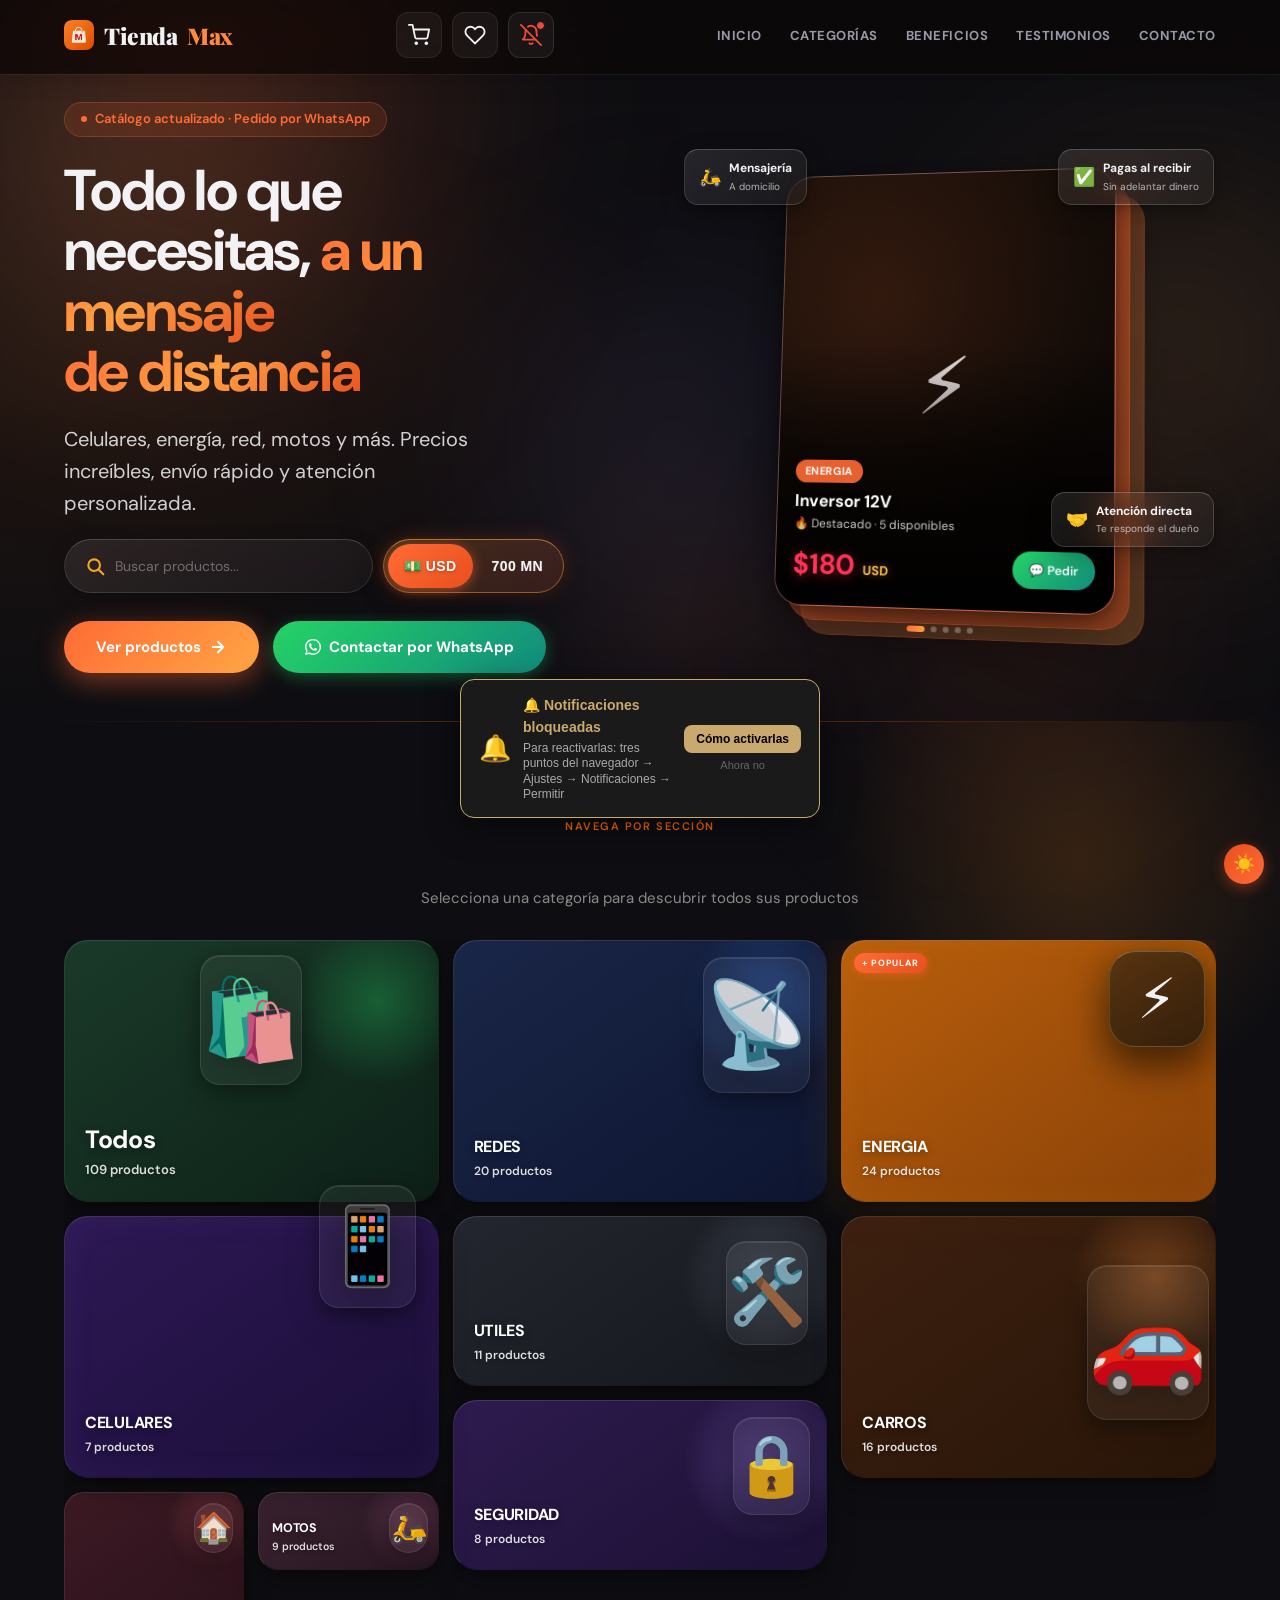
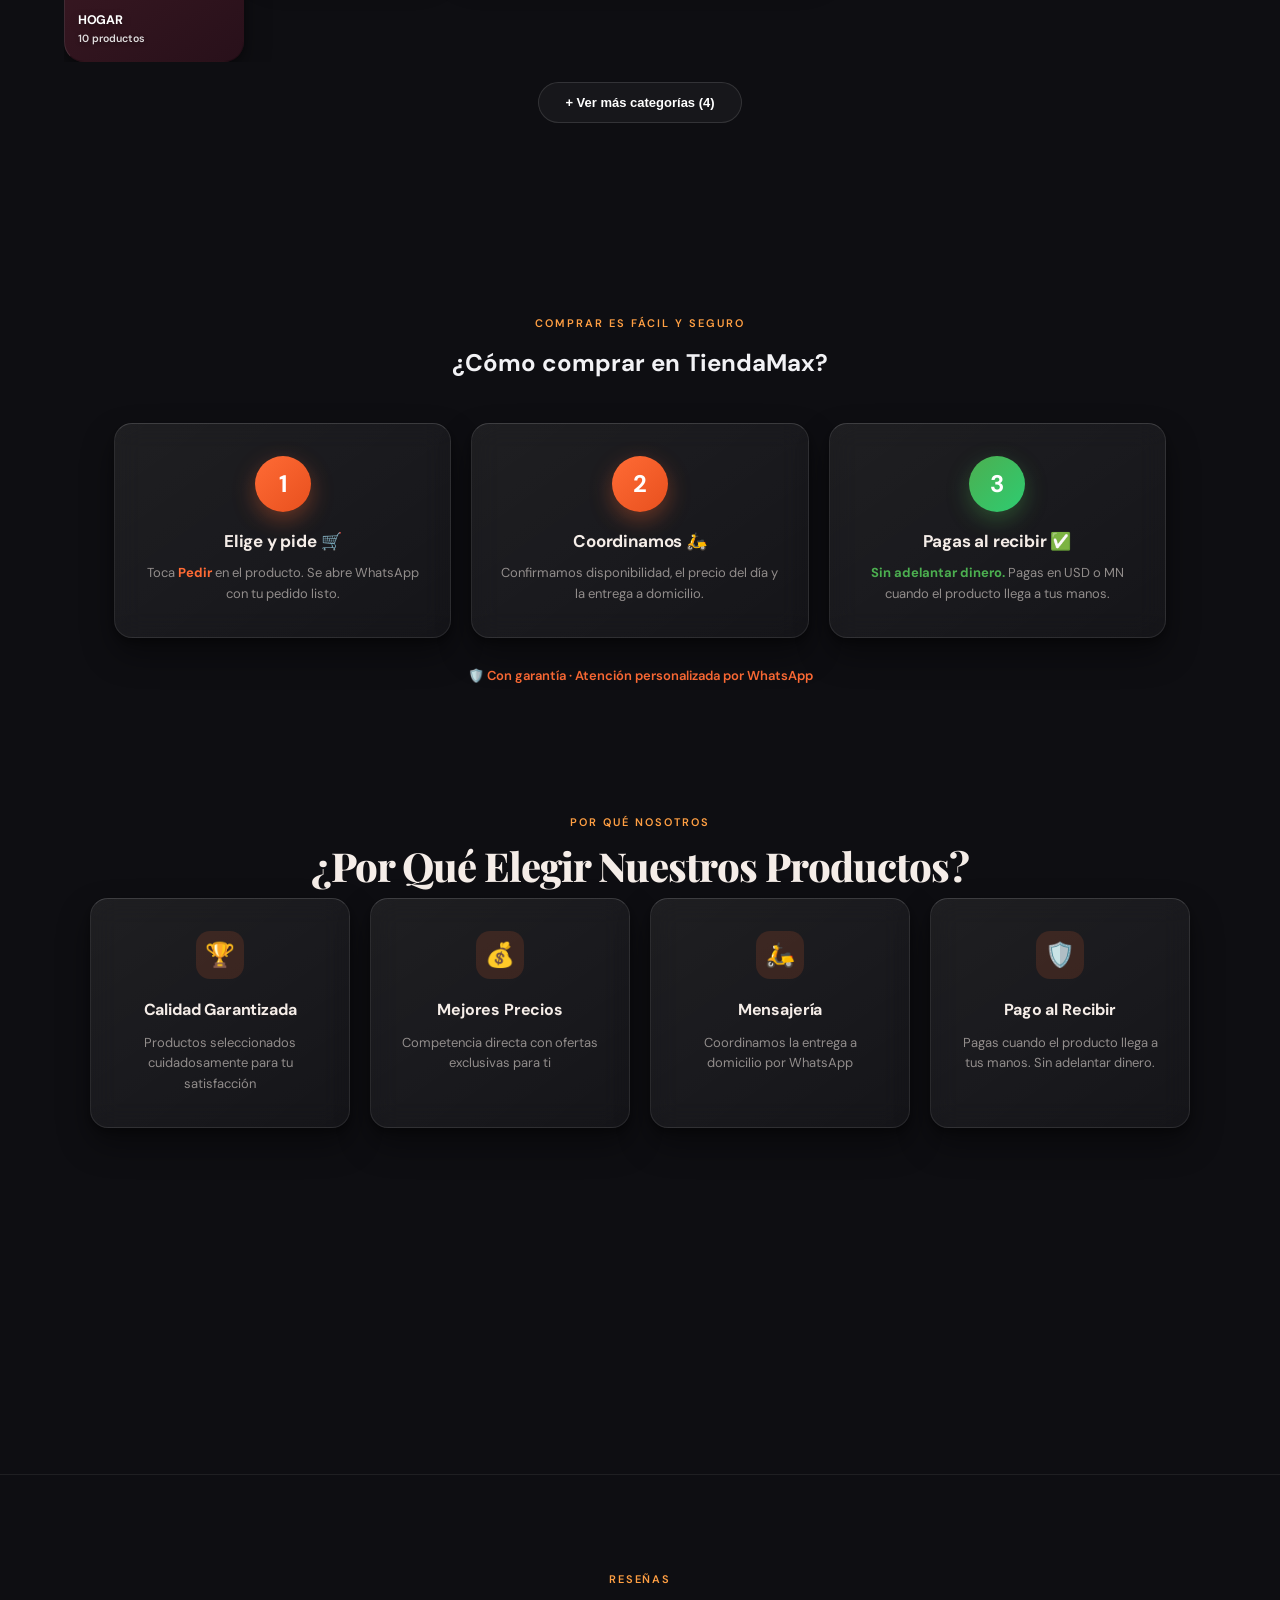
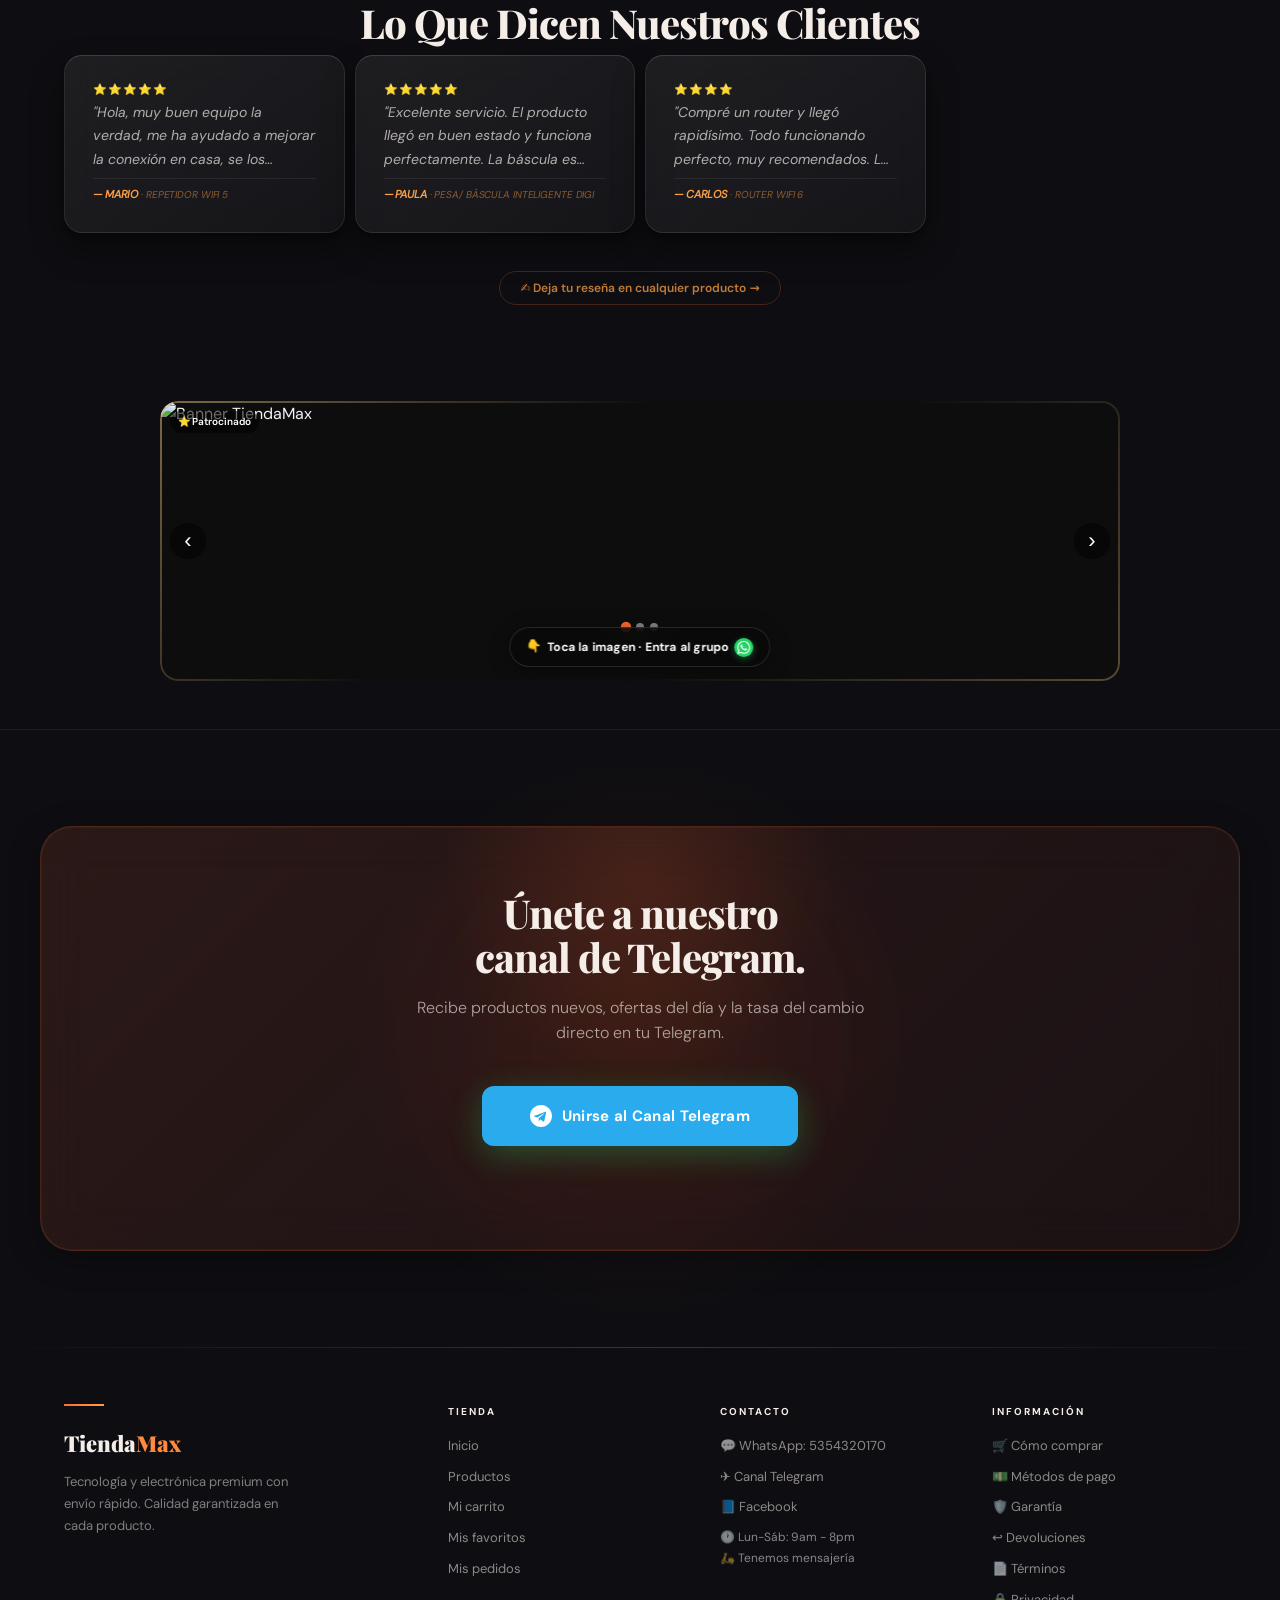
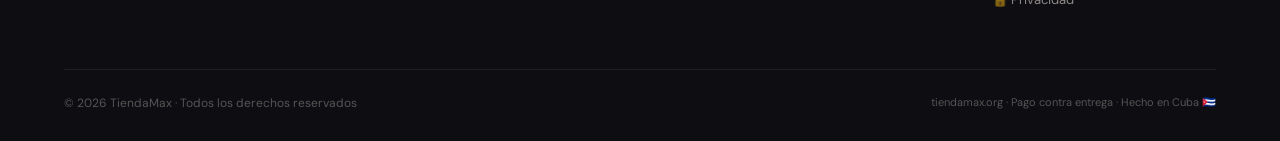
==== commit 0b03d6d9: "Add files via upload" ====
--- a/index.html
+++ b/index.html
@@ -253,7 +253,7 @@
 
 
 
-    <link rel="stylesheet" href="css/bundle.css?v=2082b722">
+    <link rel="stylesheet" href="css/bundle.css?v=40f723b2">
 
 
 
--- a/css/bundle.css
+++ b/css/bundle.css
@@ -1909,7 +1909,6 @@
 html body .section-eyebrow{letter-spacing:0.18em !important;font-size:11px !important;text-transform:uppercase !important;font-weight:600 !important}
 /* Footer divider gradient */
 html body .footer-premium{border-top:1px solid transparent !important;border-image:linear-gradient(90deg,transparent,rgba(255,107,53,0.3),transparent) 1 !important}
-.tm-card-badge{display:inline-flex !important;align-items:center !important;font-size:10px !important;font-weight:800 !important;padding:4px 9px !important;border-radius:999px !important;backdrop-filter:blur(10px) !important;-webkit-backdrop-filter:blur(10px) !important;box-shadow:0 4px 14px rgba(0,0,0,0.3) !important;border:1px solid rgba(255,255,255,0.15) !important;letter-spacing:0.02em !important;line-height:1 !important}
 .tm-badge-desc{background:rgba(255,82,82,0.9) !important;color:#fff !important}
 .tm-badge-top{background:rgba(255,107,53,0.9) !important;color:#fff !important}
 .tm-badge-ultima{background:rgba(255,215,0,0.9) !important;color:#000 !important}
@@ -1918,81 +1917,9 @@
 .tm-badge-agotado{background:rgba(231,76,60,0.9) !important;color:#fff !important}
 .tm-pulse{animation:tmPulse 1.6s ease-in-out infinite !important}
 @keyframes tmPulse{0%,100%{transform:scale(1);opacity:1}50%{transform:scale(1.05);opacity:0.92}}
-
-/* Spec pills flotantes sobre la imagen */
-.tm-card-specs{position:absolute !important;bottom:8px !important;left:8px !important;right:8px !important;z-index:10 !important;display:flex !important;flex-wrap:wrap !important;gap:4px !important;pointer-events:none !important}
-.tm-card-spec{font-size:9px !important;font-weight:600 !important;padding:3px 7px !important;border-radius:6px !important;background:rgba(0,0,0,0.7) !important;color:#fff !important;backdrop-filter:blur(8px) !important;-webkit-backdrop-filter:blur(8px) !important;border:1px solid rgba(255,255,255,0.1) !important;letter-spacing:0.02em !important}
-
-/* Body de la card */
-.tm-card-body{padding:14px 16px 16px !important}
-.tm-card-cat{font-size:10px !important;font-weight:600 !important;text-transform:uppercase !important;letter-spacing:0.15em !important;color:#FF6B35 !important;margin-bottom:4px !important}
-html body .producto-card.tm-card-premium h3{font-size:14px !important;font-weight:700 !important;line-height:1.3 !important;padding:0 !important;margin-bottom:6px !important;color:#f5f5f7 !important;display:-webkit-box !important;-webkit-line-clamp:2 !important;-webkit-box-orient:vertical !important;overflow:hidden !important;min-height:2.4em !important}
-html body .producto-card.tm-card-premium .producto-description{font-size:11.5px !important;line-height:1.5 !important;color:rgba(245,245,247,0.5) !important;padding:0 !important;margin-bottom:10px !important;display:-webkit-box !important;-webkit-line-clamp:2 !important;-webkit-box-orient:vertical !important;overflow:hidden !important}
-
-/* Precio MN grande + USD chiquito */
-.tm-card-precio{margin-bottom:8px !important}
-.tm-card-precio-mn{font-size:20px !important;font-weight:900 !important;line-height:1 !important;background:linear-gradient(135deg,#FF6B35 0%,#FF9F43 100%) !important;-webkit-background-clip:text !important;-webkit-text-fill-color:transparent !important;background-clip:text !important;color:transparent !important;margin-bottom:2px !important}
-.tm-card-precio-mn-label{font-size:11px !important;font-weight:600 !important;-webkit-text-fill-color:rgba(245,245,247,0.5) !important;color:rgba(245,245,247,0.5) !important}
-.tm-card-precio-usd{display:flex !important;align-items:baseline !important;gap:6px !important}
-html body .tm-card-precio-usd .precio-actual{font-size:12px !important;font-weight:500 !important;color:rgba(245,245,247,0.45) !important;background:none !important;-webkit-text-fill-color:rgba(245,245,247,0.45) !important;background-clip:unset !important;font-family:var(--font-body) !important}
-.tm-card-precio-orig{font-size:11px !important;color:rgba(245,245,247,0.3) !important;text-decoration:line-through !important}
-
-/* Stock bar visual */
-.tm-card-stockbar{margin-bottom:10px !important}
-.tm-card-stockbar-label{display:flex !important;justify-content:space-between !important;font-size:9px !important;color:rgba(245,245,247,0.4) !important;margin-bottom:3px !important;letter-spacing:0.02em !important}
-.tm-card-stockbar-track{height:3px !important;background:rgba(255,255,255,0.06) !important;border-radius:999px !important;overflow:hidden !important}
-.tm-card-stockbar-fill{height:100% !important;border-radius:999px !important;transition:width 0.5s cubic-bezier(0.16,1,0.3,1) !important}
-
-/* Trust icons */
-.tm-card-trust{display:flex !important;gap:8px !important;margin-top:10px !important;align-items:center !important;padding-top:8px !important;border-top:1px solid rgba(255,255,255,0.05) !important}
 .tm-trust-icon{font-size:13px !important;opacity:0.7 !important;cursor:help !important;transition:opacity 0.2s !important}
 .tm-trust-icon:hover{opacity:1 !important}
-
-/* Botón CTA con shimmer sweep */
-html body .producto-card.tm-card-premium .btn-pedir-card.tm-card-cta{position:relative !important;overflow:hidden !important;background:linear-gradient(135deg,#FF6B35 0%,#FF9F43 50%,#E8501E 100%) !important;color:#fff !important;border:none !important;border-radius:10px !important;padding:11px 14px !important;font-size:13px !important;font-weight:800 !important;letter-spacing:0.02em !important;box-shadow:0 4px 14px rgba(255,107,53,0.3) !important;transition:transform 0.25s cubic-bezier(0.16,1,0.3,1),box-shadow 0.25s cubic-bezier(0.4,0,0.2,1) !important;min-height:42px !important;width:calc(100% - 32px) !important;margin:0 16px 12px !important}
-html body .producto-card.tm-card-premium .btn-pedir-card.tm-card-cta::before{content:'' !important;position:absolute !important;inset:0 !important;background:linear-gradient(120deg,transparent 30%,rgba(255,255,255,0.25) 50%,transparent 70%) !important;transform:translateX(-100%) !important;transition:transform 0.6s cubic-bezier(0.4,0,0.2,1) !important;pointer-events:none !important}
-html body .producto-card.tm-card-premium .btn-pedir-card.tm-card-cta:hover{transform:translateY(-2px) !important;box-shadow:0 8px 24px rgba(255,107,53,0.5) !important}
-html body .producto-card.tm-card-premium .btn-pedir-card.tm-card-cta:hover::before{transform:translateX(100%) !important}
-html body .producto-card.tm-card-premium .btn-pedir-card.tm-card-cta:active{transform:scale(0.97) !important}
-
-/* Zoom sutil en imagen al hover */
-html body .producto-card.tm-card-premium .producto-image{position:relative !important;overflow:hidden !important;aspect-ratio:1/1 !important;height:auto !important}
-html body .producto-card.tm-card-premium .producto-image img{transition:transform 0.7s cubic-bezier(0.16,1,0.3,1) !important;object-fit:cover !important}
-html body .producto-card.tm-card-premium:hover .producto-image img{transform:scale(1.08) !important}
-
-/* Glassmorphism en la card */
-html body .producto-card.tm-card-premium{background:rgba(22,22,31,0.85) !important;backdrop-filter:blur(14px) !important;-webkit-backdrop-filter:blur(14px) !important;border:1px solid rgba(255,255,255,0.07) !important;border-top-color:rgba(255,255,255,0.12) !important;border-radius:18px !important;overflow:hidden !important;transition:transform 0.4s cubic-bezier(0.16,1,0.3,1),box-shadow 0.25s cubic-bezier(0.4,0,0.2,1),border-color 0.25s cubic-bezier(0.4,0,0.2,1) !important}
-html body .producto-card.tm-card-premium:hover{transform:translateY(-8px) !important;box-shadow:0 24px 48px rgba(0,0,0,0.5),0 0 0 1px rgba(255,107,53,0.2) !important;border-color:rgba(255,107,53,0.35) !important}
-html body .producto-card.tm-card-premium:active{transform:translateY(-4px) scale(0.99) !important}
-
-/* El stock texto ya no se muestra (usamos stock bar) */
-html body .producto-card.tm-card-premium > .stock{display:none !important}
-
-/* Botón me gusta reposicionado */
-html body .producto-card.tm-card-premium .me-gusta-btn{position:absolute !important;top:10px !important;right:10px !important;z-index:20 !important;width:32px !important;height:32px !important;border-radius:50% !important;background:rgba(0,0,0,0.6) !important;backdrop-filter:blur(10px) !important;-webkit-backdrop-filter:blur(10px) !important;border:1px solid rgba(255,255,255,0.12) !important;display:flex !important;align-items:center !important;justify-content:center !important;cursor:pointer !important;transition:transform 0.2s cubic-bezier(0.16,1,0.3,1) !important}
-html body .producto-card.tm-card-premium .me-gusta-btn:hover{transform:scale(1.12) !important}
-
-/* Modo claro */
-html body.light-mode .producto-card.tm-card-premium{background:rgba(255,255,255,0.95) !important;border:1px solid rgba(0,0,0,0.08) !important;border-top-color:rgba(0,0,0,0.12) !important}
-html body.light-mode .producto-card.tm-card-premium h3{color:#1a1a1a !important}
-html body.light-mode .producto-card.tm-card-premium .producto-description{color:rgba(0,0,0,0.5) !important}
-html body.light-mode .tm-card-precio-mn-label{-webkit-text-fill-color:rgba(0,0,0,0.5) !important;color:rgba(0,0,0,0.5) !important}
-html body.light-mode .tm-card-precio-usd .precio-actual{color:rgba(0,0,0,0.45) !important;-webkit-text-fill-color:rgba(0,0,0,0.45) !important}
-html body.light-mode .tm-card-precio-orig{color:rgba(0,0,0,0.3) !important}
-html body.light-mode .tm-card-stockbar-track{background:rgba(0,0,0,0.06) !important}
-html body.light-mode .tm-card-stockbar-label{color:rgba(0,0,0,0.4) !important}
-html body.light-mode .tm-card-trust{border-top-color:rgba(0,0,0,0.05) !important}
-html body.light-mode .tm-card-spec{background:rgba(0,0,0,0.6) !important}
 html body.light-mode .me-gusta-btn{background:rgba(255,255,255,0.8) !important;border:1px solid rgba(0,0,0,0.1) !important}
-
-/* Móvil: ajustes */
-@media (max-width:768px){
-  html body .producto-card.tm-card-premium .btn-pedir-card.tm-card-cta{font-size:12px !important;padding:10px 12px !important;min-height:40px !important;width:calc(100% - 24px) !important;margin:0 12px 10px !important}
-  html body .producto-card.tm-card-premium .tm-card-body{padding:12px 12px 12px !important}
-  html body .producto-card.tm-card-premium h3{font-size:13px !important}
-  .tm-card-precio-mn{font-size:18px !important}
-  .tm-card-badge{font-size:9px !important;padding:3px 7px !important}
-  .tm-card-spec{font-size:8px !important;padding:2px 6px !important}
 }
 
 /* ============================================================
@@ -2227,324 +2154,178 @@
 html body.light-mode .testimonio-card p{color:rgba(0,0,0,0.7) !important}
 html body.light-mode .nd-deal-section#ofertaDelDia{background:linear-gradient(135deg,rgba(255,107,53,0.06),rgba(232,80,30,0.03)) !important;border-color:rgba(232,80,30,0.2) !important}
 html body.light-mode .cta-final .container{background:linear-gradient(135deg,rgba(255,107,53,0.08),rgba(232,80,30,0.04)) !important;border-color:rgba(232,80,30,0.2) !important}
+}
+}
+}
 
 /* ============================================================
-   AJUSTES MINIMALISTAS PREMIUM
-   - Más whitespace interno
-   - Botón CTA más grande y prominente
-   - Badges más sutiles (semi-transparentes)
-   - Bordes hairline más suaves
-   - Jerarquía visual más clara
+   CARD PREMIUM — estilo referencia (imagen cuadrada + gradiente + precio amarillo + botón verde)
    ============================================================ */
 
-/* === Más whitespace interno en la card === */
-html body .producto-card.tm-card-premium .tm-card-body{padding:18px 20px 20px !important}
-
-/* === Badges más sutiles (semi-transparentes, no tan saturados) === */
-html body .producto-card.tm-card-premium .tm-card-badge{
-  background:rgba(0,0,0,0.55) !important;
-  backdrop-filter:blur(10px) saturate(140%) !important;
-  -webkit-backdrop-filter:blur(10px) saturate(140%) !important;
-  border:1px solid rgba(255,255,255,0.1) !important;
-  color:#fff !important;
-  font-weight:600 !important;
-  letter-spacing:0.03em !important;
-  box-shadow:0 2px 8px rgba(0,0,0,0.2) !important;
-}
-/* Solo el texto del badge tiene color, no el fondo */
-html body .producto-card.tm-card-premium .tm-badge-desc{background:rgba(0,0,0,0.55) !important;color:#ff7a7a !important}
-html body .producto-card.tm-card-premium .tm-badge-top{background:rgba(0,0,0,0.55) !important;color:#ff9d63 !important}
-html body .producto-card.tm-card-premium .tm-badge-ultima{background:rgba(0,0,0,0.55) !important;color:#ffd700 !important}
-html body .producto-card.tm-card-premium .tm-badge-nuevo{background:rgba(0,0,0,0.55) !important;color:#6ddc6d !important}
-html body .producto-card.tm-card-premium .tm-badge-agotado{background:rgba(0,0,0,0.7) !important;color:rgba(255,255,255,0.6) !important}
-html body .producto-card.tm-card-premium .tm-badge-oferta{background:rgba(0,0,0,0.55) !important;color:#ff9d63 !important}
-
-/* === Botón CTA más grande y prominente === */
-html body .producto-card.tm-card-premium .btn-pedir-card.tm-card-cta{
-  width:calc(100% - 40px) !important;
-  margin:14px 20px 16px !important;
-  padding:14px 16px !important;
-  font-size:14px !important;
-  font-weight:800 !important;
-  letter-spacing:0.04em !important;
-  text-transform:uppercase !important;
-  border-radius:12px !important;
-  min-height:48px !important;
-  display:flex !important;
-  align-items:center !important;
-  justify-content:center !important;
-  gap:8px !important;
-}
-html body .producto-card.tm-card-premium .btn-pedir-card.tm-card-cta svg{width:16px !important;height:16px !important}
-
-/* === Bordes hairline más suaves === */
+/* === Card completa === */
 html body .producto-card.tm-card-premium{
-  border:1px solid rgba(255,255,255,0.05) !important;
-  border-top-color:rgba(255,255,255,0.1) !important;
-}
-
-/* === Más respiro entre elementos internos === */
-html body .producto-card.tm-card-premium h3{margin-bottom:8px !important;letter-spacing:-0.01em !important}
-html body .producto-card.tm-card-premium .producto-description{margin-bottom:14px !important}
-html body .producto-card.tm-card-premium .tm-card-precio{margin-bottom:12px !important}
-html body .producto-card.tm-card-premium .tm-card-stockbar{margin-bottom:14px !important}
-html body .producto-card.tm-card-premium .tm-card-trust{margin-top:14px !important;padding-top:12px !important}
-
-/* === Imagen con borde redondeado interno sutil === */
+  background:linear-gradient(180deg,#1c1c28 0%,#0d0d12 100%) !important;
+  border:1px solid rgba(255,255,255,0.08) !important;
+  border-top-color:rgba(255,255,255,0.15) !important;
+  border-radius:20px !important;
+  overflow:hidden !important;
+  box-shadow:0 4px 12px rgba(0,0,0,0.3) !important;
+  transition:transform 0.4s cubic-bezier(0.16,1,0.3,1),box-shadow 0.25s cubic-bezier(0.4,0,0.2,1),border-color 0.25s cubic-bezier(0.4,0,0.2,1) !important;
+}
+html body .producto-card.tm-card-premium:hover{
+  transform:translateY(-6px) !important;
+  box-shadow:0 12px 28px rgba(0,0,0,0.4) !important;
+  border-color:rgba(255,107,53,0.35) !important;
+}
+html body .producto-card.tm-card-premium:active{transform:translateY(-3px) scale(0.99) !important}
+
+/* === Imagen cuadrada SIN padding, llena === */
 html body .producto-card.tm-card-premium .producto-image{
-  border-bottom-left-radius:0 !important;
-  border-bottom-right-radius:0 !important;
-}
-
-/* === Trust icons más sutiles === */
-html body .producto-card.tm-card-premium .tm-trust-icon{font-size:12px !important;opacity:0.55 !important}
-html body .producto-card.tm-card-premium .tm-trust-icon:hover{opacity:0.85 !important}
-
-/* === Spec pills más sutiles === */
-html body .producto-card.tm-card-premium .tm-card-spec{
-  background:rgba(0,0,0,0.55) !important;
-  border:1px solid rgba(255,255,255,0.08) !important;
-  font-weight:500 !important;
-  letter-spacing:0.02em !important;
-}
-
-/* === Móvil: ajustes de espaciado === */
-@media (max-width:768px){
-  html body .producto-card.tm-card-premium .tm-card-body{padding:14px 14px 14px !important}
-  html body .producto-card.tm-card-premium .btn-pedir-card.tm-card-cta{
-    width:calc(100% - 28px) !important;
-    margin:12px 14px 14px !important;
-    padding:12px 14px !important;
-    font-size:13px !important;
-    min-height:44px !important;
-  }
-  html body .producto-card.tm-card-premium h3{font-size:13px !important;margin-bottom:6px !important}
-  html body .producto-card.tm-card-premium .producto-description{margin-bottom:10px !important;font-size:11px !important}
-  html body .producto-card.tm-card-premium .tm-card-precio{margin-bottom:10px !important}
-  html body .producto-card.tm-card-premium .tm-card-stockbar{margin-bottom:10px !important}
-  html body .producto-card.tm-card-premium .tm-card-precio-mn{font-size:18px !important}
-}
-
-/* === Modo claro: badges sutiles también === */
-html body.light-mode .producto-card.tm-card-premium .tm-card-badge{background:rgba(255,255,255,0.75) !important;border:1px solid rgba(0,0,0,0.08) !important;backdrop-filter:blur(10px) !important}
-html body.light-mode .producto-card.tm-card-premium .tm-badge-desc{background:rgba(255,255,255,0.75) !important;color:#e74c3c !important}
-html body.light-mode .producto-card.tm-card-premium .tm-badge-top{background:rgba(255,255,255,0.75) !important;color:#e8501e !important}
-html body.light-mode .producto-card.tm-card-premium .tm-badge-ultima{background:rgba(255,255,255,0.75) !important;color:#c89600 !important}
-html body.light-mode .producto-card.tm-card-premium .tm-badge-nuevo{background:rgba(255,255,255,0.75) !important;color:#2ecc71 !important}
-html body.light-mode .producto-card.tm-card-premium .tm-badge-agotado{background:rgba(255,255,255,0.85) !important;color:rgba(0,0,0,0.4) !important}
-html body.light-mode .producto-card.tm-card-premium .tm-card-spec{background:rgba(255,255,255,0.75) !important;color:#1a1a1a !important;border:1px solid rgba(0,0,0,0.06) !important}
-
-/* ============================================================
-   ESTILO PROFILE CARD — imagen circular + botón outline
-   Inspirado en cards de perfil premium (Sophie Bennett style)
-   ============================================================ */
-
-/* === Card con bordes MUY redondeados === */
-html body .producto-card.tm-card-premium{
-  border-radius:24px !important;
-  padding:20px !important;
-  display:flex !important;
-  flex-direction:column !important;
-  align-items:center !important;
-  text-align:center !important;
-}
-
-/* === Imagen del producto CIRCULAR (estilo foto de perfil) === */
-html body .producto-card.tm-card-premium .producto-image{
-  width:140px !important;
-  height:140px !important;
-  border-radius:50% !important;
-  aspect-ratio:unset !important;
-  margin:8px auto 16px !important;
+  aspect-ratio:1/1 !important;
+  height:auto !important;
+  background:#fff !important;
+  border-bottom:none !important;
+  padding:0 !important;
+  position:relative !important;
   overflow:hidden !important;
-  border:3px solid rgba(255,255,255,0.08) !important;
-  box-shadow:0 8px 24px rgba(0,0,0,0.3), 0 0 0 1px rgba(255,107,53,0.1) inset !important;
-  position:relative !important;
-  flex-shrink:0 !important;
 }
 html body .producto-card.tm-card-premium .producto-image img{
   width:100% !important;
   height:100% !important;
   object-fit:cover !important;
+  border-radius:0 !important;
+  border:none !important;
+  box-shadow:none !important;
   transition:transform 0.7s cubic-bezier(0.16,1,0.3,1) !important;
 }
-html body .producto-card.tm-card-premium:hover .producto-image img{
-  transform:scale(1.1) !important;
-}
-
-/* === Botón me gusta reposicionado (arriba izquierda) === */
-html body .producto-card.tm-card-premium .me-gusta-btn{
-  top:14px !important;
-  left:14px !important;
-  right:auto !important;
-  width:32px !important;
-  height:32px !important;
-}
-
-/* === Spec pills: ocultas en este estilo (limpiamos) === */
-html body .producto-card.tm-card-premium .tm-card-specs{display:none !important}
-
-/* === Body centrado === */
-html body .producto-card.tm-card-premium .tm-card-body{
-  padding:0 !important;
-  text-align:center !important;
-  width:100% !important;
+html body .producto-card.tm-card-premium:hover .producto-image img{transform:scale(1.05) !important}
+
+/* === Badges en FILA arriba === */
+html body .producto-card.tm-card-premium .tm-card-badges{
+  position:absolute !important;
+  top:10px !important;
+  left:10px !important;
+  z-index:20 !important;
   display:flex !important;
-  flex-direction:column !important;
-  align-items:center !important;
-}
-html body .producto-card.tm-card-premium .tm-card-cat{
-  text-align:center !important;
-  margin-bottom:6px !important;
-}
-html body .producto-card.tm-card-premium h3{
-  text-align:center !important;
-  font-size:15px !important;
-  line-height:1.3 !important;
-  margin-bottom:6px !important;
-  -webkit-line-clamp:2 !important;
-}
-html body .producto-card.tm-card-premium .producto-description{
-  text-align:center !important;
-  font-size:12px !important;
-  margin-bottom:12px !important;
-  -webkit-line-clamp:2 !important;
-}
-
-/* === Precio centrado === */
-html body .producto-card.tm-card-premium .tm-card-precio{
-  text-align:center !important;
-  margin-bottom:10px !important;
-}
-html body .producto-card.tm-card-premium .tm-card-precio-mn{
-  font-size:22px !important;
-  justify-content:center !important;
-  display:flex !important;
-  align-items:baseline !important;
-  gap:4px !important;
-}
-html body .producto-card.tm-card-premium .tm-card-precio-usd{
-  justify-content:center !important;
-  margin-top:2px !important;
-}
-
-/* === Stock bar reemplazado por stats sutiles (estilo followers) === */
-html body .producto-card.tm-card-premium .tm-card-stockbar{display:none !important}
-html body .producto-card.tm-card-premium .tm-card-stats{
-  display:flex !important;
-  justify-content:center !important;
-  gap:16px !important;
-  margin:8px 0 14px !important;
-  font-size:11px !important;
-  color:rgba(245,245,247,0.5) !important;
-}
-html body .producto-card.tm-card-premium .tm-card-stats .tm-stat{
-  display:flex !important;
-  align-items:center !important;
-  gap:4px !important;
-}
-html body .producto-card.tm-card-premium .tm-card-stats .tm-stat-icon{font-size:13px !important}
-
-/* === Trust icons centrados y sutiles === */
-html body .producto-card.tm-card-premium .tm-card-trust{
-  justify-content:center !important;
-  border-top:1px solid rgba(255,255,255,0.05) !important;
-  padding-top:12px !important;
-  margin-top:auto !important;
-  margin-bottom:12px !important;
-}
-
-/* === Botón "Pedir +" estilo Follow (outline, no lleno) === */
-html body .producto-card.tm-card-premium .btn-pedir-card.tm-card-cta{
-  background:transparent !important;
-  color:#FF6B35 !important;
-  border:1.5px solid rgba(255,107,53,0.4) !important;
-  border-radius:14px !important;
-  padding:12px 20px !important;
-  font-size:13px !important;
-  font-weight:700 !important;
-  letter-spacing:0.03em !important;
-  text-transform:none !important;
-  box-shadow:none !important;
-  width:100% !important;
-  margin:0 !important;
-  min-height:44px !important;
-  display:flex !important;
-  align-items:center !important;
-  justify-content:center !important;
-  gap:6px !important;
-  transition:all 0.25s cubic-bezier(0.16,1,0.3,1) !important;
-}
-html body .producto-card.tm-card-premium .btn-pedir-card.tm-card-cta::before{display:none !important}
-html body .producto-card.tm-card-premium .btn-pedir-card.tm-card-cta:hover{
-  background:rgba(255,107,53,0.1) !important;
-  border-color:#FF6B35 !important;
-  transform:translateY(-1px) !important;
-  box-shadow:0 4px 14px rgba(255,107,53,0.2) !important;
-}
-html body .producto-card.tm-card-premium .btn-pedir-card.tm-card-cta:active{transform:scale(0.97) !important}
-html body .producto-card.tm-card-premium .btn-pedir-card.tm-card-cta svg{display:none !important}
-/* Agregar icono + antes del texto */
-html body .producto-card.tm-card-premium .btn-pedir-card.tm-card-cta .btn-pedir-wa-icon-sm{
+  flex-direction:row !important;
+  flex-wrap:wrap !important;
+  gap:5px !important;
+  max-width:calc(100% - 50px) !important;
+  pointer-events:none !important;
+}
+html body .producto-card.tm-card-premium .tm-card-badge{
   display:inline-flex !important;
   align-items:center !important;
-  justify-content:center !important;
-  width:16px !important;
-  height:16px !important;
-  border-radius:50% !important;
+  font-size:9px !important;
+  font-weight:700 !important;
+  padding:4px 9px !important;
+  border-radius:6px !important;
+  backdrop-filter:blur(8px) !important;
+  -webkit-backdrop-filter:blur(8px) !important;
+  background:rgba(0,0,0,0.65) !important;
+  border:1px solid rgba(255,255,255,0.1) !important;
+  color:#fff !important;
+  letter-spacing:0.02em !important;
+  line-height:1 !important;
+  white-space:nowrap !important;
+}
+html body .producto-card.tm-card-premium .tm-badge-desc{background:#FF6B35 !important;color:#fff !important;border:none !important}
+html body .producto-card.tm-card-premium .tm-badge-top{background:rgba(0,0,0,0.75) !important;color:#ff9d63 !important;border:1px solid rgba(255,107,53,0.3) !important}
+html body .producto-card.tm-card-premium .tm-badge-ultima{background:#ffd700 !important;color:#000 !important;border:none !important}
+html body .producto-card.tm-card-premium .tm-badge-nuevo{background:#4caf50 !important;color:#fff !important;border:none !important}
+html body .producto-card.tm-card-premium .tm-badge-agotado{background:rgba(231,76,60,0.9) !important;color:#fff !important}
+html body .producto-card.tm-card-premium .tm-badge-oferta{background:#FF6B35 !important;color:#fff !important}
+html body .producto-card.tm-card-premium .tm-pulse{animation:tmPulseBadge 1.6s ease-in-out infinite !important}
+@keyframes tmPulseBadge{0%,100%{transform:scale(1);opacity:1}50%{transform:scale(1.05);opacity:0.92}}
+
+/* === Spec pills === */
+html body .producto-card.tm-card-premium .tm-card-specs{
+  position:absolute !important;
+  bottom:8px !important;
+  left:8px !important;
+  right:8px !important;
+  z-index:10 !important;
+  display:flex !important;
+  flex-wrap:wrap !important;
+  gap:4px !important;
+  pointer-events:none !important;
+}
+html body .producto-card.tm-card-premium .tm-card-spec{
+  font-size:9px !important;
+  font-weight:600 !important;
+  padding:3px 7px !important;
+  border-radius:5px !important;
+  background:rgba(0,0,0,0.7) !important;
+  color:#fff !important;
+  backdrop-filter:blur(6px) !important;
+  border:1px solid rgba(255,255,255,0.08) !important;
+}
+
+/* === Body de la card (sección oscura) === */
+html body .producto-card.tm-card-premium .tm-card-body{
+  padding:14px 16px 16px !important;
+}
+
+/* Categoría eyebrow (naranja, como badge) */
+html body .producto-card.tm-card-premium .tm-card-cat{
+  display:inline-block !important;
+  font-size:10px !important;
+  font-weight:700 !important;
+  text-transform:uppercase !important;
+  letter-spacing:0.08em !important;
+  color:#fff !important;
   background:#FF6B35 !important;
+  padding:3px 9px !important;
+  border-radius:5px !important;
+  margin-bottom:8px !important;
+}
+
+/* Nombre del producto */
+html body .producto-card.tm-card-premium h3{
+  font-size:14px !important;
+  font-weight:700 !important;
+  line-height:1.3 !important;
   color:#fff !important;
-  font-size:14px !important;
-  font-weight:900 !important;
-  line-height:1 !important;
-  flex-shrink:0 !important;
-}
-html body .producto-card.tm-card-premium .btn-pedir-card.tm-card-cta .btn-pedir-wa-icon-sm::before{
-  content:'+' !important;
-}
-html body .producto-card.tm-card-premium .btn-pedir-card.tm-card-cta .btn-pedir-wa-icon-sm svg{display:none !important}
-
-/* === Móvil === */
-@media (max-width:768px){
-  html body .producto-card.tm-card-premium{padding:14px !important;border-radius:18px !important}
-  html body .producto-card.tm-card-premium .producto-image{width:110px !important;height:110px !important;margin:4px auto 12px !important;border-width:2px !important}
-  html body .producto-card.tm-card-premium h3{font-size:13px !important}
-  html body .producto-card.tm-card-premium .tm-card-precio-mn{font-size:18px !important}
-  html body .producto-card.tm-card-premium .btn-pedir-card.tm-card-cta{padding:10px 16px !important;font-size:12px !important;min-height:40px !important}
-}
-
-/* === Modo claro === */
-html body.light-mode .producto-card.tm-card-premium .producto-image{border-color:rgba(0,0,0,0.08) !important;box-shadow:0 8px 24px rgba(0,0,0,0.1), 0 0 0 1px rgba(232,80,30,0.1) inset !important}
-html body.light-mode .producto-card.tm-card-premium .btn-pedir-card.tm-card-cta{color:#e8501e !important;border-color:rgba(232,80,30,0.4) !important}
-html body.light-mode .producto-card.tm-card-premium .btn-pedir-card.tm-card-cta:hover{background:rgba(232,80,30,0.08) !important;border-color:#e8501e !important}
-html body.light-mode .producto-card.tm-card-premium .btn-pedir-card.tm-card-cta .btn-pedir-wa-icon-sm{background:#e8501e !important}
-
-/* ============================================================
-   AJUSTES FINALES
-   1. Precio MN grande + USD chiquito en TODAS las cards (no solo modal)
-   2. Badges en fila horizontal (no apilados verticalmente)
-   3. Limitar a 2 badges visibles para que no se llenen
-   ============================================================ */
-
-/* === 1. Precio MN grande + USD chiquito (ya está en tm-card-precio, 
-      pero aseguramos que se vea bien en todas las cards) === */
+  padding:0 !important;
+  margin-bottom:6px !important;
+  display:-webkit-box !important;
+  -webkit-line-clamp:2 !important;
+  -webkit-box-orient:vertical !important;
+  overflow:hidden !important;
+  min-height:2.4em !important;
+}
+
+/* Descripción */
+html body .producto-card.tm-card-premium .producto-description{
+  font-size:11.5px !important;
+  line-height:1.5 !important;
+  color:rgba(255,255,255,0.55) !important;
+  padding:0 !important;
+  margin-bottom:10px !important;
+  display:-webkit-box !important;
+  -webkit-line-clamp:2 !important;
+  -webkit-box-orient:vertical !important;
+  overflow:hidden !important;
+}
+
+/* === Precio AMARILLO (estilo referencia) === */
+html body .producto-card.tm-card-premium .tm-card-precio{margin-bottom:10px !important}
 html body .producto-card.tm-card-premium .tm-card-precio-mn{
   font-size:22px !important;
   font-weight:900 !important;
   line-height:1 !important;
-  background:linear-gradient(135deg,#FF6B35 0%,#FF9F43 100%) !important;
-  -webkit-background-clip:text !important;
-  -webkit-text-fill-color:transparent !important;
-  background-clip:text !important;
-  color:transparent !important;
+  color:#ffd700 !important;
+  background:none !important;
+  -webkit-text-fill-color:#ffd700 !important;
   margin-bottom:2px !important;
   display:block !important;
+  text-shadow:0 1px 2px rgba(0,0,0,0.3) !important;
 }
 html body .producto-card.tm-card-premium .tm-card-precio-mn-label{
   font-size:11px !important;
   font-weight:600 !important;
-  -webkit-text-fill-color:rgba(245,245,247,0.5) !important;
-  color:rgba(245,245,247,0.5) !important;
+  color:rgba(255,255,255,0.6) !important;
+  -webkit-text-fill-color:rgba(255,255,255,0.6) !important;
 }
 html body .producto-card.tm-card-premium .tm-card-precio-usd{
   display:flex !important;
@@ -2555,245 +2336,88 @@
 html body .producto-card.tm-card-premium .tm-card-precio-usd .precio-actual{
   font-size:12px !important;
   font-weight:500 !important;
-  color:rgba(245,245,247,0.45) !important;
-  -webkit-text-fill-color:rgba(245,245,247,0.45) !important;
+  color:rgba(255,255,255,0.6) !important;
+  -webkit-text-fill-color:rgba(255,255,255,0.6) !important;
   background:none !important;
   background-clip:unset !important;
   font-family:var(--font-body) !important;
 }
-
-/* Badges más compactos para que quepan en fila */
-html body .producto-card.tm-card-premium .tm-card-badge{
-  font-size:9px !important;
-  padding:3px 7px !important;
-  line-height:1 !important;
-  letter-spacing:0.02em !important;
-}
-
-/* === 3. Estilo cuadrado con bordes redondeados (estilo profile card) === */
-/* Imagen con padding interior para que "flote" */
-html body .producto-card.tm-card-premium .producto-image{
-  padding:10px !important;
-  aspect-ratio:1/1 !important;
-  height:auto !important;
-  background:transparent !important;
-  border-bottom:none !important;
-}
-html body .producto-card.tm-card-premium .producto-image img{
-  border-radius:20px !important;
-  border:1px solid rgba(255,255,255,0.08) !important;
-  box-shadow:0 8px 24px rgba(0,0,0,0.3) !important;
-  object-fit:cover !important;
-  width:100% !important;
-  height:100% !important;
-}
-
-/* Card completa con bordes muy redondeados */
-html body .producto-card.tm-card-premium{
-  border-radius:24px !important;
-}
-
-/* Botón me gusta reposicionado sobre la imagen */
-html body .producto-card.tm-card-premium .me-gusta-btn{
-  top:18px !important;
-  right:18px !important;
-}
-
-/* === Modo claro === */
-html body.light-mode .producto-card.tm-card-premium .producto-image img{
-  border:1px solid rgba(0,0,0,0.06) !important;
-  box-shadow:0 8px 24px rgba(0,0,0,0.08) !important;
-}
-
-/* ============================================================
-   REGLA DEFINITIVA — BADGES Y CARD PREMIUM (consolidado)
-   Esta es la ÚNICA regla que aplica. Está al final para ganar.
-   ============================================================ */
-
-/* === Badges en FILA HORIZONTAL (no apilados) === */
-html body .producto-card.tm-card-premium .tm-card-badges{
-  position:absolute !important;
-  top:18px !important;
-  left:18px !important;
-  z-index:20 !important;
-  display:flex !important;
-  flex-direction:row !important;
-  flex-wrap:wrap !important;
-  gap:5px !important;
-  max-width:calc(100% - 60px) !important;
-  pointer-events:none !important;
-}
-
-/* Badges glass sutiles, compactos */
-html body .producto-card.tm-card-premium .tm-card-badge{
-  display:inline-flex !important;
-  align-items:center !important;
-  font-size:9px !important;
-  font-weight:700 !important;
-  padding:4px 8px !important;
-  border-radius:999px !important;
-  backdrop-filter:blur(10px) saturate(140%) !important;
-  -webkit-backdrop-filter:blur(10px) saturate(140%) !important;
-  background:rgba(0,0,0,0.55) !important;
-  border:1px solid rgba(255,255,255,0.1) !important;
-  color:#fff !important;
-  letter-spacing:0.02em !important;
-  line-height:1 !important;
-  box-shadow:0 2px 8px rgba(0,0,0,0.2) !important;
-  white-space:nowrap !important;
-}
-html body .producto-card.tm-card-premium .tm-badge-desc{background:rgba(0,0,0,0.55) !important;color:#ff7a7a !important}
-html body .producto-card.tm-card-premium .tm-badge-top{background:rgba(0,0,0,0.55) !important;color:#ff9d63 !important}
-html body .producto-card.tm-card-premium .tm-badge-ultima{background:rgba(0,0,0,0.55) !important;color:#ffd700 !important}
-html body .producto-card.tm-card-premium .tm-badge-nuevo{background:rgba(0,0,0,0.55) !important;color:#6ddc6d !important}
-html body .producto-card.tm-card-premium .tm-badge-agotado{background:rgba(0,0,0,0.7) !important;color:rgba(255,255,255,0.6) !important}
-html body .producto-card.tm-card-premium .tm-badge-oferta{background:rgba(0,0,0,0.55) !important;color:#ff9d63 !important}
-
-/* === Imagen cuadrada con bordes redondeados (estilo profile card) === */
-html body .producto-card.tm-card-premium .producto-image{
-  padding:10px !important;
-  aspect-ratio:1/1 !important;
-  height:auto !important;
-  background:transparent !important;
-  border-bottom:none !important;
-  position:relative !important;
-  overflow:visible !important;
-}
-html body .producto-card.tm-card-premium .producto-image img{
-  border-radius:20px !important;
-  border:1px solid rgba(255,255,255,0.08) !important;
-  box-shadow:0 8px 24px rgba(0,0,0,0.3) !important;
-  object-fit:cover !important;
-  width:100% !important;
-  height:100% !important;
-}
-
-/* Card completa con bordes muy redondeados */
-html body .producto-card.tm-card-premium{
-  border-radius:24px !important;
-  overflow:hidden !important;
-}
-
-/* Botón me gusta reposicionado sobre la imagen */
-html body .producto-card.tm-card-premium .me-gusta-btn{
-  top:18px !important;
-  right:18px !important;
-}
-
-/* === Precio MN grande + USD chiquito === */
-html body .producto-card.tm-card-premium .tm-card-precio-mn{
-  font-size:22px !important;
-  font-weight:900 !important;
-  line-height:1 !important;
-  background:linear-gradient(135deg,#FF6B35 0%,#FF9F43 100%) !important;
-  -webkit-background-clip:text !important;
-  -webkit-text-fill-color:transparent !important;
-  background-clip:text !important;
-  color:transparent !important;
-  margin-bottom:2px !important;
-  display:block !important;
-}
-html body .producto-card.tm-card-premium .tm-card-precio-mn-label{
+html body .producto-card.tm-card-premium .tm-card-precio-orig{
   font-size:11px !important;
-  font-weight:600 !important;
-  -webkit-text-fill-color:rgba(245,245,247,0.5) !important;
-  color:rgba(245,245,247,0.5) !important;
-}
-html body .producto-card.tm-card-premium .tm-card-precio-usd{
-  display:flex !important;
-  align-items:baseline !important;
-  gap:6px !important;
-  margin-top:2px !important;
-}
-html body .producto-card.tm-card-premium .tm-card-precio-usd .precio-actual{
-  font-size:12px !important;
-  font-weight:500 !important;
-  color:rgba(245,245,247,0.45) !important;
-  -webkit-text-fill-color:rgba(245,245,247,0.45) !important;
-  background:none !important;
-  background-clip:unset !important;
-  font-family:var(--font-body) !important;
-}
-
-/* === Botón CTA === */
+  color:rgba(255,255,255,0.4) !important;
+  text-decoration:line-through !important;
+}
+
+/* === Stock bar === */
+html body .producto-card.tm-card-premium .tm-card-stockbar{margin-bottom:12px !important}
+html body .producto-card.tm-card-premium .tm-card-stockbar-label{display:flex !important;justify-content:space-between !important;font-size:9px !important;color:rgba(255,255,255,0.5) !important;margin-bottom:3px !important}
+html body .producto-card.tm-card-premium .tm-card-stockbar-track{height:3px !important;background:rgba(255,255,255,0.1) !important;border-radius:999px !important;overflow:hidden !important}
+html body .producto-card.tm-card-premium .tm-card-stockbar-fill{height:100% !important;border-radius:999px !important;transition:width 0.5s cubic-bezier(0.16,1,0.3,1) !important}
+
+/* === Trust icons === */
+html body .producto-card.tm-card-premium .tm-card-trust{display:flex !important;gap:8px !important;margin-top:12px !important;align-items:center !important;padding-top:10px !important;border-top:1px solid rgba(255,255,255,0.08) !important}
+html body .producto-card.tm-card-premium .tm-trust-icon{font-size:12px !important;opacity:0.6 !important}
+
+/* === Botón "Pedir" VERDE (estilo referencia) === */
 html body .producto-card.tm-card-premium .btn-pedir-card.tm-card-cta{
-  width:calc(100% - 40px) !important;
-  margin:14px 20px 16px !important;
-  padding:14px 16px !important;
-  font-size:13px !important;
+  width:calc(100% - 32px) !important;
+  margin:12px 16px 14px !important;
+  padding:13px 16px !important;
+  font-size:14px !important;
   font-weight:800 !important;
-  letter-spacing:0.04em !important;
-  border-radius:12px !important;
-  min-height:48px !important;
+  letter-spacing:0.03em !important;
+  border-radius:10px !important;
+  min-height:46px !important;
   display:flex !important;
   align-items:center !important;
   justify-content:center !important;
   gap:8px !important;
-}
-
-/* === Spec pills === */
-html body .producto-card.tm-card-premium .tm-card-specs{
+  background:linear-gradient(135deg,#00A885,#008a6e) !important;
+  color:#fff !important;
+  border:none !important;
+  box-shadow:0 4px 14px rgba(0,168,133,0.35) !important;
+  transition:transform 0.25s cubic-bezier(0.16,1,0.3,1),box-shadow 0.25s cubic-bezier(0.4,0,0.2,1) !important;
+  position:relative !important;
+  overflow:hidden !important;
+}
+html body .producto-card.tm-card-premium .btn-pedir-card.tm-card-cta::before{
+  content:'' !important;
   position:absolute !important;
-  bottom:18px !important;
-  left:18px !important;
-  right:18px !important;
-  z-index:10 !important;
-  display:flex !important;
-  flex-wrap:wrap !important;
-  gap:4px !important;
+  inset:0 !important;
+  background:linear-gradient(120deg,transparent 30%,rgba(255,255,255,0.2) 50%,transparent 70%) !important;
+  transform:translateX(-100%) !important;
+  transition:transform 0.6s cubic-bezier(0.4,0,0.2,1) !important;
   pointer-events:none !important;
 }
-html body .producto-card.tm-card-premium .tm-card-spec{
-  font-size:9px !important;
-  font-weight:500 !important;
-  padding:3px 7px !important;
-  border-radius:6px !important;
-  background:rgba(0,0,0,0.55) !important;
-  color:#fff !important;
+html body .producto-card.tm-card-premium .btn-pedir-card.tm-card-cta:hover{
+  transform:translateY(-2px) !important;
+  box-shadow:0 8px 22px rgba(0,168,133,0.5) !important;
+}
+html body .producto-card.tm-card-premium .btn-pedir-card.tm-card-cta:hover::before{transform:translateX(100%) !important}
+html body .producto-card.tm-card-premium .btn-pedir-card.tm-card-cta:active{transform:scale(0.97) !important}
+
+/* === Botón me gusta === */
+html body .producto-card.tm-card-premium .me-gusta-btn{
+  position:absolute !important;
+  top:10px !important;
+  right:10px !important;
+  z-index:20 !important;
+  width:32px !important;
+  height:32px !important;
+  border-radius:50% !important;
+  background:rgba(0,0,0,0.65) !important;
   backdrop-filter:blur(8px) !important;
   -webkit-backdrop-filter:blur(8px) !important;
-  border:1px solid rgba(255,255,255,0.08) !important;
-  letter-spacing:0.02em !important;
-}
-
-/* === Stock bar === */
-html body .producto-card.tm-card-premium .tm-card-stockbar{margin-bottom:14px !important}
-html body .producto-card.tm-card-premium .tm-card-stockbar-label{display:flex !important;justify-content:space-between !important;font-size:9px !important;color:rgba(245,245,247,0.4) !important;margin-bottom:3px !important}
-html body .producto-card.tm-card-premium .tm-card-stockbar-track{height:3px !important;background:rgba(255,255,255,0.06) !important;border-radius:999px !important;overflow:hidden !important}
-html body .producto-card.tm-card-premium .tm-card-stockbar-fill{height:100% !important;border-radius:999px !important;transition:width 0.5s cubic-bezier(0.16,1,0.3,1) !important}
-
-/* === Trust icons === */
-html body .producto-card.tm-card-premium .tm-card-trust{display:flex !important;gap:8px !important;margin-top:14px !important;align-items:center !important;padding-top:12px !important;border-top:1px solid rgba(255,255,255,0.05) !important}
-html body .producto-card.tm-card-premium .tm-trust-icon{font-size:12px !important;opacity:0.55 !important}
-
-/* === Body === */
-html body .producto-card.tm-card-premium .tm-card-body{padding:14px 20px 20px !important}
-html body .producto-card.tm-card-premium .tm-card-cat{font-size:10px !important;font-weight:600 !important;text-transform:uppercase !important;letter-spacing:0.15em !important;color:#FF6B35 !important;margin-bottom:4px !important}
-html body .producto-card.tm-card-premium h3{font-size:14px !important;font-weight:700 !important;line-height:1.3 !important;padding:0 !important;margin-bottom:6px !important;color:#f5f5f7 !important;display:-webkit-box !important;-webkit-line-clamp:2 !important;-webkit-box-orient:vertical !important;overflow:hidden !important;min-height:2.4em !important}
-html body .producto-card.tm-card-premium .producto-description{font-size:11.5px !important;line-height:1.5 !important;color:rgba(245,245,247,0.5) !important;padding:0 !important;margin-bottom:10px !important;display:-webkit-box !important;-webkit-line-clamp:2 !important;-webkit-box-orient:vertical !important;overflow:hidden !important}
-
-/* === Glassmorphism y hover === */
-html body .producto-card.tm-card-premium{
-  background:rgba(22,22,31,0.85) !important;
-  backdrop-filter:blur(14px) !important;
-  -webkit-backdrop-filter:blur(14px) !important;
-  border:1px solid rgba(255,255,255,0.05) !important;
-  border-top-color:rgba(255,255,255,0.1) !important;
-  box-shadow:0 4px 12px rgba(0,0,0,0.25),0 1px 3px rgba(0,0,0,0.15) !important;
-  transition:transform 0.4s cubic-bezier(0.16,1,0.3,1),box-shadow 0.25s cubic-bezier(0.4,0,0.2,1),border-color 0.25s cubic-bezier(0.4,0,0.2,1) !important;
-}
-html body .producto-card.tm-card-premium:hover{
-  transform:translateY(-6px) !important;
-  box-shadow:0 12px 28px rgba(0,0,0,0.35),0 4px 8px rgba(0,0,0,0.2) !important;
-  border-color:rgba(255,107,53,0.35) !important;
-}
-html body .producto-card.tm-card-premium:active{transform:translateY(-3px) scale(0.99) !important}
-
-/* Zoom sutil en imagen al hover */
-html body .producto-card.tm-card-premium .producto-image img{transition:transform 0.7s cubic-bezier(0.16,1,0.3,1) !important}
-html body .producto-card.tm-card-premium:hover .producto-image img{transform:scale(1.05) !important}
-
-/* Quitar el badge viejo */
+  border:1px solid rgba(255,255,255,0.12) !important;
+  display:flex !important;
+  align-items:center !important;
+  justify-content:center !important;
+  cursor:pointer !important;
+  transition:transform 0.2s cubic-bezier(0.16,1,0.3,1) !important;
+}
+html body .producto-card.tm-card-premium .me-gusta-btn:hover{transform:scale(1.12) !important}
+
+/* Quitar badges viejos */
 html body .producto-card.tm-card-premium > .badge-vendido,
 html body .producto-card.tm-card-premium > .badge-agotado,
 html body .producto-card.tm-card-premium > .badge-oferta-dia,
@@ -2802,28 +2426,30 @@
 
 /* === Móvil === */
 @media (max-width:768px){
-  html body .producto-card.tm-card-premium .tm-card-body{padding:12px 14px 14px !important}
-  html body .producto-card.tm-card-premium .btn-pedir-card.tm-card-cta{width:calc(100% - 28px) !important;margin:12px 14px 14px !important;padding:12px 14px !important;font-size:12px !important;min-height:44px !important}
-  html body .producto-card.tm-card-premium .tm-card-badges{top:14px !important;left:14px !important;gap:4px !important}
-  html body .producto-card.tm-card-premium .me-gusta-btn{top:14px !important;right:14px !important}
-  html body .producto-card.tm-card-premium .tm-card-precio-mn{font-size:18px !important}
-  html body .producto-card.tm-card-premium .producto-image{padding:8px !important}
-  html body .producto-card.tm-card-premium .producto-image img{border-radius:16px !important}
+  html body .producto-card.tm-card-premium .tm-card-body{padding:12px 12px 12px !important}
+  html body .producto-card.tm-card-premium .btn-pedir-card.tm-card-cta{width:calc(100% - 24px) !important;margin:10px 12px 12px !important;padding:11px 14px !important;font-size:13px !important;min-height:42px !important}
+  html body .producto-card.tm-card-premium .tm-card-badges{top:8px !important;left:8px !important;gap:4px !important}
+  html body .producto-card.tm-card-premium .me-gusta-btn{top:8px !important;right:8px !important}
+  html body .producto-card.tm-card-premium .tm-card-precio-mn{font-size:19px !important}
+  html body .producto-card.tm-card-premium h3{font-size:13px !important}
+  html body .producto-card.tm-card-premium .tm-card-cat{font-size:9px !important;padding:2px 7px !important}
 }
 
 /* === Modo claro === */
-html body.light-mode .producto-card.tm-card-premium{background:rgba(255,255,255,0.95) !important;border:1px solid rgba(0,0,0,0.08) !important;border-top-color:rgba(0,0,0,0.12) !important}
+html body.light-mode .producto-card.tm-card-premium{background:linear-gradient(180deg,#ffffff 0%,#f5f5f7 100%) !important;border:1px solid rgba(0,0,0,0.08) !important;border-top-color:rgba(0,0,0,0.15) !important}
 html body.light-mode .producto-card.tm-card-premium h3{color:#1a1a1a !important}
-html body.light-mode .producto-card.tm-card-premium .producto-description{color:rgba(0,0,0,0.5) !important}
-html body.light-mode .producto-card.tm-card-premium .tm-card-precio-mn-label{-webkit-text-fill-color:rgba(0,0,0,0.5) !important;color:rgba(0,0,0,0.5) !important}
-html body.light-mode .producto-card.tm-card-premium .tm-card-precio-usd .precio-actual{color:rgba(0,0,0,0.45) !important;-webkit-text-fill-color:rgba(0,0,0,0.45) !important}
-html body.light-mode .producto-card.tm-card-premium .producto-image img{border:1px solid rgba(0,0,0,0.06) !important;box-shadow:0 8px 24px rgba(0,0,0,0.08) !important}
-html body.light-mode .producto-card.tm-card-premium .tm-card-badge{background:rgba(255,255,255,0.75) !important;border:1px solid rgba(0,0,0,0.08) !important}
-html body.light-mode .producto-card.tm-card-premium .tm-badge-desc{background:rgba(255,255,255,0.75) !important;color:#e74c3c !important}
-html body.light-mode .producto-card.tm-card-premium .tm-badge-top{background:rgba(255,255,255,0.75) !important;color:#e8501e !important}
-html body.light-mode .producto-card.tm-card-premium .tm-badge-ultima{background:rgba(255,255,255,0.75) !important;color:#c89600 !important}
-html body.light-mode .producto-card.tm-card-premium .tm-badge-nuevo{background:rgba(255,255,255,0.75) !important;color:#2ecc71 !important}
-html body.light-mode .producto-card.tm-card-premium .tm-card-spec{background:rgba(255,255,255,0.75) !important;color:#1a1a1a !important;border:1px solid rgba(0,0,0,0.06) !important}
+html body.light-mode .producto-card.tm-card-premium .producto-description{color:rgba(0,0,0,0.55) !important}
+html body.light-mode .producto-card.tm-card-premium .tm-card-precio-mn{color:#c89600 !important;-webkit-text-fill-color:#c89600 !important;text-shadow:none !important}
+html body.light-mode .producto-card.tm-card-premium .tm-card-precio-mn-label{color:rgba(0,0,0,0.6) !important;-webkit-text-fill-color:rgba(0,0,0,0.6) !important}
+html body.light-mode .producto-card.tm-card-premium .tm-card-precio-usd .precio-actual{color:rgba(0,0,0,0.6) !important;-webkit-text-fill-color:rgba(0,0,0,0.6) !important}
+html body.light-mode .producto-card.tm-card-premium .tm-card-precio-orig{color:rgba(0,0,0,0.3) !important}
+html body.light-mode .producto-card.tm-card-premium .tm-card-stockbar-track{background:rgba(0,0,0,0.08) !important}
+html body.light-mode .producto-card.tm-card-premium .tm-card-stockbar-label{color:rgba(0,0,0,0.5) !important}
+html body.light-mode .producto-card.tm-card-premium .tm-card-trust{border-top-color:rgba(0,0,0,0.08) !important}
+html body.light-mode .producto-card.tm-card-premium .tm-card-badge{background:rgba(255,255,255,0.85) !important;border:1px solid rgba(0,0,0,0.1) !important;color:#1a1a1a !important}
+html body.light-mode .producto-card.tm-card-premium .tm-badge-top{background:rgba(255,255,255,0.85) !important;color:#e8501e !important;border:1px solid rgba(232,80,30,0.3) !important}
+html body.light-mode .producto-card.tm-card-premium .tm-card-spec{background:rgba(0,0,0,0.6) !important;color:#fff !important}
+html body.light-mode .producto-card.tm-card-premium .me-gusta-btn{background:rgba(255,255,255,0.85) !important;border:1px solid rgba(0,0,0,0.1) !important}
 
 /* ===== light-mode.css ===== */
 html body.light-mode{--bg:#FAF8F5 !important;--panel:#FFFFFF !important;--panel2:#F4F1EC !important;--line:rgba(0,0,0,.08) !important;--text:#1A1A1A !important;--muted:#6B6B7A !important}html body.light-mode{background:#FAF8F5 !important;color:#1A1A1A !important}html body.light-mode .header{background:rgba(255,255,255,0.85) !important;border-bottom:1px solid rgba(0,0,0,0.08) !important;backdrop-filter:blur(20px) !important;-webkit-backdrop-filter:blur(20px) !important}html body.light-mode .nav a{color:#6B6B7A !important}html body.light-mode .nav a:hover{color:#1A1A1A !important}html body.light-mode .logo,html body.light-mode .logo-premium,html body.light-mode .logo h1,html body.light-mode .logo > div,html body.light-mode .logo .logo-premium{color:#1A1A1A !important;-webkit-text-fill-color:#1A1A1A !important;background:none !important;-webkit-background-clip:border-box !important;background-clip:border-box !important}html body.light-mode .logo-premium em,html body.light-mode .logo h1 em{color:#E8501E !important;-webkit-text-fill-color:#E8501E !important;background:none !important;-webkit-background-clip:border-box !important;background-clip:border-box !important;animation:none !important}html body.light-mode .logo h1 span:not(.logo-badge){color:#E8501E !important;-webkit-text-fill-color:#E8501E !important;background:none !important;-webkit-background-clip:border-box !important;background-clip:border-box !important;animation:none !important}html body.light-mode .logo-badge{color:#FFFFFF !important;-webkit-text-fill-color:#FFFFFF !important;background:linear-gradient(135deg,#FF6B35,#E8501E) !important}html body.light-mode .mobile-menu-logo{color:#1A1A1A !important;-webkit-text-fill-color:#1A1A1A !important;background:none !important;-webkit-background-clip:border-box !important;background-clip:border-box !important}html body.light-mode .mobile-menu-logo em{color:#E8501E !important;-webkit-text-fill-color:#E8501E !important;background:none !important;-webkit-background-clip:border-box !important;background-clip:border-box !important}html body.light-mode .cart-icon-btn,html body.light-mode .heart-icon-btn,html body.light-mode .hamburger-btn{background:rgba(0,0,0,0.04) !important;border:1px solid rgba(0,0,0,0.08) !important;color:#1A1A1A !important}html body.light-mode .hamburger-btn span{background:#1A1A1A !important}html body.light-mode .theme-toggle{background:#FFFFFF !important;color:#1A1A1A !important;border:1px solid rgba(0,0,0,0.12) !important}html body.light-mode .currency-bar{background:linear-gradient(90deg,#FFFFFF,#F4F1EC) !important;border-bottom:1px solid rgba(232,80,30,0.18) !important;box-shadow:0 2px 10px rgba(0,0,0,0.06) !important}html body.light-mode .tasa-info-prefix{color:rgba(0,0,0,0.65) !important}html body.light-mode .currency-bar .currency-toggle{background:rgba(0,0,0,0.05) !important;border:1px solid rgba(232,80,30,0.15) !important}html body.light-mode .currency-bar .cur-btn{color:rgba(0,0,0,0.55) !important}html body.light-mode .currency-bar .cur-btn.active{color:#FFFFFF !important}html body.light-mode .currency-bar .tasa-info{background:rgba(232,80,30,0.08) !important;border-color:rgba(232,80,30,0.25) !important;color:#E8501E !important}html body.light-mode .hero{background:radial-gradient(ellipse 60% 50% at 0% 50%,rgba(232,80,30,.08),transparent) !important}html body.light-mode .hero .subtitle,html body.light-mode .hero .description{color:#6B6B7A !important}html body.light-mode .hero-content h1,html body.light-mode .hero-content h2{color:#1A1A1A !important}html body.light-mode .hero-content h1 span,html body.light-mode .hero-content h2 span{color:#E8501E !important;-webkit-text-fill-color:#E8501E !important}html body.light-mode .hero-divider{background:linear-gradient(90deg,transparent,rgba(232,80,30,.4),transparent) !important}html body.light-mode .hsb-wrap{background:#FAF8F5 !important}html body.light-mode .hsb-pill{background:#FFFFFF !important;border:1px solid rgba(0,0,0,0.1) !important;box-shadow:0 2px 8px rgba(0,0,0,0.04) !important}html body.light-mode .hsb-input{color:#1A1A1A !important;background:transparent !important}html body.light-mode .hsb-input::placeholder{color:#999 !important}html body.light-mode .hsb-panel{background:#FFFFFF !important;border-color:rgba(0,0,0,0.1) !important;box-shadow:0 8px 24px rgba(0,0,0,0.08) !important}html body.light-mode .hsb-sug-item:hover{background:rgba(232,80,30,0.06) !important}html body.light-mode .hsb-sug-name{color:#1A1A1A !important}html body.light-mode .hsb-sug-price{color:#E8501E !important}html body.light-mode .hsb-sug-empty{color:#6B6B7A !important}html body.light-mode .categorias-home{background:#FAF8F5 !important}html body.light-mode .categorias-home .section-title{color:#1A1A1A !important}html body.light-mode .categorias-home .section-subtitle{color:#6B6B7A !important}html body.light-mode .section-eyebrow,html body.light-mode .categorias-home .section-eyebrow{color:#E8501E !important}html body.light-mode .categoria-card{background:rgba(255,255,255,0.92) !important;border:1px solid rgba(0,0,0,0.08) !important;border-top:2px solid #C9A96E !important;box-shadow:0 4px 14px rgba(0,0,0,0.05) !important}html body.light-mode .categoria-card:hover{border-color:rgba(232,80,30,0.35) !important;box-shadow:0 12px 30px rgba(232,80,30,0.12) !important}html body.light-mode .categoria-card .cat-icon{background:rgba(232,80,30,0.06) !important;border:1px solid rgba(232,80,30,0.12) !important;box-shadow:0 4px 12px rgba(0,0,0,0.04) !important}html body.light-mode .categoria-card:hover .cat-icon{background:rgba(232,80,30,0.12) !important;box-shadow:0 8px 20px rgba(232,80,30,0.18) !important}html body.light-mode .categoria-card .cat-name{color:#1A1A1A !important}html body.light-mode .categoria-card .cat-count{color:#6B6B7A !important}html body.light-mode .skeleton-card{background:rgba(0,0,0,0.04) !important}html body.light-mode .productos-categoria,html body.light-mode .mas-vendidos{background:#FAF8F5 !important}html body.light-mode .categoria-header h2,html body.light-mode .section-header h2,html body.light-mode .mas-vendidos h2{color:#1A1A1A !important}html body.light-mode .section-header p,html body.light-mode .mas-vendidos p{color:#6B6B7A !important}html body.light-mode .categoria-stats{color:#6B6B7A !important}html body.light-mode .btn-volver{background:#FFFFFF !important;color:#1A1A1A !important;border:1px solid rgba(0,0,0,0.1) !important}html body.light-mode .btn-volver:hover{background:#F4F1EC !important}html body.light-mode .subcategoria-tab{background:#FFFFFF !important;color:#6B6B7A !important;border:1px solid rgba(0,0,0,0.08) !important}html body.light-mode .subcategoria-tab:hover{background:#F4F1EC !important;color:#1A1A1A !important}html body.light-mode .subcategoria-tab.active{background:linear-gradient(135deg,#FF6B35,#E8501E) !important;color:#FFFFFF !important;border-color:transparent !important}html body.light-mode .subcategoria-tabs{border-bottom-color:rgba(0,0,0,0.06) !important}html body.light-mode .categoria-btn{background:#FFFFFF !important;color:#6B6B7A !important;border:1px solid rgba(0,0,0,0.08) !important}html body.light-mode .categoria-btn.active{background:linear-gradient(135deg,#FF6B35,#E8501E) !important;color:#FFFFFF !important}html body.light-mode .producto-card{background:#FFFFFF !important;border:1px solid rgba(0,0,0,0.08) !important;box-shadow:0 4px 14px rgba(0,0,0,0.05) !important}html body.light-mode .producto-card:hover{border-color:rgba(232,80,30,0.3) !important;box-shadow:0 16px 36px rgba(0,0,0,0.12),0 0 0 1px rgba(232,80,30,0.1) !important}html body.light-mode .producto-image{background:radial-gradient(circle at 25% 30%,rgba(232,80,30,.08),transparent 40%),linear-gradient(180deg,#FAFAFA 0%,#F0EDE8 100%) !important;border-bottom:1px solid rgba(0,0,0,0.06) !important}html body.light-mode .producto-image img{mix-blend-mode:normal !important;opacity:1 !important;transition:.3s !important}html body.light-mode .producto-card:hover .producto-image img{mix-blend-mode:normal !important;opacity:1 !important}html body.light-mode .producto-card h3{color:#1A1A1A !important}html body.light-mode .producto-description{color:#6B6B7A !important}html body.light-mode .precio-actual{color:#E8501E !important;-webkit-text-fill-color:#E8501E !important}html body.light-mode .precio-tachado,html body.light-mode .precio-original{color:#999 !important}html body.light-mode .stock,html body.light-mode .stock-count{color:#6B6B7A !important}html body.light-mode .stock-count span{color:#6B6B7A !important}html body.light-mode .stock-bar{background:rgba(0,0,0,0.06) !important}html body.light-mode .beneficios{background:#F4F1EC !important}html body.light-mode .beneficios h2{color:#1A1A1A !important}html body.light-mode .beneficio-card{background:#FFFFFF !important;border:1px solid rgba(0,0,0,0.06) !important;box-shadow:0 4px 12px rgba(0,0,0,0.04) !important}html body.light-mode .beneficio-card h3{color:#1A1A1A !important}html body.light-mode .beneficio-card p{color:#6B6B7A !important}html body.light-mode .testimonios{background:#FAF8F5 !important}html body.light-mode .testimonios h2{color:#1A1A1A !important}html body.light-mode .testimonio-card{background:#FFF4ED !important;border:1px solid rgba(232,80,30,0.15) !important;box-shadow:0 4px 12px rgba(232,80,30,0.06) !important;color:#1A1A1A !important}html body.light-mode .testimonio-card p{color:#4A4A4A !important}html body.light-mode .testimonio-card .autor{color:#6B6B7A !important}html body.light-mode .prueba-social-strip{background:#F4F1EC !important}html body.light-mode .prueba-num{color:#1A1A1A !important}html body.light-mode .prueba-label{color:#6B6B7A !important}html body.light-mode .prueba-sep,html body.light-mode .mini-review-item{color:#999 !important}html body.light-mode .cta-final{background:transparent !important;color:#1A1A1A !important}html body.light-mode .cta-final .container{background:linear-gradient(145deg,#FFF4ED 0%,#FFE8D6 100%) !important;border:1px solid rgba(232,80,30,0.18) !important;border-radius:32px !important;padding-top:60px !important;padding-bottom:60px !important;box-shadow:0 8px 32px rgba(232,80,30,0.10) !important;position:relative !important;overflow:hidden !important}html body.light-mode .cta-final h2,html body.light-mode .cta-final p{color:#1A1A1A !important}html body.light-mode .mobile-menu-overlay{background:rgba(255,255,255,0.98) !important;color:#1A1A1A !important}html body.light-mode .mobile-menu-overlay a,html body.light-mode .mobile-menu-overlay .nav-mobile-link{color:#1A1A1A !important;background:rgba(0,0,0,0.03) !important;border:1px solid rgba(0,0,0,0.08) !important}html body.light-mode .mobile-menu-logo{color:#1A1A1A !important}html body.light-mode .mobile-menu-close{color:#1A1A1A !important}html body.light-mode .modal-content,html body.light-mode #productDetailModal .modal-content{background:#FFFFFF !important;color:#1A1A1A !important}html body.light-mode .modal-header{background:#F4F1EC !important}html body.light-mode .modal-header h2,html body.light-mode .modal-header h3{color:#1A1A1A !important}html body.light-mode .close-btn{color:#1A1A1A !important}html body.light-mode .detail-description-section h3,html body.light-mode .detail-resenas-section h3{color:#1A1A1A !important}html body.light-mode .detail-description-text{color:#4A4A4A !important}html body.light-mode .resena-item{background:#FFF4ED !important;border:1px solid rgba(232,80,30,0.15) !important}html body.light-mode .resena-autor{color:#1A1A1A !important}html body.light-mode .resena-texto{color:#4A4A4A !important}html body.light-mode .resena-fecha{color:#999 !important}html body.light-mode .carrito-drawer{background:#FFFFFF !important;color:#1A1A1A !important}html body.light-mode .carrito-header{background:#F4F1EC !important;border-bottom:1px solid rgba(0,0,0,0.08) !important}html body.light-mode .carrito-item{background:#FFFFFF !important;border-bottom:1px solid rgba(0,0,0,0.06) !important}html body.light-mode .carrito-item-name{color:#1A1A1A !important}html body.light-mode .carrito-item-price{color:#E8501E !important}html body.light-mode .carrito-footer{background:#F4F1EC !important;border-top:1px solid rgba(0,0,0,0.08) !important}html body.light-mode #vistaMeGusta,html body.light-mode #vistaPedidos{background:#FAF8F5 !important}html body.light-mode #vistaMeGusta .producto-card,html body.light-mode #vistaPedidos .producto-card,html body.light-mode #meGustaGrid .producto-card{background:#FFFFFF !important}html body.light-mode #meGustaGrid .producto-card h3{color:#1A1A1A !important}html body.light-mode #meGustaGrid .producto-card .precio-actual{color:#E8501E !important}html body.light-mode #meGustaGrid .producto-card .producto-description{color:#6B6B7A !important}html body.light-mode{color:#1A1A1A !important}html body.light-mode .footer,html body.light-mode footer{background:#1A1A1A !important;color:#FFFFFF !important}html body:not(.light-mode) .logo,html body:not(.light-mode) .logo-premium,html body:not(.light-mode) .logo h1{color:#f2f2f5 !important;-webkit-text-fill-color:#f2f2f5 !important}html body:not(.light-mode) .mobile-menu-logo{color:#f2f2f5 !important;-webkit-text-fill-color:#f2f2f5 !important}html body .logo-badge{color:#FFFFFF !important;-webkit-text-fill-color:#FFFFFF !important}html body.light-mode .badge{background:rgba(232,80,30,0.12) !important;border:1px solid rgba(232,80,30,0.3) !important;color:#E8501E !important}html body.light-mode .badge-vendido{background:rgba(232,80,30,0.12) !important;border:1px solid rgba(232,80,30,0.3) !important;color:#E8501E !important}html body.light-mode .badge-agotado{background:rgba(231,76,60,0.12) !important;border:1px solid rgba(231,76,60,0.3) !important;color:#c0392b !important}html body.light-mode .badge-nuevo{background:linear-gradient(135deg,#27ae60,#2ecc71) !important;color:white !important}html body.light-mode .badge-oferta-dia{background:linear-gradient(135deg,#FF6B35,#E8501E) !important;color:white !important}html body.light-mode .badge-stock-urgente{background:linear-gradient(135deg,#e74c3c,#c0392b) !important;color:white !important}html body.light-mode .badge-vistas-pub{background:rgba(0,0,0,0.5) !important;color:white !important}html body.light-mode .detail-modal-content,html body.light-mode .detail-body{background:#FFFFFF !important;color:#1A1A1A !important}html body.light-mode .detail-image-wrap{background:linear-gradient(180deg,#FAFAFA,#F0EDE8) !important}html body.light-mode .detail-grid{background:transparent !important}html body.light-mode .detail-category{color:#6B6B7A !important;background:rgba(0,0,0,0.04) !important}html body.light-mode .detail-price-main{color:#E8501E !important;-webkit-text-fill-color:#E8501E !important}html body.light-mode .detail-share-btn{background:#F4F1EC !important;color:#1A1A1A !important;border:1px solid rgba(0,0,0,0.08) !important}html body.light-mode .detail-share-btn:hover{background:#E8E5E0 !important}html body.light-mode .detail-resena-add-btn{background:linear-gradient(135deg,#FF6B35,#E8501E) !important;color:white !important}html body.light-mode .rel-card{background:#FFFFFF !important;border:1px solid rgba(0,0,0,0.08) !important}html body.light-mode .rel-card-name{color:#1A1A1A !important}html body.light-mode .rel-card-price{color:#E8501E !important}html body.light-mode .cs-card{background:#F4F1EC !important;border:1px solid rgba(0,0,0,0.06) !important}html body.light-mode .cs-card-nombre{color:#1A1A1A !important}html body.light-mode .cs-card-precio{color:#E8501E !important}html body.light-mode .cs-card-btn{background:linear-gradient(135deg,#FF6B35,#E8501E) !important;color:white !important}html body.light-mode .carrito-similares-titulo{color:#1A1A1A !important}html body.light-mode .carrito-total-val{color:#E8501E !important}html body.light-mode .carrito-qty-btn{background:#F4F1EC !important;color:#1A1A1A !important;border:1px solid rgba(0,0,0,0.1) !important}html body.light-mode .cart-count{background:#E8501E !important;color:white !important}html body.light-mode .btn-primary,html body.light-mode .btn.btn-primary{background:linear-gradient(135deg,#FF6B35,#E8501E) !important;color:white !important;border:none !important}html body.light-mode .btn-secondary,html body.light-mode .btn.btn-secondary{background:#25d366 !important;color:white !important;border:none !important}html body.light-mode .btn-pedir-card,html body.light-mode .btn-pedir-whatsapp{background:linear-gradient(135deg,var(--orange,#FF6B35),var(--orange2,#e85d28)) !important;color:white !important;border:none !important}html body.light-mode .btn-seguir-viendo{background:#F4F1EC !important;color:#1A1A1A !important;border:1px solid rgba(0,0,0,0.1) !important}html body.light-mode .btn-cta-mejorado,html body.light-mode .btn-publicar-grande{background:linear-gradient(135deg,#FF6B35,#E8501E) !important;color:white !important}html body.light-mode .countdown-block{background:#1A1A1A !important;color:#FFFFFF !important}html body.light-mode .producto-countdown{background:rgba(232,80,30,0.08) !important;border:1px solid rgba(232,80,30,0.2) !important}html body.light-mode .pedido-card{background:#FFFFFF !important;border:1px solid rgba(0,0,0,0.08) !important;color:#1A1A1A !important}html body.light-mode .pedido-total{color:#E8501E !important}html body.light-mode .pedido-btn-repetir{background:linear-gradient(135deg,#FF6B35,#E8501E) !important;color:white !important}html body.light-mode .form-group label{color:#1A1A1A !important}html body.light-mode .form-group input,html body.light-mode .form-group textarea,html body.light-mode .form-group select{background:#FFFFFF !important;color:#1A1A1A !important;border:1px solid rgba(0,0,0,0.15) !important}html body.light-mode .form-resena,html body.light-mode .resena-input,html body.light-mode .resena-textarea{background:#FFFFFF !important;color:#1A1A1A !important;border:1px solid rgba(0,0,0,0.15) !important}html body.light-mode .resena-textarea::placeholder,html body.light-mode .resena-input::placeholder{color:#999 !important}html body.light-mode .resenas-vacio{color:#6B6B7A !important}html body.light-mode .precio{color:#1A1A1A !important}html body.light-mode .stock-bar-fill{background:linear-gradient(90deg,#FF6B35,#E8501E) !important}html body.light-mode .tm-toast{background:rgba(255,255,255,0.98) !important;color:#1A1A1A !important;border:1px solid rgba(0,0,0,0.1) !important;box-shadow:0 8px 24px rgba(0,0,0,0.15) !important}html body.light-mode .whatsapp-btn,html body.light-mode .whatsapp-group-btn{background:#25d366 !important;color:white !important}html body.light-mode .recientes-section{background:#FAF8F5 !important}html body.light-mode .recientes-section h2{color:#1A1A1A !important}html body.light-mode .recientes-section .section-header p{color:#6B6B7A !important}html body.light-mode .rec-card{background:#FFFFFF !important;border:1px solid rgba(0,0,0,0.08) !important;box-shadow:0 2px 8px rgba(0,0,0,0.04) !important}html body.light-mode .rec-card-nombre{color:#1A1A1A !important}html body.light-mode .rec-card-precio{color:#E8501E !important}
